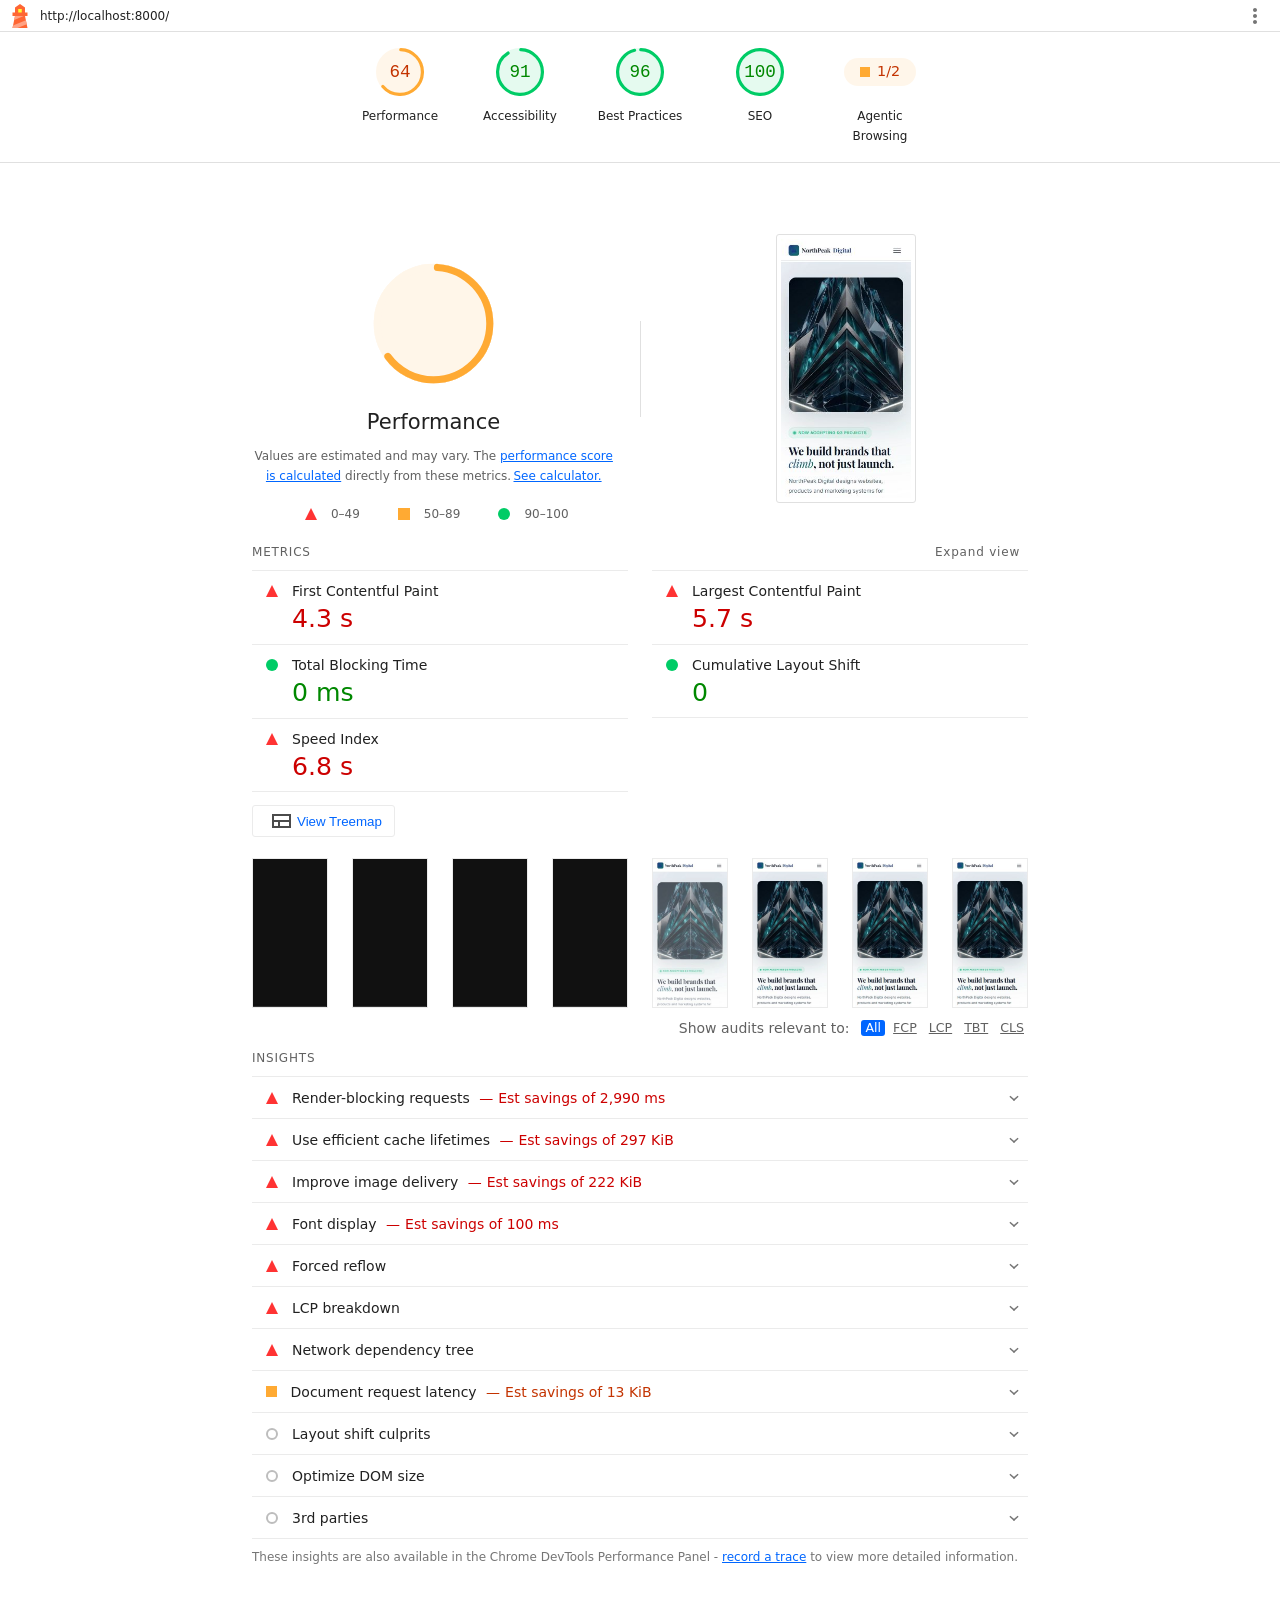
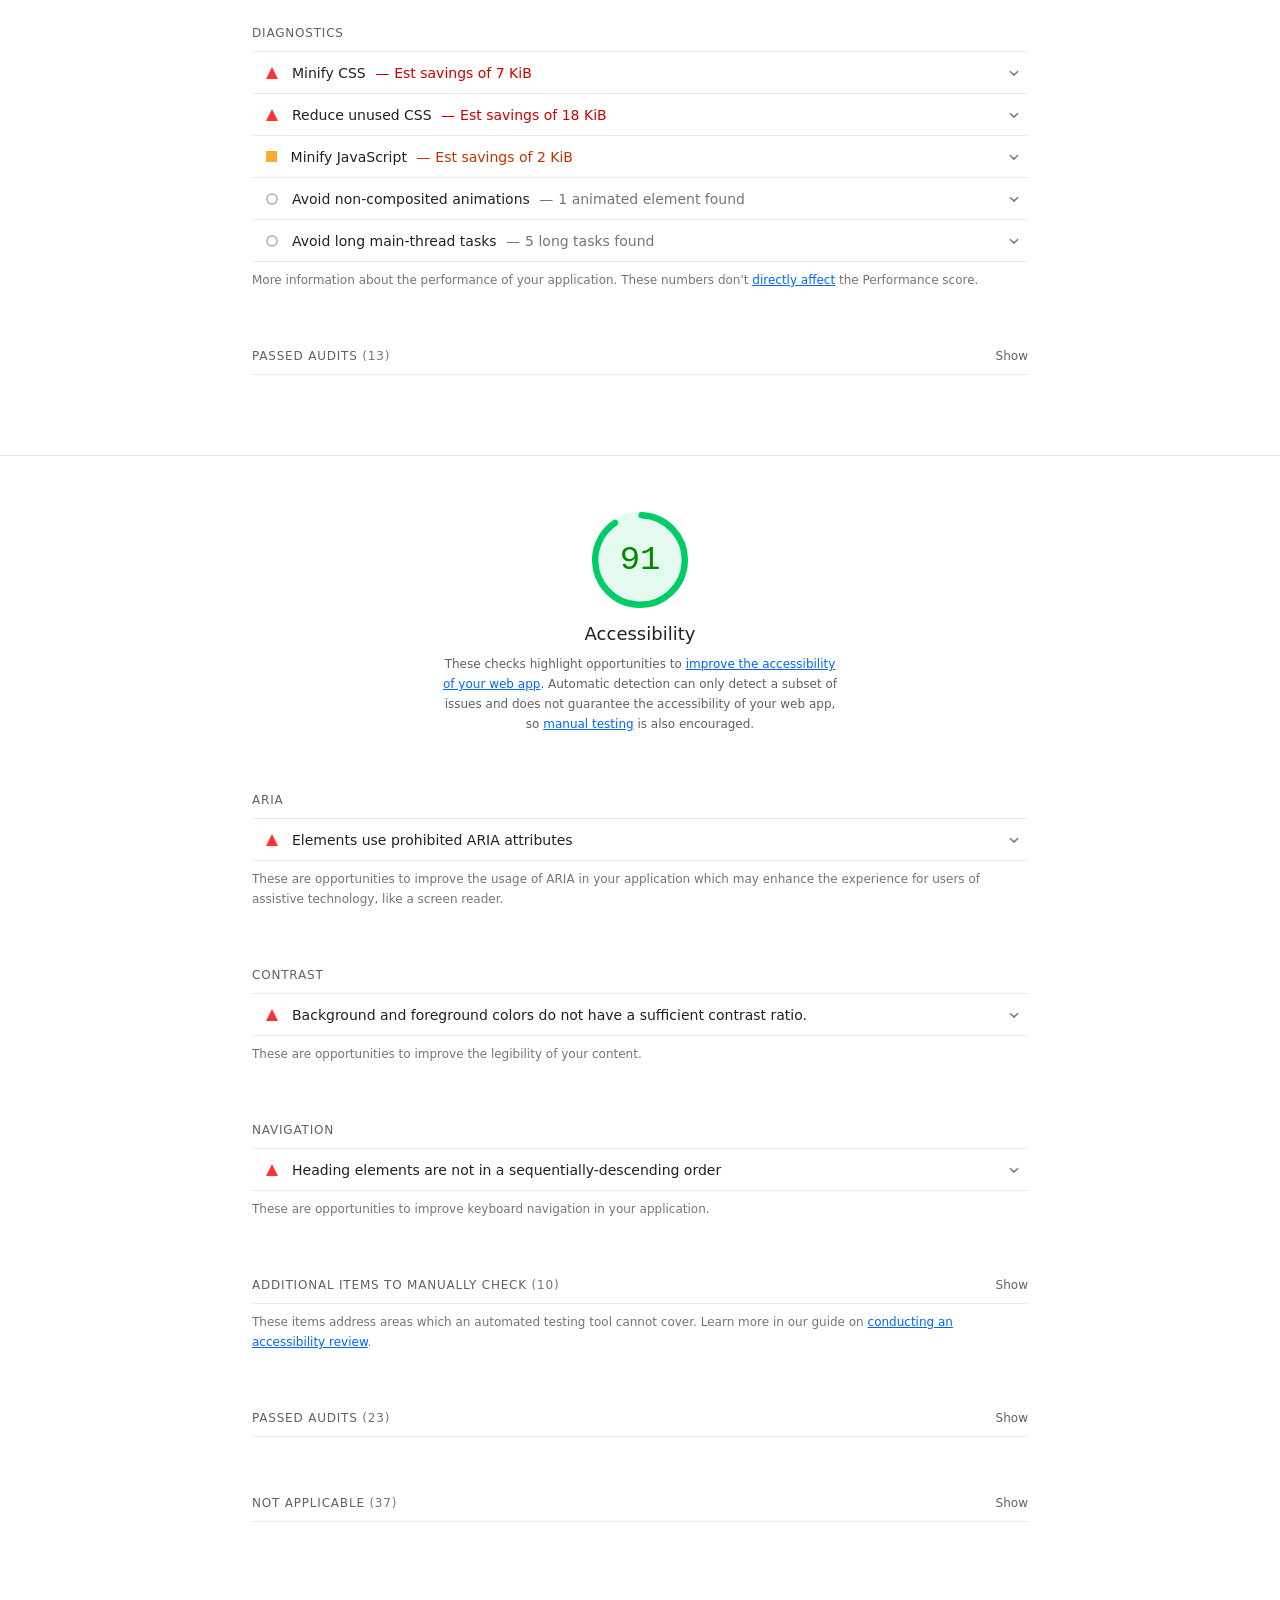
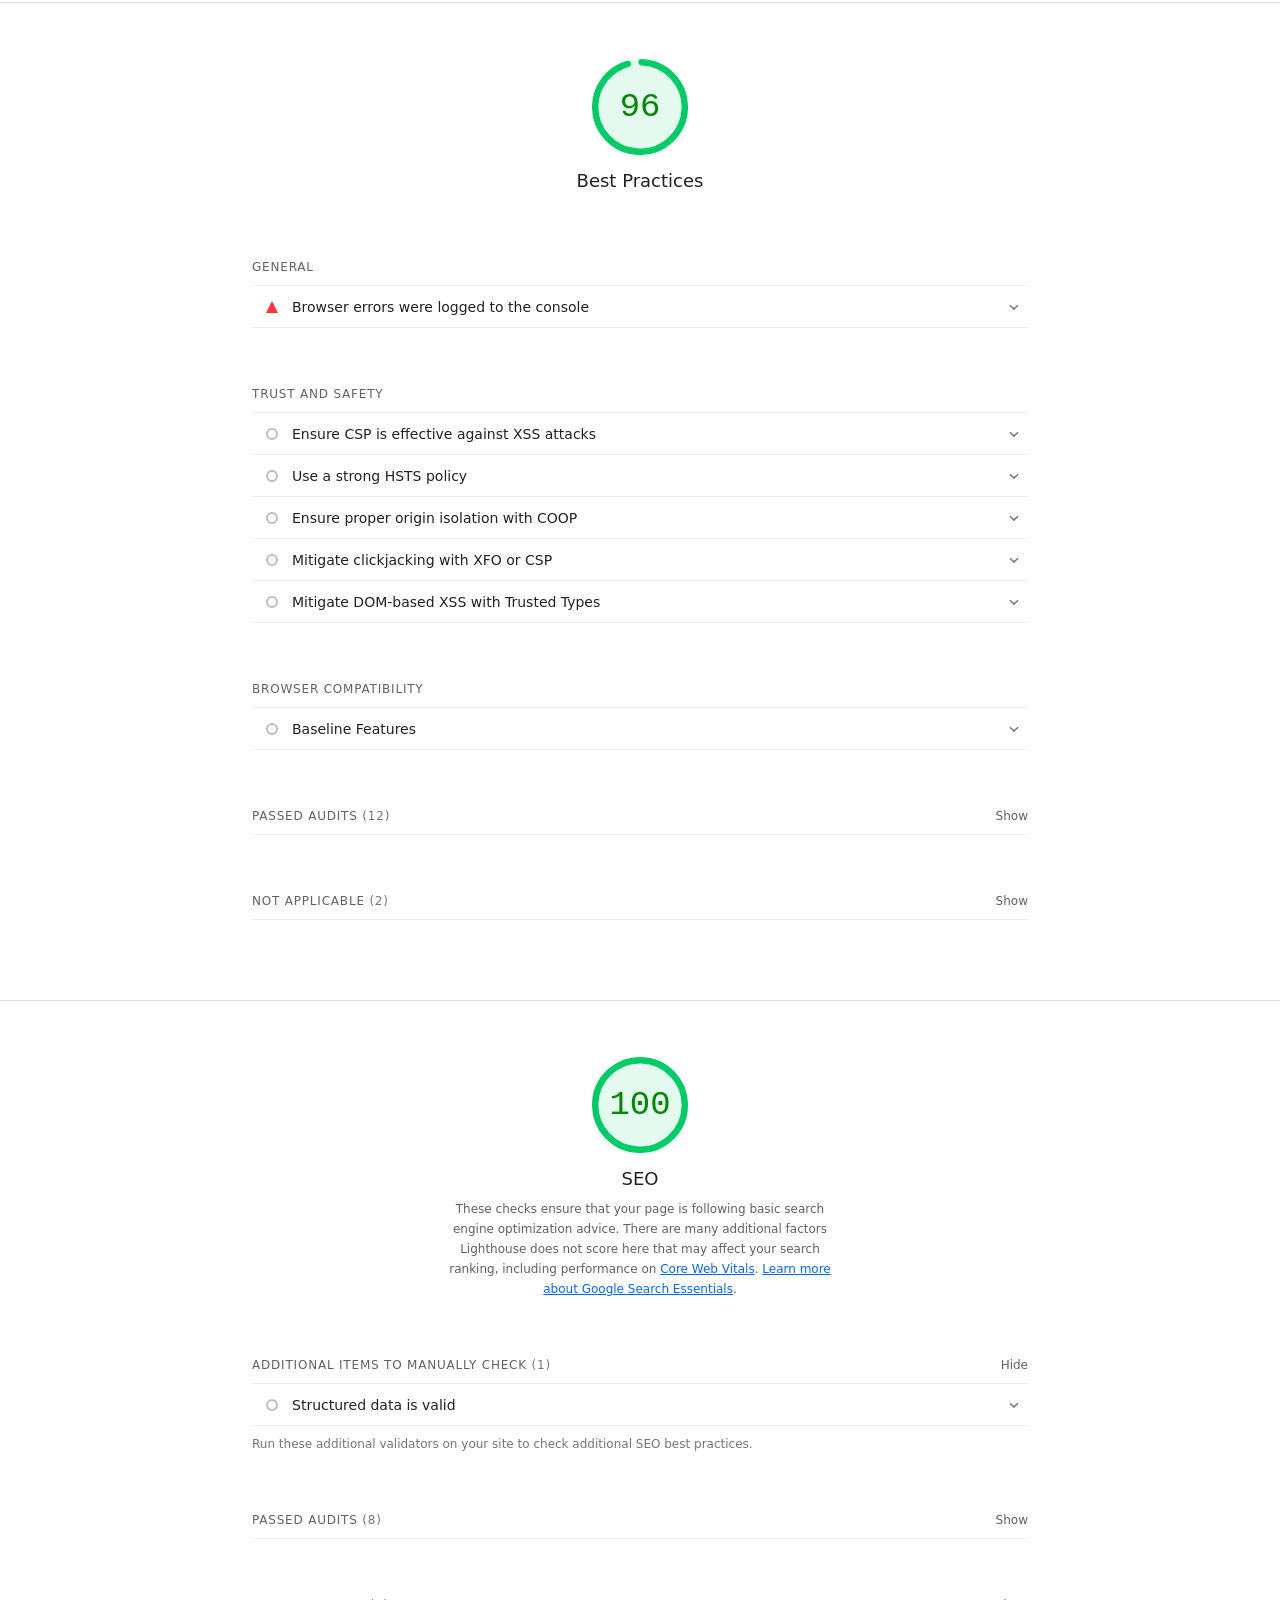
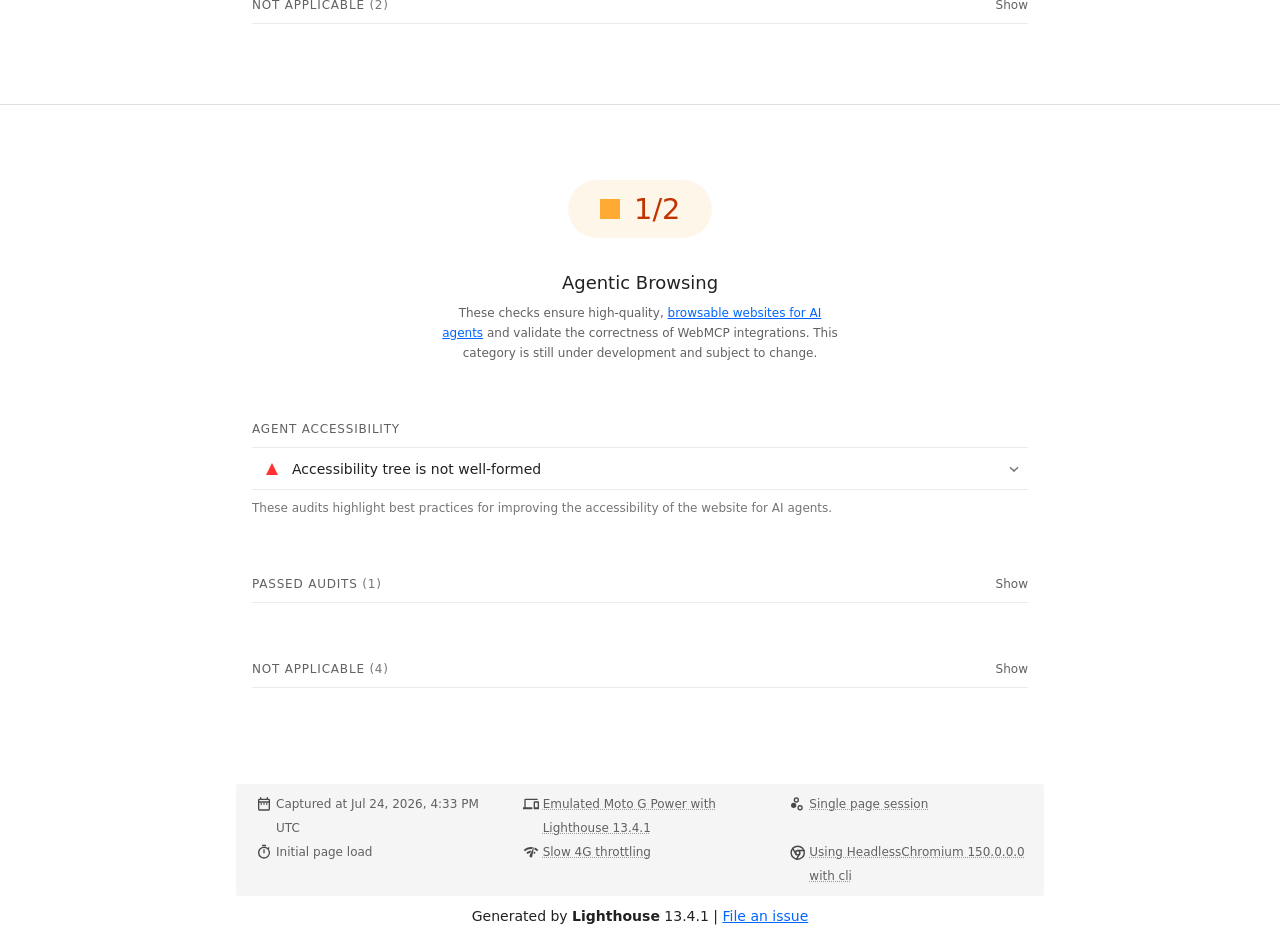
==== lighthouse-report.html @ 73c84e8c "optimize: defer font and font-awesome stylesheet loading" ====
<!--
@license
Copyright 2018 Google LLC
SPDX-License-Identifier: Apache-2.0
-->
<!doctype html>
<html lang="en">
<head>
  <meta charset="utf-8">
  <meta name="viewport" content="width=device-width, initial-scale=1, minimum-scale=1">
  <link rel="icon" href='data:image/svg+xml;utf8,<svg fill="none" xmlns="http://www.w3.org/2000/svg" viewBox="0 0 48 48"><path d="m14 7 10-7 10 7v10h5v7h-5l5 24H9l5-24H9v-7h5V7Z" fill="%23F63"/><path d="M31.561 24H14l-1.689 8.105L31.561 24ZM18.983 48H9l1.022-4.907L35.723 32.27l1.663 7.98L18.983 48Z" fill="%23FFA385"/><path fill="%23FF3" d="M20.5 10h7v7h-7z"/></svg>'>
  <title>Lighthouse Report</title>
  <style>body {margin: 0}</style>
</head>
<body>
  <noscript>Lighthouse report requires JavaScript. Please enable.</noscript>

  <div id="lh-log"></div>

  <script>window.__LIGHTHOUSE_JSON__ = {"lighthouseVersion":"13.4.1","requestedUrl":"http://localhost:8000/","mainDocumentUrl":"http://localhost:8000/","finalDisplayedUrl":"http://localhost:8000/","finalUrl":"http://localhost:8000/","fetchTime":"2026-07-24T16:33:24.389Z","gatherMode":"navigation","runWarnings":[],"userAgent":"Mozilla/5.0 (Windows NT 10.0; Win64; x64) AppleWebKit/537.36 (KHTML, like Gecko) HeadlessChrome/150.0.0.0 Safari/537.36","environment":{"networkUserAgent":"Mozilla/5.0 (Linux; Android 11; moto g power (2022)) AppleWebKit/537.36 (KHTML, like Gecko) Chrome/150.0.0.0 Mobile Safari/537.36","hostUserAgent":"Mozilla/5.0 (Windows NT 10.0; Win64; x64) AppleWebKit/537.36 (KHTML, like Gecko) HeadlessChrome/150.0.0.0 Safari/537.36","benchmarkIndex":3179.5,"credits":{"axe-core":"4.12.1"}},"audits":{"is-on-https":{"id":"is-on-https","title":"Uses HTTPS","description":"All sites should be protected with HTTPS, even ones that don't handle sensitive data. This includes avoiding [mixed content](https://developers.google.com/web/fundamentals/security/prevent-mixed-content/what-is-mixed-content), where some resources are loaded over HTTP despite the initial request being served over HTTPS. HTTPS prevents intruders from tampering with or passively listening in on the communications between your app and your users, and is a prerequisite for HTTP/2 and many new web platform APIs. [Learn more about HTTPS](https://developer.chrome.com/docs/lighthouse/pwa/is-on-https/).","score":1,"scoreDisplayMode":"binary","details":{"type":"table","headings":[{"key":"url","valueType":"url","label":"Insecure URL"},{"key":"resolution","valueType":"text","label":"Request Resolution"}],"items":[]}},"redirects-http":{"id":"redirects-http","title":"Redirects HTTP traffic to HTTPS","description":"Make sure that you redirect all HTTP traffic to HTTPS in order to enable secure web features for all your users. [Learn more](https://developer.chrome.com/docs/lighthouse/pwa/redirects-http/).","score":null,"scoreDisplayMode":"notApplicable"},"first-contentful-paint":{"id":"first-contentful-paint","title":"First Contentful Paint","description":"First Contentful Paint marks the time at which the first text or image is painted. [Learn more about the First Contentful Paint metric](https://developer.chrome.com/docs/lighthouse/performance/first-contentful-paint/).","score":0.18,"scoreDisplayMode":"numeric","numericValue":4264.480900000004,"numericUnit":"millisecond","displayValue":"4.3 s","scoringOptions":{"p10":1800,"median":3000}},"largest-contentful-paint":{"id":"largest-contentful-paint","title":"Largest Contentful Paint","description":"Largest Contentful Paint marks the time at which the largest text or image is painted. [Learn more about the Largest Contentful Paint metric](https://developer.chrome.com/docs/lighthouse/performance/lighthouse-largest-contentful-paint/)","score":0.16,"scoreDisplayMode":"numeric","numericValue":5703.4779,"numericUnit":"millisecond","displayValue":"5.7 s","scoringOptions":{"p10":2500,"median":4000}},"speed-index":{"id":"speed-index","title":"Speed Index","description":"Speed Index shows how quickly the contents of a page are visibly populated. [Learn more about the Speed Index metric](https://developer.chrome.com/docs/lighthouse/performance/speed-index/).","score":0.35,"scoreDisplayMode":"numeric","numericValue":6762.09050196241,"numericUnit":"millisecond","displayValue":"6.8 s","scoringOptions":{"p10":3387,"median":5800}},"screenshot-thumbnails":{"id":"screenshot-thumbnails","title":"Screenshot Thumbnails","description":"This is what the load of your site looked like.","score":1,"scoreDisplayMode":"informative","details":{"type":"filmstrip","scale":5794,"items":[{"timing":724,"timestamp":456870031836,"data":"[data-uri]"},{"timing":1449,"timestamp":456870756086,"data":"[data-uri]"},{"timing":2173,"timestamp":456871480336,"data":"[data-uri]"},{"timing":2897,"timestamp":456872204586,"data":"[data-uri]"},{"timing":3621,"timestamp":456872928836,"data":"[data-uri]"},{"timing":4346,"timestamp":456873653086,"data":"[data-uri]"},{"timing":5070,"timestamp":456874377336,"data":"[data-uri]"},{"timing":5794,"timestamp":456875101586,"data":"[data-uri]"}]}},"final-screenshot":{"id":"final-screenshot","title":"Final Screenshot","description":"The last screenshot captured of the pageload.","score":1,"scoreDisplayMode":"informative","details":{"type":"screenshot","timing":5794,"timestamp":456875101700,"data":"[data-uri]"}},"total-blocking-time":{"id":"total-blocking-time","title":"Total Blocking Time","description":"Sum of all time periods between FCP and Time to Interactive, when task length exceeded 50ms, expressed in milliseconds. [Learn more about the Total Blocking Time metric](https://developer.chrome.com/docs/lighthouse/performance/lighthouse-total-blocking-time/).","score":1,"scoreDisplayMode":"numeric","numericValue":0,"numericUnit":"millisecond","displayValue":"0 ms","scoringOptions":{"p10":200,"median":600}},"max-potential-fid":{"id":"max-potential-fid","title":"Max Potential First Input Delay","description":"The maximum potential First Input Delay that your users could experience is the duration of the longest task. [Learn more about the Maximum Potential First Input Delay metric](https://developer.chrome.com/docs/lighthouse/performance/lighthouse-max-potential-fid/).","score":1,"scoreDisplayMode":"numeric","numericValue":16,"numericUnit":"millisecond","displayValue":"20 ms"},"cumulative-layout-shift":{"id":"cumulative-layout-shift","title":"Cumulative Layout Shift","description":"Cumulative Layout Shift measures the movement of visible elements within the viewport. [Learn more about the Cumulative Layout Shift metric](https://web.dev/articles/cls).","score":1,"scoreDisplayMode":"numeric","numericValue":0.00003300370858480714,"numericUnit":"unitless","displayValue":"0","scoringOptions":{"p10":0.1,"median":0.25},"details":{"type":"debugdata","items":[{"cumulativeLayoutShiftMainFrame":0.00003300370858480714,"newEngineResult":{"cumulativeLayoutShift":0.00003300370858480714,"cumulativeLayoutShiftMainFrame":0.00003300370858480714},"newEngineResultDiffered":false}]}},"errors-in-console":{"id":"errors-in-console","title":"Browser errors were logged to the console","description":"Errors logged to the console indicate unresolved problems. They can come from network request failures and other browser concerns. [Learn more about this errors in console diagnostic audit](https://developer.chrome.com/docs/lighthouse/best-practices/errors-in-console/)","score":0,"scoreDisplayMode":"binary","details":{"type":"table","headings":[{"key":"sourceLocation","valueType":"source-location","label":"Source"},{"key":"description","valueType":"code","label":"Description"}],"items":[{"source":"network","description":"Failed to load resource: the server responded with a status of 404 (File not found)","sourceLocation":{"type":"source-location","url":"http://localhost:8000/favicon.ico","urlProvider":"network","line":0,"column":0}}]}},"server-response-time":{"id":"server-response-time","title":"Initial server response time was short","description":"Keep the server response time for the main document short because all other requests depend on it. [Learn more about the Time to First Byte metric](https://developer.chrome.com/docs/lighthouse/performance/time-to-first-byte/).","score":1,"scoreDisplayMode":"metricSavings","numericValue":1,"numericUnit":"millisecond","displayValue":"Root document took 0 ms","metricSavings":{"FCP":0,"LCP":0},"details":{"type":"opportunity","headings":[{"key":"url","valueType":"url","label":"URL"},{"key":"responseTime","valueType":"timespanMs","label":"Time Spent"}],"items":[{"url":"http://localhost:8000/","responseTime":1}],"overallSavingsMs":0},"guidanceLevel":1},"interactive":{"id":"interactive","title":"Time to Interactive","description":"Time to Interactive is the amount of time it takes for the page to become fully interactive. [Learn more about the Time to Interactive metric](https://developer.chrome.com/docs/lighthouse/performance/interactive/).","score":0.68,"scoreDisplayMode":"numeric","numericValue":5703.4779,"numericUnit":"millisecond","displayValue":"5.7 s"},"user-timings":{"id":"user-timings","title":"User Timing marks and measures","description":"Consider instrumenting your app with the User Timing API to measure your app's real-world performance during key user experiences. [Learn more about User Timing marks](https://developer.chrome.com/docs/lighthouse/performance/user-timings/).","score":null,"scoreDisplayMode":"notApplicable","details":{"type":"table","headings":[{"key":"name","valueType":"text","label":"Name"},{"key":"timingType","valueType":"text","label":"Type"},{"key":"startTime","valueType":"ms","granularity":0.01,"label":"Start Time"},{"key":"duration","valueType":"ms","granularity":0.01,"label":"Duration"}],"items":[]},"guidanceLevel":2},"redirects":{"id":"redirects","title":"Avoid multiple page redirects","description":"Redirects introduce additional delays before the page can be loaded. [Learn how to avoid page redirects](https://developer.chrome.com/docs/lighthouse/performance/redirects/).","score":1,"scoreDisplayMode":"metricSavings","numericValue":0,"numericUnit":"millisecond","displayValue":"","metricSavings":{"LCP":0,"FCP":0},"details":{"type":"opportunity","headings":[],"items":[],"overallSavingsMs":0},"guidanceLevel":2},"image-aspect-ratio":{"id":"image-aspect-ratio","title":"Displays images with correct aspect ratio","description":"Image display dimensions should match natural aspect ratio. [Learn more about image aspect ratio](https://developer.chrome.com/docs/lighthouse/best-practices/image-aspect-ratio/).","score":1,"scoreDisplayMode":"binary","details":{"type":"table","headings":[{"key":"node","valueType":"node","label":""},{"key":"url","valueType":"url","label":"URL"},{"key":"displayedAspectRatio","valueType":"text","label":"Aspect Ratio (Displayed)"},{"key":"actualAspectRatio","valueType":"text","label":"Aspect Ratio (Actual)"}],"items":[]}},"image-size-responsive":{"id":"image-size-responsive","title":"Serves images with appropriate resolution","description":"Image natural dimensions should be proportional to the display size and the pixel ratio to maximize image clarity. [Learn how to provide responsive images](https://web.dev/articles/serve-responsive-images).","score":1,"scoreDisplayMode":"binary","details":{"type":"table","headings":[{"key":"node","valueType":"node","label":""},{"key":"url","valueType":"url","label":"URL"},{"key":"displayedSize","valueType":"text","label":"Displayed size"},{"key":"actualSize","valueType":"text","label":"Actual size"},{"key":"expectedSize","valueType":"text","label":"Expected size"}],"items":[]}},"deprecations":{"id":"deprecations","title":"Avoids deprecated APIs","description":"Deprecated APIs will eventually be removed from the browser. [Learn more about deprecated APIs](https://developer.chrome.com/docs/lighthouse/best-practices/deprecations/).","score":1,"scoreDisplayMode":"binary","details":{"type":"table","headings":[{"key":"value","valueType":"text","label":"Deprecation / Warning"},{"key":"source","valueType":"source-location","label":"Source"}],"items":[]}},"third-party-cookies":{"id":"third-party-cookies","title":"Avoids third-party cookies","description":"Third-party cookies may be blocked in some contexts. [Learn more about preparing for third-party cookie restrictions](https://privacysandbox.google.com/cookies/prepare/overview).","score":1,"scoreDisplayMode":"binary","details":{"type":"table","headings":[{"key":"name","valueType":"text","label":"Name"},{"key":"url","valueType":"url","label":"URL"}],"items":[]}},"mainthread-work-breakdown":{"id":"mainthread-work-breakdown","title":"Minimizes main-thread work","description":"Consider reducing the time spent parsing, compiling and executing JS. You may find delivering smaller JS payloads helps with this. [Learn how to minimize main-thread work](https://developer.chrome.com/docs/lighthouse/performance/mainthread-work-breakdown/)","score":1,"scoreDisplayMode":"metricSavings","numericValue":1883.7799999999957,"numericUnit":"millisecond","displayValue":"1.9 s","metricSavings":{"TBT":0},"details":{"type":"table","headings":[{"key":"groupLabel","valueType":"text","label":"Category"},{"key":"duration","valueType":"ms","granularity":1,"label":"Time Spent"}],"items":[{"group":"other","groupLabel":"Other","duration":701.6319999999956},{"group":"styleLayout","groupLabel":"Style & Layout","duration":675.5119999999997},{"group":"paintCompositeRender","groupLabel":"Rendering","duration":311.30800000000056},{"group":"parseHTML","groupLabel":"Parse HTML & CSS","duration":99.588},{"group":"scriptEvaluation","groupLabel":"Script Evaluation","duration":91.07599999999998},{"group":"scriptParseCompile","groupLabel":"Script Parsing & Compilation","duration":4.663999999999999}],"sortedBy":["duration"]},"guidanceLevel":1},"bootup-time":{"id":"bootup-time","title":"JavaScript execution time","description":"Consider reducing the time spent parsing, compiling, and executing JS. You may find delivering smaller JS payloads helps with this. [Learn how to reduce Javascript execution time](https://developer.chrome.com/docs/lighthouse/performance/bootup-time/).","score":1,"scoreDisplayMode":"metricSavings","numericValue":87.16399999999999,"numericUnit":"millisecond","displayValue":"0.1 s","metricSavings":{"TBT":0},"details":{"type":"table","headings":[{"key":"url","valueType":"url","label":"URL"},{"key":"total","granularity":1,"valueType":"ms","label":"Total CPU Time"},{"key":"scripting","granularity":1,"valueType":"ms","label":"Script Evaluation"},{"key":"scriptParseCompile","granularity":1,"valueType":"ms","label":"Script Parse"}],"items":[{"url":"http://localhost:8000/","total":1048.460000000001,"scripting":22.535999999999998,"scriptParseCompile":0.488},{"url":"http://localhost:8000/script.js","total":545.608,"scripting":49.19599999999999,"scriptParseCompile":4.175999999999999},{"url":"Unattributable","total":235.11200000000062,"scripting":10.767999999999997,"scriptParseCompile":0}],"summary":{"wastedMs":87.16399999999999},"sortedBy":["total"]},"guidanceLevel":1},"diagnostics":{"id":"diagnostics","title":"Diagnostics","description":"Collection of useful page vitals.","score":1,"scoreDisplayMode":"informative","details":{"type":"debugdata","items":[{"numRequests":12,"numScripts":1,"numStylesheets":3,"numFonts":5,"numTasks":1101,"numTasksOver10ms":6,"numTasksOver25ms":3,"numTasksOver50ms":1,"numTasksOver100ms":1,"numTasksOver500ms":0,"rtt":0.0496,"throughput":61684103.98364781,"maxRtt":25.546000000000276,"maxServerLatency":71.726,"totalByteWeight":747075,"totalTaskTime":470.9449999999987,"mainDocumentTransferSize":19387}]}},"network-requests":{"id":"network-requests","title":"Network Requests","description":"Lists the network requests that were made during page load.","score":1,"scoreDisplayMode":"informative","details":{"type":"table","headings":[{"key":"url","valueType":"url","label":"URL"},{"key":"protocol","valueType":"text","label":"Protocol"},{"key":"networkRequestTime","valueType":"ms","granularity":1,"label":"Network Request Time"},{"key":"networkEndTime","valueType":"ms","granularity":1,"label":"Network End Time"},{"key":"transferSize","valueType":"bytes","displayUnit":"kb","granularity":1,"label":"Transfer Size"},{"key":"resourceSize","valueType":"bytes","displayUnit":"kb","granularity":1,"label":"Resource Size"},{"key":"statusCode","valueType":"text","label":"Status Code"},{"key":"mimeType","valueType":"text","label":"MIME Type"},{"key":"resourceType","valueType":"text","label":"Resource Type"}],"items":[{"url":"http://localhost:8000/","sessionTargetType":"page","protocol":"http/1.0","cache":"none","rendererStartTime":0,"networkRequestTime":6.3920000195503235,"networkEndTime":9.81000006198883,"finished":true,"transferSize":19387,"resourceSize":19199,"statusCode":200,"mimeType":"text/html","resourceType":"Document","priority":"VeryHigh","experimentalFromMainFrame":true,"entity":"localhost"},{"url":"https://fonts.googleapis.com/css2?family=Playfair+Display:ital,wght@0,400..900;1,400..900&family=Inter:wght@400;500;600;700&display=swap","sessionTargetType":"page","protocol":"h2","cache":"none","rendererStartTime":42.85299998521805,"networkRequestTime":45.08199995756149,"networkEndTime":193.0999999642372,"finished":true,"transferSize":1402,"resourceSize":13393,"statusCode":200,"mimeType":"text/css","resourceType":"Stylesheet","priority":"VeryHigh","experimentalFromMainFrame":true,"entity":"Google Fonts"},{"url":"https://cdnjs.cloudflare.com/ajax/libs/font-awesome/6.5.1/css/all.min.css","sessionTargetType":"page","protocol":"h3","cache":"none","rendererStartTime":44.533999979496,"networkRequestTime":48.60900002717972,"networkEndTime":2199.141000032425,"finished":true,"transferSize":19524,"resourceSize":102641,"statusCode":200,"mimeType":"text/css","resourceType":"Stylesheet","priority":"VeryHigh","experimentalFromMainFrame":true,"entity":"Cloudflare CDN"},{"url":"http://localhost:8000/style.css?v=1.1","sessionTargetType":"page","protocol":"http/1.0","cache":"none","rendererStartTime":44.6259999871254,"networkRequestTime":49.66899996995926,"networkEndTime":52.778999984264374,"finished":true,"transferSize":23384,"resourceSize":23197,"statusCode":200,"mimeType":"text/css","resourceType":"Stylesheet","priority":"VeryHigh","experimentalFromMainFrame":true,"entity":"localhost"},{"url":"http://localhost:8000/hero_artwork.jpg?v=1.2","sessionTargetType":"page","protocol":"http/1.0","cache":"none","rendererStartTime":45.155000030994415,"networkRequestTime":49.76600003242493,"networkEndTime":53.842000007629395,"finished":true,"transferSize":274155,"resourceSize":273965,"statusCode":200,"mimeType":"image/jpeg","resourceType":"Image","priority":"High","experimentalFromMainFrame":true,"entity":"localhost"},{"url":"http://localhost:8000/script.js","sessionTargetType":"page","protocol":"http/1.0","cache":"none","rendererStartTime":45.47099995613098,"networkRequestTime":54.244000017642975,"networkEndTime":57.50100004673004,"finished":true,"transferSize":6850,"resourceSize":6657,"statusCode":200,"mimeType":"text/javascript","resourceType":"Script","priority":"Low","experimentalFromMainFrame":true,"entity":"localhost"},{"url":"https://fonts.gstatic.com/s/inter/v20/UcC73FwrK3iLTeHuS_nVMrMxCp50SjIa1ZL7W0Q5nw.woff2","sessionTargetType":"page","protocol":"h2","cache":"none","rendererStartTime":2236.770000040531,"networkRequestTime":2339.986999988556,"networkEndTime":2388.4599999785423,"finished":true,"transferSize":48983,"resourceSize":48432,"statusCode":200,"mimeType":"font/woff2","resourceType":"Font","priority":"VeryHigh","experimentalFromMainFrame":true,"entity":"Google Fonts"},{"url":"https://fonts.gstatic.com/s/playfairdisplay/v40/nuFiD-vYSZviVYUb_rj3ij__anPXDTzYgEM86xQ.woff2","sessionTargetType":"page","protocol":"h2","cache":"none","rendererStartTime":2243.929000020027,"networkRequestTime":2340.2020000219345,"networkEndTime":2397.9289999604225,"finished":true,"transferSize":38596,"resourceSize":38460,"statusCode":200,"mimeType":"font/woff2","resourceType":"Font","priority":"VeryHigh","experimentalFromMainFrame":true,"entity":"Google Fonts"},{"url":"https://fonts.gstatic.com/s/playfairdisplay/v40/nuFkD-vYSZviVYUb_rj3ij__anPXDTnogkk7yRZrPA.woff2","sessionTargetType":"page","protocol":"h2","cache":"none","rendererStartTime":2245.533999979496,"networkRequestTime":2341.055999994278,"networkEndTime":2414.190999984741,"finished":true,"transferSize":39024,"resourceSize":38888,"statusCode":200,"mimeType":"font/woff2","resourceType":"Font","priority":"VeryHigh","experimentalFromMainFrame":true,"entity":"Google Fonts"},{"url":"https://cdnjs.cloudflare.com/ajax/libs/font-awesome/6.5.1/webfonts/fa-solid-900.woff2","sessionTargetType":"page","protocol":"h3","cache":"none","rendererStartTime":2245.6200000047684,"networkRequestTime":2341.20300000906,"networkEndTime":2445.9129999876022,"finished":true,"transferSize":157183,"resourceSize":156496,"statusCode":200,"mimeType":"application/octet-stream","resourceType":"Font","priority":"VeryHigh","experimentalFromMainFrame":true,"entity":"Cloudflare CDN"},{"url":"https://cdnjs.cloudflare.com/ajax/libs/font-awesome/6.5.1/webfonts/fa-brands-400.woff2","sessionTargetType":"page","protocol":"h3","cache":"none","rendererStartTime":2248.0900000333786,"networkRequestTime":2341.275000035763,"networkEndTime":2426.285000026226,"finished":true,"transferSize":118067,"resourceSize":117372,"statusCode":200,"mimeType":"application/octet-stream","resourceType":"Font","priority":"VeryHigh","experimentalFromMainFrame":true,"entity":"Cloudflare CDN"},{"url":"http://localhost:8000/favicon.ico","sessionTargetType":"page","protocol":"http/1.0","cache":"none","rendererStartTime":2485.7840000391006,"networkRequestTime":2486.054000020027,"networkEndTime":2488.1460000276566,"finished":true,"transferSize":520,"resourceSize":335,"statusCode":404,"mimeType":"text/html","resourceType":"Other","priority":"High","experimentalFromMainFrame":true,"entity":"localhost"}],"debugData":{"type":"debugdata","networkStartTimeTs":456869313755,"initiators":[{"type":"parser","url":"http://localhost:8000/","lineNumber":11,"columnNumber":167},{"type":"parser","url":"http://localhost:8000/","lineNumber":14,"columnNumber":104},{"type":"parser","url":"http://localhost:8000/","lineNumber":16,"columnNumber":46},{"type":"parser","url":"http://localhost:8000/","lineNumber":77,"columnNumber":204},{"type":"parser","url":"http://localhost:8000/","lineNumber":396,"columnNumber":30},{"type":"parser","url":"https://fonts.googleapis.com/css2?family=Playfair+Display:ital,wght@0,400..900;1,400..900&family=Inter:wght@400;500;600;700&display=swap"},{"type":"parser","url":"https://fonts.googleapis.com/css2?family=Playfair+Display:ital,wght@0,400..900;1,400..900&family=Inter:wght@400;500;600;700&display=swap"},{"type":"parser","url":"https://fonts.googleapis.com/css2?family=Playfair+Display:ital,wght@0,400..900;1,400..900&family=Inter:wght@400;500;600;700&display=swap"},{"type":"parser","url":"https://cdnjs.cloudflare.com/ajax/libs/font-awesome/6.5.1/css/all.min.css"},{"type":"parser","url":"https://cdnjs.cloudflare.com/ajax/libs/font-awesome/6.5.1/css/all.min.css"}]}}},"network-rtt":{"id":"network-rtt","title":"Network Round Trip Times","description":"Network round trip times (RTT) have a large impact on performance. If the RTT to an origin is high, it's an indication that servers closer to the user could improve performance. [Learn more about the Round Trip Time](https://hpbn.co/primer-on-latency-and-bandwidth/).","score":1,"scoreDisplayMode":"informative","numericValue":25.546000000000276,"numericUnit":"millisecond","displayValue":"30 ms","details":{"type":"table","headings":[{"key":"origin","valueType":"text","label":"URL"},{"key":"rtt","valueType":"ms","granularity":1,"label":"Time Spent"}],"items":[{"origin":"https://cdnjs.cloudflare.com","rtt":25.546000000000276},{"origin":"https://fonts.googleapis.com","rtt":16.903},{"origin":"http://localhost:8000","rtt":0.09075},{"origin":"https://fonts.gstatic.com","rtt":0.0496}],"sortedBy":["rtt"]}},"network-server-latency":{"id":"network-server-latency","title":"Server Backend Latencies","description":"Server latencies can impact web performance. If the server latency of an origin is high, it's an indication the server is overloaded or has poor backend performance. [Learn more about server response time](https://hpbn.co/primer-on-web-performance/#analyzing-the-resource-waterfall).","score":1,"scoreDisplayMode":"informative","numericValue":71.726,"numericUnit":"millisecond","displayValue":"70 ms","details":{"type":"table","headings":[{"key":"origin","valueType":"text","label":"URL"},{"key":"serverResponseTime","valueType":"ms","granularity":1,"label":"Time Spent"}],"items":[{"origin":"https://fonts.googleapis.com","serverResponseTime":71.726},{"origin":"https://fonts.gstatic.com","serverResponseTime":47.6144},{"origin":"https://cdnjs.cloudflare.com","serverResponseTime":27.211999999999534},{"origin":"http://localhost:8000","serverResponseTime":0.9982499999999997}],"sortedBy":["serverResponseTime"]}},"main-thread-tasks":{"id":"main-thread-tasks","title":"Tasks","description":"Lists the toplevel main thread tasks that executed during page load.","score":1,"scoreDisplayMode":"informative","details":{"type":"table","headings":[{"key":"startTime","valueType":"ms","granularity":1,"label":"Start Time"},{"key":"duration","valueType":"ms","granularity":1,"label":"End Time"}],"items":[{"duration":25.488,"startTime":27.146},{"duration":10.447,"startTime":54.153},{"duration":8.474,"startTime":70.952},{"duration":135.431,"startTime":2210.45},{"duration":22.242,"startTime":2345.982},{"duration":34.37,"startTime":2454.99},{"duration":22.124,"startTime":3263.987}]}},"metrics":{"id":"metrics","title":"Metrics","description":"Collects all available metrics.","score":1,"scoreDisplayMode":"informative","numericValue":5703,"numericUnit":"millisecond","details":{"type":"debugdata","items":[{"firstContentfulPaint":4264,"largestContentfulPaint":5703,"interactive":5703,"speedIndex":6762,"totalBlockingTime":0,"maxPotentialFID":16,"cumulativeLayoutShift":0.00003300370858480714,"cumulativeLayoutShiftMainFrame":0.00003300370858480714,"timeToFirstByte":451,"observedTimeOrigin":0,"observedTimeOriginTs":456869307586,"observedNavigationStart":0,"observedNavigationStartTs":456869307586,"observedFirstPaint":3396,"observedFirstPaintTs":456872703361,"observedFirstContentfulPaint":3396,"observedFirstContentfulPaintTs":456872703361,"observedFirstContentfulPaintAllFrames":3396,"observedFirstContentfulPaintAllFramesTs":456872703361,"observedLargestContentfulPaint":3396,"observedLargestContentfulPaintTs":456872703361,"observedLargestContentfulPaintAllFrames":3396,"observedLargestContentfulPaintAllFramesTs":456872703361,"observedTraceEnd":5804,"observedTraceEndTs":456875111133,"observedLoad":2456,"observedLoadTs":456871763189,"observedDomContentLoaded":2342,"observedDomContentLoadedTs":456871649135,"observedCumulativeLayoutShift":0.00003300370858480714,"observedCumulativeLayoutShiftMainFrame":0.00003300370858480714,"observedFirstVisualChange":169,"observedFirstVisualChangeTs":456869476586,"observedLastVisualChange":5794,"observedLastVisualChangeTs":456875101586,"observedSpeedIndex":3612,"observedSpeedIndexTs":456872919228},{"lcpInvalidated":false}]}},"resource-summary":{"id":"resource-summary","title":"Resources Summary","description":"Aggregates all network requests and groups them by type","score":1,"scoreDisplayMode":"informative","details":{"type":"table","headings":[{"key":"label","valueType":"text","label":"Resource Type"},{"key":"requestCount","valueType":"numeric","label":"Requests"},{"key":"transferSize","valueType":"bytes","label":"Transfer Size"}],"items":[{"resourceType":"total","label":"Total","requestCount":11,"transferSize":746555},{"resourceType":"font","label":"Font","requestCount":5,"transferSize":401853},{"resourceType":"image","label":"Image","requestCount":1,"transferSize":274155},{"resourceType":"stylesheet","label":"Stylesheet","requestCount":3,"transferSize":44310},{"resourceType":"document","label":"Document","requestCount":1,"transferSize":19387},{"resourceType":"script","label":"Script","requestCount":1,"transferSize":6850},{"resourceType":"media","label":"Media","requestCount":0,"transferSize":0},{"resourceType":"other","label":"Other","requestCount":0,"transferSize":0},{"resourceType":"third-party","label":"Third-party","requestCount":7,"transferSize":422779}]}},"layout-shifts":{"id":"layout-shifts","title":"Avoid large layout shifts","description":"These are the largest layout shifts observed on the page. Each table item represents a single layout shift, and shows the element that shifted the most. Below each item are possible root causes that led to the layout shift. Some of these layout shifts may not be included in the CLS metric value due to [windowing](https://web.dev/articles/cls#what_is_cls). [Learn how to improve CLS](https://web.dev/articles/optimize-cls)","score":1,"scoreDisplayMode":"informative","displayValue":"1 layout shift found","metricSavings":{"CLS":0},"details":{"type":"table","headings":[{"key":"node","valueType":"node","subItemsHeading":{"key":"extra"},"label":"Element"},{"key":"score","valueType":"numeric","subItemsHeading":{"key":"cause","valueType":"text"},"granularity":0.001,"label":"Layout shift score"}],"items":[{"node":{"type":"node","lhId":"page-2-SPAN","path":"1,HTML,1,BODY,3,HEADER,0,DIV,0,A,2,SPAN","selector":"header#navbar > div.container > a.navbar__brand > span","boundingRect":{"top":21,"bottom":51,"left":165,"right":222,"width":58,"height":29},"snippet":"\u003cspan>","nodeLabel":"Digital"},"score":0.00003300370858480714}]},"guidanceLevel":2},"long-tasks":{"id":"long-tasks","title":"Avoid long main-thread tasks","description":"Lists the longest tasks on the main thread, useful for identifying worst contributors to input delay. [Learn how to avoid long main-thread tasks](https://web.dev/articles/optimize-long-tasks)","score":1,"scoreDisplayMode":"informative","displayValue":"5 long tasks found","metricSavings":{"TBT":0},"details":{"type":"table","headings":[{"key":"url","valueType":"url","label":"URL"},{"key":"startTime","valueType":"ms","granularity":1,"label":"Start Time"},{"key":"duration","valueType":"ms","granularity":1,"label":"Duration"}],"items":[{"url":"http://localhost:8000/script.js","duration":271,"startTime":1304.2434},{"url":"Unattributable","duration":102,"startTime":751.1217},{"url":"http://localhost:8000/","duration":89,"startTime":895.1217},{"url":"http://localhost:8000/","duration":88,"startTime":1053.1217000000001},{"url":"http://localhost:8000/","duration":69.00000000000011,"startTime":984.1217}],"sortedBy":["duration"],"skipSumming":["startTime"],"debugData":{"type":"debugdata","urls":["http://localhost:8000/script.js","Unattributable","http://localhost:8000/"],"tasks":[{"urlIndex":0,"startTime":1304.2,"duration":271,"other":271,"scriptEvaluation":0},{"urlIndex":1,"startTime":751.1,"duration":102,"other":102,"scriptEvaluation":0},{"urlIndex":2,"startTime":895.1,"duration":89,"other":89,"paintCompositeRender":0,"scriptEvaluation":0},{"urlIndex":2,"startTime":1053.1,"duration":88,"other":88,"paintCompositeRender":0,"styleLayout":0},{"urlIndex":2,"startTime":984.1,"duration":69,"other":69,"scriptEvaluation":0,"styleLayout":0}]}},"guidanceLevel":1},"non-composited-animations":{"id":"non-composited-animations","title":"Avoid non-composited animations","description":"Animations which are not composited can be janky and increase CLS. [Learn how to avoid non-composited animations](https://developer.chrome.com/docs/lighthouse/performance/non-composited-animations/)","score":1,"scoreDisplayMode":"informative","displayValue":"1 animated element found","metricSavings":{"CLS":0},"details":{"type":"table","headings":[{"key":"node","valueType":"node","subItemsHeading":{"key":"failureReason","valueType":"text"},"label":"Element"},{"key":null,"valueType":"text","subItemsHeading":{"key":"animation","valueType":"text"},"label":"Name"}],"items":[{"node":{"type":"node","lhId":"page-3-SPAN","path":"1,HTML,1,BODY,4,MAIN,1,SECTION,1,DIV,0,DIV,0,DIV,0,SPAN","selector":"div.container > div.hero__copy > div.eyebrow > span.status-dot","boundingRect":{"top":611,"bottom":621,"left":38,"right":48,"width":9,"height":9},"snippet":"\u003cspan class=\"status-dot\">","nodeLabel":"div.container > div.hero__copy > div.eyebrow > span.status-dot"},"subItems":{"type":"subitems","items":[{"failureReason":"Unsupported CSS Property: box-shadow","animation":"statusPulse"}]}}]},"guidanceLevel":2},"unsized-images":{"id":"unsized-images","title":"Image elements have explicit `width` and `height`","description":"Set an explicit width and height on image elements to reduce layout shifts and improve CLS. [Learn how to set image dimensions](https://web.dev/articles/optimize-cls#images_without_dimensions)","score":1,"scoreDisplayMode":"metricSavings","metricSavings":{"CLS":0},"details":{"type":"table","headings":[{"key":"node","valueType":"node","label":""},{"key":"url","valueType":"url","label":"URL"}],"items":[]},"guidanceLevel":4},"valid-source-maps":{"id":"valid-source-maps","title":"Page has valid source maps","description":"Source maps translate minified code to the original source code. This helps developers debug in production. In addition, Lighthouse is able to provide further insights. Consider deploying source maps to take advantage of these benefits. [Learn more about source maps](https://developer.chrome.com/docs/devtools/javascript/source-maps/).","score":1,"scoreDisplayMode":"binary","details":{"type":"table","headings":[{"key":"scriptUrl","valueType":"url","subItemsHeading":{"key":"error"},"label":"URL"},{"key":"sourceMapUrl","valueType":"url","label":"Map URL"}],"items":[]}},"csp-xss":{"id":"csp-xss","title":"Ensure CSP is effective against XSS attacks","description":"A strong Content Security Policy (CSP) significantly reduces the risk of cross-site scripting (XSS) attacks. [Learn how to use a CSP to prevent XSS](https://developer.chrome.com/docs/lighthouse/best-practices/csp-xss/)","score":1,"scoreDisplayMode":"informative","details":{"type":"table","headings":[{"key":"description","valueType":"text","subItemsHeading":{"key":"description"},"label":"Description"},{"key":"directive","valueType":"code","subItemsHeading":{"key":"directive"},"label":"Directive"},{"key":"severity","valueType":"text","subItemsHeading":{"key":"severity"},"label":"Severity"}],"items":[{"severity":"High","description":"No CSP found in enforcement mode"}]}},"has-hsts":{"id":"has-hsts","title":"Use a strong HSTS policy","description":"Deployment of the HSTS header significantly reduces the risk of downgrading HTTP connections and eavesdropping attacks. A rollout in stages, starting with a low max-age is recommended. [Learn more about using a strong HSTS policy.](https://developer.chrome.com/docs/lighthouse/best-practices/has-hsts)","score":1,"scoreDisplayMode":"informative","details":{"type":"table","headings":[{"key":"description","valueType":"text","subItemsHeading":{"key":"description"},"label":"Description"},{"key":"directive","valueType":"code","subItemsHeading":{"key":"directive"},"label":"Directive"},{"key":"severity","valueType":"text","subItemsHeading":{"key":"severity"},"label":"Severity"}],"items":[{"severity":"High","description":"No HSTS header found"}]}},"origin-isolation":{"id":"origin-isolation","title":"Ensure proper origin isolation with COOP","description":"The Cross-Origin-Opener-Policy (COOP) can be used to isolate the top-level window from other documents such as pop-ups. [Learn more about deploying the COOP header.](https://web.dev/articles/why-coop-coep#coop)","score":1,"scoreDisplayMode":"informative","details":{"type":"table","headings":[{"key":"description","valueType":"text","subItemsHeading":{"key":"description"},"label":"Description"},{"key":"directive","valueType":"code","subItemsHeading":{"key":"directive"},"label":"Directive"},{"key":"severity","valueType":"text","subItemsHeading":{"key":"severity"},"label":"Severity"}],"items":[{"description":"No COOP header found","severity":"High"}]}},"clickjacking-mitigation":{"id":"clickjacking-mitigation","title":"Mitigate clickjacking with XFO or CSP","description":"The `X-Frame-Options` (XFO) header or the `frame-ancestors` directive in the `Content-Security-Policy` (CSP) header control where a page can be embedded. These can mitigate clickjacking attacks by blocking some or all sites from embedding the page. [Learn more about mitigating clickjacking](https://developer.chrome.com/docs/lighthouse/best-practices/clickjacking-mitigation).","score":1,"scoreDisplayMode":"informative","details":{"type":"table","headings":[{"key":"description","valueType":"text","subItemsHeading":{"key":"description"},"label":"Description"},{"key":"severity","valueType":"text","subItemsHeading":{"key":"severity"},"label":"Severity"}],"items":[{"severity":"High","description":"No frame control policy found"}]}},"trusted-types-xss":{"id":"trusted-types-xss","title":"Mitigate DOM-based XSS with Trusted Types","description":"The `require-trusted-types-for` directive in the `Content-Security-Policy` (CSP) header instructs user agents to control the data passed to DOM XSS sink functions. [Learn more about mitigating DOM-based XSS with Trusted Types](https://developer.chrome.com/docs/lighthouse/best-practices/trusted-types-xss).","score":1,"scoreDisplayMode":"informative","details":{"type":"table","headings":[{"key":"description","valueType":"text","subItemsHeading":{"key":"description"},"label":"Description"},{"key":"severity","valueType":"text","subItemsHeading":{"key":"severity"},"label":"Severity"}],"items":[{"severity":"High","description":"No `Content-Security-Policy` header with Trusted Types directive found"}]}},"script-treemap-data":{"id":"script-treemap-data","title":"Script Treemap Data","description":"Used for treemap app","score":1,"scoreDisplayMode":"informative","details":{"type":"treemap-data","nodes":[{"name":"http://localhost:8000/script.js","resourceBytes":6653,"encodedBytes":6657,"unusedBytes":2699}]}},"accesskeys":{"id":"accesskeys","title":"`[accesskey]` values are unique","description":"Access keys let users quickly focus a part of the page. For proper navigation, each access key must be unique. [Learn more about access keys](https://dequeuniversity.com/rules/axe/4.12/accesskeys).","score":null,"scoreDisplayMode":"notApplicable"},"aria-allowed-attr":{"id":"aria-allowed-attr","title":"`[aria-*]` attributes match their roles","description":"Each ARIA `role` supports a specific subset of `aria-*` attributes. Mismatching these invalidates the `aria-*` attributes. [Learn how to match ARIA attributes to their roles](https://dequeuniversity.com/rules/axe/4.12/aria-allowed-attr).","score":1,"scoreDisplayMode":"binary","details":{"type":"table","headings":[{"key":"node","valueType":"node","subItemsHeading":{"key":"relatedNode","valueType":"node"},"label":"Failing Elements"}],"items":[]}},"aria-allowed-role":{"id":"aria-allowed-role","title":"Uses ARIA roles only on compatible elements","description":"Many HTML elements can only be assigned certain ARIA roles. Using ARIA roles where they are not allowed can interfere with the accessibility of the web page. [Learn more about ARIA roles](https://dequeuniversity.com/rules/axe/4.12/aria-allowed-role).","score":null,"scoreDisplayMode":"notApplicable"},"aria-command-name":{"id":"aria-command-name","title":"`button`, `link`, and `menuitem` elements have accessible names","description":"When an element doesn't have an accessible name, screen readers announce it with a generic name, making it unusable for users who rely on screen readers. [Learn how to make command elements more accessible](https://dequeuniversity.com/rules/axe/4.12/aria-command-name).","score":null,"scoreDisplayMode":"notApplicable"},"aria-conditional-attr":{"id":"aria-conditional-attr","title":"ARIA attributes are used as specified for the element's role","description":"Some ARIA attributes are only allowed on an element under certain conditions. [Learn more about conditional ARIA attributes](https://dequeuniversity.com/rules/axe/4.12/aria-conditional-attr).","score":1,"scoreDisplayMode":"binary","details":{"type":"table","headings":[{"key":"node","valueType":"node","subItemsHeading":{"key":"relatedNode","valueType":"node"},"label":"Failing Elements"}],"items":[]}},"aria-deprecated-role":{"id":"aria-deprecated-role","title":"Deprecated ARIA roles were not used","description":"Deprecated ARIA roles may not be processed correctly by assistive technology. [Learn more about deprecated ARIA roles](https://dequeuniversity.com/rules/axe/4.12/aria-deprecated-role).","score":1,"scoreDisplayMode":"binary","details":{"type":"table","headings":[{"key":"node","valueType":"node","subItemsHeading":{"key":"relatedNode","valueType":"node"},"label":"Failing Elements"}],"items":[]}},"aria-dialog-name":{"id":"aria-dialog-name","title":"Elements with `role=\"dialog\"` or `role=\"alertdialog\"` have accessible names.","description":"ARIA dialog elements without accessible names may prevent screen readers users from discerning the purpose of these elements. [Learn how to make ARIA dialog elements more accessible](https://dequeuniversity.com/rules/axe/4.12/aria-dialog-name).","score":null,"scoreDisplayMode":"notApplicable"},"aria-hidden-body":{"id":"aria-hidden-body","title":"`[aria-hidden=\"true\"]` is not present on the document `\u003cbody>`","description":"Assistive technologies, like screen readers, work inconsistently when `aria-hidden=\"true\"` is set on the document `\u003cbody>`. [Learn how `aria-hidden` affects the document body](https://dequeuniversity.com/rules/axe/4.12/aria-hidden-body).","score":1,"scoreDisplayMode":"binary","details":{"type":"table","headings":[{"key":"node","valueType":"node","subItemsHeading":{"key":"relatedNode","valueType":"node"},"label":"Failing Elements"}],"items":[]}},"aria-hidden-focus":{"id":"aria-hidden-focus","title":"`[aria-hidden=\"true\"]` elements do not contain focusable descendents","description":"Focusable descendents within an `[aria-hidden=\"true\"]` element prevent those interactive elements from being available to users of assistive technologies like screen readers. [Learn how `aria-hidden` affects focusable elements](https://dequeuniversity.com/rules/axe/4.12/aria-hidden-focus).","score":1,"scoreDisplayMode":"binary","details":{"type":"table","headings":[{"key":"node","valueType":"node","subItemsHeading":{"key":"relatedNode","valueType":"node"},"label":"Failing Elements"}],"items":[]}},"aria-input-field-name":{"id":"aria-input-field-name","title":"ARIA input fields have accessible names","description":"When an input field doesn't have an accessible name, screen readers announce it with a generic name, making it unusable for users who rely on screen readers. [Learn more about input field labels](https://dequeuniversity.com/rules/axe/4.12/aria-input-field-name).","score":null,"scoreDisplayMode":"notApplicable"},"aria-meter-name":{"id":"aria-meter-name","title":"ARIA `meter` elements have accessible names","description":"When a meter element doesn't have an accessible name, screen readers announce it with a generic name, making it unusable for users who rely on screen readers. [Learn how to name `meter` elements](https://dequeuniversity.com/rules/axe/4.12/aria-meter-name).","score":null,"scoreDisplayMode":"notApplicable"},"aria-progressbar-name":{"id":"aria-progressbar-name","title":"ARIA `progressbar` elements have accessible names","description":"When a `progressbar` element doesn't have an accessible name, screen readers announce it with a generic name, making it unusable for users who rely on screen readers. [Learn how to label `progressbar` elements](https://dequeuniversity.com/rules/axe/4.12/aria-progressbar-name).","score":null,"scoreDisplayMode":"notApplicable"},"aria-prohibited-attr":{"id":"aria-prohibited-attr","title":"Elements use prohibited ARIA attributes","description":"Using ARIA attributes in roles where they are prohibited can mean that important information is not communicated to users of assistive technologies. [Learn more about prohibited ARIA roles](https://dequeuniversity.com/rules/axe/4.12/aria-prohibited-attr).","score":0,"scoreDisplayMode":"binary","details":{"type":"table","headings":[{"key":"node","valueType":"node","subItemsHeading":{"key":"relatedNode","valueType":"node"},"label":"Failing Elements"}],"items":[{"node":{"type":"node","lhId":"1-0-DIV","path":"1,HTML,1,BODY,4,MAIN,5,SECTION,0,DIV,2,DIV,0,FIGURE,0,DIV","selector":"div.container > div.testimonials__grid > figure.testimonial-card > div.testimonial-card__stars","boundingRect":{"top":3876,"bottom":3889,"left":93,"right":319,"width":226,"height":14},"snippet":"\u003cdiv class=\"testimonial-card__stars\" aria-label=\"Rated 5 out of 5 stars\">","nodeLabel":"Rated 5 out of 5 stars","explanation":"Fix all of the following:\n  aria-label attribute cannot be used on a div with no valid role attribute."}},{"node":{"type":"node","lhId":"1-1-DIV","path":"1,HTML,1,BODY,4,MAIN,5,SECTION,0,DIV,2,DIV,1,FIGURE,0,DIV","selector":"div.container > div.testimonials__grid > figure.testimonial-card > div.testimonial-card__stars","boundingRect":{"top":4237,"bottom":4251,"left":93,"right":319,"width":226,"height":14},"snippet":"\u003cdiv class=\"testimonial-card__stars\" aria-label=\"Rated 5 out of 5 stars\">","nodeLabel":"Rated 5 out of 5 stars","explanation":"Fix all of the following:\n  aria-label attribute cannot be used on a div with no valid role attribute."}},{"node":{"type":"node","lhId":"1-2-DIV","path":"1,HTML,1,BODY,4,MAIN,5,SECTION,0,DIV,2,DIV,2,FIGURE,0,DIV","selector":"div.container > div.testimonials__grid > figure.testimonial-card > div.testimonial-card__stars","boundingRect":{"top":4573,"bottom":4587,"left":93,"right":319,"width":226,"height":14},"snippet":"\u003cdiv class=\"testimonial-card__stars\" aria-label=\"Rated 5 out of 5 stars\">","nodeLabel":"Rated 5 out of 5 stars","explanation":"Fix all of the following:\n  aria-label attribute cannot be used on a div with no valid role attribute."}}],"debugData":{"type":"debugdata","impact":"serious","tags":["cat.aria","wcag2a","wcag412","EN-301-549","EN-9.4.1.2","RGAAv4","RGAA-7.1.1"]}}},"aria-required-attr":{"id":"aria-required-attr","title":"`[role]`s have all required `[aria-*]` attributes","description":"Some ARIA roles have required attributes that describe the state of the element to screen readers. [Learn more about roles and required attributes](https://dequeuniversity.com/rules/axe/4.12/aria-required-attr).","score":1,"scoreDisplayMode":"binary","details":{"type":"table","headings":[{"key":"node","valueType":"node","subItemsHeading":{"key":"relatedNode","valueType":"node"},"label":"Failing Elements"}],"items":[]}},"aria-required-children":{"id":"aria-required-children","title":"Elements with an ARIA `[role]` that require children to contain a specific `[role]` have all required children.","description":"Some ARIA parent roles must contain specific child roles to perform their intended accessibility functions. [Learn more about roles and required children elements](https://dequeuniversity.com/rules/axe/4.12/aria-required-children).","score":null,"scoreDisplayMode":"notApplicable"},"aria-required-parent":{"id":"aria-required-parent","title":"`[role]`s are contained by their required parent element","description":"Some ARIA child roles must be contained by specific parent roles to properly perform their intended accessibility functions. [Learn more about ARIA roles and required parent element](https://dequeuniversity.com/rules/axe/4.12/aria-required-parent).","score":null,"scoreDisplayMode":"notApplicable"},"aria-roles":{"id":"aria-roles","title":"`[role]` values are valid","description":"ARIA roles must have valid values in order to perform their intended accessibility functions. [Learn more about valid ARIA roles](https://dequeuniversity.com/rules/axe/4.12/aria-roles).","score":1,"scoreDisplayMode":"binary","details":{"type":"table","headings":[{"key":"node","valueType":"node","subItemsHeading":{"key":"relatedNode","valueType":"node"},"label":"Failing Elements"}],"items":[]}},"aria-text":{"id":"aria-text","title":"Elements with the `role=text` attribute do not have focusable descendents.","description":"Adding `role=text` around a text node split by markup enables VoiceOver to treat it as one phrase, but the element's focusable descendents will not be announced. [Learn more about the `role=text` attribute](https://dequeuniversity.com/rules/axe/4.12/aria-text).","score":null,"scoreDisplayMode":"notApplicable"},"aria-toggle-field-name":{"id":"aria-toggle-field-name","title":"ARIA toggle fields have accessible names","description":"When a toggle field doesn't have an accessible name, screen readers announce it with a generic name, making it unusable for users who rely on screen readers. [Learn more about toggle fields](https://dequeuniversity.com/rules/axe/4.12/aria-toggle-field-name).","score":null,"scoreDisplayMode":"notApplicable"},"aria-tooltip-name":{"id":"aria-tooltip-name","title":"ARIA `tooltip` elements have accessible names","description":"When a tooltip element doesn't have an accessible name, screen readers announce it with a generic name, making it unusable for users who rely on screen readers. [Learn how to name `tooltip` elements](https://dequeuniversity.com/rules/axe/4.12/aria-tooltip-name).","score":null,"scoreDisplayMode":"notApplicable"},"aria-treeitem-name":{"id":"aria-treeitem-name","title":"ARIA `treeitem` elements have accessible names","description":"When a `treeitem` element doesn't have an accessible name, screen readers announce it with a generic name, making it unusable for users who rely on screen readers. [Learn more about labeling `treeitem` elements](https://dequeuniversity.com/rules/axe/4.12/aria-treeitem-name).","score":null,"scoreDisplayMode":"notApplicable"},"aria-valid-attr-value":{"id":"aria-valid-attr-value","title":"`[aria-*]` attributes have valid values","description":"Assistive technologies, like screen readers, can't interpret ARIA attributes with invalid values. [Learn more about valid values for ARIA attributes](https://dequeuniversity.com/rules/axe/4.12/aria-valid-attr-value).","score":1,"scoreDisplayMode":"binary","details":{"type":"table","headings":[{"key":"node","valueType":"node","subItemsHeading":{"key":"relatedNode","valueType":"node"},"label":"Failing Elements"}],"items":[]}},"aria-valid-attr":{"id":"aria-valid-attr","title":"`[aria-*]` attributes are valid and not misspelled","description":"Assistive technologies, like screen readers, can't interpret ARIA attributes with invalid names. [Learn more about valid ARIA attributes](https://dequeuniversity.com/rules/axe/4.12/aria-valid-attr).","score":1,"scoreDisplayMode":"binary","details":{"type":"table","headings":[{"key":"node","valueType":"node","subItemsHeading":{"key":"relatedNode","valueType":"node"},"label":"Failing Elements"}],"items":[]}},"button-name":{"id":"button-name","title":"Buttons have an accessible name","description":"When a button doesn't have an accessible name, screen readers announce it as \"button\", making it unusable for users who rely on screen readers. [Learn how to make buttons more accessible](https://dequeuniversity.com/rules/axe/4.12/button-name).","score":1,"scoreDisplayMode":"binary","details":{"type":"table","headings":[{"key":"node","valueType":"node","subItemsHeading":{"key":"relatedNode","valueType":"node"},"label":"Failing Elements"}],"items":[]}},"bypass":{"id":"bypass","title":"The page contains a heading, skip link, or landmark region","description":"Adding ways to bypass repetitive content lets keyboard users navigate the page more efficiently. [Learn more about bypass blocks](https://dequeuniversity.com/rules/axe/4.12/bypass).","score":null,"scoreDisplayMode":"notApplicable"},"color-contrast":{"id":"color-contrast","title":"Background and foreground colors do not have a sufficient contrast ratio.","description":"Low-contrast text is difficult or impossible for many users to read. [Learn how to provide sufficient color contrast](https://dequeuniversity.com/rules/axe/4.12/color-contrast).","score":0,"scoreDisplayMode":"binary","details":{"type":"table","headings":[{"key":"node","valueType":"node","subItemsHeading":{"key":"relatedNode","valueType":"node"},"label":"Failing Elements"}],"items":[{"node":{"type":"node","lhId":"1-3-SPAN","path":"1,HTML,1,BODY,6,FOOTER,0,DIV,0,DIV,0,A,2,SPAN","selector":"div.container > div.footer__brand > a.navbar__brand > span","boundingRect":{"top":8433,"bottom":8462,"left":165,"right":222,"width":58,"height":29},"snippet":"\u003cspan>","nodeLabel":"Digital","explanation":"Fix any of the following:\n  Element has insufficient color contrast of 1.91 (foreground color: #1e3a8a, background color: #080a0f, font size: 13.8pt (18.4px), font weight: bold). Expected contrast ratio of 4.5:1"},"subItems":{"type":"subitems","items":[{"relatedNode":{"type":"node","lhId":"1-4-FOOTER","path":"1,HTML,1,BODY,6,FOOTER","selector":"body > footer.footer","boundingRect":{"top":8367,"bottom":8998,"left":0,"right":412,"width":412,"height":632},"snippet":"\u003cfooter class=\"footer\">","nodeLabel":"NorthPeak\nDigital\n\nDesign, development and growth — built to compound.\n\nQuick L…"}}]}}],"debugData":{"type":"debugdata","impact":"serious","tags":["cat.color","wcag2aa","wcag143","TTv5","TT13.c","EN-301-549","EN-9.1.4.3","ACT","RGAAv4","RGAA-3.2.1"]}}},"definition-list":{"id":"definition-list","title":"`\u003cdl>`'s contain only properly-ordered `\u003cdt>` and `\u003cdd>` groups, `\u003cscript>`, `\u003ctemplate>` or `\u003cdiv>` elements.","description":"When definition lists are not properly marked up, screen readers may produce confusing or inaccurate output. [Learn how to structure definition lists correctly](https://dequeuniversity.com/rules/axe/4.12/definition-list).","score":null,"scoreDisplayMode":"notApplicable"},"dlitem":{"id":"dlitem","title":"Definition list items are wrapped in `\u003cdl>` elements","description":"Definition list items (`\u003cdt>` and `\u003cdd>`) must be wrapped in a parent `\u003cdl>` element to ensure that screen readers can properly announce them. [Learn how to structure definition lists correctly](https://dequeuniversity.com/rules/axe/4.12/dlitem).","score":null,"scoreDisplayMode":"notApplicable"},"document-title":{"id":"document-title","title":"Document has a `\u003ctitle>` element","description":"The title gives screen reader users an overview of the page, and search engine users rely on it heavily to determine if a page is relevant to their search. [Learn more about document titles](https://dequeuniversity.com/rules/axe/4.12/document-title).","score":1,"scoreDisplayMode":"binary","details":{"type":"table","headings":[{"key":"node","valueType":"node","subItemsHeading":{"key":"relatedNode","valueType":"node"},"label":"Failing Elements"}],"items":[]}},"duplicate-id-aria":{"id":"duplicate-id-aria","title":"ARIA IDs are unique","description":"The value of an ARIA ID must be unique to prevent other instances from being overlooked by assistive technologies. [Learn how to fix duplicate ARIA IDs](https://dequeuniversity.com/rules/axe/4.12/duplicate-id-aria).","score":null,"scoreDisplayMode":"notApplicable"},"empty-heading":{"id":"empty-heading","title":"All heading elements contain content.","description":"A heading with no content or inaccessible text prevent screen reader users from accessing information on the page's structure. [Learn more about headings](https://dequeuniversity.com/rules/axe/4.12/empty-heading).","score":null,"scoreDisplayMode":"notApplicable"},"form-field-multiple-labels":{"id":"form-field-multiple-labels","title":"No form fields have multiple labels","description":"Form fields with multiple labels can be confusingly announced by assistive technologies like screen readers which use either the first, the last, or all of the labels. [Learn how to use form labels](https://dequeuniversity.com/rules/axe/4.12/form-field-multiple-labels).","score":null,"scoreDisplayMode":"notApplicable"},"frame-title":{"id":"frame-title","title":"`\u003cframe>` or `\u003ciframe>` elements have a title","description":"Screen reader users rely on frame titles to describe the contents of frames. [Learn more about frame titles](https://dequeuniversity.com/rules/axe/4.12/frame-title).","score":null,"scoreDisplayMode":"notApplicable"},"heading-order":{"id":"heading-order","title":"Heading elements are not in a sequentially-descending order","description":"Properly ordered headings that do not skip levels convey the semantic structure of the page, making it easier to navigate and understand when using assistive technologies. [Learn more about heading order](https://dequeuniversity.com/rules/axe/4.12/heading-order).","score":0,"scoreDisplayMode":"binary","details":{"type":"table","headings":[{"key":"node","valueType":"node","subItemsHeading":{"key":"relatedNode","valueType":"node"},"label":"Failing Elements"}],"items":[{"node":{"type":"node","lhId":"1-5-H4","path":"1,HTML,1,BODY,4,MAIN,5,SECTION,0,DIV,2,DIV,3,DIV,0,DIV,0,H4","selector":"div.testimonials__grid > div.testimonial-card > div.metric-widget__header > h4","boundingRect":{"top":4898,"bottom":4916,"left":53,"right":207,"width":154,"height":17},"snippet":"\u003ch4>","nodeLabel":"System Performance","explanation":"Fix any of the following:\n  Heading order invalid"}},{"node":{"type":"node","lhId":"1-6-H4","path":"1,HTML,1,BODY,6,FOOTER,0,DIV,1,NAV,0,H4","selector":"footer.footer > div.container > nav.footer__links > h4","boundingRect":{"top":8642,"bottom":8660,"left":24,"right":388,"width":364,"height":17},"snippet":"\u003ch4>","nodeLabel":"Quick Links","explanation":"Fix any of the following:\n  Heading order invalid"}}],"debugData":{"type":"debugdata","impact":"moderate","tags":["cat.semantics","best-practice"]}}},"html-has-lang":{"id":"html-has-lang","title":"`\u003chtml>` element has a `[lang]` attribute","description":"If a page doesn't specify a `lang` attribute, a screen reader assumes that the page is in the default language that the user chose when setting up the screen reader. If the page isn't actually in the default language, then the screen reader might not announce the page's text correctly. [Learn more about the `lang` attribute](https://dequeuniversity.com/rules/axe/4.12/html-has-lang).","score":1,"scoreDisplayMode":"binary","details":{"type":"table","headings":[{"key":"node","valueType":"node","subItemsHeading":{"key":"relatedNode","valueType":"node"},"label":"Failing Elements"}],"items":[]}},"html-lang-valid":{"id":"html-lang-valid","title":"`\u003chtml>` element has a valid value for its `[lang]` attribute","description":"Specifying a valid [BCP 47 language](https://www.w3.org/International/questions/qa-choosing-language-tags#question) helps screen readers announce text properly. [Learn how to use the `lang` attribute](https://dequeuniversity.com/rules/axe/4.12/html-lang-valid).","score":1,"scoreDisplayMode":"binary","details":{"type":"table","headings":[{"key":"node","valueType":"node","subItemsHeading":{"key":"relatedNode","valueType":"node"},"label":"Failing Elements"}],"items":[]}},"html-xml-lang-mismatch":{"id":"html-xml-lang-mismatch","title":"`\u003chtml>` element has an `[xml:lang]` attribute with the same base language as the `[lang]` attribute.","description":"If the webpage does not specify a consistent language, then the screen reader might not announce the page's text correctly. [Learn more about the `lang` attribute](https://dequeuniversity.com/rules/axe/4.12/html-xml-lang-mismatch).","score":null,"scoreDisplayMode":"notApplicable"},"identical-links-same-purpose":{"id":"identical-links-same-purpose","title":"Identical links have the same purpose.","description":"Links with the same destination should have the same description, to help users understand the link's purpose and decide whether to follow it. [Learn more about identical links](https://dequeuniversity.com/rules/axe/4.12/identical-links-same-purpose).","score":null,"scoreDisplayMode":"notApplicable"},"image-alt":{"id":"image-alt","title":"Image elements have `[alt]` attributes","description":"Informative elements should aim for short, descriptive alternate text. Decorative elements can be ignored with an empty alt attribute. [Learn more about the `alt` attribute](https://dequeuniversity.com/rules/axe/4.12/image-alt).","score":1,"scoreDisplayMode":"binary","details":{"type":"table","headings":[{"key":"node","valueType":"node","subItemsHeading":{"key":"relatedNode","valueType":"node"},"label":"Failing Elements"}],"items":[]}},"image-redundant-alt":{"id":"image-redundant-alt","title":"Image elements do not have `[alt]` attributes that are redundant text.","description":"Informative elements should aim for short, descriptive alternative text. Alternative text that is exactly the same as the text adjacent to the link or image is potentially confusing for screen reader users, because the text will be read twice. [Learn more about the `alt` attribute](https://dequeuniversity.com/rules/axe/4.12/image-redundant-alt).","score":null,"scoreDisplayMode":"notApplicable"},"input-button-name":{"id":"input-button-name","title":"Input buttons have discernible text.","description":"Adding discernable and accessible text to input buttons may help screen reader users understand the purpose of the input button. [Learn more about input buttons](https://dequeuniversity.com/rules/axe/4.12/input-button-name).","score":null,"scoreDisplayMode":"notApplicable"},"input-image-alt":{"id":"input-image-alt","title":"`\u003cinput type=\"image\">` elements have `[alt]` text","description":"When an image is being used as an `\u003cinput>` button, providing alternative text can help screen reader users understand the purpose of the button. [Learn about input image alt text](https://dequeuniversity.com/rules/axe/4.12/input-image-alt).","score":null,"scoreDisplayMode":"notApplicable"},"label-content-name-mismatch":{"id":"label-content-name-mismatch","title":"Elements with visible text labels have matching accessible names.","description":"Visible text labels that do not match the accessible name can result in a confusing experience for screen reader users. [Learn more about accessible names](https://dequeuniversity.com/rules/axe/4.12/label-content-name-mismatch).","score":1,"scoreDisplayMode":"binary","details":{"type":"table","headings":[{"key":"node","valueType":"node","subItemsHeading":{"key":"relatedNode","valueType":"node"},"label":"Failing Elements"}],"items":[]}},"label":{"id":"label","title":"Form elements have associated labels","description":"Labels ensure that form controls are announced properly by assistive technologies, like screen readers. [Learn more about form element labels](https://dequeuniversity.com/rules/axe/4.12/label).","score":1,"scoreDisplayMode":"binary","details":{"type":"table","headings":[{"key":"node","valueType":"node","subItemsHeading":{"key":"relatedNode","valueType":"node"},"label":"Failing Elements"}],"items":[]}},"landmark-one-main":{"id":"landmark-one-main","title":"Document has a main landmark.","description":"One main landmark helps screen reader users navigate a web page. [Learn more about landmarks](https://dequeuniversity.com/rules/axe/4.12/landmark-one-main).","score":1,"scoreDisplayMode":"binary","details":{"type":"table","headings":[{"key":"node","valueType":"node","subItemsHeading":{"key":"relatedNode","valueType":"node"},"label":"Failing Elements"}],"items":[]}},"link-name":{"id":"link-name","title":"Links have a discernible name","description":"Link text (and alternate text for images, when used as links) that is discernible, unique, and focusable improves the navigation experience for screen reader users. [Learn how to make links accessible](https://dequeuniversity.com/rules/axe/4.12/link-name).","score":1,"scoreDisplayMode":"binary","details":{"type":"table","headings":[{"key":"node","valueType":"node","subItemsHeading":{"key":"relatedNode","valueType":"node"},"label":"Failing Elements"}],"items":[]}},"link-in-text-block":{"id":"link-in-text-block","title":"Links are distinguishable without relying on color.","description":"Low-contrast text is difficult or impossible for many users to read. Link text that is discernible improves the experience for users with low vision. [Learn how to make links distinguishable](https://dequeuniversity.com/rules/axe/4.12/link-in-text-block).","score":null,"scoreDisplayMode":"notApplicable"},"list":{"id":"list","title":"Lists contain only `\u003cli>` elements and script supporting elements (`\u003cscript>` and `\u003ctemplate>`).","description":"Screen readers have a specific way of announcing lists. Ensuring proper list structure aids screen reader output. [Learn more about proper list structure](https://dequeuniversity.com/rules/axe/4.12/list).","score":1,"scoreDisplayMode":"binary","details":{"type":"table","headings":[{"key":"node","valueType":"node","subItemsHeading":{"key":"relatedNode","valueType":"node"},"label":"Failing Elements"}],"items":[]}},"listitem":{"id":"listitem","title":"List items (`\u003cli>`) are contained within `\u003cul>`, `\u003col>` or `\u003cmenu>` parent elements","description":"Screen readers require list items (`\u003cli>`) to be contained within a parent `\u003cul>`, `\u003col>` or `\u003cmenu>` to be announced properly. [Learn more about proper list structure](https://dequeuniversity.com/rules/axe/4.12/listitem).","score":1,"scoreDisplayMode":"binary","details":{"type":"table","headings":[{"key":"node","valueType":"node","subItemsHeading":{"key":"relatedNode","valueType":"node"},"label":"Failing Elements"}],"items":[]}},"meta-refresh":{"id":"meta-refresh","title":"The document does not use `\u003cmeta http-equiv=\"refresh\">`","description":"Users do not expect a page to refresh automatically, and doing so will move focus back to the top of the page. This may create a frustrating or confusing experience. [Learn more about the refresh meta tag](https://dequeuniversity.com/rules/axe/4.12/meta-refresh).","score":null,"scoreDisplayMode":"notApplicable"},"meta-viewport":{"id":"meta-viewport","title":"`[user-scalable=\"no\"]` is not used in the `\u003cmeta name=\"viewport\">` element and the `[maximum-scale]` attribute is not less than 5.","description":"Disabling zooming is problematic for users with low vision who rely on screen magnification to properly see the contents of a web page. [Learn more about the viewport meta tag](https://dequeuniversity.com/rules/axe/4.12/meta-viewport).","score":1,"scoreDisplayMode":"binary","details":{"type":"table","headings":[{"key":"node","valueType":"node","subItemsHeading":{"key":"relatedNode","valueType":"node"},"label":"Failing Elements"}],"items":[]}},"object-alt":{"id":"object-alt","title":"`\u003cobject>` elements have alternate text","description":"Screen readers cannot translate non-text content. Adding alternate text to `\u003cobject>` elements helps screen readers convey meaning to users. [Learn more about alt text for `object` elements](https://dequeuniversity.com/rules/axe/4.12/object-alt).","score":null,"scoreDisplayMode":"notApplicable"},"select-name":{"id":"select-name","title":"Select elements have associated label elements.","description":"Form elements without effective labels can create frustrating experiences for screen reader users. [Learn more about the `select` element](https://dequeuniversity.com/rules/axe/4.12/select-name).","score":null,"scoreDisplayMode":"notApplicable"},"skip-link":{"id":"skip-link","title":"Skip links are focusable.","description":"Including a skip link can help users skip to the main content to save time. [Learn more about skip links](https://dequeuniversity.com/rules/axe/4.12/skip-link).","score":1,"scoreDisplayMode":"binary","details":{"type":"table","headings":[{"key":"node","valueType":"node","subItemsHeading":{"key":"relatedNode","valueType":"node"},"label":"Failing Elements"}],"items":[]}},"tabindex":{"id":"tabindex","title":"No element has a `[tabindex]` value greater than 0","description":"A value greater than 0 implies an explicit navigation ordering. Although technically valid, this often creates frustrating experiences for users who rely on assistive technologies. [Learn more about the `tabindex` attribute](https://dequeuniversity.com/rules/axe/4.12/tabindex).","score":null,"scoreDisplayMode":"notApplicable"},"table-duplicate-name":{"id":"table-duplicate-name","title":"Tables have different content in the summary attribute and `\u003ccaption>`.","description":"The summary attribute should describe the table structure, while `\u003ccaption>` should have the onscreen title. Accurate table mark-up helps users of screen readers. [Learn more about summary and caption](https://dequeuniversity.com/rules/axe/4.12/table-duplicate-name).","score":null,"scoreDisplayMode":"notApplicable"},"table-fake-caption":{"id":"table-fake-caption","title":"Tables use `\u003ccaption>` instead of cells with the `[colspan]` attribute to indicate a caption.","description":"Screen readers have features to make navigating tables easier. Ensuring that tables use the actual caption element instead of cells with the `[colspan]` attribute may improve the experience for screen reader users. [Learn more about captions](https://dequeuniversity.com/rules/axe/4.12/table-fake-caption).","score":null,"scoreDisplayMode":"notApplicable"},"target-size":{"id":"target-size","title":"Touch targets have sufficient size and spacing.","description":"Touch targets with sufficient size and spacing help users who may have difficulty targeting small controls to activate the targets. [Learn more about touch targets](https://dequeuniversity.com/rules/axe/4.12/target-size).","score":1,"scoreDisplayMode":"binary","details":{"type":"table","headings":[{"key":"node","valueType":"node","subItemsHeading":{"key":"relatedNode","valueType":"node"},"label":"Failing Elements"}],"items":[]}},"td-has-header":{"id":"td-has-header","title":"`\u003ctd>` elements in a large `\u003ctable>` have one or more table headers.","description":"Screen readers have features to make navigating tables easier. Ensuring that `\u003ctd>` elements in a large table (3 or more cells in width and height) have an associated table header may improve the experience for screen reader users. [Learn more about table headers](https://dequeuniversity.com/rules/axe/4.12/td-has-header).","score":null,"scoreDisplayMode":"notApplicable"},"td-headers-attr":{"id":"td-headers-attr","title":"Cells in a `\u003ctable>` element that use the `[headers]` attribute refer to table cells within the same table.","description":"Screen readers have features to make navigating tables easier. Ensuring `\u003ctd>` cells using the `[headers]` attribute only refer to other cells in the same table may improve the experience for screen reader users. [Learn more about the `headers` attribute](https://dequeuniversity.com/rules/axe/4.12/td-headers-attr).","score":null,"scoreDisplayMode":"notApplicable"},"th-has-data-cells":{"id":"th-has-data-cells","title":"`\u003cth>` elements and elements with `[role=\"columnheader\"/\"rowheader\"]` have data cells they describe.","description":"Screen readers have features to make navigating tables easier. Ensuring table headers always refer to some set of cells may improve the experience for screen reader users. [Learn more about table headers](https://dequeuniversity.com/rules/axe/4.12/th-has-data-cells).","score":null,"scoreDisplayMode":"notApplicable"},"valid-lang":{"id":"valid-lang","title":"`[lang]` attributes have a valid value","description":"Specifying a valid [BCP 47 language](https://www.w3.org/International/questions/qa-choosing-language-tags#question) on elements helps ensure that text is pronounced correctly by a screen reader. [Learn how to use the `lang` attribute](https://dequeuniversity.com/rules/axe/4.12/valid-lang).","score":null,"scoreDisplayMode":"notApplicable"},"video-caption":{"id":"video-caption","title":"`\u003cvideo>` elements contain a `\u003ctrack>` element with `[kind=\"captions\"]`","description":"When a video provides a caption it is easier for deaf and hearing impaired users to access its information. [Learn more about video captions](https://dequeuniversity.com/rules/axe/4.12/video-caption).","score":null,"scoreDisplayMode":"notApplicable"},"custom-controls-labels":{"id":"custom-controls-labels","title":"Custom controls have associated labels","description":"Custom interactive controls have associated labels, provided by aria-label or aria-labelledby. [Learn more about custom controls and labels](https://developer.chrome.com/docs/lighthouse/accessibility/custom-controls-labels/).","score":null,"scoreDisplayMode":"manual"},"custom-controls-roles":{"id":"custom-controls-roles","title":"Custom controls have ARIA roles","description":"Custom interactive controls have appropriate ARIA roles. [Learn how to add roles to custom controls](https://developer.chrome.com/docs/lighthouse/accessibility/custom-control-roles/).","score":null,"scoreDisplayMode":"manual"},"focus-traps":{"id":"focus-traps","title":"User focus is not accidentally trapped in a region","description":"A user can tab into and out of any control or region without accidentally trapping their focus. [Learn how to avoid focus traps](https://developer.chrome.com/docs/lighthouse/accessibility/focus-traps/).","score":null,"scoreDisplayMode":"manual"},"focusable-controls":{"id":"focusable-controls","title":"Interactive controls are keyboard focusable","description":"Custom interactive controls are keyboard focusable and display a focus indicator. [Learn how to make custom controls focusable](https://developer.chrome.com/docs/lighthouse/accessibility/focusable-controls/).","score":null,"scoreDisplayMode":"manual"},"interactive-element-affordance":{"id":"interactive-element-affordance","title":"Interactive elements indicate their purpose and state","description":"Interactive elements, such as links and buttons, should indicate their state and be distinguishable from non-interactive elements. [Learn how to decorate interactive elements with affordance hints](https://developer.chrome.com/docs/lighthouse/accessibility/interactive-element-affordance/).","score":null,"scoreDisplayMode":"manual"},"logical-tab-order":{"id":"logical-tab-order","title":"The page has a logical tab order","description":"Tabbing through the page follows the visual layout. Users cannot focus elements that are offscreen. [Learn more about logical tab ordering](https://developer.chrome.com/docs/lighthouse/accessibility/logical-tab-order/).","score":null,"scoreDisplayMode":"manual"},"managed-focus":{"id":"managed-focus","title":"The user's focus is directed to new content added to the page","description":"If new content, such as a dialog, is added to the page, the user's focus is directed to it. [Learn how to direct focus to new content](https://developer.chrome.com/docs/lighthouse/accessibility/managed-focus/).","score":null,"scoreDisplayMode":"manual"},"offscreen-content-hidden":{"id":"offscreen-content-hidden","title":"Offscreen content is hidden from assistive technology","description":"Offscreen content is hidden with display: none or aria-hidden=true. [Learn how to properly hide offscreen content](https://developer.chrome.com/docs/lighthouse/accessibility/offscreen-content-hidden/).","score":null,"scoreDisplayMode":"manual"},"use-landmarks":{"id":"use-landmarks","title":"HTML5 landmark elements are used to improve navigation","description":"Landmark elements (`\u003cmain>`, `\u003cnav>`, etc.) are used to improve the keyboard navigation of the page for assistive technology. [Learn more about landmark elements](https://developer.chrome.com/docs/lighthouse/accessibility/use-landmarks/).","score":null,"scoreDisplayMode":"manual"},"visual-order-follows-dom":{"id":"visual-order-follows-dom","title":"Visual order on the page follows DOM order","description":"DOM order matches the visual order, improving navigation for assistive technology. [Learn more about DOM and visual ordering](https://developer.chrome.com/docs/lighthouse/accessibility/visual-order-follows-dom/).","score":null,"scoreDisplayMode":"manual"},"autocomplete-valid":{"id":"autocomplete-valid","title":"`autocomplete` attributes are used correctly","description":"The `autocomplete` attribute values must be valid and correctly applied for screen readers to function correctly. [Learn more about valid autocomplete values](https://dequeuniversity.com/rules/axe/4.12/autocomplete-valid).","score":1,"scoreDisplayMode":"binary","details":{"type":"table","headings":[{"key":"node","valueType":"node","subItemsHeading":{"key":"relatedNode","valueType":"node"},"label":"Failing Elements"}],"items":[]}},"presentation-role-conflict":{"id":"presentation-role-conflict","title":"Elements with `role=\"none\"` or `role=\"presentation\"` do not have conflicts","description":"There are certain cases where the semantic role of an element with `role=\"none\"` or `role=\"presentation\"` does not resolve to none or presentation. To ensure the element remains removed from the accessibility tree, you should not add any global ARIA attributes to the element or make it focusable. [Learn more about presentation role conflict](https://dequeuniversity.com/rules/axe/4.12/presentation-role-conflict).","score":null,"scoreDisplayMode":"notApplicable"},"svg-img-alt":{"id":"svg-img-alt","title":"SVG elements with an `img` role have an accessible text alternative","description":"Ensures SVG elements with an `img`, `graphics-document` or `graphics-symbol` role have an accessible text alternative. [Learn more about SVG alt text](https://dequeuniversity.com/rules/axe/4.12/svg-img-alt).","score":null,"scoreDisplayMode":"notApplicable"},"total-byte-weight":{"id":"total-byte-weight","title":"Avoids enormous network payloads","description":"Large network payloads cost users real money and are highly correlated with long load times. [Learn how to reduce payload sizes](https://developer.chrome.com/docs/lighthouse/performance/total-byte-weight/).","score":1,"scoreDisplayMode":"metricSavings","numericValue":747075,"numericUnit":"byte","displayValue":"Total size was 730 KiB","details":{"type":"table","headings":[{"key":"url","valueType":"url","label":"URL"},{"key":"totalBytes","valueType":"bytes","label":"Transfer Size"}],"items":[{"url":"http://localhost:8000/hero_artwork.jpg?v=1.2","totalBytes":274155},{"url":"https://cdnjs.cloudflare.com/ajax/libs/font-awesome/6.5.1/webfonts/fa-solid-900.woff2","totalBytes":157183},{"url":"https://cdnjs.cloudflare.com/ajax/libs/font-awesome/6.5.1/webfonts/fa-brands-400.woff2","totalBytes":118067},{"url":"https://fonts.gstatic.com/s/inter/v20/UcC73FwrK3iLTeHuS_nVMrMxCp50SjIa1ZL7W0Q5nw.woff2","totalBytes":48983},{"url":"https://fonts.gstatic.com/s/playfairdisplay/v40/nuFkD-vYSZviVYUb_rj3ij__anPXDTnogkk7yRZrPA.woff2","totalBytes":39024},{"url":"https://fonts.gstatic.com/s/playfairdisplay/v40/nuFiD-vYSZviVYUb_rj3ij__anPXDTzYgEM86xQ.woff2","totalBytes":38596},{"url":"http://localhost:8000/style.css?v=1.1","totalBytes":23384},{"url":"https://cdnjs.cloudflare.com/ajax/libs/font-awesome/6.5.1/css/all.min.css","totalBytes":19524},{"url":"http://localhost:8000/","totalBytes":19387},{"url":"http://localhost:8000/script.js","totalBytes":6850}],"sortedBy":["totalBytes"]},"guidanceLevel":1},"unminified-css":{"id":"unminified-css","title":"Minify CSS","description":"Minifying CSS files can reduce network payload sizes. [Learn how to minify CSS](https://developer.chrome.com/docs/lighthouse/performance/unminified-css/).","score":0,"scoreDisplayMode":"metricSavings","numericValue":150,"numericUnit":"millisecond","displayValue":"Est savings of 7 KiB","metricSavings":{"FCP":0,"LCP":150},"details":{"type":"opportunity","headings":[{"key":"url","valueType":"url","label":"URL"},{"key":"totalBytes","valueType":"bytes","label":"Transfer Size"},{"key":"wastedBytes","valueType":"bytes","label":"Est Savings"}],"items":[{"url":"http://localhost:8000/style.css?v=1.1","totalBytes":23384,"wastedBytes":6903,"wastedPercent":29.52212542051238}],"overallSavingsMs":150,"overallSavingsBytes":6903,"sortedBy":["wastedBytes"],"debugData":{"type":"debugdata","metricSavings":{"FCP":0,"LCP":150}}},"guidanceLevel":3},"unminified-javascript":{"id":"unminified-javascript","title":"Minify JavaScript","description":"Minifying JavaScript files can reduce payload sizes and script parse time. [Learn how to minify JavaScript](https://developer.chrome.com/docs/lighthouse/performance/unminified-javascript/).","score":0.5,"scoreDisplayMode":"metricSavings","numericValue":0,"numericUnit":"millisecond","displayValue":"Est savings of 2 KiB","warnings":[],"metricSavings":{"FCP":0,"LCP":0},"details":{"type":"opportunity","headings":[{"key":"url","valueType":"url","label":"URL"},{"key":"totalBytes","valueType":"bytes","label":"Transfer Size"},{"key":"wastedBytes","valueType":"bytes","label":"Est Savings"}],"items":[{"url":"http://localhost:8000/script.js","totalBytes":6657,"wastedBytes":2226,"wastedPercent":33.44355929655794}],"overallSavingsMs":0,"overallSavingsBytes":2226,"sortedBy":["wastedBytes"],"debugData":{"type":"debugdata","metricSavings":{"FCP":0,"LCP":0}}},"guidanceLevel":3},"unused-css-rules":{"id":"unused-css-rules","title":"Reduce unused CSS","description":"Reduce unused rules from stylesheets and defer CSS not used for above-the-fold content to decrease bytes consumed by network activity. [Learn how to reduce unused CSS](https://developer.chrome.com/docs/lighthouse/performance/unused-css-rules/).","score":0,"scoreDisplayMode":"metricSavings","numericValue":150,"numericUnit":"millisecond","displayValue":"Est savings of 18 KiB","metricSavings":{"FCP":0,"LCP":150},"details":{"type":"opportunity","headings":[{"key":"url","valueType":"url","label":"URL"},{"key":"totalBytes","valueType":"bytes","label":"Transfer Size"},{"key":"wastedBytes","valueType":"bytes","label":"Est Savings"}],"items":[{"url":"https://cdnjs.cloudflare.com/ajax/libs/font-awesome/6.5.1/css/all.min.css","wastedBytes":18607,"wastedPercent":98.64479106789685,"totalBytes":18863}],"overallSavingsMs":150,"overallSavingsBytes":18607,"sortedBy":["wastedBytes"],"debugData":{"type":"debugdata","metricSavings":{"FCP":0,"LCP":150}}},"guidanceLevel":1},"unused-javascript":{"id":"unused-javascript","title":"Reduce unused JavaScript","description":"Reduce unused JavaScript and defer loading scripts until they are required to decrease bytes consumed by network activity. [Learn how to reduce unused JavaScript](https://developer.chrome.com/docs/lighthouse/performance/unused-javascript/).","score":1,"scoreDisplayMode":"metricSavings","numericValue":0,"numericUnit":"millisecond","displayValue":"","metricSavings":{"FCP":0,"LCP":0},"details":{"type":"opportunity","headings":[],"items":[],"overallSavingsMs":0,"overallSavingsBytes":0,"sortedBy":["wastedBytes"],"debugData":{"type":"debugdata","metricSavings":{"FCP":0,"LCP":0}}},"guidanceLevel":1},"doctype":{"id":"doctype","title":"Page has the HTML doctype","description":"Specifying a doctype prevents the browser from switching to quirks-mode. [Learn more about the doctype declaration](https://developer.chrome.com/docs/lighthouse/best-practices/doctype/).","score":1,"scoreDisplayMode":"binary"},"charset":{"id":"charset","title":"Properly defines charset","description":"A character encoding declaration is required. It can be done with a `\u003cmeta>` tag in the first 1024 bytes of the HTML or in the Content-Type HTTP response header. [Learn more about declaring the character encoding](https://developer.chrome.com/docs/lighthouse/best-practices/charset/).","score":1,"scoreDisplayMode":"binary"},"geolocation-on-start":{"id":"geolocation-on-start","title":"Avoids requesting the geolocation permission on page load","description":"Users are mistrustful of or confused by sites that request their location without context. Consider tying the request to a user action instead. [Learn more about the geolocation permission](https://developer.chrome.com/docs/lighthouse/best-practices/geolocation-on-start/). Also consider using the [`\u003cgeolocation>` element](https://developer.chrome.com/blog/geolocation-html-element).","score":1,"scoreDisplayMode":"binary","details":{"type":"table","headings":[{"key":"source","valueType":"source-location","label":"Source"}],"items":[]}},"inspector-issues":{"id":"inspector-issues","title":"No issues in the `Issues` panel in Chrome Devtools","description":"Issues logged to the `Issues` panel in Chrome Devtools indicate unresolved problems. They can come from network request failures, insufficient security controls, and other browser concerns. Open up the Issues panel in Chrome DevTools for more details on each issue.","score":1,"scoreDisplayMode":"binary","details":{"type":"table","headings":[{"key":"issueType","valueType":"text","subItemsHeading":{"key":"url","valueType":"url"},"label":"Issue type"}],"items":[]}},"js-libraries":{"id":"js-libraries","title":"Detected JavaScript libraries","description":"All front-end JavaScript libraries detected on the page. [Learn more about this JavaScript library detection diagnostic audit](https://developer.chrome.com/docs/lighthouse/best-practices/js-libraries/).","score":null,"scoreDisplayMode":"notApplicable"},"notification-on-start":{"id":"notification-on-start","title":"Avoids requesting the notification permission on page load","description":"Users are mistrustful of or confused by sites that request to send notifications without context. Consider tying the request to user gestures instead. [Learn more about responsibly getting permission for notifications](https://developer.chrome.com/docs/lighthouse/best-practices/notification-on-start/).","score":1,"scoreDisplayMode":"binary","details":{"type":"table","headings":[{"key":"source","valueType":"source-location","label":"Source"}],"items":[]}},"paste-preventing-inputs":{"id":"paste-preventing-inputs","title":"Allows users to paste into input fields","description":"Preventing input pasting is a bad practice for the UX, and weakens security by blocking password managers.[Learn more about user-friendly input fields](https://developer.chrome.com/docs/lighthouse/best-practices/paste-preventing-inputs/).","score":1,"scoreDisplayMode":"binary","details":{"type":"table","headings":[{"key":"node","valueType":"node","label":"Failing Elements"}],"items":[]}},"baseline":{"id":"baseline","title":"Baseline Features","description":"Lists web features used on the page and their Baseline status as of 2026-07-15. [Learn more about Baseline](https://webstatus.dev/).","score":1,"scoreDisplayMode":"informative","details":{"type":"table","headings":[{"key":"featureId","valueType":"link","label":"Web-features"},{"key":"displayStatus","valueType":"baseline-status","label":"Baseline Status"},{"key":"source","valueType":"source-location","label":"Source"}],"items":[{"featureId":{"type":"link","text":"background-clip-text","url":"https://webstatus.dev/features/background-clip-text"},"displayStatus":{"type":"baseline-status","status":"limited","displayString":"Limited Availability"},"source":{"type":"source-location","url":"http://localhost:8000/script.js","urlProvider":"network","line":36,"column":15}},{"featureId":{"type":"link","text":"fetch-priority","url":"https://webstatus.dev/features/fetch-priority"},"displayStatus":{"type":"baseline-status","status":"low","displayString":"Newly Available (2024-10-29)"},"source":{"type":"source-location","url":"http://localhost:8000/","urlProvider":"network","line":-2,"column":-2}},{"featureId":{"type":"link","text":"backdrop-filter","url":"https://webstatus.dev/features/backdrop-filter"},"displayStatus":{"type":"baseline-status","status":"low","displayString":"Newly Available (2024-09-16)"},"source":{"type":"source-location","url":"http://localhost:8000/script.js","urlProvider":"network","line":36,"column":15}},{"featureId":{"type":"link","text":"outline","url":"https://webstatus.dev/features/outline"},"displayStatus":{"type":"baseline-status","status":"high","displayString":"Widely Available (2023-03-27)"},"source":{"type":"source-location","url":"http://localhost:8000/","urlProvider":"network","line":-2,"column":-2}},{"featureId":{"type":"link","text":"focus-visible","url":"https://webstatus.dev/features/focus-visible"},"displayStatus":{"type":"baseline-status","status":"high","displayString":"Widely Available (2022-03-14)"},"source":{"type":"source-location","url":"http://localhost:8000/","urlProvider":"network","line":-2,"column":-2}},{"featureId":{"type":"link","text":"not","url":"https://webstatus.dev/features/not"},"displayStatus":{"type":"baseline-status","status":"high","displayString":"Widely Available (2021-01-21)"},"source":{"type":"source-location","url":"http://localhost:8000/","urlProvider":"network","line":-2,"column":-2}},{"featureId":{"type":"link","text":"intersection-observer","url":"https://webstatus.dev/features/intersection-observer"},"displayStatus":{"type":"baseline-status","status":"high","displayString":"Widely Available (2019-03-25)"},"source":{"type":"source-location","url":"http://localhost:8000/script.js","urlProvider":"network","line":49,"column":27}},{"featureId":{"type":"link","text":"grid","url":"https://webstatus.dev/features/grid"},"displayStatus":{"type":"baseline-status","status":"high","displayString":"Widely Available (2017-10-17)"},"source":{"type":"source-location","url":"http://localhost:8000/script.js","urlProvider":"network","line":36,"column":15}},{"featureId":{"type":"link","text":"flexbox","url":"https://webstatus.dev/features/flexbox"},"displayStatus":{"type":"baseline-status","status":"high","displayString":"Widely Available (2015-09-30)"},"source":{"type":"source-location","url":"http://localhost:8000/script.js","urlProvider":"network","line":36,"column":15}},{"featureId":{"type":"link","text":"ch","url":"https://webstatus.dev/features/ch"},"displayStatus":{"type":"baseline-status","status":"high","displayString":"Widely Available (2015-07-29)"},"source":{"type":"source-location","url":"http://localhost:8000/script.js","urlProvider":"network","line":36,"column":15}}]}},"meta-description":{"id":"meta-description","title":"Document has a meta description","description":"Meta descriptions may be included in search results to concisely summarize page content. [Learn more about the meta description](https://developer.chrome.com/docs/lighthouse/seo/meta-description/).","score":1,"scoreDisplayMode":"binary"},"http-status-code":{"id":"http-status-code","title":"Page has successful HTTP status code","description":"Pages with unsuccessful HTTP status codes may not be indexed properly. [Learn more about HTTP status codes](https://developer.chrome.com/docs/lighthouse/seo/http-status-code/).","score":1,"scoreDisplayMode":"binary"},"link-text":{"id":"link-text","title":"Links have descriptive text","description":"Descriptive link text helps search engines understand your content. [Learn how to make links more accessible](https://developer.chrome.com/docs/lighthouse/seo/link-text/).","score":1,"scoreDisplayMode":"binary","details":{"type":"table","headings":[{"key":"href","valueType":"url","label":"Link destination"},{"key":"text","valueType":"text","label":"Link Text"}],"items":[]}},"crawlable-anchors":{"id":"crawlable-anchors","title":"Links are crawlable","description":"Search engines may use `href` attributes on links to crawl websites. Ensure that the `href` attribute of anchor elements links to an appropriate destination, so more pages of the site can be discovered. [Learn how to make links crawlable](https://support.google.com/webmasters/answer/9112205)","score":1,"scoreDisplayMode":"binary","details":{"type":"table","headings":[{"key":"node","valueType":"node","label":"Uncrawlable Link"}],"items":[]}},"is-crawlable":{"id":"is-crawlable","title":"Page isn’t blocked from indexing","description":"Search engines are unable to include your pages in search results if they don't have permission to crawl them. [Learn more about crawler directives](https://developer.chrome.com/docs/lighthouse/seo/is-crawlable/).","score":1,"scoreDisplayMode":"binary","warnings":[],"details":{"type":"table","headings":[{"key":"source","valueType":"code","label":"Blocking Directive Source"}],"items":[]}},"robots-txt":{"id":"robots-txt","title":"robots.txt is valid","description":"If your robots.txt file is malformed, crawlers may not be able to understand how you want your website to be crawled or indexed. [Learn more about robots.txt](https://developer.chrome.com/docs/lighthouse/seo/invalid-robots-txt/).","score":null,"scoreDisplayMode":"notApplicable"},"hreflang":{"id":"hreflang","title":"Document has a valid `hreflang`","description":"hreflang links tell search engines what version of a page they should list in search results for a given language or region. [Learn more about `hreflang`](https://developer.chrome.com/docs/lighthouse/seo/hreflang/).","score":1,"scoreDisplayMode":"binary","details":{"type":"table","headings":[{"key":"source","valueType":"code","subItemsHeading":{"key":"reason","valueType":"text"},"label":""}],"items":[]}},"canonical":{"id":"canonical","title":"Document has a valid `rel=canonical`","description":"Canonical links suggest which URL to show in search results. [Learn more about canonical links](https://developer.chrome.com/docs/lighthouse/seo/canonical/).","score":null,"scoreDisplayMode":"notApplicable"},"structured-data":{"id":"structured-data","title":"Structured data is valid","description":"Run the [Structured Data Testing Tool](https://developers.google.com/search/docs/appearance/structured-data/) to validate structured data. [Learn more about Structured Data](https://developer.chrome.com/docs/lighthouse/seo/structured-data/).","score":null,"scoreDisplayMode":"manual"},"agent-accessibility-tree":{"id":"agent-accessibility-tree","title":"Accessibility tree is not well-formed","description":"A well-formed [accessibility tree](https://developer.chrome.com/docs/lighthouse/agentic-browsing/accessibility-for-agents) helps AI agents to navigate and interact with the page.","score":0,"scoreDisplayMode":"binary","details":{"type":"list","items":[{"type":"list-section","title":"Failed Audits","value":{"type":"table","headings":[{"key":"description","valueType":"text","label":"Description"},{"key":"node","valueType":"node","label":"Failing Element"}],"items":[{"description":"Elements must only use permitted ARIA attributes","node":{"type":"node","lhId":"1-0-DIV","path":"1,HTML,1,BODY,4,MAIN,5,SECTION,0,DIV,2,DIV,0,FIGURE,0,DIV","selector":"div.container > div.testimonials__grid > figure.testimonial-card > div.testimonial-card__stars","boundingRect":{"top":3876,"bottom":3889,"left":93,"right":319,"width":226,"height":14},"snippet":"\u003cdiv class=\"testimonial-card__stars\" aria-label=\"Rated 5 out of 5 stars\">","nodeLabel":"Rated 5 out of 5 stars"}}]}}]}},"webmcp-registered-tools":{"id":"webmcp-registered-tools","title":"WebMCP tools registered","description":"Lists the [WebMCP tools](https://developer.chrome.com/docs/ai/webmcp) registered at the time of analysis.","score":null,"scoreDisplayMode":"notApplicable"},"webmcp-form-coverage":{"id":"webmcp-form-coverage","title":"WebMCP form coverage","description":"Consider adding [WebMCP](https://developer.chrome.com/docs/ai/webmcp) annotations to the forms listed below. This helps AI agents identify and interact with these forms more reliably.","score":null,"scoreDisplayMode":"notApplicable"},"webmcp-schema-validity":{"id":"webmcp-schema-validity","title":"WebMCP schemas are valid","description":"Valid [WebMCP schemas](https://developer.chrome.com/docs/ai/webmcp) are required for AI agents to understand and interact with tools correctly. Please fix any errors or warnings reported by the browser.","score":null,"scoreDisplayMode":"notApplicable"},"llms-txt":{"id":"llms-txt","title":"llms.txt follows recommendations","description":"If your llms.txt file does not follow recommendations, large language models may not be able to understand how you want your website to be crawled or used for training. The [llms.txt](https://llmstxt.org/) file should be a Markdown file containing at least one H1 header. [Learn more about the llms.txt audit](https://developer.chrome.com/docs/lighthouse/agentic-browsing/llms-txt).","score":null,"scoreDisplayMode":"notApplicable"},"bf-cache":{"id":"bf-cache","title":"Page didn't prevent back/forward cache restoration","description":"Many navigations are performed by going back to a previous page, or forwards again. The back/forward cache (bfcache) can speed up these return navigations. [Learn more about the bfcache](https://developer.chrome.com/docs/lighthouse/performance/bf-cache/)","score":1,"scoreDisplayMode":"binary","guidanceLevel":4},"cache-insight":{"id":"cache-insight","title":"Use efficient cache lifetimes","description":"A long cache lifetime can speed up repeat visits to your page. [Learn more about caching](https://developer.chrome.com/docs/performance/insights/cache).","score":0,"scoreDisplayMode":"metricSavings","displayValue":"Est savings of 297 KiB","metricSavings":{"FCP":0,"LCP":1450},"details":{"type":"table","headings":[{"key":"url","valueType":"url","label":"Request"},{"key":"cacheLifetimeMs","valueType":"ms","label":"Cache TTL","displayUnit":"duration"},{"key":"totalBytes","valueType":"bytes","label":"Transfer Size","displayUnit":"kb","granularity":1}],"items":[{"url":"http://localhost:8000/hero_artwork.jpg?v=1.2","cacheLifetimeMs":0,"totalBytes":274155,"wastedBytes":274155},{"url":"http://localhost:8000/style.css?v=1.1","cacheLifetimeMs":0,"totalBytes":23384,"wastedBytes":23384},{"url":"http://localhost:8000/script.js","cacheLifetimeMs":0,"totalBytes":6850,"wastedBytes":6850}],"sortedBy":["wastedBytes"],"skipSumming":["cacheLifetimeMs"],"debugData":{"type":"debugdata","wastedBytes":304389}},"guidanceLevel":3},"cls-culprits-insight":{"id":"cls-culprits-insight","title":"Layout shift culprits","description":"Layout shifts occur when elements move absent any user interaction. [Investigate the causes of layout shifts](https://developer.chrome.com/docs/performance/insights/cls-culprit), such as elements being added, removed, or their fonts changing as the page loads.","score":1,"scoreDisplayMode":"informative","metricSavings":{"CLS":0},"details":{"type":"list","items":[{"type":"table","headings":[{"key":"node","valueType":"node","subItemsHeading":{"key":"extra"},"label":"Element"},{"key":"score","valueType":"numeric","subItemsHeading":{"key":"cause","valueType":"text"},"granularity":0.001,"label":"Layout shift score"}],"items":[{"node":{"type":"text","value":"Total"},"score":0.00003300370858480714},{"node":{"type":"node","lhId":"page-2-SPAN","path":"1,HTML,1,BODY,3,HEADER,0,DIV,0,A,2,SPAN","selector":"header#navbar > div.container > a.navbar__brand > span","boundingRect":{"top":21,"bottom":51,"left":165,"right":222,"width":58,"height":29},"snippet":"\u003cspan>","nodeLabel":"Digital"},"score":0.00003300370858480714}]}]},"guidanceLevel":3},"document-latency-insight":{"id":"document-latency-insight","title":"Document request latency","description":"Your first network request is the most important. [Reduce its latency](https://developer.chrome.com/docs/performance/insights/document-latency) by avoiding redirects, ensuring a fast server response, and enabling text compression.","score":0.5,"scoreDisplayMode":"metricSavings","displayValue":"Est savings of 13 KiB","metricSavings":{"FCP":0,"LCP":0},"details":{"type":"checklist","items":{"noRedirects":{"label":"Avoids redirects","value":true},"serverResponseIsFast":{"label":"Server responds quickly (observed 1 ms)","value":true},"usesCompression":{"label":"No compression applied","value":false}},"debugData":{"type":"debugdata","redirectDuration":0,"serverResponseTime":1,"uncompressedResponseBytes":12863,"wastedBytes":12863}},"guidanceLevel":3},"dom-size-insight":{"id":"dom-size-insight","title":"Optimize DOM size","description":"A large DOM can increase the duration of style calculations and layout reflows, impacting page responsiveness. A large DOM will also increase memory usage. [Learn how to avoid an excessive DOM size](https://developer.chrome.com/docs/performance/insights/dom-size).","score":1,"scoreDisplayMode":"informative","numericValue":308,"numericUnit":"element","metricSavings":{"INP":0},"details":{"type":"table","headings":[{"key":"statistic","valueType":"text","label":"Statistic"},{"key":"node","valueType":"node","label":"Element"},{"key":"value","valueType":"numeric","label":"Value"}],"items":[{"statistic":"Total elements","value":{"type":"numeric","granularity":1,"value":308}},{"statistic":"DOM depth","node":{"type":"node","lhId":"page-8-stop","path":"1,HTML,1,BODY,4,MAIN,5,SECTION,0,DIV,2,DIV,3,DIV,1,DIV,1,DIV,0,svg,0,defs,0,linearGradient,0,stop","selector":"svg.mini-chart > defs > lineargradient#chartGrad > stop","boundingRect":{"top":0,"bottom":0,"left":0,"right":0,"width":0,"height":0},"snippet":"\u003cstop offset=\"0%\" stop-color=\"#0F766E\" stop-opacity=\"0.3\">","nodeLabel":"svg.mini-chart > defs > lineargradient#chartGrad > stop"},"value":{"type":"numeric","granularity":1,"value":12}},{"statistic":"Most children","node":{"type":"node","lhId":"page-7-FORM","path":"1,HTML,1,BODY,4,MAIN,9,SECTION,0,DIV,1,FORM","selector":"main#main > section#contact > div.container > form#contactForm","boundingRect":{"top":7650,"bottom":8327,"left":24,"right":388,"width":364,"height":677},"snippet":"\u003cform class=\"contact-form reveal\" id=\"contactForm\" action=\"https://api.web3forms.com/submit\" method=\"POST\" novalidate=\"\">","nodeLabel":"Name\nEmail\nPhone\nMessage\nSend Message"},"value":{"type":"numeric","granularity":1,"value":7}}],"debugData":{"type":"debugdata","totalElements":308,"maxChildren":7,"maxDepth":12}},"guidanceLevel":3},"duplicated-javascript-insight":{"id":"duplicated-javascript-insight","title":"Duplicated JavaScript","description":"Remove large, [duplicate JavaScript modules](https://developer.chrome.com/docs/performance/insights/duplicated-javascript) from bundles to reduce unnecessary bytes consumed by network activity.","score":1,"scoreDisplayMode":"metricSavings","metricSavings":{"FCP":0,"LCP":0},"details":{"type":"table","headings":[{"key":"source","valueType":"code","subItemsHeading":{"key":"url","valueType":"url"},"label":"Source"},{"key":"wastedBytes","valueType":"bytes","subItemsHeading":{"key":"sourceTransferBytes"},"granularity":10,"label":"Duplicated bytes"}],"items":[],"debugData":{"type":"debugdata","wastedBytes":0}},"guidanceLevel":2},"font-display-insight":{"id":"font-display-insight","title":"Font display","description":"Consider setting [font-display](https://developer.chrome.com/docs/performance/insights/font-display) to swap or optional to ensure text is consistently visible. swap can be further optimized to mitigate layout shifts with [font metric overrides](https://developer.chrome.com/blog/font-fallbacks).","score":0,"scoreDisplayMode":"metricSavings","displayValue":"Est savings of 100 ms","metricSavings":{"FCP":100,"INP":0},"details":{"type":"table","headings":[{"key":"url","valueType":"url","label":"URL"},{"key":"wastedMs","valueType":"ms","label":"Est Savings"}],"items":[{"url":"https://cdnjs.cloudflare.com/ajax/libs/font-awesome/6.5.1/webfonts/fa-solid-900.woff2","wastedMs":100},{"url":"https://cdnjs.cloudflare.com/ajax/libs/font-awesome/6.5.1/webfonts/fa-brands-400.woff2","wastedMs":80}],"skipSumming":["wastedMs"]},"guidanceLevel":3},"forced-reflow-insight":{"id":"forced-reflow-insight","title":"Forced reflow","description":"A forced reflow occurs when JavaScript queries geometric properties (such as offsetWidth) after styles have been invalidated by a change to the DOM state. This can result in poor performance. Learn more about [forced reflows](https://developer.chrome.com/docs/performance/insights/forced-reflow) and possible mitigations.","score":0,"scoreDisplayMode":"numeric","details":{"type":"list","items":[{"type":"table","headings":[{"key":"source","valueType":"source-location","label":"Top function call"},{"key":"reflowTime","valueType":"ms","granularity":1,"label":"Total reflow time"}],"items":[{"source":{"type":"source-location","url":"http://localhost:8000/script.js","urlProvider":"network","line":7,"column":47},"reflowTime":117.193}]},{"type":"table","headings":[{"key":"source","valueType":"source-location","label":"Source"},{"key":"reflowTime","valueType":"ms","granularity":1,"label":"Total reflow time"}],"items":[{"source":{"type":"source-location","url":"http://localhost:8000/script.js","urlProvider":"network","line":36,"column":15},"reflowTime":117.193}]}]},"guidanceLevel":3},"image-delivery-insight":{"id":"image-delivery-insight","title":"Improve image delivery","description":"Reducing the download time of images can improve the perceived load time of the page and LCP. [Learn more about optimizing image size](https://developer.chrome.com/docs/performance/insights/image-delivery)","score":0,"scoreDisplayMode":"metricSavings","displayValue":"Est savings of 222 KiB","metricSavings":{"FCP":0,"LCP":1100},"details":{"type":"table","headings":[{"key":"node","valueType":"node","label":""},{"key":"url","valueType":"url","label":"URL","subItemsHeading":{"key":"reason","valueType":"text"}},{"key":"totalBytes","valueType":"bytes","label":"Resource Size"},{"key":"wastedBytes","valueType":"bytes","label":"Est Savings","subItemsHeading":{"key":"wastedBytes","valueType":"bytes"}}],"items":[{"node":{"type":"node","lhId":"page-0-IMG","path":"1,HTML,1,BODY,4,MAIN,1,SECTION,1,DIV,1,DIV,0,IMG","selector":"section#home > div.container > div.hero__art > img.hero__image","boundingRect":{"top":121,"bottom":551,"left":24,"right":388,"width":364,"height":430},"snippet":"\u003cimg src=\"hero_artwork.jpg?v=1.2\" alt=\"Abstract glowing glass mountain peaks with warm golden light reflections\" class=\"hero__image\" width=\"600\" height=\"430\" fetchpriority=\"high\" decoding=\"async\">","nodeLabel":"Abstract glowing glass mountain peaks with warm golden light reflections"},"url":"http://localhost:8000/hero_artwork.jpg?v=1.2","totalBytes":273965,"wastedBytes":227831,"subItems":{"type":"subitems","items":[{"reason":"Using a modern image format (WebP, AVIF) or increasing the image compression could improve this image's download size.","wastedBytes":227831}]}}],"debugData":{"type":"debugdata","wastedBytes":227831}},"guidanceLevel":3},"inp-breakdown-insight":{"id":"inp-breakdown-insight","title":"INP breakdown","description":"Start investigating [how to improve INP](https://developer.chrome.com/docs/performance/insights/inp-breakdown) by looking at the longest subpart.","score":null,"scoreDisplayMode":"notApplicable","guidanceLevel":3},"lcp-breakdown-insight":{"id":"lcp-breakdown-insight","title":"LCP breakdown","description":"Each [subpart has specific improvement strategies](https://developer.chrome.com/docs/performance/insights/lcp-breakdown). Ideally, most of the LCP time should be spent on loading the resources, not within delays.","score":0,"scoreDisplayMode":"numeric","metricSavings":{"LCP":0},"details":{"type":"list","items":[{"type":"table","headings":[{"key":"label","valueType":"text","label":"Subpart"},{"key":"duration","valueType":"ms","label":"Duration"}],"items":[{"subpart":"timeToFirstByte","label":"Time to first byte","duration":13.889},{"subpart":"elementRenderDelay","label":"Element render delay","duration":3381.886}]},{"type":"node","lhId":"page-1-A","path":"1,HTML,1,BODY,3,HEADER,0,DIV,0,A","selector":"body > header#navbar > div.container > a.navbar__brand","boundingRect":{"top":19,"bottom":53,"left":24,"right":222,"width":198,"height":34},"snippet":"\u003ca href=\"#home\" class=\"navbar__brand\" aria-label=\"NorthPeak Digital home\">","nodeLabel":"NorthPeak\nDigital"}]},"guidanceLevel":3},"lcp-discovery-insight":{"id":"lcp-discovery-insight","title":"LCP request discovery","description":"[Optimize LCP](https://developer.chrome.com/docs/performance/insights/lcp-discovery) by making the LCP image discoverable from the HTML immediately, and avoiding lazy-loading","score":null,"scoreDisplayMode":"notApplicable","guidanceLevel":3},"legacy-javascript-insight":{"id":"legacy-javascript-insight","title":"Legacy JavaScript","description":"Polyfills and transforms enable older browsers to use new JavaScript features. However, many aren't necessary for modern browsers. Consider modifying your JavaScript build process to not transpile [Baseline](https://web.dev/articles/baseline-and-polyfills) features, unless you know you must support older browsers. [Learn why most sites can deploy ES6+ code without transpiling](https://developer.chrome.com/docs/performance/insights/legacy-javascript)","score":1,"scoreDisplayMode":"metricSavings","metricSavings":{"FCP":0,"LCP":0},"details":{"type":"table","headings":[{"key":"url","valueType":"url","subItemsHeading":{"key":"location","valueType":"source-location"},"label":"URL"},{"key":null,"valueType":"code","subItemsHeading":{"key":"signal"},"label":""},{"key":"wastedBytes","valueType":"bytes","label":"Wasted bytes"}],"items":[],"debugData":{"type":"debugdata","wastedBytes":0}},"guidanceLevel":2},"modern-http-insight":{"id":"modern-http-insight","title":"Modern HTTP","description":"HTTP/2 and HTTP/3 offer many benefits over HTTP/1.1, such as multiplexing. [Learn more about using modern HTTP](https://developer.chrome.com/docs/performance/insights/modern-http).","score":1,"scoreDisplayMode":"metricSavings","metricSavings":{"FCP":0,"LCP":0},"details":{"type":"table","headings":[{"key":"url","valueType":"url","label":"URL"},{"key":"protocol","valueType":"text","label":"Protocol"}],"items":[]},"guidanceLevel":3},"network-dependency-tree-insight":{"id":"network-dependency-tree-insight","title":"Network dependency tree","description":"[Avoid chaining critical requests](https://developer.chrome.com/docs/performance/insights/network-dependency-tree) by reducing the length of chains, reducing the download size of resources, or deferring the download of unnecessary resources to improve page load.","score":0,"scoreDisplayMode":"numeric","metricSavings":{"LCP":0},"details":{"type":"list","items":[{"type":"list-section","value":{"type":"network-tree","chains":{"091B131BAC0FCB99192E5D17A0F25929":{"url":"http://localhost:8000/","navStartToEndTime":64,"transferSize":19387,"isLongest":true,"children":{"5992.3":{"url":"https://cdnjs.cloudflare.com/ajax/libs/font-awesome/6.5.1/css/all.min.css","navStartToEndTime":2204,"transferSize":19524,"isLongest":true,"children":{"5992.52":{"url":"https://cdnjs.cloudflare.com/ajax/libs/font-awesome/6.5.1/webfonts/fa-solid-900.woff2","navStartToEndTime":2449,"transferSize":157183,"isLongest":true,"children":{}},"5992.48":{"url":"https://cdnjs.cloudflare.com/ajax/libs/font-awesome/6.5.1/webfonts/fa-brands-400.woff2","navStartToEndTime":2429,"transferSize":118067,"children":{}}}},"5992.2":{"url":"https://fonts.googleapis.com/css2?family=Playfair+Display:ital,wght@0,400..900;1,400..900&family=Inter:wght@400;500;600;700&display=swap","navStartToEndTime":198,"transferSize":1402,"children":{"5992.43":{"url":"https://fonts.gstatic.com/s/playfairdisplay/v40/nuFkD-vYSZviVYUb_rj3ij__anPXDTnogkk7yRZrPA.woff2","navStartToEndTime":2417,"transferSize":39024,"children":{}},"5992.47":{"url":"https://fonts.gstatic.com/s/playfairdisplay/v40/nuFiD-vYSZviVYUb_rj3ij__anPXDTzYgEM86xQ.woff2","navStartToEndTime":2404,"transferSize":38596,"children":{}},"5992.18":{"url":"https://fonts.gstatic.com/s/inter/v20/UcC73FwrK3iLTeHuS_nVMrMxCp50SjIa1ZL7W0Q5nw.woff2","navStartToEndTime":2402,"transferSize":48983,"children":{}}}},"5992.4":{"url":"http://localhost:8000/style.css?v=1.1","navStartToEndTime":64,"transferSize":23384,"children":{}}}}},"longestChain":{"duration":2449}}},{"type":"list-section","title":"Preconnected origins","description":"[preconnect](https://developer.chrome.com/docs/lighthouse/performance/uses-rel-preconnect/) hints help the browser establish a connection earlier in the page load, saving time when the first request for that origin is made. The following are the origins that the page preconnected to.","value":{"type":"table","headings":[{"key":"origin","valueType":"text","subItemsHeading":{"key":"warning"},"label":"Origin"},{"key":"source","valueType":"node","label":"Source"}],"items":[{"origin":"https://fonts.googleapis.com/","source":{"type":"node","lhId":"page-4-LINK","path":"1,HTML,0,HEAD,5,LINK","selector":"head > link","boundingRect":{"top":0,"bottom":0,"left":0,"right":0,"width":0,"height":0},"snippet":"\u003clink rel=\"preconnect\" href=\"https://fonts.googleapis.com\">","nodeLabel":"head > link"},"subItems":{"type":"subitems","items":[]}},{"origin":"https://fonts.gstatic.com/","source":{"type":"node","lhId":"page-5-LINK","path":"1,HTML,0,HEAD,6,LINK","selector":"head > link","boundingRect":{"top":0,"bottom":0,"left":0,"right":0,"width":0,"height":0},"snippet":"\u003clink rel=\"preconnect\" href=\"https://fonts.gstatic.com\" crossorigin=\"\">","nodeLabel":"head > link"},"subItems":{"type":"subitems","items":[]}}]}},{"type":"list-section","title":"Preconnect candidates","description":"Add [preconnect](https://developer.chrome.com/docs/lighthouse/performance/uses-rel-preconnect/) hints to your most important origins, but try to use no more than 4.","value":{"type":"table","headings":[{"key":"origin","valueType":"text","label":"Origin"},{"key":"wastedMs","valueType":"ms","label":"Est LCP savings"}],"items":[{"origin":"https://cdnjs.cloudflare.com","wastedMs":350.99280000000056}]}}]},"guidanceLevel":1},"render-blocking-insight":{"id":"render-blocking-insight","title":"Render-blocking requests","description":"Requests are blocking the page's initial render, which may delay LCP. [Deferring or inlining](https://developer.chrome.com/docs/performance/insights/render-blocking) can move these network requests out of the critical path.","score":0,"scoreDisplayMode":"metricSavings","displayValue":"Est savings of 2,990 ms","metricSavings":{"FCP":3000,"LCP":3000},"details":{"type":"table","headings":[{"key":"url","valueType":"url","label":"URL"},{"key":"totalBytes","valueType":"bytes","label":"Transfer Size"},{"key":"wastedMs","valueType":"timespanMs","label":"Duration"}],"items":[{"url":"https://cdnjs.cloudflare.com/ajax/libs/font-awesome/6.5.1/css/all.min.css","totalBytes":19524,"wastedMs":1029},{"url":"https://fonts.googleapis.com/css2?family=Playfair+Display:ital,wght@0,400..900;1,400..900&family=Inter:wght@400;500;600;700&display=swap","totalBytes":1402,"wastedMs":872},{"url":"http://localhost:8000/style.css?v=1.1","totalBytes":23384,"wastedMs":451}]},"guidanceLevel":3},"third-parties-insight":{"id":"third-parties-insight","title":"3rd parties","description":"3rd party code can significantly impact load performance. [Reduce and defer loading of 3rd party code](https://developer.chrome.com/docs/performance/insights/third-parties) to prioritize your page's content.","score":1,"scoreDisplayMode":"informative","details":{"type":"table","headings":[{"key":"entity","valueType":"text","label":"3rd party","subItemsHeading":{"key":"url","valueType":"url"}},{"key":"transferSize","granularity":1,"valueType":"bytes","label":"Transfer size","subItemsHeading":{"key":"transferSize"}},{"key":"mainThreadTime","granularity":1,"valueType":"ms","label":"Main thread time","subItemsHeading":{"key":"mainThreadTime"}}],"items":[{"entity":"Google Fonts","mainThreadTime":0,"transferSize":128005,"subItems":{"type":"subitems","items":[{"url":"https://fonts.gstatic.com/s/inter/v20/UcC73FwrK3iLTeHuS_nVMrMxCp50SjIa1ZL7W0Q5nw.woff2","mainThreadTime":0,"transferSize":48983},{"url":"https://fonts.gstatic.com/s/playfairdisplay/v40/nuFkD-vYSZviVYUb_rj3ij__anPXDTnogkk7yRZrPA.woff2","mainThreadTime":0,"transferSize":39024},{"url":"https://fonts.gstatic.com/s/playfairdisplay/v40/nuFiD-vYSZviVYUb_rj3ij__anPXDTzYgEM86xQ.woff2","mainThreadTime":0,"transferSize":38596},{"url":"https://fonts.googleapis.com/css2?family=Playfair+Display:ital,wght@0,400..900;1,400..900&family=Inter:wght@400;500;600;700&display=swap","mainThreadTime":0,"transferSize":1402}]}},{"entity":"Cloudflare CDN","mainThreadTime":0,"transferSize":294774,"subItems":{"type":"subitems","items":[{"url":"https://cdnjs.cloudflare.com/ajax/libs/font-awesome/6.5.1/webfonts/fa-solid-900.woff2","mainThreadTime":0,"transferSize":157183},{"url":"https://cdnjs.cloudflare.com/ajax/libs/font-awesome/6.5.1/webfonts/fa-brands-400.woff2","mainThreadTime":0,"transferSize":118067},{"url":"https://cdnjs.cloudflare.com/ajax/libs/font-awesome/6.5.1/css/all.min.css","mainThreadTime":0,"transferSize":19524}]}}],"isEntityGrouped":true},"guidanceLevel":3},"viewport-insight":{"id":"viewport-insight","title":"Optimize viewport for mobile","description":"Tap interactions may be [delayed by up to 300 ms](https://developer.chrome.com/docs/performance/insights/viewport) if the viewport is not optimized for mobile.","score":1,"scoreDisplayMode":"numeric","metricSavings":{"INP":0},"details":{"type":"table","headings":[{"key":"node","valueType":"node","label":""}],"items":[{"node":{"type":"node","lhId":"page-6-META","path":"1,HTML,0,HEAD,1,META","selector":"head > meta","boundingRect":{"top":0,"bottom":0,"left":0,"right":0,"width":0,"height":0},"snippet":"\u003cmeta name=\"viewport\" content=\"width=device-width, initial-scale=1.0\">","nodeLabel":"head > meta"}}]},"guidanceLevel":3}},"configSettings":{"output":["html"],"maxWaitForFcp":30000,"maxWaitForLoad":45000,"pauseAfterFcpMs":1000,"pauseAfterLoadMs":1000,"networkQuietThresholdMs":1000,"cpuQuietThresholdMs":1000,"formFactor":"mobile","throttling":{"rttMs":150,"throughputKbps":1638.4,"requestLatencyMs":562.5,"downloadThroughputKbps":1474.5600000000002,"uploadThroughputKbps":675,"cpuSlowdownMultiplier":4},"throttlingMethod":"simulate","screenEmulation":{"mobile":true,"width":412,"height":823,"deviceScaleFactor":1.75,"disabled":false},"emulatedUserAgent":"Mozilla/5.0 (Linux; Android 11; moto g power (2022)) AppleWebKit/537.36 (KHTML, like Gecko) Chrome/136.0.0.0 Mobile Safari/537.36","auditMode":false,"gatherMode":false,"clearStorageTypes":["file_systems","shader_cache","service_workers","cache_storage"],"disableStorageReset":false,"debugNavigation":false,"channel":"cli","usePassiveGathering":false,"disableFullPageScreenshot":false,"skipAboutBlank":false,"blankPage":"about:blank","ignoreStatusCode":false,"locale":"en-US","blockedUrlPatterns":null,"additionalTraceCategories":null,"extraHeaders":null,"precomputedLanternData":null,"onlyAudits":null,"onlyCategories":null,"skipAudits":null},"categories":{"performance":{"title":"Performance","supportedModes":["navigation","timespan","snapshot"],"auditRefs":[{"id":"first-contentful-paint","weight":10,"group":"metrics","acronym":"FCP"},{"id":"largest-contentful-paint","weight":25,"group":"metrics","acronym":"LCP"},{"id":"total-blocking-time","weight":30,"group":"metrics","acronym":"TBT"},{"id":"cumulative-layout-shift","weight":25,"group":"metrics","acronym":"CLS"},{"id":"speed-index","weight":10,"group":"metrics","acronym":"SI"},{"id":"cache-insight","weight":0,"group":"insights"},{"id":"cls-culprits-insight","weight":0,"group":"insights"},{"id":"document-latency-insight","weight":0,"group":"insights"},{"id":"dom-size-insight","weight":0,"group":"insights"},{"id":"duplicated-javascript-insight","weight":0,"group":"insights"},{"id":"font-display-insight","weight":0,"group":"insights"},{"id":"forced-reflow-insight","weight":0,"group":"insights"},{"id":"image-delivery-insight","weight":0,"group":"insights"},{"id":"inp-breakdown-insight","weight":0,"group":"insights"},{"id":"lcp-breakdown-insight","weight":0,"group":"insights"},{"id":"lcp-discovery-insight","weight":0,"group":"insights"},{"id":"legacy-javascript-insight","weight":0,"group":"insights"},{"id":"modern-http-insight","weight":0,"group":"insights"},{"id":"network-dependency-tree-insight","weight":0,"group":"insights"},{"id":"render-blocking-insight","weight":0,"group":"insights"},{"id":"third-parties-insight","weight":0,"group":"insights"},{"id":"viewport-insight","weight":0,"group":"insights"},{"id":"interactive","weight":0,"group":"hidden","acronym":"TTI"},{"id":"max-potential-fid","weight":0,"group":"hidden"},{"id":"unminified-css","weight":0,"group":"diagnostics"},{"id":"unminified-javascript","weight":0,"group":"diagnostics"},{"id":"unused-css-rules","weight":0,"group":"diagnostics"},{"id":"unused-javascript","weight":0,"group":"diagnostics"},{"id":"total-byte-weight","weight":0,"group":"diagnostics"},{"id":"user-timings","weight":0,"group":"diagnostics"},{"id":"bootup-time","weight":0,"group":"diagnostics"},{"id":"mainthread-work-breakdown","weight":0,"group":"diagnostics"},{"id":"long-tasks","weight":0,"group":"diagnostics"},{"id":"non-composited-animations","weight":0,"group":"diagnostics"},{"id":"unsized-images","weight":0,"group":"diagnostics"},{"id":"bf-cache","weight":0,"group":"diagnostics"},{"id":"network-requests","weight":0,"group":"hidden"},{"id":"network-rtt","weight":0,"group":"hidden"},{"id":"network-server-latency","weight":0,"group":"hidden"},{"id":"main-thread-tasks","weight":0,"group":"hidden"},{"id":"diagnostics","weight":0,"group":"hidden"},{"id":"metrics","weight":0,"group":"hidden"},{"id":"screenshot-thumbnails","weight":0,"group":"hidden"},{"id":"final-screenshot","weight":0,"group":"hidden"},{"id":"script-treemap-data","weight":0,"group":"hidden"},{"id":"resource-summary","weight":0,"group":"hidden"},{"id":"redirects","weight":0,"group":"hidden"},{"id":"server-response-time","weight":0,"group":"hidden"},{"id":"layout-shifts","weight":0,"group":"hidden"}],"id":"performance","score":0.64},"accessibility":{"title":"Accessibility","description":"These checks highlight opportunities to [improve the accessibility of your web app](https://developer.chrome.com/docs/lighthouse/accessibility/). Automatic detection can only detect a subset of issues and does not guarantee the accessibility of your web app, so [manual testing](https://web.dev/articles/how-to-review) is also encouraged.","manualDescription":"These items address areas which an automated testing tool cannot cover. Learn more in our guide on [conducting an accessibility review](https://web.dev/articles/how-to-review).","supportedModes":["navigation","snapshot"],"auditRefs":[{"id":"accesskeys","weight":0,"group":"a11y-navigation"},{"id":"aria-allowed-attr","weight":10,"group":"a11y-aria"},{"id":"aria-command-name","weight":0,"group":"a11y-aria"},{"id":"aria-conditional-attr","weight":7,"group":"a11y-aria"},{"id":"aria-deprecated-role","weight":1,"group":"a11y-aria"},{"id":"aria-dialog-name","weight":0,"group":"a11y-aria"},{"id":"aria-hidden-body","weight":10,"group":"a11y-aria"},{"id":"aria-hidden-focus","weight":7,"group":"a11y-aria"},{"id":"aria-input-field-name","weight":0,"group":"a11y-aria"},{"id":"aria-meter-name","weight":0,"group":"a11y-aria"},{"id":"aria-progressbar-name","weight":0,"group":"a11y-aria"},{"id":"aria-prohibited-attr","weight":7,"group":"a11y-aria"},{"id":"aria-required-attr","weight":10,"group":"a11y-aria"},{"id":"aria-required-children","weight":0,"group":"a11y-aria"},{"id":"aria-required-parent","weight":0,"group":"a11y-aria"},{"id":"aria-roles","weight":10,"group":"a11y-aria"},{"id":"aria-text","weight":0,"group":"a11y-aria"},{"id":"aria-toggle-field-name","weight":0,"group":"a11y-aria"},{"id":"aria-tooltip-name","weight":0,"group":"a11y-aria"},{"id":"aria-treeitem-name","weight":0,"group":"a11y-aria"},{"id":"aria-valid-attr-value","weight":10,"group":"a11y-aria"},{"id":"aria-valid-attr","weight":10,"group":"a11y-aria"},{"id":"button-name","weight":10,"group":"a11y-names-labels"},{"id":"bypass","weight":0,"group":"a11y-navigation"},{"id":"color-contrast","weight":7,"group":"a11y-color-contrast"},{"id":"definition-list","weight":0,"group":"a11y-tables-lists"},{"id":"dlitem","weight":0,"group":"a11y-tables-lists"},{"id":"document-title","weight":7,"group":"a11y-names-labels"},{"id":"duplicate-id-aria","weight":0,"group":"a11y-aria"},{"id":"form-field-multiple-labels","weight":0,"group":"a11y-names-labels"},{"id":"frame-title","weight":0,"group":"a11y-names-labels"},{"id":"heading-order","weight":3,"group":"a11y-navigation"},{"id":"html-has-lang","weight":7,"group":"a11y-language"},{"id":"html-lang-valid","weight":7,"group":"a11y-language"},{"id":"html-xml-lang-mismatch","weight":0,"group":"a11y-language"},{"id":"image-alt","weight":10,"group":"a11y-names-labels"},{"id":"input-button-name","weight":0,"group":"a11y-names-labels"},{"id":"input-image-alt","weight":0,"group":"a11y-names-labels"},{"id":"label","weight":10,"group":"a11y-names-labels"},{"id":"link-in-text-block","weight":0,"group":"a11y-color-contrast"},{"id":"link-name","weight":7,"group":"a11y-names-labels"},{"id":"list","weight":7,"group":"a11y-tables-lists"},{"id":"listitem","weight":7,"group":"a11y-tables-lists"},{"id":"meta-refresh","weight":0,"group":"a11y-best-practices"},{"id":"meta-viewport","weight":10,"group":"a11y-best-practices"},{"id":"object-alt","weight":0,"group":"a11y-names-labels"},{"id":"select-name","weight":0,"group":"a11y-names-labels"},{"id":"skip-link","weight":3,"group":"a11y-names-labels"},{"id":"tabindex","weight":0,"group":"a11y-navigation"},{"id":"target-size","weight":7,"group":"a11y-best-practices"},{"id":"td-headers-attr","weight":0,"group":"a11y-tables-lists"},{"id":"th-has-data-cells","weight":0,"group":"a11y-tables-lists"},{"id":"valid-lang","weight":0,"group":"a11y-language"},{"id":"video-caption","weight":0,"group":"a11y-audio-video"},{"id":"landmark-one-main","weight":3,"group":"a11y-best-practices"},{"id":"autocomplete-valid","weight":1,"group":"a11y-best-practices"},{"id":"presentation-role-conflict","weight":0,"group":"a11y-best-practices"},{"id":"svg-img-alt","weight":0,"group":"a11y-best-practices"},{"id":"focusable-controls","weight":0},{"id":"interactive-element-affordance","weight":0},{"id":"logical-tab-order","weight":0},{"id":"visual-order-follows-dom","weight":0},{"id":"focus-traps","weight":0},{"id":"managed-focus","weight":0},{"id":"use-landmarks","weight":0},{"id":"offscreen-content-hidden","weight":0},{"id":"custom-controls-labels","weight":0},{"id":"custom-controls-roles","weight":0},{"id":"table-duplicate-name","weight":0,"group":"a11y-best-practices"},{"id":"empty-heading","weight":0,"group":"a11y-best-practices"},{"id":"aria-allowed-role","weight":0,"group":"a11y-best-practices"},{"id":"image-redundant-alt","weight":0,"group":"a11y-names-labels"},{"id":"identical-links-same-purpose","weight":0,"group":"a11y-best-practices"},{"id":"label-content-name-mismatch","weight":0,"group":"hidden"},{"id":"table-fake-caption","weight":0,"group":"hidden"},{"id":"td-has-header","weight":0,"group":"hidden"}],"id":"accessibility","score":0.91},"best-practices":{"title":"Best Practices","supportedModes":["navigation","timespan","snapshot"],"auditRefs":[{"id":"is-on-https","weight":5,"group":"best-practices-trust-safety"},{"id":"redirects-http","weight":0,"group":"best-practices-trust-safety"},{"id":"geolocation-on-start","weight":1,"group":"best-practices-trust-safety"},{"id":"notification-on-start","weight":1,"group":"best-practices-trust-safety"},{"id":"csp-xss","weight":0,"group":"best-practices-trust-safety"},{"id":"has-hsts","weight":0,"group":"best-practices-trust-safety"},{"id":"origin-isolation","weight":0,"group":"best-practices-trust-safety"},{"id":"clickjacking-mitigation","weight":0,"group":"best-practices-trust-safety"},{"id":"trusted-types-xss","weight":0,"group":"best-practices-trust-safety"},{"id":"paste-preventing-inputs","weight":3,"group":"best-practices-ux"},{"id":"image-aspect-ratio","weight":1,"group":"best-practices-ux"},{"id":"image-size-responsive","weight":1,"group":"best-practices-ux"},{"id":"doctype","weight":1,"group":"best-practices-browser-compat"},{"id":"charset","weight":1,"group":"best-practices-browser-compat"},{"id":"baseline","weight":0,"group":"best-practices-browser-compat"},{"id":"js-libraries","weight":0,"group":"best-practices-general"},{"id":"deprecations","weight":5,"group":"best-practices-general"},{"id":"third-party-cookies","weight":5,"group":"best-practices-general"},{"id":"errors-in-console","weight":1,"group":"best-practices-general"},{"id":"valid-source-maps","weight":0,"group":"best-practices-general"},{"id":"inspector-issues","weight":1,"group":"best-practices-general"}],"id":"best-practices","score":0.96},"seo":{"title":"SEO","description":"These checks ensure that your page is following basic search engine optimization advice. There are many additional factors Lighthouse does not score here that may affect your search ranking, including performance on [Core Web Vitals](https://web.dev/explore/vitals). [Learn more about Google Search Essentials](https://support.google.com/webmasters/answer/35769).","manualDescription":"Run these additional validators on your site to check additional SEO best practices.","supportedModes":["navigation","snapshot"],"auditRefs":[{"id":"is-crawlable","weight":4.043478260869565,"group":"seo-crawl"},{"id":"document-title","weight":1,"group":"seo-content"},{"id":"meta-description","weight":1,"group":"seo-content"},{"id":"http-status-code","weight":1,"group":"seo-crawl"},{"id":"link-text","weight":1,"group":"seo-content"},{"id":"crawlable-anchors","weight":1,"group":"seo-crawl"},{"id":"robots-txt","weight":0,"group":"seo-crawl"},{"id":"image-alt","weight":1,"group":"seo-content"},{"id":"hreflang","weight":1,"group":"seo-content"},{"id":"canonical","weight":0,"group":"seo-content"},{"id":"structured-data","weight":0}],"id":"seo","score":1},"agentic-browsing":{"title":"Agentic Browsing","description":"These checks ensure high-quality, [browsable websites for AI agents](https://goo.gle/lighthouse-agentic-web) and validate the correctness of WebMCP integrations. This category is still under development and subject to change.","supportedModes":["navigation","snapshot"],"categoryScoreDisplayMode":"fraction","auditRefs":[{"id":"agent-accessibility-tree","weight":1,"group":"agent-accessibility"},{"id":"webmcp-form-coverage","weight":0,"group":"webmcp"},{"id":"webmcp-registered-tools","weight":0,"group":"webmcp"},{"id":"webmcp-schema-validity","weight":0,"group":"webmcp"},{"id":"cumulative-layout-shift","weight":1,"acronym":"CLS"},{"id":"llms-txt","weight":0,"group":"agent-accessibility"}],"id":"agentic-browsing","score":0.5}},"categoryGroups":{"metrics":{"title":"Metrics"},"insights":{"title":"Insights","description":"These insights are also available in the Chrome DevTools Performance Panel - [record a trace](https://developer.chrome.com/docs/devtools/performance/reference) to view more detailed information."},"diagnostics":{"title":"Diagnostics","description":"More information about the performance of your application. These numbers don't [directly affect](https://developer.chrome.com/docs/lighthouse/performance/performance-scoring/) the Performance score."},"a11y-best-practices":{"title":"Best practices","description":"These items highlight common accessibility best practices."},"a11y-color-contrast":{"title":"Contrast","description":"These are opportunities to improve the legibility of your content."},"a11y-names-labels":{"title":"Names and labels","description":"These are opportunities to improve the semantics of the controls in your application. This may enhance the experience for users of assistive technology, like a screen reader."},"a11y-navigation":{"title":"Navigation","description":"These are opportunities to improve keyboard navigation in your application."},"a11y-aria":{"title":"ARIA","description":"These are opportunities to improve the usage of ARIA in your application which may enhance the experience for users of assistive technology, like a screen reader."},"a11y-language":{"title":"Internationalization and localization","description":"These are opportunities to improve the interpretation of your content by users in different locales."},"a11y-audio-video":{"title":"Audio and video","description":"These are opportunities to provide alternative content for audio and video. This may improve the experience for users with hearing or vision impairments."},"a11y-tables-lists":{"title":"Tables and lists","description":"These are opportunities to improve the experience of reading tabular or list data using assistive technology, like a screen reader."},"seo-mobile":{"title":"Mobile Friendly","description":"Make sure your pages are mobile friendly so users don’t have to pinch or zoom in order to read the content pages. [Learn how to make pages mobile-friendly](https://developers.google.com/search/mobile-sites/)."},"seo-content":{"title":"Content Best Practices","description":"Format your HTML in a way that enables crawlers to better understand your app’s content."},"seo-crawl":{"title":"Crawling and Indexing","description":"To appear in search results, crawlers need access to your app."},"best-practices-trust-safety":{"title":"Trust and Safety"},"best-practices-ux":{"title":"User Experience"},"best-practices-browser-compat":{"title":"Browser Compatibility"},"best-practices-general":{"title":"General"},"webmcp":{"title":"WebMCP","description":"Audits validating WebMCP integration."},"agent-accessibility":{"title":"Agent Accessibility","description":"These audits highlight best practices for improving the accessibility of the website for AI agents."},"hidden":{"title":""}},"stackPacks":[],"entities":[{"name":"localhost","origins":["http://localhost:8000"],"isFirstParty":true,"isUnrecognized":true},{"name":"Google Fonts","homepage":"https://fonts.google.com/","origins":["https://fonts.googleapis.com","https://fonts.gstatic.com"],"category":"cdn"},{"name":"Cloudflare CDN","homepage":"https://cdnjs.com/","origins":["https://cdnjs.cloudflare.com"],"category":"cdn"}],"fullPageScreenshot":{"screenshot":{"data":"[data-uri]","width":412,"height":8998},"nodes":{"page-0-IMG":{"id":"","top":121,"bottom":551,"left":24,"right":388,"width":364,"height":430},"page-1-A":{"id":"","top":19,"bottom":53,"left":24,"right":222,"width":198,"height":34},"page-2-SPAN":{"id":"","top":21,"bottom":51,"left":165,"right":222,"width":58,"height":29},"page-3-SPAN":{"id":"","top":612,"bottom":620,"left":39,"right":47,"width":8,"height":8},"page-4-LINK":{"id":"","top":0,"bottom":0,"left":0,"right":0,"width":0,"height":0},"page-5-LINK":{"id":"","top":0,"bottom":0,"left":0,"right":0,"width":0,"height":0},"page-6-META":{"id":"","top":0,"bottom":0,"left":0,"right":0,"width":0,"height":0},"page-7-FORM":{"id":"contactForm","top":7626,"bottom":8303,"left":24,"right":388,"width":364,"height":677},"page-8-stop":{"id":"","top":0,"bottom":0,"left":0,"right":0,"width":0,"height":0},"page-9-DIV":{"id":"","top":121,"bottom":551,"left":24,"right":388,"width":364,"height":430},"page-10-DIV":{"id":"","top":599,"bottom":1181,"left":24,"right":388,"width":364,"height":582},"1-0-DIV":{"id":"","top":3852,"bottom":3865,"left":93,"right":319,"width":226,"height":14},"1-1-DIV":{"id":"","top":4213,"bottom":4227,"left":93,"right":319,"width":226,"height":14},"1-2-DIV":{"id":"","top":4549,"bottom":4563,"left":93,"right":319,"width":226,"height":14},"1-3-SPAN":{"id":"","top":8433,"bottom":8462,"left":165,"right":222,"width":58,"height":29},"1-4-FOOTER":{"id":"","top":8367,"bottom":8998,"left":0,"right":412,"width":412,"height":632},"1-5-H4":{"id":"","top":4874,"bottom":4892,"left":53,"right":207,"width":154,"height":17},"1-6-H4":{"id":"","top":8642,"bottom":8660,"left":24,"right":388,"width":364,"height":17},"1-7-A":{"id":"","top":19,"bottom":53,"left":24,"right":222,"width":198,"height":34},"1-8-HEADER":{"id":"navbar","top":0,"bottom":73,"left":0,"right":412,"width":412,"height":73},"1-9-DIV":{"id":"","top":-227,"bottom":623,"left":-138,"right":712,"width":850,"height":850},"1-10-A":{"id":"","top":0,"bottom":46,"left":-999,"right":-812,"width":187,"height":46},"1-11-A":{"id":"","top":76,"bottom":125,"left":24,"right":388,"width":364,"height":49},"1-12-A":{"id":"","top":125,"bottom":175,"left":24,"right":388,"width":364,"height":49},"1-13-A":{"id":"","top":175,"bottom":224,"left":24,"right":388,"width":364,"height":49},"1-14-A":{"id":"","top":224,"bottom":273,"left":24,"right":388,"width":364,"height":49},"1-15-A":{"id":"","top":273,"bottom":323,"left":24,"right":388,"width":364,"height":49},"1-16-A":{"id":"","top":0,"bottom":0,"left":0,"right":0,"width":0,"height":0},"1-17-A":{"id":"","top":971,"bottom":1025,"left":24,"right":388,"width":364,"height":54},"1-18-A":{"id":"","top":1041,"bottom":1095,"left":24,"right":388,"width":364,"height":54},"1-19-A":{"id":"","top":5869,"bottom":5923,"left":55,"right":357,"width":302,"height":54},"1-20-A":{"id":"","top":6439,"bottom":6493,"left":55,"right":357,"width":302,"height":54},"1-21-A":{"id":"","top":7008,"bottom":7063,"left":55,"right":357,"width":302,"height":54},"1-22-A":{"id":"","top":8431,"bottom":8465,"left":24,"right":222,"width":198,"height":34},"1-23-A":{"id":"","top":8556,"bottom":8594,"left":24,"right":62,"width":38,"height":38},"1-24-A":{"id":"","top":8556,"bottom":8594,"left":74,"right":112,"width":38,"height":38},"1-25-A":{"id":"","top":8556,"bottom":8594,"left":124,"right":162,"width":38,"height":38},"1-26-A":{"id":"","top":8556,"bottom":8594,"left":174,"right":212,"width":38,"height":38},"1-27-A":{"id":"","top":8682,"bottom":8700,"left":24,"right":65,"width":41,"height":18},"1-28-A":{"id":"","top":8719,"bottom":8737,"left":24,"right":84,"width":60,"height":18},"1-29-A":{"id":"","top":8757,"bottom":8775,"left":24,"right":111,"width":87,"height":18},"1-30-A":{"id":"","top":8794,"bottom":8812,"left":24,"right":72,"width":48,"height":18},"1-31-A":{"id":"","top":8832,"bottom":8850,"left":24,"right":79,"width":55,"height":18},"1-32-A":{"id":"","top":8953,"bottom":8969,"left":89,"right":323,"width":233,"height":16},"1-33-FORM":{"id":"contactForm","top":7626,"bottom":8303,"left":24,"right":388,"width":364,"height":677},"1-34-LABEL":{"id":"","top":7651,"bottom":7673,"left":49,"right":363,"width":314,"height":23},"1-35-LABEL":{"id":"","top":7773,"bottom":7796,"left":49,"right":363,"width":314,"height":23},"1-36-LABEL":{"id":"","top":7896,"bottom":7918,"left":49,"right":363,"width":314,"height":23},"1-37-LABEL":{"id":"","top":8018,"bottom":8041,"left":49,"right":363,"width":314,"height":23},"1-38-INPUT":{"id":"","top":0,"bottom":0,"left":0,"right":0,"width":0,"height":0},"1-39-INPUT":{"id":"name","top":7681,"bottom":7729,"left":49,"right":363,"width":314,"height":48},"1-40-INPUT":{"id":"email","top":7804,"bottom":7852,"left":49,"right":363,"width":314,"height":48},"1-41-INPUT":{"id":"phone","top":7926,"bottom":7974,"left":49,"right":363,"width":314,"height":48},"1-42-TEXTAREA":{"id":"message","top":8049,"bottom":8177,"left":49,"right":363,"width":314,"height":128},"1-43-IMG":{"id":"","top":121,"bottom":551,"left":24,"right":388,"width":364,"height":430},"1-44-LINK":{"id":"","top":0,"bottom":0,"left":0,"right":0,"width":0,"height":0},"1-45-LINK":{"id":"","top":0,"bottom":0,"left":0,"right":0,"width":0,"height":0},"1-46-LINK":{"id":"","top":0,"bottom":0,"left":0,"right":0,"width":0,"height":0},"1-47-LINK":{"id":"","top":0,"bottom":0,"left":0,"right":0,"width":0,"height":0},"1-48-LINK":{"id":"","top":0,"bottom":0,"left":0,"right":0,"width":0,"height":0},"1-49-META":{"id":"","top":0,"bottom":0,"left":0,"right":0,"width":0,"height":0},"1-50-META":{"id":"","top":0,"bottom":0,"left":0,"right":0,"width":0,"height":0},"1-51-META":{"id":"","top":0,"bottom":0,"left":0,"right":0,"width":0,"height":0}}},"timing":{"entries":[{"startTime":2799.85,"name":"lh:config","duration":606.66,"entryType":"measure"},{"startTime":2801.37,"name":"lh:config:resolveArtifactsToDefns","duration":146.16,"entryType":"measure"},{"startTime":3406.67,"name":"lh:runner:gather","duration":10467.54,"entryType":"measure"},{"startTime":3506.49,"name":"lh:driver:connect","duration":7.35,"entryType":"measure"},{"startTime":3514.15,"name":"lh:driver:navigate","duration":13.36,"entryType":"measure"},{"startTime":3528.02,"name":"lh:gather:getBenchmarkIndex","duration":1022.39,"entryType":"measure"},{"startTime":4550.65,"name":"lh:gather:getVersion","duration":1.26,"entryType":"measure"},{"startTime":4552.03,"name":"lh:gather:getDevicePixelRatio","duration":2.2,"entryType":"measure"},{"startTime":4554.44,"name":"lh:prepare:navigationMode","duration":108.32,"entryType":"measure"},{"startTime":4555.36,"name":"lh:gather:getVersion","duration":0.54,"entryType":"measure"},{"startTime":4601.83,"name":"lh:storage:clearDataForOrigin","duration":17.2,"entryType":"measure"},{"startTime":4619.29,"name":"lh:storage:clearBrowserCaches","duration":38.58,"entryType":"measure"},{"startTime":4660.72,"name":"lh:gather:prepareThrottlingAndNetwork","duration":2.01,"entryType":"measure"},{"startTime":4734.71,"name":"lh:driver:navigate","duration":5804.65,"entryType":"measure"},{"startTime":10874.99,"name":"lh:computed:NetworkRecords","duration":0.67,"entryType":"measure"},{"startTime":10875.97,"name":"lh:gather:getArtifact:WebMCP","duration":4.68,"entryType":"measure"},{"startTime":10880.68,"name":"lh:gather:getArtifact:WebMcpSchemaIssues","duration":0.14,"entryType":"measure"},{"startTime":10880.83,"name":"lh:gather:getArtifact:LlmsTxt","duration":6.62,"entryType":"measure"},{"startTime":10887.48,"name":"lh:gather:getArtifact:DevtoolsLog","duration":0.11,"entryType":"measure"},{"startTime":10887.61,"name":"lh:gather:getArtifact:Trace","duration":0.03,"entryType":"measure"},{"startTime":10887.65,"name":"lh:gather:getArtifact:Accessibility","duration":212.89,"entryType":"measure"},{"startTime":11100.58,"name":"lh:gather:getArtifact:AnchorElements","duration":17.95,"entryType":"measure"},{"startTime":11118.55,"name":"lh:gather:getArtifact:ConsoleMessages","duration":0.08,"entryType":"measure"},{"startTime":11118.65,"name":"lh:gather:getArtifact:CSSUsage","duration":52.32,"entryType":"measure"},{"startTime":11170.99,"name":"lh:gather:getArtifact:Doctype","duration":1.35,"entryType":"measure"},{"startTime":11172.36,"name":"lh:gather:getArtifact:Inputs","duration":5.68,"entryType":"measure"},{"startTime":11178.06,"name":"lh:gather:getArtifact:ImageElements","duration":36.87,"entryType":"measure"},{"startTime":11215.06,"name":"lh:gather:getArtifact:InspectorIssues","duration":0.18,"entryType":"measure"},{"startTime":11215.26,"name":"lh:gather:getArtifact:JsUsage","duration":0.06,"entryType":"measure"},{"startTime":11215.33,"name":"lh:gather:getArtifact:LinkElements","duration":4.9,"entryType":"measure"},{"startTime":11220.06,"name":"lh:computed:MainResource","duration":0.15,"entryType":"measure"},{"startTime":11220.26,"name":"lh:gather:getArtifact:MainDocumentContent","duration":2.64,"entryType":"measure"},{"startTime":11222.93,"name":"lh:gather:getArtifact:MetaElements","duration":3.14,"entryType":"measure"},{"startTime":11226.11,"name":"lh:gather:getArtifact:NetworkUserAgent","duration":0.15,"entryType":"measure"},{"startTime":11226.26,"name":"lh:gather:getArtifact:RobotsTxt","duration":4.03,"entryType":"measure"},{"startTime":11230.34,"name":"lh:gather:getArtifact:Scripts","duration":0.2,"entryType":"measure"},{"startTime":11230.57,"name":"lh:gather:getArtifact:SourceMaps","duration":0.05,"entryType":"measure"},{"startTime":11230.64,"name":"lh:gather:getArtifact:Stacks","duration":13.91,"entryType":"measure"},{"startTime":11230.7,"name":"lh:gather:collectStacks","duration":13.82,"entryType":"measure"},{"startTime":11244.56,"name":"lh:gather:getArtifact:Stylesheets","duration":10.35,"entryType":"measure"},{"startTime":11254.96,"name":"lh:gather:getArtifact:TraceElements","duration":750.08,"entryType":"measure"},{"startTime":11255.19,"name":"lh:computed:TraceEngineResult","duration":651.33,"entryType":"measure"},{"startTime":11255.27,"name":"lh:computed:ProcessedTrace","duration":27.66,"entryType":"measure"},{"startTime":11286.17,"name":"lh:computed:TraceEngineResult:total","duration":612.17,"entryType":"measure"},{"startTime":11286.26,"name":"lh:computed:TraceEngineResult:parse","duration":559.57,"entryType":"measure"},{"startTime":11286.91,"name":"lh:computed:TraceEngineResult:parse:handleEvent","duration":92.6,"entryType":"measure"},{"startTime":11379.56,"name":"lh:computed:TraceEngineResult:parse:Meta:finalize","duration":3.45,"entryType":"measure"},{"startTime":11383.12,"name":"lh:computed:TraceEngineResult:parse:AnimationFrames:finalize","duration":14.76,"entryType":"measure"},{"startTime":11397.94,"name":"lh:computed:TraceEngineResult:parse:Animations:finalize","duration":15.87,"entryType":"measure"},{"startTime":11413.84,"name":"lh:computed:TraceEngineResult:parse:Samples:finalize","duration":0.27,"entryType":"measure"},{"startTime":11414.13,"name":"lh:computed:TraceEngineResult:parse:AuctionWorklets:finalize","duration":14.38,"entryType":"measure"},{"startTime":11428.62,"name":"lh:computed:TraceEngineResult:parse:NetworkRequests:finalize","duration":16.93,"entryType":"measure"},{"startTime":11445.59,"name":"lh:computed:TraceEngineResult:parse:Renderer:finalize","duration":20.25,"entryType":"measure"},{"startTime":11465.88,"name":"lh:computed:TraceEngineResult:parse:Flows:finalize","duration":17.17,"entryType":"measure"},{"startTime":11483.09,"name":"lh:computed:TraceEngineResult:parse:AsyncJSCalls:finalize","duration":12.89,"entryType":"measure"},{"startTime":11496.02,"name":"lh:computed:TraceEngineResult:parse:DOMStats:finalize","duration":15.76,"entryType":"measure"},{"startTime":11511.86,"name":"lh:computed:TraceEngineResult:parse:UserTimings:finalize","duration":15.61,"entryType":"measure"},{"startTime":11527.52,"name":"lh:computed:TraceEngineResult:parse:ExtensionTraceData:finalize","duration":15.33,"entryType":"measure"},{"startTime":11542.91,"name":"lh:computed:TraceEngineResult:parse:LayerTree:finalize","duration":25.34,"entryType":"measure"},{"startTime":11568.32,"name":"lh:computed:TraceEngineResult:parse:Frames:finalize","duration":25.58,"entryType":"measure"},{"startTime":11593.95,"name":"lh:computed:TraceEngineResult:parse:GPU:finalize","duration":3.79,"entryType":"measure"},{"startTime":11597.81,"name":"lh:computed:TraceEngineResult:parse:ImagePainting:finalize","duration":16.24,"entryType":"measure"},{"startTime":11614.09,"name":"lh:computed:TraceEngineResult:parse:Initiators:finalize","duration":15.87,"entryType":"measure"},{"startTime":11630,"name":"lh:computed:TraceEngineResult:parse:Invalidations:finalize","duration":15.42,"entryType":"measure"},{"startTime":11645.46,"name":"lh:computed:TraceEngineResult:parse:PageLoadMetrics:finalize","duration":22.54,"entryType":"measure"},{"startTime":11668.03,"name":"lh:computed:TraceEngineResult:parse:LargestImagePaint:finalize","duration":14.09,"entryType":"measure"},{"startTime":11682.14,"name":"lh:computed:TraceEngineResult:parse:LargestTextPaint:finalize","duration":15.98,"entryType":"measure"},{"startTime":11698.22,"name":"lh:computed:TraceEngineResult:parse:Screenshots:finalize","duration":22.54,"entryType":"measure"},{"startTime":11720.79,"name":"lh:computed:TraceEngineResult:parse:LayoutShifts:finalize","duration":15.88,"entryType":"measure"},{"startTime":11736.72,"name":"lh:computed:TraceEngineResult:parse:Memory:finalize","duration":14.44,"entryType":"measure"},{"startTime":11751.2,"name":"lh:computed:TraceEngineResult:parse:PageFrames:finalize","duration":15.75,"entryType":"measure"},{"startTime":11767.23,"name":"lh:computed:TraceEngineResult:parse:Scripts:finalize","duration":16.46,"entryType":"measure"},{"startTime":11783.78,"name":"lh:computed:TraceEngineResult:parse:SelectorStats:finalize","duration":14.57,"entryType":"measure"},{"startTime":11798.46,"name":"lh:computed:TraceEngineResult:parse:UserInteractions:finalize","duration":15.45,"entryType":"measure"},{"startTime":11813.95,"name":"lh:computed:TraceEngineResult:parse:Workers:finalize","duration":14.76,"entryType":"measure"},{"startTime":11828.74,"name":"lh:computed:TraceEngineResult:parse:Warnings:finalize","duration":15.81,"entryType":"measure"},{"startTime":11844.6,"name":"lh:computed:TraceEngineResult:parse:handler.data()","duration":1.17,"entryType":"measure"},{"startTime":11845.85,"name":"lh:computed:TraceEngineResult:insights","duration":52.48,"entryType":"measure"},{"startTime":11846.68,"name":"lh:computed:TraceEngineResult:insights:CLSCulprits","duration":0.52,"entryType":"measure"},{"startTime":11847.22,"name":"lh:computed:TraceEngineResult:insights:Cache","duration":0.2,"entryType":"measure"},{"startTime":11847.42,"name":"lh:computed:TraceEngineResult:insights:CharacterSet","duration":0.1,"entryType":"measure"},{"startTime":11847.52,"name":"lh:computed:TraceEngineResult:insights:DOMSize","duration":0.39,"entryType":"measure"},{"startTime":11847.92,"name":"lh:computed:TraceEngineResult:insights:DocumentLatency","duration":0.24,"entryType":"measure"},{"startTime":11848.18,"name":"lh:computed:TraceEngineResult:insights:DuplicatedJavaScript","duration":1.08,"entryType":"measure"},{"startTime":11849.3,"name":"lh:computed:TraceEngineResult:insights:FontDisplay","duration":0.71,"entryType":"measure"},{"startTime":11850.04,"name":"lh:computed:TraceEngineResult:insights:ForcedReflow","duration":1.15,"entryType":"measure"},{"startTime":11851.35,"name":"lh:computed:TraceEngineResult:insights:INPBreakdown","duration":0.34,"entryType":"measure"},{"startTime":11851.7,"name":"lh:computed:TraceEngineResult:insights:ImageDelivery","duration":0.46,"entryType":"measure"},{"startTime":11852.17,"name":"lh:computed:TraceEngineResult:insights:LCPBreakdown","duration":0.25,"entryType":"measure"},{"startTime":11852.44,"name":"lh:computed:TraceEngineResult:insights:LCPDiscovery","duration":0.24,"entryType":"measure"},{"startTime":11852.71,"name":"lh:computed:TraceEngineResult:insights:LegacyJavaScript","duration":0.65,"entryType":"measure"},{"startTime":11853.38,"name":"lh:computed:TraceEngineResult:insights:ModernHTTP","duration":0.29,"entryType":"measure"},{"startTime":11853.69,"name":"lh:computed:TraceEngineResult:insights:NetworkDependencyTree","duration":0.09,"entryType":"measure"},{"startTime":11853.78,"name":"lh:computed:TraceEngineResult:insights:RenderBlocking","duration":0.12,"entryType":"measure"},{"startTime":11853.9,"name":"lh:computed:TraceEngineResult:insights:SlowCSSSelector","duration":0.17,"entryType":"measure"},{"startTime":11854.08,"name":"lh:computed:TraceEngineResult:insights:ThirdParties","duration":2.47,"entryType":"measure"},{"startTime":11856.58,"name":"lh:computed:TraceEngineResult:insights:Viewport","duration":0.26,"entryType":"measure"},{"startTime":11856.94,"name":"lh:computed:TraceEngineResult:insights:createLanternContext","duration":19.99,"entryType":"measure"},{"startTime":11876.99,"name":"lh:computed:TraceEngineResult:insights:CLSCulprits","duration":0.53,"entryType":"measure"},{"startTime":11877.53,"name":"lh:computed:TraceEngineResult:insights:Cache","duration":1.64,"entryType":"measure"},{"startTime":11879.2,"name":"lh:computed:TraceEngineResult:insights:CharacterSet","duration":0.48,"entryType":"measure"},{"startTime":11879.71,"name":"lh:computed:TraceEngineResult:insights:DOMSize","duration":0.33,"entryType":"measure"},{"startTime":11880.06,"name":"lh:computed:TraceEngineResult:insights:DocumentLatency","duration":0.6,"entryType":"measure"},{"startTime":11880.67,"name":"lh:computed:TraceEngineResult:insights:DuplicatedJavaScript","duration":0.27,"entryType":"measure"},{"startTime":11880.95,"name":"lh:computed:TraceEngineResult:insights:FontDisplay","duration":0.19,"entryType":"measure"},{"startTime":11881.15,"name":"lh:computed:TraceEngineResult:insights:ForcedReflow","duration":0.68,"entryType":"measure"},{"startTime":11881.84,"name":"lh:computed:TraceEngineResult:insights:INPBreakdown","duration":0.05,"entryType":"measure"},{"startTime":11881.89,"name":"lh:computed:TraceEngineResult:insights:ImageDelivery","duration":2.09,"entryType":"measure"},{"startTime":11884,"name":"lh:computed:TraceEngineResult:insights:LCPBreakdown","duration":0.29,"entryType":"measure"},{"startTime":11884.29,"name":"lh:computed:TraceEngineResult:insights:LCPDiscovery","duration":0.04,"entryType":"measure"},{"startTime":11884.34,"name":"lh:computed:TraceEngineResult:insights:LegacyJavaScript","duration":4.86,"entryType":"measure"},{"startTime":11889.23,"name":"lh:computed:TraceEngineResult:insights:ModernHTTP","duration":1.25,"entryType":"measure"},{"startTime":11890.49,"name":"lh:computed:TraceEngineResult:insights:NetworkDependencyTree","duration":1.74,"entryType":"measure"},{"startTime":11892.25,"name":"lh:computed:TraceEngineResult:insights:RenderBlocking","duration":0.71,"entryType":"measure"},{"startTime":11892.97,"name":"lh:computed:TraceEngineResult:insights:SlowCSSSelector","duration":0.06,"entryType":"measure"},{"startTime":11893.04,"name":"lh:computed:TraceEngineResult:insights:ThirdParties","duration":4.55,"entryType":"measure"},{"startTime":11897.61,"name":"lh:computed:TraceEngineResult:insights:Viewport","duration":0.14,"entryType":"measure"},{"startTime":11908.61,"name":"lh:computed:CumulativeLayoutShift","duration":73.44,"entryType":"measure"},{"startTime":12005.06,"name":"lh:gather:getArtifact:ViewportDimensions","duration":1.01,"entryType":"measure"},{"startTime":12006.09,"name":"lh:gather:getArtifact:FullPageScreenshot","duration":1422.44,"entryType":"measure"},{"startTime":13425.15,"name":"lh:gather:getVersion","duration":0.67,"entryType":"measure"},{"startTime":13428.56,"name":"lh:gather:getArtifact:BFCacheFailures","duration":403.72,"entryType":"measure"},{"startTime":13874.53,"name":"lh:runner:audit","duration":550.93,"entryType":"measure"},{"startTime":13874.62,"name":"lh:runner:auditing","duration":550.17,"entryType":"measure"},{"startTime":13875.34,"name":"lh:audit:is-on-https","duration":1.48,"entryType":"measure"},{"startTime":13877.23,"name":"lh:audit:redirects-http","duration":1.7,"entryType":"measure"},{"startTime":13879.43,"name":"lh:audit:first-contentful-paint","duration":24.01,"entryType":"measure"},{"startTime":13880.25,"name":"lh:computed:FirstContentfulPaint","duration":13.01,"entryType":"measure"},{"startTime":13880.53,"name":"lh:computed:ProcessedNavigation","duration":2.97,"entryType":"measure"},{"startTime":13883.68,"name":"lh:computed:LanternFirstContentfulPaint","duration":9.57,"entryType":"measure"},{"startTime":13883.83,"name":"lh:computed:PageDependencyGraph","duration":7.14,"entryType":"measure"},{"startTime":13891.02,"name":"lh:computed:LoadSimulator","duration":0.56,"entryType":"measure"},{"startTime":13891.09,"name":"lh:computed:NetworkAnalysis","duration":0.42,"entryType":"measure"},{"startTime":13903.66,"name":"lh:audit:largest-contentful-paint","duration":2.17,"entryType":"measure"},{"startTime":13904.06,"name":"lh:computed:LargestContentfulPaint","duration":1.1,"entryType":"measure"},{"startTime":13904.13,"name":"lh:computed:LanternLargestContentfulPaint","duration":1.02,"entryType":"measure"},{"startTime":13906.01,"name":"lh:audit:speed-index","duration":250.99,"entryType":"measure"},{"startTime":13906.43,"name":"lh:computed:SpeedIndex","duration":250,"entryType":"measure"},{"startTime":13906.49,"name":"lh:computed:LanternSpeedIndex","duration":249.92,"entryType":"measure"},{"startTime":13906.52,"name":"lh:computed:Speedline","duration":248.7,"entryType":"measure"},{"startTime":14157.03,"name":"lh:audit:screenshot-thumbnails","duration":0.42,"entryType":"measure"},{"startTime":14157.46,"name":"lh:audit:final-screenshot","duration":1.67,"entryType":"measure"},{"startTime":14157.57,"name":"lh:computed:Screenshots","duration":1.53,"entryType":"measure"},{"startTime":14159.35,"name":"lh:audit:total-blocking-time","duration":2.97,"entryType":"measure"},{"startTime":14159.65,"name":"lh:computed:TotalBlockingTime","duration":1.56,"entryType":"measure"},{"startTime":14159.71,"name":"lh:computed:LanternTotalBlockingTime","duration":1.48,"entryType":"measure"},{"startTime":14159.77,"name":"lh:computed:LanternInteractive","duration":0.71,"entryType":"measure"},{"startTime":14162.55,"name":"lh:audit:max-potential-fid","duration":2.63,"entryType":"measure"},{"startTime":14162.89,"name":"lh:computed:MaxPotentialFID","duration":1.11,"entryType":"measure"},{"startTime":14162.95,"name":"lh:computed:LanternMaxPotentialFID","duration":0.98,"entryType":"measure"},{"startTime":14165.31,"name":"lh:audit:cumulative-layout-shift","duration":0.62,"entryType":"measure"},{"startTime":14166.09,"name":"lh:audit:errors-in-console","duration":1.33,"entryType":"measure"},{"startTime":14166.42,"name":"lh:computed:JSBundles","duration":0.07,"entryType":"measure"},{"startTime":14167.58,"name":"lh:audit:server-response-time","duration":1.1,"entryType":"measure"},{"startTime":14167.91,"name":"lh:computed:NavigationInsights","duration":0.12,"entryType":"measure"},{"startTime":14168.82,"name":"lh:audit:interactive","duration":0.95,"entryType":"measure"},{"startTime":14169.1,"name":"lh:computed:Interactive","duration":0.08,"entryType":"measure"},{"startTime":14169.89,"name":"lh:audit:user-timings","duration":2.52,"entryType":"measure"},{"startTime":14170.15,"name":"lh:computed:UserTimings","duration":1.81,"entryType":"measure"},{"startTime":14172.52,"name":"lh:audit:redirects","duration":2.1,"entryType":"measure"},{"startTime":14174.77,"name":"lh:audit:image-aspect-ratio","duration":0.87,"entryType":"measure"},{"startTime":14175.8,"name":"lh:audit:image-size-responsive","duration":1.39,"entryType":"measure"},{"startTime":14176.16,"name":"lh:computed:ImageRecords","duration":0.21,"entryType":"measure"},{"startTime":14177.36,"name":"lh:audit:deprecations","duration":1.03,"entryType":"measure"},{"startTime":14178.54,"name":"lh:audit:third-party-cookies","duration":1.42,"entryType":"measure"},{"startTime":14180.33,"name":"lh:audit:mainthread-work-breakdown","duration":11.82,"entryType":"measure"},{"startTime":14181.51,"name":"lh:computed:MainThreadTasks","duration":9.35,"entryType":"measure"},{"startTime":14192.31,"name":"lh:audit:bootup-time","duration":4.96,"entryType":"measure"},{"startTime":14193.93,"name":"lh:computed:TBTImpactTasks","duration":2.16,"entryType":"measure"},{"startTime":14197.3,"name":"lh:audit:diagnostics","duration":1.42,"entryType":"measure"},{"startTime":14198.75,"name":"lh:audit:network-requests","duration":1.84,"entryType":"measure"},{"startTime":14199.02,"name":"lh:computed:EntityClassification","duration":1.13,"entryType":"measure"},{"startTime":14200.86,"name":"lh:audit:network-rtt","duration":0.8,"entryType":"measure"},{"startTime":14201.77,"name":"lh:audit:network-server-latency","duration":0.68,"entryType":"measure"},{"startTime":14202.47,"name":"lh:audit:main-thread-tasks","duration":0.26,"entryType":"measure"},{"startTime":14202.75,"name":"lh:audit:metrics","duration":2.68,"entryType":"measure"},{"startTime":14202.9,"name":"lh:computed:TimingSummary","duration":2.33,"entryType":"measure"},{"startTime":14203.12,"name":"lh:computed:FirstContentfulPaintAllFrames","duration":0.06,"entryType":"measure"},{"startTime":14203.2,"name":"lh:computed:LargestContentfulPaintAllFrames","duration":0.05,"entryType":"measure"},{"startTime":14203.29,"name":"lh:computed:LCPBreakdown","duration":1.57,"entryType":"measure"},{"startTime":14203.38,"name":"lh:computed:TimeToFirstByte","duration":0.15,"entryType":"measure"},{"startTime":14203.54,"name":"lh:computed:LCPImageRecord","duration":1.3,"entryType":"measure"},{"startTime":14205.45,"name":"lh:audit:resource-summary","duration":1.28,"entryType":"measure"},{"startTime":14205.72,"name":"lh:computed:ResourceSummary","duration":0.51,"entryType":"measure"},{"startTime":14206.91,"name":"lh:audit:layout-shifts","duration":1.88,"entryType":"measure"},{"startTime":14208.98,"name":"lh:audit:long-tasks","duration":4.86,"entryType":"measure"},{"startTime":14214,"name":"lh:audit:non-composited-animations","duration":1.62,"entryType":"measure"},{"startTime":14215.82,"name":"lh:audit:unsized-images","duration":0.91,"entryType":"measure"},{"startTime":14216.93,"name":"lh:audit:valid-source-maps","duration":1.01,"entryType":"measure"},{"startTime":14218.09,"name":"lh:audit:csp-xss","duration":0.77,"entryType":"measure"},{"startTime":14219.01,"name":"lh:audit:has-hsts","duration":0.82,"entryType":"measure"},{"startTime":14219.98,"name":"lh:audit:origin-isolation","duration":0.74,"entryType":"measure"},{"startTime":14220.92,"name":"lh:audit:clickjacking-mitigation","duration":1.45,"entryType":"measure"},{"startTime":14222.53,"name":"lh:audit:trusted-types-xss","duration":0.95,"entryType":"measure"},{"startTime":14223.53,"name":"lh:audit:script-treemap-data","duration":1.58,"entryType":"measure"},{"startTime":14224.08,"name":"lh:computed:ModuleDuplication","duration":0.26,"entryType":"measure"},{"startTime":14224.39,"name":"lh:computed:UnusedJavascriptSummary","duration":0.58,"entryType":"measure"},{"startTime":14225.55,"name":"lh:audit:accesskeys","duration":0.85,"entryType":"measure"},{"startTime":14226.55,"name":"lh:audit:aria-allowed-attr","duration":2.06,"entryType":"measure"},{"startTime":14228.74,"name":"lh:audit:aria-allowed-role","duration":2.44,"entryType":"measure"},{"startTime":14231.37,"name":"lh:audit:aria-command-name","duration":0.63,"entryType":"measure"},{"startTime":14232.14,"name":"lh:audit:aria-conditional-attr","duration":1.94,"entryType":"measure"},{"startTime":14234.22,"name":"lh:audit:aria-deprecated-role","duration":1.93,"entryType":"measure"},{"startTime":14236.3,"name":"lh:audit:aria-dialog-name","duration":1.07,"entryType":"measure"},{"startTime":14237.52,"name":"lh:audit:aria-hidden-body","duration":2.11,"entryType":"measure"},{"startTime":14239.76,"name":"lh:audit:aria-hidden-focus","duration":2.08,"entryType":"measure"},{"startTime":14242.03,"name":"lh:audit:aria-input-field-name","duration":0.68,"entryType":"measure"},{"startTime":14242.85,"name":"lh:audit:aria-meter-name","duration":0.65,"entryType":"measure"},{"startTime":14243.64,"name":"lh:audit:aria-progressbar-name","duration":0.63,"entryType":"measure"},{"startTime":14244.4,"name":"lh:audit:aria-prohibited-attr","duration":2.09,"entryType":"measure"},{"startTime":14246.63,"name":"lh:audit:aria-required-attr","duration":1.84,"entryType":"measure"},{"startTime":14248.6,"name":"lh:audit:aria-required-children","duration":0.69,"entryType":"measure"},{"startTime":14249.42,"name":"lh:audit:aria-required-parent","duration":1.4,"entryType":"measure"},{"startTime":14251.08,"name":"lh:audit:aria-roles","duration":2.71,"entryType":"measure"},{"startTime":14253.95,"name":"lh:audit:aria-text","duration":1.04,"entryType":"measure"},{"startTime":14255.13,"name":"lh:audit:aria-toggle-field-name","duration":0.82,"entryType":"measure"},{"startTime":14256.09,"name":"lh:audit:aria-tooltip-name","duration":0.87,"entryType":"measure"},{"startTime":14257.09,"name":"lh:audit:aria-treeitem-name","duration":7.93,"entryType":"measure"},{"startTime":14265.19,"name":"lh:audit:aria-valid-attr-value","duration":2.03,"entryType":"measure"},{"startTime":14267.37,"name":"lh:audit:aria-valid-attr","duration":2.44,"entryType":"measure"},{"startTime":14269.95,"name":"lh:audit:button-name","duration":2.07,"entryType":"measure"},{"startTime":14272.16,"name":"lh:audit:bypass","duration":1.76,"entryType":"measure"},{"startTime":14274.05,"name":"lh:audit:color-contrast","duration":1.88,"entryType":"measure"},{"startTime":14276.08,"name":"lh:audit:definition-list","duration":0.9,"entryType":"measure"},{"startTime":14277.1,"name":"lh:audit:dlitem","duration":0.86,"entryType":"measure"},{"startTime":14278.09,"name":"lh:audit:document-title","duration":1.64,"entryType":"measure"},{"startTime":14279.87,"name":"lh:audit:duplicate-id-aria","duration":1.83,"entryType":"measure"},{"startTime":14281.83,"name":"lh:audit:empty-heading","duration":1.76,"entryType":"measure"},{"startTime":14283.71,"name":"lh:audit:form-field-multiple-labels","duration":1.67,"entryType":"measure"},{"startTime":14285.51,"name":"lh:audit:frame-title","duration":0.91,"entryType":"measure"},{"startTime":14286.54,"name":"lh:audit:heading-order","duration":1.8,"entryType":"measure"},{"startTime":14288.47,"name":"lh:audit:html-has-lang","duration":1.88,"entryType":"measure"},{"startTime":14290.5,"name":"lh:audit:html-lang-valid","duration":1.84,"entryType":"measure"},{"startTime":14292.5,"name":"lh:audit:html-xml-lang-mismatch","duration":0.98,"entryType":"measure"},{"startTime":14293.61,"name":"lh:audit:identical-links-same-purpose","duration":1.71,"entryType":"measure"},{"startTime":14295.45,"name":"lh:audit:image-alt","duration":1.63,"entryType":"measure"},{"startTime":14297.28,"name":"lh:audit:image-redundant-alt","duration":1.76,"entryType":"measure"},{"startTime":14299.17,"name":"lh:audit:input-button-name","duration":1.24,"entryType":"measure"},{"startTime":14300.55,"name":"lh:audit:input-image-alt","duration":1.03,"entryType":"measure"},{"startTime":14301.71,"name":"lh:audit:label-content-name-mismatch","duration":1.78,"entryType":"measure"},{"startTime":14303.61,"name":"lh:audit:label","duration":1.66,"entryType":"measure"},{"startTime":14305.39,"name":"lh:audit:landmark-one-main","duration":2.65,"entryType":"measure"},{"startTime":14308.29,"name":"lh:audit:link-name","duration":3.02,"entryType":"measure"},{"startTime":14311.53,"name":"lh:audit:link-in-text-block","duration":1.87,"entryType":"measure"},{"startTime":14313.63,"name":"lh:audit:list","duration":3.08,"entryType":"measure"},{"startTime":14316.94,"name":"lh:audit:listitem","duration":3.03,"entryType":"measure"},{"startTime":14320.2,"name":"lh:audit:meta-refresh","duration":1.91,"entryType":"measure"},{"startTime":14322.33,"name":"lh:audit:meta-viewport","duration":3.31,"entryType":"measure"},{"startTime":14325.93,"name":"lh:audit:object-alt","duration":1.86,"entryType":"measure"},{"startTime":14327.93,"name":"lh:audit:select-name","duration":1.87,"entryType":"measure"},{"startTime":14329.93,"name":"lh:audit:skip-link","duration":2.97,"entryType":"measure"},{"startTime":14333.04,"name":"lh:audit:tabindex","duration":1.33,"entryType":"measure"},{"startTime":14334.51,"name":"lh:audit:table-duplicate-name","duration":1.43,"entryType":"measure"},{"startTime":14336.08,"name":"lh:audit:table-fake-caption","duration":1.55,"entryType":"measure"},{"startTime":14337.76,"name":"lh:audit:target-size","duration":1.74,"entryType":"measure"},{"startTime":14339.63,"name":"lh:audit:td-has-header","duration":1.59,"entryType":"measure"},{"startTime":14341.4,"name":"lh:audit:td-headers-attr","duration":1.56,"entryType":"measure"},{"startTime":14343.1,"name":"lh:audit:th-has-data-cells","duration":1.45,"entryType":"measure"},{"startTime":14344.7,"name":"lh:audit:valid-lang","duration":1.51,"entryType":"measure"},{"startTime":14346.33,"name":"lh:audit:video-caption","duration":1.53,"entryType":"measure"},{"startTime":14347.9,"name":"lh:audit:custom-controls-labels","duration":0.11,"entryType":"measure"},{"startTime":14348.02,"name":"lh:audit:custom-controls-roles","duration":0.02,"entryType":"measure"},{"startTime":14348.04,"name":"lh:audit:focus-traps","duration":0.01,"entryType":"measure"},{"startTime":14348.06,"name":"lh:audit:focusable-controls","duration":0.01,"entryType":"measure"},{"startTime":14348.07,"name":"lh:audit:interactive-element-affordance","duration":0.01,"entryType":"measure"},{"startTime":14348.08,"name":"lh:audit:logical-tab-order","duration":0.01,"entryType":"measure"},{"startTime":14348.1,"name":"lh:audit:managed-focus","duration":0.01,"entryType":"measure"},{"startTime":14348.11,"name":"lh:audit:offscreen-content-hidden","duration":0.01,"entryType":"measure"},{"startTime":14348.12,"name":"lh:audit:use-landmarks","duration":0.01,"entryType":"measure"},{"startTime":14348.14,"name":"lh:audit:visual-order-follows-dom","duration":0.01,"entryType":"measure"},{"startTime":14348.29,"name":"lh:audit:autocomplete-valid","duration":1.62,"entryType":"measure"},{"startTime":14350.05,"name":"lh:audit:presentation-role-conflict","duration":1.24,"entryType":"measure"},{"startTime":14351.41,"name":"lh:audit:svg-img-alt","duration":1.26,"entryType":"measure"},{"startTime":14352.8,"name":"lh:audit:total-byte-weight","duration":0.98,"entryType":"measure"},{"startTime":14353.88,"name":"lh:audit:unminified-css","duration":20.71,"entryType":"measure"},{"startTime":14374.7,"name":"lh:audit:unminified-javascript","duration":3.09,"entryType":"measure"},{"startTime":14377.9,"name":"lh:audit:unused-css-rules","duration":2.07,"entryType":"measure"},{"startTime":14378.2,"name":"lh:computed:UnusedCSS","duration":0.36,"entryType":"measure"},{"startTime":14380.07,"name":"lh:audit:unused-javascript","duration":2.35,"entryType":"measure"},{"startTime":14382.57,"name":"lh:audit:doctype","duration":0.59,"entryType":"measure"},{"startTime":14383.3,"name":"lh:audit:charset","duration":1.19,"entryType":"measure"},{"startTime":14384.64,"name":"lh:audit:geolocation-on-start","duration":0.8,"entryType":"measure"},{"startTime":14385.59,"name":"lh:audit:inspector-issues","duration":0.57,"entryType":"measure"},{"startTime":14386.27,"name":"lh:audit:js-libraries","duration":0.44,"entryType":"measure"},{"startTime":14386.85,"name":"lh:audit:notification-on-start","duration":1.12,"entryType":"measure"},{"startTime":14388.12,"name":"lh:audit:paste-preventing-inputs","duration":0.62,"entryType":"measure"},{"startTime":14389.01,"name":"lh:audit:baseline","duration":2.92,"entryType":"measure"},{"startTime":14392.07,"name":"lh:audit:meta-description","duration":0.52,"entryType":"measure"},{"startTime":14392.73,"name":"lh:audit:http-status-code","duration":1.08,"entryType":"measure"},{"startTime":14393.96,"name":"lh:audit:link-text","duration":0.87,"entryType":"measure"},{"startTime":14394.97,"name":"lh:audit:crawlable-anchors","duration":0.79,"entryType":"measure"},{"startTime":14395.91,"name":"lh:audit:is-crawlable","duration":0.78,"entryType":"measure"},{"startTime":14396.84,"name":"lh:audit:robots-txt","duration":0.56,"entryType":"measure"},{"startTime":14397.54,"name":"lh:audit:hreflang","duration":0.77,"entryType":"measure"},{"startTime":14398.48,"name":"lh:audit:canonical","duration":0.77,"entryType":"measure"},{"startTime":14399.36,"name":"lh:audit:structured-data","duration":0.32,"entryType":"measure"},{"startTime":14399.83,"name":"lh:audit:agent-accessibility-tree","duration":0.71,"entryType":"measure"},{"startTime":14400.64,"name":"lh:audit:webmcp-registered-tools","duration":0.43,"entryType":"measure"},{"startTime":14401.16,"name":"lh:audit:webmcp-form-coverage","duration":0.38,"entryType":"measure"},{"startTime":14401.68,"name":"lh:audit:webmcp-schema-validity","duration":0.52,"entryType":"measure"},{"startTime":14402.34,"name":"lh:audit:llms-txt","duration":0.54,"entryType":"measure"},{"startTime":14403.02,"name":"lh:audit:bf-cache","duration":0.53,"entryType":"measure"},{"startTime":14403.68,"name":"lh:audit:cache-insight","duration":1.25,"entryType":"measure"},{"startTime":14405.1,"name":"lh:audit:cls-culprits-insight","duration":1.01,"entryType":"measure"},{"startTime":14406.25,"name":"lh:audit:document-latency-insight","duration":0.76,"entryType":"measure"},{"startTime":14407.14,"name":"lh:audit:dom-size-insight","duration":0.74,"entryType":"measure"},{"startTime":14408.02,"name":"lh:audit:duplicated-javascript-insight","duration":0.6,"entryType":"measure"},{"startTime":14408.75,"name":"lh:audit:font-display-insight","duration":1.06,"entryType":"measure"},{"startTime":14409.95,"name":"lh:audit:forced-reflow-insight","duration":0.81,"entryType":"measure"},{"startTime":14410.9,"name":"lh:audit:image-delivery-insight","duration":1.03,"entryType":"measure"},{"startTime":14412.06,"name":"lh:audit:inp-breakdown-insight","duration":0.56,"entryType":"measure"},{"startTime":14412.76,"name":"lh:audit:lcp-breakdown-insight","duration":0.81,"entryType":"measure"},{"startTime":14413.7,"name":"lh:audit:lcp-discovery-insight","duration":0.55,"entryType":"measure"},{"startTime":14414.58,"name":"lh:audit:legacy-javascript-insight","duration":0.88,"entryType":"measure"},{"startTime":14415.6,"name":"lh:audit:modern-http-insight","duration":0.67,"entryType":"measure"},{"startTime":14416.42,"name":"lh:audit:network-dependency-tree-insight","duration":1.04,"entryType":"measure"},{"startTime":14417.6,"name":"lh:audit:render-blocking-insight","duration":0.9,"entryType":"measure"},{"startTime":14418.64,"name":"lh:audit:third-parties-insight","duration":5.32,"entryType":"measure"},{"startTime":14424.1,"name":"lh:audit:viewport-insight","duration":0.68,"entryType":"measure"},{"startTime":14424.8,"name":"lh:runner:generate","duration":0.64,"entryType":"measure"}],"total":11018.470000000001},"i18n":{"rendererFormattedStrings":{"calculatorLink":"See calculator.","collapseView":"Collapse view","crcInitialNavigation":"Initial Navigation","crcLongestDurationLabel":"Maximum critical path latency:","dropdownCopyJSON":"Copy JSON","dropdownDarkTheme":"Toggle Dark Theme","dropdownPrintExpanded":"Print Expanded","dropdownPrintSummary":"Print Summary","dropdownSaveGist":"Save as Gist","dropdownSaveHTML":"Save as HTML","dropdownSaveJSON":"Save as JSON","dropdownViewUnthrottledTrace":"View Unthrottled Trace","dropdownViewer":"Open in Viewer","errorLabel":"Error!","errorMissingAuditInfo":"Report error: no audit information","expandView":"Expand view","firstPartyChipLabel":"1st party","footerIssue":"File an issue","hide":"Hide","labDataTitle":"Lab Data","lsPerformanceCategoryDescription":"[Lighthouse](https://developers.google.com/web/tools/lighthouse/) analysis of the current page on an emulated mobile network. Values are estimated and may vary.","manualAuditsGroupTitle":"Additional items to manually check","notApplicableAuditsGroupTitle":"Not applicable","openInANewTabTooltip":"Open in a new tab","opportunityResourceColumnLabel":"Opportunity","opportunitySavingsColumnLabel":"Estimated Savings","passedAuditsGroupTitle":"Passed audits","runtimeAnalysisWindow":"Initial page load","runtimeAnalysisWindowSnapshot":"Point-in-time snapshot","runtimeAnalysisWindowTimespan":"User interactions timespan","runtimeCustom":"Custom throttling","runtimeDesktopEmulation":"Emulated Desktop","runtimeMobileEmulation":"Emulated Moto G Power","runtimeNoEmulation":"No emulation","runtimeSettingsAxeVersion":"Axe version","runtimeSettingsBenchmark":"Unthrottled CPU/Memory Power","runtimeSettingsCPUThrottling":"CPU throttling","runtimeSettingsDevice":"Device","runtimeSettingsNetworkThrottling":"Network throttling","runtimeSettingsScreenEmulation":"Screen emulation","runtimeSettingsUANetwork":"User agent (network)","runtimeSingleLoad":"Single page session","runtimeSingleLoadTooltip":"This data is taken from a single page session, as opposed to field data summarizing many sessions.","runtimeSlow4g":"Slow 4G throttling","runtimeUnknown":"Unknown","show":"Show","showRelevantAudits":"Show audits relevant to:","snippetCollapseButtonLabel":"Collapse snippet","snippetExpandButtonLabel":"Expand snippet","thirdPartyResourcesLabel":"Show 3rd-party resources","throttlingProvided":"Provided by environment","toplevelWarningsMessage":"There were issues affecting this run of Lighthouse:","unattributable":"Unattributable","unscoredLabel":"Unscored","unscoredTitle":"This audit does not contribute to the overall category score.","varianceDisclaimer":"Values are estimated and may vary. The [performance score is calculated](https://developer.chrome.com/docs/lighthouse/performance/performance-scoring/) directly from these metrics.","viewTraceLabel":"View Trace","viewTreemapLabel":"View Treemap","warningAuditsGroupTitle":"Passed audits but with warnings","warningHeader":"Warnings: "},"icuMessagePaths":{"core/audits/is-on-https.js | title":["audits[is-on-https].title"],"core/audits/is-on-https.js | description":["audits[is-on-https].description"],"core/audits/is-on-https.js | columnInsecureURL":["audits[is-on-https].details.headings[0].label"],"core/audits/is-on-https.js | columnResolution":["audits[is-on-https].details.headings[1].label"],"core/audits/redirects-http.js | title":["audits[redirects-http].title"],"core/audits/redirects-http.js | description":["audits[redirects-http].description"],"core/lib/i18n/i18n.js | firstContentfulPaintMetric":["audits[first-contentful-paint].title"],"core/audits/metrics/first-contentful-paint.js | description":["audits[first-contentful-paint].description"],"core/lib/i18n/i18n.js | seconds":[{"values":{"timeInMs":4264.480900000004},"path":"audits[first-contentful-paint].displayValue"},{"values":{"timeInMs":5703.4779},"path":"audits[largest-contentful-paint].displayValue"},{"values":{"timeInMs":6762.09050196241},"path":"audits[speed-index].displayValue"},{"values":{"timeInMs":5703.4779},"path":"audits.interactive.displayValue"},{"values":{"timeInMs":1883.7799999999957},"path":"audits[mainthread-work-breakdown].displayValue"},{"values":{"timeInMs":87.16399999999999},"path":"audits[bootup-time].displayValue"}],"core/lib/i18n/i18n.js | largestContentfulPaintMetric":["audits[largest-contentful-paint].title"],"core/audits/metrics/largest-contentful-paint.js | description":["audits[largest-contentful-paint].description"],"core/lib/i18n/i18n.js | speedIndexMetric":["audits[speed-index].title"],"core/audits/metrics/speed-index.js | description":["audits[speed-index].description"],"core/lib/i18n/i18n.js | totalBlockingTimeMetric":["audits[total-blocking-time].title"],"core/audits/metrics/total-blocking-time.js | description":["audits[total-blocking-time].description"],"core/lib/i18n/i18n.js | ms":[{"values":{"timeInMs":0},"path":"audits[total-blocking-time].displayValue"},{"values":{"timeInMs":16},"path":"audits[max-potential-fid].displayValue"},{"values":{"timeInMs":25.546000000000276},"path":"audits[network-rtt].displayValue"},{"values":{"timeInMs":71.726},"path":"audits[network-server-latency].displayValue"}],"core/lib/i18n/i18n.js | maxPotentialFIDMetric":["audits[max-potential-fid].title"],"core/audits/metrics/max-potential-fid.js | description":["audits[max-potential-fid].description"],"core/lib/i18n/i18n.js | cumulativeLayoutShiftMetric":["audits[cumulative-layout-shift].title"],"core/audits/metrics/cumulative-layout-shift.js | description":["audits[cumulative-layout-shift].description"],"core/audits/errors-in-console.js | failureTitle":["audits[errors-in-console].title"],"core/audits/errors-in-console.js | description":["audits[errors-in-console].description"],"core/lib/i18n/i18n.js | columnSource":["audits[errors-in-console].details.headings[0].label","audits.deprecations.details.headings[1].label","audits[geolocation-on-start].details.headings[0].label","audits[notification-on-start].details.headings[0].label","audits.baseline.details.headings[2].label","audits[forced-reflow-insight].details.items[1].headings[0].label"],"core/lib/i18n/i18n.js | columnDescription":["audits[errors-in-console].details.headings[1].label","audits[csp-xss].details.headings[0].label","audits[has-hsts].details.headings[0].label","audits[origin-isolation].details.headings[0].label","audits[clickjacking-mitigation].details.headings[0].label","audits[trusted-types-xss].details.headings[0].label","audits[agent-accessibility-tree].details.items[0].value.headings[0].label"],"core/audits/server-response-time.js | title":["audits[server-response-time].title"],"core/audits/server-response-time.js | description":["audits[server-response-time].description"],"core/audits/server-response-time.js | displayValue":[{"values":{"timeInMs":1},"path":"audits[server-response-time].displayValue"}],"core/lib/i18n/i18n.js | columnURL":["audits[server-response-time].details.headings[0].label","audits[image-aspect-ratio].details.headings[1].label","audits[image-size-responsive].details.headings[1].label","audits[third-party-cookies].details.headings[1].label","audits[bootup-time].details.headings[0].label","audits[network-rtt].details.headings[0].label","audits[network-server-latency].details.headings[0].label","audits[long-tasks].details.headings[0].label","audits[unsized-images].details.headings[1].label","audits[valid-source-maps].details.headings[0].label","audits[total-byte-weight].details.headings[0].label","audits[unminified-css].details.headings[0].label","audits[unminified-javascript].details.headings[0].label","audits[unused-css-rules].details.headings[0].label","audits[font-display-insight].details.headings[0].label","audits[image-delivery-insight].details.headings[1].label","audits[legacy-javascript-insight].details.headings[0].label","audits[modern-http-insight].details.headings[0].label","audits[render-blocking-insight].details.headings[0].label"],"core/lib/i18n/i18n.js | columnTimeSpent":["audits[server-response-time].details.headings[1].label","audits[mainthread-work-breakdown].details.headings[1].label","audits[network-rtt].details.headings[1].label","audits[network-server-latency].details.headings[1].label"],"core/lib/i18n/i18n.js | interactiveMetric":["audits.interactive.title"],"core/audits/metrics/interactive.js | description":["audits.interactive.description"],"core/audits/user-timings.js | title":["audits[user-timings].title"],"core/audits/user-timings.js | description":["audits[user-timings].description"],"core/lib/i18n/i18n.js | columnName":["audits[user-timings].details.headings[0].label","audits[third-party-cookies].details.headings[0].label","audits[non-composited-animations].details.headings[1].label"],"core/audits/user-timings.js | columnType":["audits[user-timings].details.headings[1].label"],"core/lib/i18n/i18n.js | columnStartTime":["audits[user-timings].details.headings[2].label","audits[long-tasks].details.headings[1].label"],"core/lib/i18n/i18n.js | columnDuration":["audits[user-timings].details.headings[3].label","audits[long-tasks].details.headings[2].label","audits[lcp-breakdown-insight].details.items[0].headings[1].label","audits[render-blocking-insight].details.headings[2].label"],"core/audits/redirects.js | title":["audits.redirects.title"],"core/audits/redirects.js | description":["audits.redirects.description"],"core/audits/image-aspect-ratio.js | title":["audits[image-aspect-ratio].title"],"core/audits/image-aspect-ratio.js | description":["audits[image-aspect-ratio].description"],"core/audits/image-aspect-ratio.js | columnDisplayed":["audits[image-aspect-ratio].details.headings[2].label"],"core/audits/image-aspect-ratio.js | columnActual":["audits[image-aspect-ratio].details.headings[3].label"],"core/audits/image-size-responsive.js | title":["audits[image-size-responsive].title"],"core/audits/image-size-responsive.js | description":["audits[image-size-responsive].description"],"core/audits/image-size-responsive.js | columnDisplayed":["audits[image-size-responsive].details.headings[2].label"],"core/audits/image-size-responsive.js | columnActual":["audits[image-size-responsive].details.headings[3].label"],"core/audits/image-size-responsive.js | columnExpected":["audits[image-size-responsive].details.headings[4].label"],"core/audits/deprecations.js | title":["audits.deprecations.title"],"core/audits/deprecations.js | description":["audits.deprecations.description"],"core/audits/deprecations.js | columnDeprecate":["audits.deprecations.details.headings[0].label"],"core/audits/third-party-cookies.js | title":["audits[third-party-cookies].title"],"core/audits/third-party-cookies.js | description":["audits[third-party-cookies].description"],"core/audits/mainthread-work-breakdown.js | title":["audits[mainthread-work-breakdown].title"],"core/audits/mainthread-work-breakdown.js | description":["audits[mainthread-work-breakdown].description"],"core/audits/mainthread-work-breakdown.js | columnCategory":["audits[mainthread-work-breakdown].details.headings[0].label"],"core/audits/bootup-time.js | title":["audits[bootup-time].title"],"core/audits/bootup-time.js | description":["audits[bootup-time].description"],"core/audits/bootup-time.js | columnTotal":["audits[bootup-time].details.headings[1].label"],"core/audits/bootup-time.js | columnScriptEval":["audits[bootup-time].details.headings[2].label"],"core/audits/bootup-time.js | columnScriptParse":["audits[bootup-time].details.headings[3].label"],"core/audits/network-rtt.js | title":["audits[network-rtt].title"],"core/audits/network-rtt.js | description":["audits[network-rtt].description"],"core/audits/network-server-latency.js | title":["audits[network-server-latency].title"],"core/audits/network-server-latency.js | description":["audits[network-server-latency].description"],"core/lib/i18n/i18n.js | columnResourceType":["audits[resource-summary].details.headings[0].label"],"core/lib/i18n/i18n.js | columnRequests":["audits[resource-summary].details.headings[1].label"],"core/lib/i18n/i18n.js | columnTransferSize":["audits[resource-summary].details.headings[2].label","audits[total-byte-weight].details.headings[1].label","audits[unminified-css].details.headings[1].label","audits[unminified-javascript].details.headings[1].label","audits[unused-css-rules].details.headings[1].label","audits[cache-insight].details.headings[2].label","audits[render-blocking-insight].details.headings[1].label"],"core/lib/i18n/i18n.js | total":["audits[resource-summary].details.items[0].label","audits[cls-culprits-insight].details.items[0].items[0].node.value"],"core/lib/i18n/i18n.js | fontResourceType":["audits[resource-summary].details.items[1].label"],"core/lib/i18n/i18n.js | imageResourceType":["audits[resource-summary].details.items[2].label"],"core/lib/i18n/i18n.js | stylesheetResourceType":["audits[resource-summary].details.items[3].label"],"core/lib/i18n/i18n.js | documentResourceType":["audits[resource-summary].details.items[4].label"],"core/lib/i18n/i18n.js | scriptResourceType":["audits[resource-summary].details.items[5].label"],"core/lib/i18n/i18n.js | mediaResourceType":["audits[resource-summary].details.items[6].label"],"core/lib/i18n/i18n.js | otherResourceType":["audits[resource-summary].details.items[7].label"],"core/lib/i18n/i18n.js | thirdPartyResourceType":["audits[resource-summary].details.items[8].label"],"core/audits/layout-shifts.js | title":["audits[layout-shifts].title"],"core/audits/layout-shifts.js | description":["audits[layout-shifts].description"],"core/audits/layout-shifts.js | displayValueShiftsFound":[{"values":{"shiftCount":1},"path":"audits[layout-shifts].displayValue"}],"core/lib/i18n/i18n.js | columnElement":["audits[layout-shifts].details.headings[0].label","audits[non-composited-animations].details.headings[0].label","audits[cls-culprits-insight].details.items[0].headings[0].label","audits[dom-size-insight].details.headings[1].label"],"core/audits/layout-shifts.js | columnScore":["audits[layout-shifts].details.headings[1].label"],"core/audits/long-tasks.js | title":["audits[long-tasks].title"],"core/audits/long-tasks.js | description":["audits[long-tasks].description"],"core/audits/long-tasks.js | displayValue":[{"values":{"itemCount":5},"path":"audits[long-tasks].displayValue"}],"core/audits/non-composited-animations.js | title":["audits[non-composited-animations].title"],"core/audits/non-composited-animations.js | description":["audits[non-composited-animations].description"],"core/audits/non-composited-animations.js | displayValue":[{"values":{"itemCount":1},"path":"audits[non-composited-animations].displayValue"}],"core/audits/non-composited-animations.js | unsupportedCSSProperty":[{"values":{"propertyCount":1,"properties":"box-shadow"},"path":"audits[non-composited-animations].details.items[0].subItems.items[0].failureReason"}],"core/audits/unsized-images.js | title":["audits[unsized-images].title"],"core/audits/unsized-images.js | description":["audits[unsized-images].description"],"core/audits/valid-source-maps.js | title":["audits[valid-source-maps].title"],"core/audits/valid-source-maps.js | description":["audits[valid-source-maps].description"],"core/audits/valid-source-maps.js | columnMapURL":["audits[valid-source-maps].details.headings[1].label"],"core/audits/csp-xss.js | title":["audits[csp-xss].title"],"core/audits/csp-xss.js | description":["audits[csp-xss].description"],"core/audits/csp-xss.js | columnDirective":["audits[csp-xss].details.headings[1].label"],"core/audits/csp-xss.js | columnSeverity":["audits[csp-xss].details.headings[2].label"],"core/lib/i18n/i18n.js | itemSeverityHigh":["audits[csp-xss].details.items[0].severity","audits[has-hsts].details.items[0].severity","audits[origin-isolation].details.items[0].severity","audits[clickjacking-mitigation].details.items[0].severity","audits[trusted-types-xss].details.items[0].severity"],"core/audits/csp-xss.js | noCsp":["audits[csp-xss].details.items[0].description"],"core/audits/has-hsts.js | title":["audits[has-hsts].title"],"core/audits/has-hsts.js | description":["audits[has-hsts].description"],"core/audits/has-hsts.js | columnDirective":["audits[has-hsts].details.headings[1].label"],"core/audits/has-hsts.js | columnSeverity":["audits[has-hsts].details.headings[2].label"],"core/audits/has-hsts.js | noHsts":["audits[has-hsts].details.items[0].description"],"core/audits/origin-isolation.js | title":["audits[origin-isolation].title"],"core/audits/origin-isolation.js | description":["audits[origin-isolation].description"],"core/audits/origin-isolation.js | columnDirective":["audits[origin-isolation].details.headings[1].label"],"core/audits/origin-isolation.js | columnSeverity":["audits[origin-isolation].details.headings[2].label"],"core/audits/origin-isolation.js | noCoop":["audits[origin-isolation].details.items[0].description"],"core/audits/clickjacking-mitigation.js | title":["audits[clickjacking-mitigation].title"],"core/audits/clickjacking-mitigation.js | description":["audits[clickjacking-mitigation].description"],"core/audits/clickjacking-mitigation.js | columnSeverity":["audits[clickjacking-mitigation].details.headings[1].label"],"core/audits/clickjacking-mitigation.js | noClickjackingMitigation":["audits[clickjacking-mitigation].details.items[0].description"],"core/audits/trusted-types-xss.js | title":["audits[trusted-types-xss].title"],"core/audits/trusted-types-xss.js | description":["audits[trusted-types-xss].description"],"core/audits/trusted-types-xss.js | columnSeverity":["audits[trusted-types-xss].details.headings[1].label"],"core/audits/trusted-types-xss.js | noTrustedTypesToMitigateXss":["audits[trusted-types-xss].details.items[0].description"],"core/audits/accessibility/accesskeys.js | title":["audits.accesskeys.title"],"core/audits/accessibility/accesskeys.js | description":["audits.accesskeys.description"],"core/audits/accessibility/aria-allowed-attr.js | title":["audits[aria-allowed-attr].title"],"core/audits/accessibility/aria-allowed-attr.js | description":["audits[aria-allowed-attr].description"],"core/lib/i18n/i18n.js | columnFailingElem":["audits[aria-allowed-attr].details.headings[0].label","audits[aria-conditional-attr].details.headings[0].label","audits[aria-deprecated-role].details.headings[0].label","audits[aria-hidden-body].details.headings[0].label","audits[aria-hidden-focus].details.headings[0].label","audits[aria-prohibited-attr].details.headings[0].label","audits[aria-required-attr].details.headings[0].label","audits[aria-roles].details.headings[0].label","audits[aria-valid-attr-value].details.headings[0].label","audits[aria-valid-attr].details.headings[0].label","audits[button-name].details.headings[0].label","audits[color-contrast].details.headings[0].label","audits[document-title].details.headings[0].label","audits[heading-order].details.headings[0].label","audits[html-has-lang].details.headings[0].label","audits[html-lang-valid].details.headings[0].label","audits[image-alt].details.headings[0].label","audits[label-content-name-mismatch].details.headings[0].label","audits.label.details.headings[0].label","audits[landmark-one-main].details.headings[0].label","audits[link-name].details.headings[0].label","audits.list.details.headings[0].label","audits.listitem.details.headings[0].label","audits[meta-viewport].details.headings[0].label","audits[skip-link].details.headings[0].label","audits[target-size].details.headings[0].label","audits[autocomplete-valid].details.headings[0].label","audits[paste-preventing-inputs].details.headings[0].label"],"core/audits/accessibility/aria-allowed-role.js | title":["audits[aria-allowed-role].title"],"core/audits/accessibility/aria-allowed-role.js | description":["audits[aria-allowed-role].description"],"core/audits/accessibility/aria-command-name.js | title":["audits[aria-command-name].title"],"core/audits/accessibility/aria-command-name.js | description":["audits[aria-command-name].description"],"core/audits/accessibility/aria-conditional-attr.js | title":["audits[aria-conditional-attr].title"],"core/audits/accessibility/aria-conditional-attr.js | description":["audits[aria-conditional-attr].description"],"core/audits/accessibility/aria-deprecated-role.js | title":["audits[aria-deprecated-role].title"],"core/audits/accessibility/aria-deprecated-role.js | description":["audits[aria-deprecated-role].description"],"core/audits/accessibility/aria-dialog-name.js | title":["audits[aria-dialog-name].title"],"core/audits/accessibility/aria-dialog-name.js | description":["audits[aria-dialog-name].description"],"core/audits/accessibility/aria-hidden-body.js | title":["audits[aria-hidden-body].title"],"core/audits/accessibility/aria-hidden-body.js | description":["audits[aria-hidden-body].description"],"core/audits/accessibility/aria-hidden-focus.js | title":["audits[aria-hidden-focus].title"],"core/audits/accessibility/aria-hidden-focus.js | description":["audits[aria-hidden-focus].description"],"core/audits/accessibility/aria-input-field-name.js | title":["audits[aria-input-field-name].title"],"core/audits/accessibility/aria-input-field-name.js | description":["audits[aria-input-field-name].description"],"core/audits/accessibility/aria-meter-name.js | title":["audits[aria-meter-name].title"],"core/audits/accessibility/aria-meter-name.js | description":["audits[aria-meter-name].description"],"core/audits/accessibility/aria-progressbar-name.js | title":["audits[aria-progressbar-name].title"],"core/audits/accessibility/aria-progressbar-name.js | description":["audits[aria-progressbar-name].description"],"core/audits/accessibility/aria-prohibited-attr.js | failureTitle":["audits[aria-prohibited-attr].title"],"core/audits/accessibility/aria-prohibited-attr.js | description":["audits[aria-prohibited-attr].description"],"core/audits/accessibility/aria-required-attr.js | title":["audits[aria-required-attr].title"],"core/audits/accessibility/aria-required-attr.js | description":["audits[aria-required-attr].description"],"core/audits/accessibility/aria-required-children.js | title":["audits[aria-required-children].title"],"core/audits/accessibility/aria-required-children.js | description":["audits[aria-required-children].description"],"core/audits/accessibility/aria-required-parent.js | title":["audits[aria-required-parent].title"],"core/audits/accessibility/aria-required-parent.js | description":["audits[aria-required-parent].description"],"core/audits/accessibility/aria-roles.js | title":["audits[aria-roles].title"],"core/audits/accessibility/aria-roles.js | description":["audits[aria-roles].description"],"core/audits/accessibility/aria-text.js | title":["audits[aria-text].title"],"core/audits/accessibility/aria-text.js | description":["audits[aria-text].description"],"core/audits/accessibility/aria-toggle-field-name.js | title":["audits[aria-toggle-field-name].title"],"core/audits/accessibility/aria-toggle-field-name.js | description":["audits[aria-toggle-field-name].description"],"core/audits/accessibility/aria-tooltip-name.js | title":["audits[aria-tooltip-name].title"],"core/audits/accessibility/aria-tooltip-name.js | description":["audits[aria-tooltip-name].description"],"core/audits/accessibility/aria-treeitem-name.js | title":["audits[aria-treeitem-name].title"],"core/audits/accessibility/aria-treeitem-name.js | description":["audits[aria-treeitem-name].description"],"core/audits/accessibility/aria-valid-attr-value.js | title":["audits[aria-valid-attr-value].title"],"core/audits/accessibility/aria-valid-attr-value.js | description":["audits[aria-valid-attr-value].description"],"core/audits/accessibility/aria-valid-attr.js | title":["audits[aria-valid-attr].title"],"core/audits/accessibility/aria-valid-attr.js | description":["audits[aria-valid-attr].description"],"core/audits/accessibility/button-name.js | title":["audits[button-name].title"],"core/audits/accessibility/button-name.js | description":["audits[button-name].description"],"core/audits/accessibility/bypass.js | title":["audits.bypass.title"],"core/audits/accessibility/bypass.js | description":["audits.bypass.description"],"core/audits/accessibility/color-contrast.js | failureTitle":["audits[color-contrast].title"],"core/audits/accessibility/color-contrast.js | description":["audits[color-contrast].description"],"core/audits/accessibility/definition-list.js | title":["audits[definition-list].title"],"core/audits/accessibility/definition-list.js | description":["audits[definition-list].description"],"core/audits/accessibility/dlitem.js | title":["audits.dlitem.title"],"core/audits/accessibility/dlitem.js | description":["audits.dlitem.description"],"core/audits/accessibility/document-title.js | title":["audits[document-title].title"],"core/audits/accessibility/document-title.js | description":["audits[document-title].description"],"core/audits/accessibility/duplicate-id-aria.js | title":["audits[duplicate-id-aria].title"],"core/audits/accessibility/duplicate-id-aria.js | description":["audits[duplicate-id-aria].description"],"core/audits/accessibility/empty-heading.js | title":["audits[empty-heading].title"],"core/audits/accessibility/empty-heading.js | description":["audits[empty-heading].description"],"core/audits/accessibility/form-field-multiple-labels.js | title":["audits[form-field-multiple-labels].title"],"core/audits/accessibility/form-field-multiple-labels.js | description":["audits[form-field-multiple-labels].description"],"core/audits/accessibility/frame-title.js | title":["audits[frame-title].title"],"core/audits/accessibility/frame-title.js | description":["audits[frame-title].description"],"core/audits/accessibility/heading-order.js | failureTitle":["audits[heading-order].title"],"core/audits/accessibility/heading-order.js | description":["audits[heading-order].description"],"core/audits/accessibility/html-has-lang.js | title":["audits[html-has-lang].title"],"core/audits/accessibility/html-has-lang.js | description":["audits[html-has-lang].description"],"core/audits/accessibility/html-lang-valid.js | title":["audits[html-lang-valid].title"],"core/audits/accessibility/html-lang-valid.js | description":["audits[html-lang-valid].description"],"core/audits/accessibility/html-xml-lang-mismatch.js | title":["audits[html-xml-lang-mismatch].title"],"core/audits/accessibility/html-xml-lang-mismatch.js | description":["audits[html-xml-lang-mismatch].description"],"core/audits/accessibility/identical-links-same-purpose.js | title":["audits[identical-links-same-purpose].title"],"core/audits/accessibility/identical-links-same-purpose.js | description":["audits[identical-links-same-purpose].description"],"core/audits/accessibility/image-alt.js | title":["audits[image-alt].title"],"core/audits/accessibility/image-alt.js | description":["audits[image-alt].description"],"core/audits/accessibility/image-redundant-alt.js | title":["audits[image-redundant-alt].title"],"core/audits/accessibility/image-redundant-alt.js | description":["audits[image-redundant-alt].description"],"core/audits/accessibility/input-button-name.js | title":["audits[input-button-name].title"],"core/audits/accessibility/input-button-name.js | description":["audits[input-button-name].description"],"core/audits/accessibility/input-image-alt.js | title":["audits[input-image-alt].title"],"core/audits/accessibility/input-image-alt.js | description":["audits[input-image-alt].description"],"core/audits/accessibility/label-content-name-mismatch.js | title":["audits[label-content-name-mismatch].title"],"core/audits/accessibility/label-content-name-mismatch.js | description":["audits[label-content-name-mismatch].description"],"core/audits/accessibility/label.js | title":["audits.label.title"],"core/audits/accessibility/label.js | description":["audits.label.description"],"core/audits/accessibility/landmark-one-main.js | title":["audits[landmark-one-main].title"],"core/audits/accessibility/landmark-one-main.js | description":["audits[landmark-one-main].description"],"core/audits/accessibility/link-name.js | title":["audits[link-name].title"],"core/audits/accessibility/link-name.js | description":["audits[link-name].description"],"core/audits/accessibility/link-in-text-block.js | title":["audits[link-in-text-block].title"],"core/audits/accessibility/link-in-text-block.js | description":["audits[link-in-text-block].description"],"core/audits/accessibility/list.js | title":["audits.list.title"],"core/audits/accessibility/list.js | description":["audits.list.description"],"core/audits/accessibility/listitem.js | title":["audits.listitem.title"],"core/audits/accessibility/listitem.js | description":["audits.listitem.description"],"core/audits/accessibility/meta-refresh.js | title":["audits[meta-refresh].title"],"core/audits/accessibility/meta-refresh.js | description":["audits[meta-refresh].description"],"core/audits/accessibility/meta-viewport.js | title":["audits[meta-viewport].title"],"core/audits/accessibility/meta-viewport.js | description":["audits[meta-viewport].description"],"core/audits/accessibility/object-alt.js | title":["audits[object-alt].title"],"core/audits/accessibility/object-alt.js | description":["audits[object-alt].description"],"core/audits/accessibility/select-name.js | title":["audits[select-name].title"],"core/audits/accessibility/select-name.js | description":["audits[select-name].description"],"core/audits/accessibility/skip-link.js | title":["audits[skip-link].title"],"core/audits/accessibility/skip-link.js | description":["audits[skip-link].description"],"core/audits/accessibility/tabindex.js | title":["audits.tabindex.title"],"core/audits/accessibility/tabindex.js | description":["audits.tabindex.description"],"core/audits/accessibility/table-duplicate-name.js | title":["audits[table-duplicate-name].title"],"core/audits/accessibility/table-duplicate-name.js | description":["audits[table-duplicate-name].description"],"core/audits/accessibility/table-fake-caption.js | title":["audits[table-fake-caption].title"],"core/audits/accessibility/table-fake-caption.js | description":["audits[table-fake-caption].description"],"core/audits/accessibility/target-size.js | title":["audits[target-size].title"],"core/audits/accessibility/target-size.js | description":["audits[target-size].description"],"core/audits/accessibility/td-has-header.js | title":["audits[td-has-header].title"],"core/audits/accessibility/td-has-header.js | description":["audits[td-has-header].description"],"core/audits/accessibility/td-headers-attr.js | title":["audits[td-headers-attr].title"],"core/audits/accessibility/td-headers-attr.js | description":["audits[td-headers-attr].description"],"core/audits/accessibility/th-has-data-cells.js | title":["audits[th-has-data-cells].title"],"core/audits/accessibility/th-has-data-cells.js | description":["audits[th-has-data-cells].description"],"core/audits/accessibility/valid-lang.js | title":["audits[valid-lang].title"],"core/audits/accessibility/valid-lang.js | description":["audits[valid-lang].description"],"core/audits/accessibility/video-caption.js | title":["audits[video-caption].title"],"core/audits/accessibility/video-caption.js | description":["audits[video-caption].description"],"core/audits/accessibility/autocomplete-valid.js | title":["audits[autocomplete-valid].title"],"core/audits/accessibility/autocomplete-valid.js | description":["audits[autocomplete-valid].description"],"core/audits/accessibility/presentation-role-conflict.js | title":["audits[presentation-role-conflict].title"],"core/audits/accessibility/presentation-role-conflict.js | description":["audits[presentation-role-conflict].description"],"core/audits/accessibility/svg-img-alt.js | title":["audits[svg-img-alt].title"],"core/audits/accessibility/svg-img-alt.js | description":["audits[svg-img-alt].description"],"core/audits/byte-efficiency/total-byte-weight.js | title":["audits[total-byte-weight].title"],"core/audits/byte-efficiency/total-byte-weight.js | description":["audits[total-byte-weight].description"],"core/audits/byte-efficiency/total-byte-weight.js | displayValue":[{"values":{"totalBytes":747075},"path":"audits[total-byte-weight].displayValue"}],"core/audits/byte-efficiency/unminified-css.js | title":["audits[unminified-css].title"],"core/audits/byte-efficiency/unminified-css.js | description":["audits[unminified-css].description"],"core/lib/i18n/i18n.js | displayValueByteSavings":[{"values":{"wastedBytes":6903},"path":"audits[unminified-css].displayValue"},{"values":{"wastedBytes":2226},"path":"audits[unminified-javascript].displayValue"},{"values":{"wastedBytes":18607},"path":"audits[unused-css-rules].displayValue"},{"values":{"wastedBytes":304389},"path":"audits[cache-insight].displayValue"},{"values":{"wastedBytes":12863},"path":"audits[document-latency-insight].displayValue"},{"values":{"wastedBytes":227831},"path":"audits[image-delivery-insight].displayValue"}],"core/lib/i18n/i18n.js | columnWastedBytes":["audits[unminified-css].details.headings[2].label","audits[unminified-javascript].details.headings[2].label","audits[unused-css-rules].details.headings[2].label","audits[font-display-insight].details.headings[1].label","audits[image-delivery-insight].details.headings[3].label"],"core/audits/byte-efficiency/unminified-javascript.js | title":["audits[unminified-javascript].title"],"core/audits/byte-efficiency/unminified-javascript.js | description":["audits[unminified-javascript].description"],"core/audits/byte-efficiency/unused-css-rules.js | title":["audits[unused-css-rules].title"],"core/audits/byte-efficiency/unused-css-rules.js | description":["audits[unused-css-rules].description"],"core/audits/byte-efficiency/unused-javascript.js | title":["audits[unused-javascript].title"],"core/audits/byte-efficiency/unused-javascript.js | description":["audits[unused-javascript].description"],"core/audits/dobetterweb/doctype.js | title":["audits.doctype.title"],"core/audits/dobetterweb/doctype.js | description":["audits.doctype.description"],"core/audits/dobetterweb/charset.js | title":["audits.charset.title"],"core/audits/dobetterweb/charset.js | description":["audits.charset.description"],"core/audits/dobetterweb/geolocation-on-start.js | title":["audits[geolocation-on-start].title"],"core/audits/dobetterweb/geolocation-on-start.js | description":["audits[geolocation-on-start].description"],"core/audits/dobetterweb/inspector-issues.js | title":["audits[inspector-issues].title"],"core/audits/dobetterweb/inspector-issues.js | description":["audits[inspector-issues].description"],"core/audits/dobetterweb/inspector-issues.js | columnIssueType":["audits[inspector-issues].details.headings[0].label"],"core/audits/dobetterweb/js-libraries.js | title":["audits[js-libraries].title"],"core/audits/dobetterweb/js-libraries.js | description":["audits[js-libraries].description"],"core/audits/dobetterweb/notification-on-start.js | title":["audits[notification-on-start].title"],"core/audits/dobetterweb/notification-on-start.js | description":["audits[notification-on-start].description"],"core/audits/dobetterweb/paste-preventing-inputs.js | title":["audits[paste-preventing-inputs].title"],"core/audits/dobetterweb/paste-preventing-inputs.js | description":["audits[paste-preventing-inputs].description"],"core/audits/baseline.js | title":["audits.baseline.title"],"core/audits/baseline.js | description":[{"values":{"date":"2026-07-15"},"path":"audits.baseline.description"}],"core/audits/baseline.js | columnFeature":["audits.baseline.details.headings[0].label"],"core/audits/baseline.js | columnStatus":["audits.baseline.details.headings[1].label"],"core/audits/seo/meta-description.js | title":["audits[meta-description].title"],"core/audits/seo/meta-description.js | description":["audits[meta-description].description"],"core/audits/seo/http-status-code.js | title":["audits[http-status-code].title"],"core/audits/seo/http-status-code.js | description":["audits[http-status-code].description"],"core/audits/seo/link-text.js | title":["audits[link-text].title"],"core/audits/seo/link-text.js | description":["audits[link-text].description"],"core/audits/seo/crawlable-anchors.js | title":["audits[crawlable-anchors].title"],"core/audits/seo/crawlable-anchors.js | description":["audits[crawlable-anchors].description"],"core/audits/seo/crawlable-anchors.js | columnFailingLink":["audits[crawlable-anchors].details.headings[0].label"],"core/audits/seo/is-crawlable.js | title":["audits[is-crawlable].title"],"core/audits/seo/is-crawlable.js | description":["audits[is-crawlable].description"],"core/audits/seo/robots-txt.js | title":["audits[robots-txt].title"],"core/audits/seo/robots-txt.js | description":["audits[robots-txt].description"],"core/audits/seo/hreflang.js | title":["audits.hreflang.title"],"core/audits/seo/hreflang.js | description":["audits.hreflang.description"],"core/audits/seo/canonical.js | title":["audits.canonical.title"],"core/audits/seo/canonical.js | description":["audits.canonical.description"],"core/audits/seo/manual/structured-data.js | title":["audits[structured-data].title"],"core/audits/seo/manual/structured-data.js | description":["audits[structured-data].description"],"core/audits/agentic/agent-accessibility-tree.js | failureTitle":["audits[agent-accessibility-tree].title"],"core/audits/agentic/agent-accessibility-tree.js | description":["audits[agent-accessibility-tree].description"],"core/audits/agentic/agent-accessibility-tree.js | failedSectionTitle":["audits[agent-accessibility-tree].details.items[0].title"],"core/audits/agentic/agent-accessibility-tree.js | columnElement":["audits[agent-accessibility-tree].details.items[0].value.headings[1].label"],"core/audits/webmcp-registered-tools.js | title":["audits[webmcp-registered-tools].title"],"core/audits/webmcp-registered-tools.js | description":["audits[webmcp-registered-tools].description"],"core/audits/webmcp-form-coverage.js | title":["audits[webmcp-form-coverage].title"],"core/audits/webmcp-form-coverage.js | description":["audits[webmcp-form-coverage].description"],"core/audits/webmcp-schema-validity.js | title":["audits[webmcp-schema-validity].title"],"core/audits/webmcp-schema-validity.js | description":["audits[webmcp-schema-validity].description"],"core/audits/agentic/llms-txt.js | title":["audits[llms-txt].title"],"core/audits/agentic/llms-txt.js | description":["audits[llms-txt].description"],"core/audits/bf-cache.js | title":["audits[bf-cache].title"],"core/audits/bf-cache.js | description":["audits[bf-cache].description"],"node_modules/@paulirish/trace_engine/models/trace/insights/Cache.js | title":["audits[cache-insight].title"],"node_modules/@paulirish/trace_engine/models/trace/insights/Cache.js | description":["audits[cache-insight].description"],"node_modules/@paulirish/trace_engine/models/trace/insights/Cache.js | requestColumn":["audits[cache-insight].details.headings[0].label"],"core/lib/i18n/i18n.js | columnCacheTTL":["audits[cache-insight].details.headings[1].label"],"node_modules/@paulirish/trace_engine/models/trace/insights/CLSCulprits.js | title":["audits[cls-culprits-insight].title"],"node_modules/@paulirish/trace_engine/models/trace/insights/CLSCulprits.js | description":["audits[cls-culprits-insight].description"],"core/audits/insights/cls-culprits-insight.js | columnScore":["audits[cls-culprits-insight].details.items[0].headings[1].label"],"node_modules/@paulirish/trace_engine/models/trace/insights/DocumentLatency.js | title":["audits[document-latency-insight].title"],"node_modules/@paulirish/trace_engine/models/trace/insights/DocumentLatency.js | description":["audits[document-latency-insight].description"],"node_modules/@paulirish/trace_engine/models/trace/insights/DocumentLatency.js | passingRedirects":["audits[document-latency-insight].details.items.noRedirects.label"],"node_modules/@paulirish/trace_engine/models/trace/insights/DocumentLatency.js | passingServerResponseTime":[{"values":{"PH1":"1 ms"},"path":"audits[document-latency-insight].details.items.serverResponseIsFast.label"}],"node_modules/@paulirish/trace_engine/models/trace/insights/DocumentLatency.js | failedTextCompression":["audits[document-latency-insight].details.items.usesCompression.label"],"node_modules/@paulirish/trace_engine/models/trace/insights/DOMSize.js | title":["audits[dom-size-insight].title"],"node_modules/@paulirish/trace_engine/models/trace/insights/DOMSize.js | description":["audits[dom-size-insight].description"],"node_modules/@paulirish/trace_engine/models/trace/insights/DOMSize.js | statistic":["audits[dom-size-insight].details.headings[0].label"],"node_modules/@paulirish/trace_engine/models/trace/insights/DOMSize.js | value":["audits[dom-size-insight].details.headings[2].label"],"node_modules/@paulirish/trace_engine/models/trace/insights/DOMSize.js | totalElements":["audits[dom-size-insight].details.items[0].statistic"],"node_modules/@paulirish/trace_engine/models/trace/insights/DOMSize.js | maxDOMDepth":["audits[dom-size-insight].details.items[1].statistic"],"node_modules/@paulirish/trace_engine/models/trace/insights/DOMSize.js | maxChildren":["audits[dom-size-insight].details.items[2].statistic"],"node_modules/@paulirish/trace_engine/models/trace/insights/DuplicatedJavaScript.js | title":["audits[duplicated-javascript-insight].title"],"node_modules/@paulirish/trace_engine/models/trace/insights/DuplicatedJavaScript.js | description":["audits[duplicated-javascript-insight].description"],"node_modules/@paulirish/trace_engine/models/trace/insights/DuplicatedJavaScript.js | columnSource":["audits[duplicated-javascript-insight].details.headings[0].label"],"node_modules/@paulirish/trace_engine/models/trace/insights/DuplicatedJavaScript.js | columnDuplicatedBytes":["audits[duplicated-javascript-insight].details.headings[1].label"],"node_modules/@paulirish/trace_engine/models/trace/insights/FontDisplay.js | title":["audits[font-display-insight].title"],"node_modules/@paulirish/trace_engine/models/trace/insights/FontDisplay.js | description":["audits[font-display-insight].description"],"core/lib/i18n/i18n.js | displayValueMsSavings":[{"values":{"wastedMs":100},"path":"audits[font-display-insight].displayValue"},{"values":{"wastedMs":2989},"path":"audits[render-blocking-insight].displayValue"}],"node_modules/@paulirish/trace_engine/models/trace/insights/ForcedReflow.js | title":["audits[forced-reflow-insight].title"],"node_modules/@paulirish/trace_engine/models/trace/insights/ForcedReflow.js | description":["audits[forced-reflow-insight].description"],"node_modules/@paulirish/trace_engine/models/trace/insights/ForcedReflow.js | topTimeConsumingFunctionCall":["audits[forced-reflow-insight].details.items[0].headings[0].label"],"node_modules/@paulirish/trace_engine/models/trace/insights/ForcedReflow.js | totalReflowTime":["audits[forced-reflow-insight].details.items[0].headings[1].label","audits[forced-reflow-insight].details.items[1].headings[1].label"],"node_modules/@paulirish/trace_engine/models/trace/insights/ImageDelivery.js | title":["audits[image-delivery-insight].title"],"node_modules/@paulirish/trace_engine/models/trace/insights/ImageDelivery.js | description":["audits[image-delivery-insight].description"],"core/lib/i18n/i18n.js | columnResourceSize":["audits[image-delivery-insight].details.headings[2].label"],"node_modules/@paulirish/trace_engine/models/trace/insights/ImageDelivery.js | useModernFormat":["audits[image-delivery-insight].details.items[0].subItems.items[0].reason"],"node_modules/@paulirish/trace_engine/models/trace/insights/INPBreakdown.js | title":["audits[inp-breakdown-insight].title"],"node_modules/@paulirish/trace_engine/models/trace/insights/INPBreakdown.js | description":["audits[inp-breakdown-insight].description"],"node_modules/@paulirish/trace_engine/models/trace/insights/LCPBreakdown.js | title":["audits[lcp-breakdown-insight].title"],"node_modules/@paulirish/trace_engine/models/trace/insights/LCPBreakdown.js | description":["audits[lcp-breakdown-insight].description"],"node_modules/@paulirish/trace_engine/models/trace/insights/LCPBreakdown.js | subpart":["audits[lcp-breakdown-insight].details.items[0].headings[0].label"],"node_modules/@paulirish/trace_engine/models/trace/insights/LCPBreakdown.js | timeToFirstByte":["audits[lcp-breakdown-insight].details.items[0].items[0].label"],"node_modules/@paulirish/trace_engine/models/trace/insights/LCPBreakdown.js | elementRenderDelay":["audits[lcp-breakdown-insight].details.items[0].items[1].label"],"node_modules/@paulirish/trace_engine/models/trace/insights/LCPDiscovery.js | title":["audits[lcp-discovery-insight].title"],"node_modules/@paulirish/trace_engine/models/trace/insights/LCPDiscovery.js | description":["audits[lcp-discovery-insight].description"],"node_modules/@paulirish/trace_engine/models/trace/insights/LegacyJavaScript.js | title":["audits[legacy-javascript-insight].title"],"node_modules/@paulirish/trace_engine/models/trace/insights/LegacyJavaScript.js | description":["audits[legacy-javascript-insight].description"],"node_modules/@paulirish/trace_engine/models/trace/insights/LegacyJavaScript.js | columnWastedBytes":["audits[legacy-javascript-insight].details.headings[2].label"],"node_modules/@paulirish/trace_engine/models/trace/insights/ModernHTTP.js | title":["audits[modern-http-insight].title"],"node_modules/@paulirish/trace_engine/models/trace/insights/ModernHTTP.js | description":["audits[modern-http-insight].description"],"node_modules/@paulirish/trace_engine/models/trace/insights/ModernHTTP.js | protocol":["audits[modern-http-insight].details.headings[1].label"],"node_modules/@paulirish/trace_engine/models/trace/insights/NetworkDependencyTree.js | title":["audits[network-dependency-tree-insight].title"],"node_modules/@paulirish/trace_engine/models/trace/insights/NetworkDependencyTree.js | description":["audits[network-dependency-tree-insight].description"],"node_modules/@paulirish/trace_engine/models/trace/insights/NetworkDependencyTree.js | preconnectOriginsTableTitle":["audits[network-dependency-tree-insight].details.items[1].title"],"node_modules/@paulirish/trace_engine/models/trace/insights/NetworkDependencyTree.js | preconnectOriginsTableDescription":["audits[network-dependency-tree-insight].details.items[1].description"],"node_modules/@paulirish/trace_engine/models/trace/insights/NetworkDependencyTree.js | columnOrigin":["audits[network-dependency-tree-insight].details.items[1].value.headings[0].label","audits[network-dependency-tree-insight].details.items[2].value.headings[0].label"],"node_modules/@paulirish/trace_engine/models/trace/insights/NetworkDependencyTree.js | columnSource":["audits[network-dependency-tree-insight].details.items[1].value.headings[1].label"],"node_modules/@paulirish/trace_engine/models/trace/insights/NetworkDependencyTree.js | estSavingTableTitle":["audits[network-dependency-tree-insight].details.items[2].title"],"node_modules/@paulirish/trace_engine/models/trace/insights/NetworkDependencyTree.js | estSavingTableDescription":["audits[network-dependency-tree-insight].details.items[2].description"],"node_modules/@paulirish/trace_engine/models/trace/insights/NetworkDependencyTree.js | columnWastedMs":["audits[network-dependency-tree-insight].details.items[2].value.headings[1].label"],"node_modules/@paulirish/trace_engine/models/trace/insights/RenderBlocking.js | title":["audits[render-blocking-insight].title"],"node_modules/@paulirish/trace_engine/models/trace/insights/RenderBlocking.js | description":["audits[render-blocking-insight].description"],"node_modules/@paulirish/trace_engine/models/trace/insights/ThirdParties.js | title":["audits[third-parties-insight].title"],"node_modules/@paulirish/trace_engine/models/trace/insights/ThirdParties.js | description":["audits[third-parties-insight].description"],"node_modules/@paulirish/trace_engine/models/trace/insights/ThirdParties.js | columnThirdParty":["audits[third-parties-insight].details.headings[0].label"],"node_modules/@paulirish/trace_engine/models/trace/insights/ThirdParties.js | columnTransferSize":["audits[third-parties-insight].details.headings[1].label"],"node_modules/@paulirish/trace_engine/models/trace/insights/ThirdParties.js | columnMainThreadTime":["audits[third-parties-insight].details.headings[2].label"],"node_modules/@paulirish/trace_engine/models/trace/insights/Viewport.js | title":["audits[viewport-insight].title"],"node_modules/@paulirish/trace_engine/models/trace/insights/Viewport.js | description":["audits[viewport-insight].description"],"core/config/default-config.js | performanceCategoryTitle":["categories.performance.title"],"core/config/default-config.js | a11yCategoryTitle":["categories.accessibility.title"],"core/config/default-config.js | a11yCategoryDescription":["categories.accessibility.description"],"core/config/default-config.js | a11yCategoryManualDescription":["categories.accessibility.manualDescription"],"core/config/default-config.js | bestPracticesCategoryTitle":["categories[best-practices].title"],"core/config/default-config.js | seoCategoryTitle":["categories.seo.title"],"core/config/default-config.js | seoCategoryDescription":["categories.seo.description"],"core/config/default-config.js | seoCategoryManualDescription":["categories.seo.manualDescription"],"core/config/default-config.js | agenticBrowsingCategoryTitle":["categories[agentic-browsing].title"],"core/config/default-config.js | agenticBrowsingCategoryDescription":["categories[agentic-browsing].description"],"core/config/default-config.js | metricGroupTitle":["categoryGroups.metrics.title"],"core/config/default-config.js | insightsGroupTitle":["categoryGroups.insights.title"],"core/config/default-config.js | insightsGroupDescription":["categoryGroups.insights.description"],"core/config/default-config.js | diagnosticsGroupTitle":["categoryGroups.diagnostics.title"],"core/config/default-config.js | diagnosticsGroupDescription":["categoryGroups.diagnostics.description"],"core/config/default-config.js | a11yBestPracticesGroupTitle":["categoryGroups[a11y-best-practices].title"],"core/config/default-config.js | a11yBestPracticesGroupDescription":["categoryGroups[a11y-best-practices].description"],"core/config/default-config.js | a11yColorContrastGroupTitle":["categoryGroups[a11y-color-contrast].title"],"core/config/default-config.js | a11yColorContrastGroupDescription":["categoryGroups[a11y-color-contrast].description"],"core/config/default-config.js | a11yNamesLabelsGroupTitle":["categoryGroups[a11y-names-labels].title"],"core/config/default-config.js | a11yNamesLabelsGroupDescription":["categoryGroups[a11y-names-labels].description"],"core/config/default-config.js | a11yNavigationGroupTitle":["categoryGroups[a11y-navigation].title"],"core/config/default-config.js | a11yNavigationGroupDescription":["categoryGroups[a11y-navigation].description"],"core/config/default-config.js | a11yAriaGroupTitle":["categoryGroups[a11y-aria].title"],"core/config/default-config.js | a11yAriaGroupDescription":["categoryGroups[a11y-aria].description"],"core/config/default-config.js | a11yLanguageGroupTitle":["categoryGroups[a11y-language].title"],"core/config/default-config.js | a11yLanguageGroupDescription":["categoryGroups[a11y-language].description"],"core/config/default-config.js | a11yAudioVideoGroupTitle":["categoryGroups[a11y-audio-video].title"],"core/config/default-config.js | a11yAudioVideoGroupDescription":["categoryGroups[a11y-audio-video].description"],"core/config/default-config.js | a11yTablesListsVideoGroupTitle":["categoryGroups[a11y-tables-lists].title"],"core/config/default-config.js | a11yTablesListsVideoGroupDescription":["categoryGroups[a11y-tables-lists].description"],"core/config/default-config.js | seoMobileGroupTitle":["categoryGroups[seo-mobile].title"],"core/config/default-config.js | seoMobileGroupDescription":["categoryGroups[seo-mobile].description"],"core/config/default-config.js | seoContentGroupTitle":["categoryGroups[seo-content].title"],"core/config/default-config.js | seoContentGroupDescription":["categoryGroups[seo-content].description"],"core/config/default-config.js | seoCrawlingGroupTitle":["categoryGroups[seo-crawl].title"],"core/config/default-config.js | seoCrawlingGroupDescription":["categoryGroups[seo-crawl].description"],"core/config/default-config.js | bestPracticesTrustSafetyGroupTitle":["categoryGroups[best-practices-trust-safety].title"],"core/config/default-config.js | bestPracticesUXGroupTitle":["categoryGroups[best-practices-ux].title"],"core/config/default-config.js | bestPracticesBrowserCompatGroupTitle":["categoryGroups[best-practices-browser-compat].title"],"core/config/default-config.js | bestPracticesGeneralGroupTitle":["categoryGroups[best-practices-general].title"],"core/config/default-config.js | webmcpGroupTitle":["categoryGroups.webmcp.title"],"core/config/default-config.js | webmcpGroupDescription":["categoryGroups.webmcp.description"],"core/config/default-config.js | agentAccessibilityGroupTitle":["categoryGroups[agent-accessibility].title"],"core/config/default-config.js | agentAccessibilityGroupDescription":["categoryGroups[agent-accessibility].description"]}}};</script>
  <script>"use strict";(()=>{var Re=.8999999999999999,Ne=.5,Ie=.49999999999999994;function He(o){let e=Math.sign(o);o=Math.abs(o);let t=.254829592,n=-.284496736,r=1.421413741,i=-1.453152027,a=1.061405429,s=1/(1+.3275911*o),c=s*(t+s*(n+s*(r+s*(i+s*a))));return e*(1-c*Math.exp(-o*o))}function fe({median:o,p10:e},t){if(o<=0)throw new Error("median must be greater than zero");if(e<=0)throw new Error("p10 must be greater than zero");if(e>=o)throw new Error("p10 must be less than the median");if(t<=0)return 1;let n=.9061938024368232,r=Math.max(Number.MIN_VALUE,t/o),i=Math.log(r),a=Math.max(Number.MIN_VALUE,e/o),l=-Math.log(a),s=i*n/l,c=(1-He(s))/2,d;return t<=e?d=Math.max(.9,Math.min(1,c)):t<=o?d=Math.max(Ne,Math.min(Re,c)):d=Math.max(0,Math.min(Ie,c)),d}var O="\u2026",Oe="\xA0",ve=.9,$e={PASS:{label:"pass",minScore:ve},AVERAGE:{label:"average",minScore:.5},FAIL:{label:"fail"},ERROR:{label:"error"}},Ve=["com","co","gov","edu","ac","org","go","gob","or","net","in","ne","nic","gouv","web","spb","blog","jus","kiev","mil","wi","qc","ca","bel","on"],E=class o{static get RATINGS(){return $e}static get PASS_THRESHOLD(){return ve}static get MS_DISPLAY_VALUE(){return`%10d${Oe}ms`}static getFinalDisplayedUrl(e){if(e.finalDisplayedUrl)return e.finalDisplayedUrl;if(e.finalUrl)return e.finalUrl;throw new Error("Could not determine final displayed URL")}static getMainDocumentUrl(e){return e.mainDocumentUrl||e.finalUrl}static getFullPageScreenshot(e){return e.fullPageScreenshot?e.fullPageScreenshot:e.audits["full-page-screenshot"]?.details}static getEntityFromUrl(e,t){return t&&t.find(r=>r.origins.find(i=>e.startsWith(i)))||o.getPseudoRootDomain(e)}static splitMarkdownCodeSpans(e){let t=[],n=e.split(/`(.*?)`/g);for(let r=0;r<n.length;r++){let i=n[r];if(!i)continue;let a=r%2!==0;t.push({isCode:a,text:i})}return t}static splitMarkdownLink(e){let t=[],n=e.split(/\[([^\]]+?)\]\((https?:\/\/.*?)\)/g);for(;n.length;){let[r,i,a]=n.splice(0,3);r&&t.push({isLink:!1,text:r}),i&&a&&t.push({isLink:!0,text:i,linkHref:a})}return t}static truncate(e,t,n="\u2026"){if(e.length<=t)return e;let i=new Intl.Segmenter(void 0,{granularity:"grapheme"}).segment(e)[Symbol.iterator](),a=0;for(let l=0;l<=t-n.length;l++){let s=i.next();if(s.done)return e;a=s.value.index}for(let l=0;l<n.length;l++)if(i.next().done)return e;return e.slice(0,a)+n}static getURLDisplayName(e,t){t=t||{numPathParts:void 0,preserveQuery:void 0,preserveHost:void 0};let n=t.numPathParts!==void 0?t.numPathParts:2,r=t.preserveQuery!==void 0?t.preserveQuery:!0,i=t.preserveHost||!1,a;if(e.protocol==="about:"||e.protocol==="data:")a=e.href;else{a=e.pathname;let s=a.split("/").filter(c=>c.length);n&&s.length>n&&(a=O+s.slice(-1*n).join("/")),i&&(a=`${e.host}/${a.replace(/^\//,"")}`),r&&(a=`${a}${e.search}`)}let l=64;if(e.protocol!=="data:"&&(a=a.slice(0,200),a=a.replace(/([a-f0-9]{7})[a-f0-9]{13}[a-f0-9]*/g,`$1${O}`),a=a.replace(/([a-zA-Z0-9-_]{9})(?=.*[a-z])(?=.*[A-Z])(?=.*[0-9])[a-zA-Z0-9-_]{10,}/g,`$1${O}`),a=a.replace(/(\d{3})\d{6,}/g,`$1${O}`),a=a.replace(/\u2026+/g,O),a.length>l&&a.includes("?")&&(a=a.replace(/\?([^=]*)(=)?.*/,`?$1$2${O}`),a.length>l&&(a=a.replace(/\?.*/,`?${O}`)))),a.length>l){let s=a.lastIndexOf(".");s>=0?a=a.slice(0,l-1-(a.length-s))+`${O}${a.slice(s)}`:a=a.slice(0,l-1)+O}return a}static getChromeExtensionOrigin(e){let t=new URL(e);return t.protocol+"//"+t.host}static parseURL(e){let t=new URL(e);return{file:o.getURLDisplayName(t),hostname:t.hostname,origin:t.protocol==="chrome-extension:"?o.getChromeExtensionOrigin(e):t.origin}}static createOrReturnURL(e){return e instanceof URL?e:new URL(e)}static getPseudoTld(e){let t=e.split(".").slice(-2);return Ve.includes(t[0])?`.${t.join(".")}`:`.${t[t.length-1]}`}static getPseudoRootDomain(e){let t=o.createOrReturnURL(e).hostname,r=o.getPseudoTld(t).split(".");return t.split(".").slice(-r.length).join(".")}static filterRelevantLines(e,t,n){if(t.length===0)return e.slice(0,n*2+1);let r=3,i=new Set;return t=t.sort((a,l)=>(a.lineNumber||0)-(l.lineNumber||0)),t.forEach(({lineNumber:a})=>{let l=a-n,s=a+n;for(;l<1;)l++,s++;i.has(l-r-1)&&(l-=r);for(let c=l;c<=s;c++){let d=c;i.add(d)}}),e.filter(a=>i.has(a.lineNumber))}static computeLogNormalScore(e,t){let n=fe(e,t);return n>.9&&(n+=.05*(n-.9)),Math.floor(n*100)/100}};function Ge(o){let e=o.createFragment(),t=o.createElement("style");t.append(`
    .lh-3p-filter {
      color: var(--color-gray-600);
      float: right;
      padding: 6px var(--stackpack-padding-horizontal);
    }
    .lh-3p-filter-label, .lh-3p-filter-input {
      vertical-align: middle;
      user-select: none;
    }
    .lh-3p-filter-input:disabled + .lh-3p-ui-string {
      text-decoration: line-through;
    }
  `),e.append(t);let n=o.createElement("div","lh-3p-filter"),r=o.createElement("label","lh-3p-filter-label"),i=o.createElement("input","lh-3p-filter-input");i.setAttribute("type","checkbox"),i.setAttribute("checked","");let a=o.createElement("span","lh-3p-ui-string");a.append("Show 3rd party resources");let l=o.createElement("span","lh-3p-filter-count");return r.append(" ",i," ",a," (",l,") "),n.append(" ",r," "),e.append(n),e}function Be(o){let e=o.createFragment(),t=o.createElement("div","lh-audit"),n=o.createElement("details","lh-expandable-details"),r=o.createElement("summary"),i=o.createElement("div","lh-audit__header lh-expandable-details__summary"),a=o.createElement("span","lh-audit__score-icon"),l=o.createElement("span","lh-audit__title-and-text"),s=o.createElement("span","lh-audit__title"),c=o.createElement("span","lh-audit__display-text");l.append(" ",s," ",c," ");let d=o.createElement("div","lh-chevron-container");i.append(" ",a," ",l," ",d," "),r.append(" ",i," ");let h=o.createElement("div","lh-audit__description"),p=o.createElement("div","lh-audit__stackpacks");return n.append(" ",r," ",h," ",p," "),t.append(" ",n," "),e.append(t),e}function qe(o){let e=o.createFragment(),t=o.createElement("div","lh-category-header"),n=o.createElement("div","lh-score__gauge");n.setAttribute("role","heading"),n.setAttribute("aria-level","2");let r=o.createElement("div","lh-category-header__description");return t.append(" ",n," ",r," "),e.append(t),e}function je(o){let e=o.createFragment(),t=o.createElementNS("http://www.w3.org/2000/svg","svg","lh-chevron");t.setAttribute("viewBox","0 0 100 100");let n=o.createElementNS("http://www.w3.org/2000/svg","g","lh-chevron__lines"),r=o.createElementNS("http://www.w3.org/2000/svg","path","lh-chevron__line lh-chevron__line-left");r.setAttribute("d","M10 50h40");let i=o.createElementNS("http://www.w3.org/2000/svg","path","lh-chevron__line lh-chevron__line-right");return i.setAttribute("d","M90 50H50"),n.append(" ",r," ",i," "),t.append(" ",n," "),e.append(t),e}function We(o){let e=o.createFragment(),t=o.createElement("div","lh-audit-group"),n=o.createElement("details","lh-clump"),r=o.createElement("summary"),i=o.createElement("div","lh-audit-group__summary"),a=o.createElement("div","lh-audit-group__header"),l=o.createElement("span","lh-audit-group__title"),s=o.createElement("span","lh-audit-group__itemcount");a.append(" ",l," ",s," "," "," ");let c=o.createElement("div","lh-clump-toggle"),d=o.createElement("span","lh-clump-toggletext--show"),h=o.createElement("span","lh-clump-toggletext--hide");return c.append(" ",d," ",h," "),i.append(" ",a," ",c," "),r.append(" ",i," "),n.append(" ",r," "),t.append(" "," ",n," "),e.append(t),e}function Ke(o){let e=o.createFragment(),t=o.createElement("div","lh-crc-container"),n=o.createElement("style");n.append(`
      .lh-crc .lh-tree-marker {
        width: 12px;
        height: 26px;
        display: block;
        float: left;
        background-position: top left;
      }
      .lh-crc .lh-horiz-down {
        background: url('data:image/svg+xml;utf8,<svg width="16" height="26" viewBox="0 0 16 26" xmlns="http://www.w3.org/2000/svg"><g fill="%23D8D8D8" fill-rule="evenodd"><path d="M16 12v2H-2v-2z"/><path d="M9 12v14H7V12z"/>\u003c/g>\u003c/svg>');
      }
      .lh-crc .lh-right {
        background: url('data:image/svg+xml;utf8,<svg width="16" height="26" viewBox="0 0 16 26" xmlns="http://www.w3.org/2000/svg"><path d="M16 12v2H0v-2z" fill="%23D8D8D8" fill-rule="evenodd"/>\u003c/svg>');
      }
      .lh-crc .lh-up-right {
        background: url('data:image/svg+xml;utf8,<svg width="16" height="26" viewBox="0 0 16 26" xmlns="http://www.w3.org/2000/svg"><path d="M7 0h2v14H7zm2 12h7v2H9z" fill="%23D8D8D8" fill-rule="evenodd"/>\u003c/svg>');
      }
      .lh-crc .lh-vert-right {
        background: url('data:image/svg+xml;utf8,<svg width="16" height="26" viewBox="0 0 16 26" xmlns="http://www.w3.org/2000/svg"><path d="M7 0h2v27H7zm2 12h7v2H9z" fill="%23D8D8D8" fill-rule="evenodd"/>\u003c/svg>');
      }
      .lh-crc .lh-vert {
        background: url('data:image/svg+xml;utf8,<svg width="16" height="26" viewBox="0 0 16 26" xmlns="http://www.w3.org/2000/svg"><path d="M7 0h2v26H7z" fill="%23D8D8D8" fill-rule="evenodd"/>\u003c/svg>');
      }
      .lh-crc .lh-crc-tree {
        font-size: 14px;
        width: 100%;
        overflow-x: auto;
      }
      .lh-crc .lh-crc-node {
        height: 26px;
        line-height: 26px;
        white-space: nowrap;
      }
      .lh-crc .lh-crc-node__longest {
        color: var(--color-average-secondary);
      }
      .lh-crc .lh-crc-node__tree-value {
        margin-left: 10px;
      }
      .lh-crc .lh-crc-node__tree-value div {
        display: inline;
      }
      .lh-crc .lh-crc-node__chain-duration {
        font-weight: 700;
      }
      .lh-crc .lh-crc-initial-nav {
        color: #595959;
        font-style: italic;
      }
      .lh-crc__summary-value {
        margin-bottom: 10px;
      }
    `);let r=o.createElement("div"),i=o.createElement("div","lh-crc__summary-value"),a=o.createElement("span","lh-crc__longest_duration_label"),l=o.createElement("b","lh-crc__longest_duration");i.append(" ",a," ",l," "),r.append(" ",i," ");let s=o.createElement("div","lh-crc"),c=o.createElement("div","lh-crc-initial-nav");return s.append(" ",c," "," "),t.append(" ",n," ",r," ",s," "),e.append(t),e}function Ze(o){let e=o.createFragment(),t=o.createElement("div","lh-crc-node"),n=o.createElement("span","lh-crc-node__tree-marker"),r=o.createElement("span","lh-crc-node__tree-value");return t.append(" ",n," ",r," "),e.append(t),e}function Je(o){let e=o.createFragment(),t=o.createElement("div","lh-element-screenshot"),n=o.createElement("div","lh-element-screenshot__content"),r=o.createElement("div","lh-element-screenshot__image"),i=o.createElement("div","lh-element-screenshot__mask"),a=o.createElementNS("http://www.w3.org/2000/svg","svg");a.setAttribute("height","0"),a.setAttribute("width","0");let l=o.createElementNS("http://www.w3.org/2000/svg","defs"),s=o.createElementNS("http://www.w3.org/2000/svg","clipPath");s.setAttribute("clipPathUnits","objectBoundingBox"),l.append(" ",s," "," "),a.append(" ",l," "),i.append(" ",a," ");let c=o.createElement("div","lh-element-screenshot__element-marker");return r.append(" ",i," ",c," "),n.append(" ",r," "),t.append(" ",n," "),e.append(t),e}function Ye(o){let e=o.createFragment(),t=o.createElement("div","lh-exp-gauge-component"),n=o.createElement("div","lh-exp-gauge__wrapper");n.setAttribute("target","_blank");let r=o.createElement("div","lh-exp-gauge__svg-wrapper"),i=o.createElementNS("http://www.w3.org/2000/svg","svg","lh-exp-gauge"),a=o.createElementNS("http://www.w3.org/2000/svg","g","lh-exp-gauge__inner"),l=o.createElementNS("http://www.w3.org/2000/svg","circle","lh-exp-gauge__bg"),s=o.createElementNS("http://www.w3.org/2000/svg","circle","lh-exp-gauge__base lh-exp-gauge--faded"),c=o.createElementNS("http://www.w3.org/2000/svg","circle","lh-exp-gauge__arc"),d=o.createElementNS("http://www.w3.org/2000/svg","text","lh-exp-gauge__percentage");a.append(" ",l," ",s," ",c," ",d," ");let h=o.createElementNS("http://www.w3.org/2000/svg","g","lh-exp-gauge__outer"),p=o.createElementNS("http://www.w3.org/2000/svg","circle","lh-cover");h.append(" ",p," ");let g=o.createElementNS("http://www.w3.org/2000/svg","text","lh-exp-gauge__label");return g.setAttribute("text-anchor","middle"),g.setAttribute("x","0"),g.setAttribute("y","60"),i.append(" ",a," ",h," ",g," "),r.append(" ",i," "),n.append(" ",r," "),t.append(" ",n," "),e.append(t),e}function Qe(o){let e=o.createFragment(),t=o.createElement("style");t.append(`
    .lh-footer {
      padding: var(--footer-padding-vertical) calc(var(--default-padding) * 2);
      max-width: var(--report-content-max-width);
      margin: 0 auto;
    }
    .lh-footer .lh-generated {
      text-align: center;
    }
  `),e.append(t);let n=o.createElement("footer","lh-footer"),r=o.createElement("ul","lh-meta__items");r.append(" ");let i=o.createElement("div","lh-generated"),a=o.createElement("b");a.append("Lighthouse");let l=o.createElement("span","lh-footer__version"),s=o.createElement("a","lh-footer__version_issue");return s.setAttribute("href","https://github.com/GoogleChrome/Lighthouse/issues"),s.setAttribute("target","_blank"),s.setAttribute("rel","noopener"),s.append("File an issue"),i.append(" "," Generated by ",a," ",l," | ",s," "),n.append(" ",r," ",i," "),e.append(n),e}function Xe(o){let e=o.createFragment(),t=o.createElement("a","lh-fraction__wrapper"),n=o.createElement("div","lh-fraction__content-wrapper"),r=o.createElement("div","lh-fraction__content"),i=o.createElement("div","lh-fraction__background");r.append(" ",i," "),n.append(" ",r," ");let a=o.createElement("div","lh-fraction__label");return t.append(" ",n," ",a," "),e.append(t),e}function et(o){let e=o.createFragment(),t=o.createElement("a","lh-gauge__wrapper"),n=o.createElement("div","lh-gauge__svg-wrapper"),r=o.createElementNS("http://www.w3.org/2000/svg","svg","lh-gauge");r.setAttribute("viewBox","0 0 120 120");let i=o.createElementNS("http://www.w3.org/2000/svg","circle","lh-gauge-base");i.setAttribute("r","56"),i.setAttribute("cx","60"),i.setAttribute("cy","60"),i.setAttribute("stroke-width","8");let a=o.createElementNS("http://www.w3.org/2000/svg","circle","lh-gauge-arc");a.setAttribute("r","56"),a.setAttribute("cx","60"),a.setAttribute("cy","60"),a.setAttribute("stroke-width","8"),r.append(" ",i," ",a," "),n.append(" ",r," ");let l=o.createElement("div","lh-gauge__percentage"),s=o.createElement("div","lh-gauge__label");return t.append(" "," ",n," ",l," "," ",s," "),e.append(t),e}function tt(o){let e=o.createFragment(),t=o.createElement("style");t.append(`
    /* CSS Fireworks. Originally by Eddie Lin
       https://codepen.io/paulirish/pen/yEVMbP
    */
    .lh-pyro {
      display: none;
      z-index: 1;
      pointer-events: none;
    }
    .lh-score100 .lh-pyro {
      display: block;
    }
    .lh-score100 .lh-lighthouse stop:first-child {
      stop-color: hsla(200, 12%, 95%, 0);
    }
    .lh-score100 .lh-lighthouse stop:last-child {
      stop-color: hsla(65, 81%, 76%, 1);
    }

    .lh-pyro > .lh-pyro-before, .lh-pyro > .lh-pyro-after {
      position: absolute;
      width: 5px;
      height: 5px;
      border-radius: 2.5px;
      box-shadow: 0 0 #fff, 0 0 #fff, 0 0 #fff, 0 0 #fff, 0 0 #fff, 0 0 #fff, 0 0 #fff, 0 0 #fff, 0 0 #fff, 0 0 #fff, 0 0 #fff, 0 0 #fff, 0 0 #fff, 0 0 #fff, 0 0 #fff, 0 0 #fff, 0 0 #fff, 0 0 #fff, 0 0 #fff, 0 0 #fff, 0 0 #fff, 0 0 #fff, 0 0 #fff, 0 0 #fff, 0 0 #fff, 0 0 #fff, 0 0 #fff, 0 0 #fff, 0 0 #fff, 0 0 #fff, 0 0 #fff, 0 0 #fff, 0 0 #fff, 0 0 #fff, 0 0 #fff, 0 0 #fff, 0 0 #fff, 0 0 #fff, 0 0 #fff, 0 0 #fff, 0 0 #fff, 0 0 #fff, 0 0 #fff, 0 0 #fff, 0 0 #fff, 0 0 #fff, 0 0 #fff, 0 0 #fff, 0 0 #fff, 0 0 #fff, 0 0 #fff;
      animation: 1s bang ease-out infinite backwards,  1s gravity ease-in infinite backwards,  5s position linear infinite backwards;
      animation-delay: 1s, 1s, 1s;
    }

    .lh-pyro > .lh-pyro-after {
      animation-delay: 2.25s, 2.25s, 2.25s;
      animation-duration: 1.25s, 1.25s, 6.25s;
    }

    @keyframes bang {
      to {
        opacity: 1;
        box-shadow: -70px -115.67px #47ebbc, -28px -99.67px #eb47a4, 58px -31.67px #7eeb47, 13px -141.67px #eb47c5, -19px 6.33px #7347eb, -2px -74.67px #ebd247, 24px -151.67px #eb47e0, 57px -138.67px #b4eb47, -51px -104.67px #479eeb, 62px 8.33px #ebcf47, -93px 0.33px #d547eb, -16px -118.67px #47bfeb, 53px -84.67px #47eb83, 66px -57.67px #eb47bf, -93px -65.67px #91eb47, 30px -13.67px #86eb47, -2px -59.67px #83eb47, -44px 1.33px #eb47eb, 61px -58.67px #47eb73, 5px -22.67px #47e8eb, -66px -28.67px #ebe247, 42px -123.67px #eb5547, -75px 26.33px #7beb47, 15px -52.67px #a147eb, 36px -51.67px #eb8347, -38px -12.67px #eb5547, -46px -59.67px #47eb81, 78px -114.67px #eb47ba, 15px -156.67px #eb47bf, -36px 1.33px #eb4783, -72px -86.67px #eba147, 31px -46.67px #ebe247, -68px 29.33px #47e2eb, -55px 19.33px #ebe047, -56px 27.33px #4776eb, -13px -91.67px #eb5547, -47px -138.67px #47ebc7, -18px -96.67px #eb47ac, 11px -88.67px #4783eb, -67px -28.67px #47baeb, 53px 10.33px #ba47eb, 11px 19.33px #5247eb, -5px -11.67px #eb4791, -68px -4.67px #47eba7, 95px -37.67px #eb478b, -67px -162.67px #eb5d47, -54px -120.67px #eb6847, 49px -12.67px #ebe047, 88px 8.33px #47ebda, 97px 33.33px #eb8147, 6px -71.67px #ebbc47;
      }
    }
    @keyframes gravity {
      from {
        opacity: 1;
      }
      to {
        transform: translateY(80px);
        opacity: 0;
      }
    }
    @keyframes position {
      0%, 19.9% {
        margin-top: 4%;
        margin-left: 47%;
      }
      20%, 39.9% {
        margin-top: 7%;
        margin-left: 30%;
      }
      40%, 59.9% {
        margin-top: 6%;
        margin-left: 70%;
      }
      60%, 79.9% {
        margin-top: 3%;
        margin-left: 20%;
      }
      80%, 99.9% {
        margin-top: 3%;
        margin-left: 80%;
      }
    }
  `),e.append(t);let n=o.createElement("div","lh-header-container"),r=o.createElement("div","lh-scores-wrapper-placeholder");return n.append(" ",r," "),e.append(n),e}function nt(o){let e=o.createFragment(),t=o.createElement("div","lh-metric"),n=o.createElement("div","lh-metric__innerwrap"),r=o.createElement("div","lh-metric__icon"),i=o.createElement("span","lh-metric__title"),a=o.createElement("div","lh-metric__value"),l=o.createElement("div","lh-metric__description");return n.append(" ",r," ",i," ",a," ",l," "),t.append(" ",n," "),e.append(t),e}function rt(o){let e=o.createFragment(),t=o.createElement("div","lh-scorescale"),n=o.createElement("span","lh-scorescale-range lh-scorescale-range--fail");n.append("0\u201349");let r=o.createElement("span","lh-scorescale-range lh-scorescale-range--average");r.append("50\u201389");let i=o.createElement("span","lh-scorescale-range lh-scorescale-range--pass");return i.append("90\u2013100"),t.append(" ",n," ",r," ",i," "),e.append(t),e}function ot(o){let e=o.createFragment(),t=o.createElement("style");t.append(`
    .lh-scores-container {
      display: flex;
      flex-direction: column;
      padding: var(--default-padding) 0;
      position: relative;
      width: 100%;
    }

    .lh-sticky-header {
      --gauge-circle-size: var(--gauge-circle-size-sm);
      --plugin-badge-size: 16px;
      --plugin-icon-size: 75%;
      --gauge-wrapper-width: 60px;
      --gauge-percentage-font-size: 13px;
      position: fixed;
      left: 0;
      right: 0;
      top: var(--topbar-height);
      font-weight: 500;
      display: none;
      justify-content: center;
      background-color: var(--sticky-header-background-color);
      border-bottom: 1px solid var(--color-gray-200);
      padding-top: var(--score-container-padding);
      padding-bottom: 4px;
      z-index: 2;
      pointer-events: none;
    }

    .lh-devtools .lh-sticky-header {
      /* The report within DevTools is placed in a container with overflow, which changes the placement of this header unless we change \`position\` to \`sticky.\` */
      position: sticky;
    }

    .lh-sticky-header--visible {
      display: grid;
      grid-auto-flow: column;
      pointer-events: auto;
    }

    /* Disable the gauge arc animation for the sticky header, so toggling display: none
       does not play the animation. */
    .lh-sticky-header .lh-gauge-arc {
      animation: none;
    }

    .lh-sticky-header .lh-gauge__label,
    .lh-sticky-header .lh-fraction__label {
      display: none;
    }

    .lh-highlighter {
      width: var(--gauge-wrapper-width);
      height: 1px;
      background-color: var(--highlighter-background-color);
      /* Position at bottom of first gauge in sticky header. */
      position: absolute;
      grid-column: 1;
      bottom: -1px;
      left: 0px;
      right: 0px;
    }
  `),e.append(t);let n=o.createElement("div","lh-scores-wrapper"),r=o.createElement("div","lh-scores-container"),i=o.createElement("div","lh-pyro"),a=o.createElement("div","lh-pyro-before"),l=o.createElement("div","lh-pyro-after");return i.append(" ",a," ",l," "),r.append(" ",i," "),n.append(" ",r," "),e.append(n),e}function it(o){let e=o.createFragment(),t=o.createElement("div","lh-snippet"),n=o.createElement("style");return n.append(`
          :root {
            --snippet-highlight-light: #fbf1f2;
            --snippet-highlight-dark: #ffd6d8;
          }

         .lh-snippet__header {
          position: relative;
          overflow: hidden;
          padding: 10px;
          border-bottom: none;
          color: var(--snippet-color);
          background-color: var(--snippet-background-color);
          border: 1px solid var(--report-border-color-secondary);
        }
        .lh-snippet__title {
          font-weight: bold;
          float: left;
        }
        .lh-snippet__node {
          float: left;
          margin-left: 4px;
        }
        .lh-snippet__toggle-expand {
          padding: 1px 7px;
          margin-top: -1px;
          margin-right: -7px;
          float: right;
          background: transparent;
          border: none;
          cursor: pointer;
          font-size: 14px;
          color: #0c50c7;
        }

        .lh-snippet__snippet {
          overflow: auto;
          border: 1px solid var(--report-border-color-secondary);
        }
        /* Container needed so that all children grow to the width of the scroll container */
        .lh-snippet__snippet-inner {
          display: inline-block;
          min-width: 100%;
        }

        .lh-snippet:not(.lh-snippet--expanded) .lh-snippet__show-if-expanded {
          display: none;
        }
        .lh-snippet.lh-snippet--expanded .lh-snippet__show-if-collapsed {
          display: none;
        }

        .lh-snippet__line {
          background: white;
          white-space: pre;
          display: flex;
        }
        .lh-snippet__line:not(.lh-snippet__line--message):first-child {
          padding-top: 4px;
        }
        .lh-snippet__line:not(.lh-snippet__line--message):last-child {
          padding-bottom: 4px;
        }
        .lh-snippet__line--content-highlighted {
          background: var(--snippet-highlight-dark);
        }
        .lh-snippet__line--message {
          background: var(--snippet-highlight-light);
        }
        .lh-snippet__line--message .lh-snippet__line-number {
          padding-top: 10px;
          padding-bottom: 10px;
        }
        .lh-snippet__line--message code {
          padding: 10px;
          padding-left: 5px;
          color: var(--color-fail);
          font-family: var(--report-font-family);
        }
        .lh-snippet__line--message code {
          white-space: normal;
        }
        .lh-snippet__line-icon {
          padding-top: 10px;
          display: none;
        }
        .lh-snippet__line--message .lh-snippet__line-icon {
          display: block;
        }
        .lh-snippet__line-icon:before {
          content: "";
          display: inline-block;
          vertical-align: middle;
          margin-right: 4px;
          width: var(--score-icon-size);
          height: var(--score-icon-size);
          background-image: var(--fail-icon-url);
        }
        .lh-snippet__line-number {
          flex-shrink: 0;
          width: 40px;
          text-align: right;
          font-family: monospace;
          padding-right: 5px;
          margin-right: 5px;
          color: var(--color-gray-600);
          user-select: none;
        }
    `),t.append(" ",n," "),e.append(t),e}function at(o){let e=o.createFragment(),t=o.createElement("div","lh-snippet__snippet"),n=o.createElement("div","lh-snippet__snippet-inner");return t.append(" ",n," "),e.append(t),e}function lt(o){let e=o.createFragment(),t=o.createElement("div","lh-snippet__header"),n=o.createElement("div","lh-snippet__title"),r=o.createElement("div","lh-snippet__node"),i=o.createElement("button","lh-snippet__toggle-expand"),a=o.createElement("span","lh-snippet__btn-label-collapse lh-snippet__show-if-expanded"),l=o.createElement("span","lh-snippet__btn-label-expand lh-snippet__show-if-collapsed");return i.append(" ",a," ",l," "),t.append(" ",n," ",r," ",i," "),e.append(t),e}function st(o){let e=o.createFragment(),t=o.createElement("div","lh-snippet__line"),n=o.createElement("div","lh-snippet__line-number"),r=o.createElement("div","lh-snippet__line-icon"),i=o.createElement("code");return t.append(" ",n," ",r," ",i," "),e.append(t),e}function ct(o){let e=o.createFragment(),t=o.createElement("style");return t.append(`/**
 * @license
 * Copyright 2017 Google LLC
 * SPDX-License-Identifier: Apache-2.0
 */

/*
  Naming convention:

  If a variable is used for a specific component: --{component}-{property name}-{modifier}

  Both {component} and {property name} should be kebab-case. If the target is the entire page,
  use 'report' for the component. The property name should not be abbreviated. Use the
  property name the variable is intended for - if it's used for multiple, a common descriptor
  is fine (ex: 'size' for a variable applied to 'width' and 'height'). If a variable is shared
  across multiple components, either create more variables or just drop the "{component}-"
  part of the name. Append any modifiers at the end (ex: 'big', 'dark').

  For colors: --color-{hue}-{intensity}

  {intensity} is the Material Design tag - 700, A700, etc.
*/
.lh-vars {
  /* Palette using Material Design Colors
   * https://www.materialui.co/colors */
  --color-amber-50: #FFF8E1;
  --color-blue-200: #90CAF9;
  --color-blue-900: #0D47A1;
  --color-blue-A700: #2962FF;
  --color-blue-primary: #06f;
  --color-cyan-500: #00BCD4;
  --color-gray-100: #F5F5F5;
  --color-gray-300: #CFCFCF;
  --color-gray-200: #E0E0E0;
  --color-gray-400: #BDBDBD;
  --color-gray-50: #FAFAFA;
  --color-gray-500: #9E9E9E;
  --color-gray-600: #757575;
  --color-gray-700: #616161;
  --color-gray-800: #424242;
  --color-gray-900: #212121;
  --color-gray: #000000;
  --color-green-700: #080;
  --color-green: #0c6;
  --color-lime-400: #D3E156;
  --color-orange-50: #FFF3E0;
  --color-orange-700: #C33300;
  --color-orange: #fa3;
  --color-red-700: #c00;
  --color-red: #f33;
  --color-teal-600: #00897B;
  --color-white: #FFFFFF;

  /* Context-specific colors */
  --color-average-secondary: var(--color-orange-700);
  --color-average: var(--color-orange);
  --color-fail-secondary: var(--color-red-700);
  --color-fail: var(--color-red);
  --color-hover: var(--color-gray-50);
  --color-informative: var(--color-blue-900);
  --color-pass-secondary: var(--color-green-700);
  --color-pass: var(--color-green);
  --color-not-applicable: var(--color-gray-600);

  /* Component variables */
  --audit-description-padding-left: calc(var(--score-icon-size) + var(--score-icon-margin-left) + var(--score-icon-margin-right));
  --audit-explanation-line-height: 16px;
  --audit-group-margin-bottom: calc(var(--default-padding) * 6);
  --audit-group-padding-vertical: 8px;
  --audit-margin-horizontal: 5px;
  --audit-padding-vertical: 8px;
  --category-padding: calc(var(--default-padding) * 6) var(--edge-gap-padding) calc(var(--default-padding) * 4);
  --chevron-line-stroke: var(--color-gray-600);
  --chevron-size: 12px;
  --default-padding: 8px;
  --edge-gap-padding: calc(var(--default-padding) * 4);
  --env-item-background-color: var(--color-gray-100);
  --env-item-font-size: 28px;
  --env-item-line-height: 36px;
  --env-item-padding: 10px 0px;
  --env-name-min-width: 220px;
  --footer-padding-vertical: 16px;
  --gauge-circle-size-big: 96px;
  --gauge-circle-size: 48px;
  --gauge-circle-size-sm: 32px;
  --gauge-label-font-size-big: 18px;
  --gauge-label-font-size: var(--report-font-size-secondary);
  --gauge-label-line-height-big: 24px;
  --gauge-label-line-height: var(--report-line-height-secondary);
  --gauge-percentage-font-size-big: 38px;
  --gauge-percentage-font-size: var(--report-font-size-secondary);
  --gauge-wrapper-width: 120px;
  --header-line-height: 24px;
  --highlighter-background-color: var(--report-text-color);
  --icon-square-size: calc(var(--score-icon-size) * 0.88);
  --image-preview-size: 48px;
  --link-color: var(--color-blue-primary);
  --locale-selector-background-color: var(--color-white);
  --metric-toggle-lines-fill: #7F7F7F;
  --metric-value-font-size: calc(var(--report-font-size) * 1.8);
  --metrics-toggle-background-color: var(--color-gray-200);
  --plugin-badge-background-color: var(--color-white);
  --plugin-badge-size-big: calc(var(--gauge-circle-size-big) / 2.7);
  --plugin-badge-size: calc(var(--gauge-circle-size) / 2.7);
  --plugin-icon-size: 65%;
  --report-background-color: #fff;
  --report-border-color-secondary: #ebebeb;
  --report-font-family-monospace: monospace, 'Roboto Mono', 'Menlo', 'dejavu sans mono', 'Consolas', 'Lucida Console';
  --report-font-family: system-ui, Roboto, Helvetica, Arial, sans-serif;
  --report-font-size: 14px;
  --report-font-size-secondary: 12px;
  --report-icon-size: var(--score-icon-background-size);
  --report-line-height: 24px;
  --report-line-height-secondary: 20px;
  --report-monospace-font-size: calc(var(--report-font-size) * 0.85);
  --report-text-color-secondary: var(--color-gray-800);
  --report-text-color: var(--color-gray-900);
  --report-content-max-width: calc(60 * var(--report-font-size)); /* defaults to 840px */
  --report-content-min-width: 360px;
  --report-content-max-width-minus-edge-gap: calc(var(--report-content-max-width) - var(--edge-gap-padding) * 2);
  --score-container-padding: 8px;
  --score-icon-background-size: 24px;
  --score-icon-margin-left: 6px;
  --score-icon-margin-right: 14px;
  --score-icon-margin: 0 var(--score-icon-margin-right) 0 var(--score-icon-margin-left);
  --score-icon-size: 12px;
  --score-icon-size-big: 16px;
  --screenshot-overlay-background: rgba(0, 0, 0, 0.3);
  --section-padding-vertical: calc(var(--default-padding) * 6);
  --snippet-background-color: var(--color-gray-50);
  --snippet-color: #0938C2;
  --stackpack-padding-horizontal: 10px;
  --sticky-header-background-color: var(--report-background-color);
  --sticky-header-buffer: var(--topbar-height);
  --sticky-header-height: calc(var(--gauge-circle-size-sm) + var(--score-container-padding) * 2 + 1em);
  --table-group-header-background-color: #EEF1F4;
  --table-group-header-text-color: var(--color-gray-700);
  --table-higlight-background-color: #F5F7FA;
  --tools-icon-color: var(--color-gray-600);
  --topbar-background-color: var(--color-white);
  --topbar-height: 32px;
  --topbar-logo-size: 24px;
  --topbar-padding: 0 8px;
  --toplevel-warning-background-color: hsla(30, 100%, 75%, 10%);
  --toplevel-warning-message-text-color: var(--color-average-secondary);
  --toplevel-warning-padding: 18px;
  --toplevel-warning-text-color: var(--report-text-color);

  /* SVGs */
  --plugin-icon-url-dark: url('data:image/svg+xml;utf8,<svg xmlns="http://www.w3.org/2000/svg" width="24px" height="24px" viewBox="0 0 24 24" fill="%23FFFFFF"><path d="M0 0h24v24H0z" fill="none"/><path d="M20.5 11H19V7c0-1.1-.9-2-2-2h-4V3.5C13 2.12 11.88 1 10.5 1S8 2.12 8 3.5V5H4c-1.1 0-1.99.9-1.99 2v3.8H3.5c1.49 0 2.7 1.21 2.7 2.7s-1.21 2.7-2.7 2.7H2V20c0 1.1.9 2 2 2h3.8v-1.5c0-1.49 1.21-2.7 2.7-2.7 1.49 0 2.7 1.21 2.7 2.7V22H17c1.1 0 2-.9 2-2v-4h1.5c1.38 0 2.5-1.12 2.5-2.5S21.88 11 20.5 11z"/>\u003c/svg>');
  --plugin-icon-url: url('data:image/svg+xml;utf8,<svg xmlns="http://www.w3.org/2000/svg" width="24px" height="24px" viewBox="0 0 24 24" fill="%23757575"><path d="M0 0h24v24H0z" fill="none"/><path d="M20.5 11H19V7c0-1.1-.9-2-2-2h-4V3.5C13 2.12 11.88 1 10.5 1S8 2.12 8 3.5V5H4c-1.1 0-1.99.9-1.99 2v3.8H3.5c1.49 0 2.7 1.21 2.7 2.7s-1.21 2.7-2.7 2.7H2V20c0 1.1.9 2 2 2h3.8v-1.5c0-1.49 1.21-2.7 2.7-2.7 1.49 0 2.7 1.21 2.7 2.7V22H17c1.1 0 2-.9 2-2v-4h1.5c1.38 0 2.5-1.12 2.5-2.5S21.88 11 20.5 11z"/>\u003c/svg>');

  --pass-icon-url: url('data:image/svg+xml;utf8,<svg xmlns="http://www.w3.org/2000/svg" viewBox="0 0 48 48"><title>check\u003c/title><path fill="%23178239" d="M24 4C12.95 4 4 12.95 4 24c0 11.04 8.95 20 20 20 11.04 0 20-8.96 20-20 0-11.05-8.96-20-20-20zm-4 30L10 24l2.83-2.83L20 28.34l15.17-15.17L38 16 20 34z"/>\u003c/svg>');
  --average-icon-url: url('data:image/svg+xml;utf8,<svg xmlns="http://www.w3.org/2000/svg" viewBox="0 0 48 48"><title>info\u003c/title><path fill="%23E67700" d="M24 4C12.95 4 4 12.95 4 24s8.95 20 20 20 20-8.95 20-20S35.05 4 24 4zm2 30h-4V22h4v12zm0-16h-4v-4h4v4z"/>\u003c/svg>');
  --fail-icon-url: url('data:image/svg+xml;utf8,<svg xmlns="http://www.w3.org/2000/svg" viewBox="0 0 48 48"><title>warn\u003c/title><path fill="%23C7221F" d="M2 42h44L24 4 2 42zm24-6h-4v-4h4v4zm0-8h-4v-8h4v8z"/>\u003c/svg>');
  --error-icon-url: url('data:image/svg+xml;utf8,<svg xmlns="http://www.w3.org/2000/svg" viewBox="0 0 3 15"><title>error\u003c/title><path d="M0 15H 3V 12H 0V" fill="%23FF4E42"/><path d="M0 9H 3V 0H 0V" fill="%23FF4E42"/>\u003c/svg>');

  --swap-locale-icon-url: url('data:image/svg+xml;utf8,<svg xmlns="http://www.w3.org/2000/svg" height="24px" viewBox="0 0 24 24" width="24px" fill="%23000000"><path d="M0 0h24v24H0V0z" fill="none"/><path d="M12.87 15.07l-2.54-2.51.03-.03c1.74-1.94 2.98-4.17 3.71-6.53H17V4h-7V2H8v2H1v1.99h11.17C11.5 7.92 10.44 9.75 9 11.35 8.07 10.32 7.3 9.19 6.69 8h-2c.73 1.63 1.73 3.17 2.98 4.56l-5.09 5.02L4 19l5-5 3.11 3.11.76-2.04zM18.5 10h-2L12 22h2l1.12-3h4.75L21 22h2l-4.5-12zm-2.62 7l1.62-4.33L19.12 17h-3.24z"/>\u003c/svg>');
  
  --baseline-high-icon-url: url("data:image/svg+xml;utf8,<svg width='18' height='10' viewBox='0 0 540 300' fill='none' xmlns='http://www.w3.org/2000/svg'> <path d='M420 30L390 60L480 150L390 240L330 180L300 210L390 300L540 150L420 30Z' fill='%23C4EED0'/> <path d='M150 0L30 120L60 150L150 60L210 120L240 90L150 0Z' fill='%23C4EED0'/> <path d='M390 0L420 30L150 300L0 150L30 120L150 240L390 0Z' fill='%231EA446'/> \u003c/svg>");
  --baseline-low-icon-url: url("data:image/svg+xml;utf8,<svg width='18' height='10' viewBox='0 0 540 300' fill='none' xmlns='http://www.w3.org/2000/svg'> <path d='M150 0L180 30L150 60L120 30L150 0Z' fill='%23A8C7FA'/> <path d='M210 60L240 90L210 120L180 90L210 60Z' fill='%23A8C7FA'/> <path d='M450 60L480 90L450 120L420 90L450 60Z' fill='%23A8C7FA'/> <path d='M510 120L540 150L510 180L480 150L510 120Z' fill='%23A8C7FA'/> <path d='M450 180L480 210L450 240L420 210L450 180Z' fill='%23A8C7FA'/> <path d='M390 240L420 270L390 300L360 270L390 240Z' fill='%23A8C7FA'/> <path d='M330 180L360 210L330 240L300 210L330 180Z' fill='%23A8C7FA'/> <path d='M90 60L120 90L90 120L60 90L90 60Z' fill='%23A8C7FA'/> <path d='M390 0L420 30L150 300L0 150L30 120L150 240L390 0Z' fill='%231B6EF3'/> \u003c/svg>");
  --baseline-limited-icon-url: url("data:image/svg+xml;utf8,<svg width='18' height='10' viewBox='0 0 540 300' fill='none' xmlns='http://www.w3.org/2000/svg'> <path d='M150 0L240 90L210 120L120 30L150 0Z' fill='%23F09409'/> <path d='M420 30L540 150L420 270L390 240L480 150L390 60L420 30Z' fill='%23C6C6C6'/> <path d='M330 180L300 210L390 300L420 270L330 180Z' fill='%23F09409'/> <path d='M120 30L150 60L60 150L150 240L120 270L0 150L120 30Z' fill='%23C6C6C6'/> <path d='M390 0L420 30L150 300L120 270L390 0Z' fill='%23F09409'/> \u003c/svg>");
}

@media not print {
  .lh-dark {
    /* Pallete */
    --color-gray-200: var(--color-gray-800);
    --color-gray-300: #616161;
    --color-gray-400: var(--color-gray-600);
    --color-gray-700: var(--color-gray-400);
    --color-gray-50: #757575;
    --color-gray-600: var(--color-gray-500);
    --color-green-700: var(--color-green);
    --color-orange-700: var(--color-orange);
    --color-red-700: var(--color-red);
    --color-teal-600: var(--color-cyan-500);

    /* Context-specific colors */
    --color-hover: rgba(0, 0, 0, 0.2);
    --color-informative: var(--color-blue-200);

    /* Component variables */
    --env-item-background-color: #393535;
    --link-color: var(--color-blue-200);
    --locale-selector-background-color: var(--color-gray-200);
    --plugin-badge-background-color: var(--color-gray-800);
    --report-background-color: var(--color-gray-900);
    --report-border-color-secondary: var(--color-gray-200);
    --report-text-color-secondary: var(--color-gray-400);
    --report-text-color: var(--color-gray-100);
    --snippet-color: var(--color-cyan-500);
    --topbar-background-color: var(--color-gray);
    --toplevel-warning-background-color: hsl(33deg 14% 18%);
    --toplevel-warning-message-text-color: var(--color-orange-700);
    --toplevel-warning-text-color: var(--color-gray-100);
    --table-group-header-background-color: rgba(186, 196, 206, 0.15);
    --table-group-header-text-color: var(--color-gray-100);
    --table-higlight-background-color: rgba(186, 196, 206, 0.09);

    /* SVGs */
    --plugin-icon-url: var(--plugin-icon-url-dark);
  }
}

/**
* This media query is a temporary fallback for browsers that do not support \`@container query\`.
* TODO: remove this media query when \`@container query\` is fully supported by browsers
* See https://github.com/GoogleChrome/lighthouse/pull/16332
*/
@media only screen and (max-width: 480px) {
  .lh-vars {
    --audit-group-margin-bottom: 20px;
    --edge-gap-padding: var(--default-padding);
    --env-name-min-width: 120px;
    --gauge-circle-size-big: 96px;
    --gauge-circle-size: 72px;
    --gauge-label-font-size-big: 22px;
    --gauge-label-font-size: 14px;
    --gauge-label-line-height-big: 26px;
    --gauge-label-line-height: 20px;
    --gauge-percentage-font-size-big: 34px;
    --gauge-percentage-font-size: 26px;
    --gauge-wrapper-width: 112px;
    --header-padding: 16px 0 16px 0;
    --image-preview-size: 24px;
    --plugin-icon-size: 75%;
    --report-font-size: 14px;
    --report-line-height: 20px;
    --score-icon-margin-left: 2px;
    --score-icon-size: 10px;
    --topbar-height: 28px;
    --topbar-logo-size: 20px;
  }
}

@container lh-container (max-width: 480px) {
  .lh-vars {
    --audit-group-margin-bottom: 20px;
    --edge-gap-padding: var(--default-padding);
    --env-name-min-width: 120px;
    --gauge-circle-size-big: 96px;
    --gauge-circle-size: 72px;
    --gauge-label-font-size-big: 22px;
    --gauge-label-font-size: 14px;
    --gauge-label-line-height-big: 26px;
    --gauge-label-line-height: 20px;
    --gauge-percentage-font-size-big: 34px;
    --gauge-percentage-font-size: 26px;
    --gauge-wrapper-width: 112px;
    --header-padding: 16px 0 16px 0;
    --image-preview-size: 24px;
    --plugin-icon-size: 75%;
    --report-font-size: 14px;
    --report-line-height: 20px;
    --score-icon-margin-left: 2px;
    --score-icon-size: 10px;
    --topbar-height: 28px;
    --topbar-logo-size: 20px;
  }
}

.lh-vars.lh-devtools {
  --audit-explanation-line-height: 14px;
  --audit-group-margin-bottom: 20px;
  --audit-group-padding-vertical: 12px;
  --audit-padding-vertical: 4px;
  --category-padding: 12px;
  --default-padding: 12px;
  --env-name-min-width: 120px;
  --footer-padding-vertical: 8px;
  --gauge-circle-size-big: 72px;
  --gauge-circle-size: 64px;
  --gauge-label-font-size-big: 22px;
  --gauge-label-font-size: 14px;
  --gauge-label-line-height-big: 26px;
  --gauge-label-line-height: 20px;
  --gauge-percentage-font-size-big: 34px;
  --gauge-percentage-font-size: 26px;
  --gauge-wrapper-width: 97px;
  --header-line-height: 20px;
  --header-padding: 16px 0 16px 0;
  --screenshot-overlay-background: transparent;
  --plugin-icon-size: 75%;
  --report-font-size: 12px;
  --report-line-height: 20px;
  --score-icon-margin-left: 2px;
  --score-icon-size: 10px;
  --section-padding-vertical: 8px;
}

.lh-devtools :focus-visible {
  outline: -webkit-focus-ring-color auto 1px;
}

.lh-container:has(.lh-sticky-header) {
  --sticky-header-buffer: calc(var(--topbar-height) + var(--sticky-header-height));
}

.lh-container:not(.lh-topbar + .lh-container) {
  --topbar-height: 0;
  --sticky-header-height: 0;
  --sticky-header-buffer: 0;
}

.lh-max-viewport {
  display: flex;
  flex-direction: column;
  min-height: 100vh;
  width: 100%;
}

.lh-devtools.lh-root {
  height: 100%;
}
.lh-devtools.lh-root img {
  /* Override devtools default 'min-width: 0' so svg without size in a flexbox isn't collapsed. */
  min-width: auto;
}
.lh-devtools .lh-container {
  overflow-y: scroll;
  height: calc(100% - var(--topbar-height));
  /** The .lh-container is the scroll parent in DevTools so we exclude the topbar from the sticky header buffer. */
  --sticky-header-buffer: 0;
}
.lh-devtools .lh-container:has(.lh-sticky-header) {
  /** The .lh-container is the scroll parent in DevTools so we exclude the topbar from the sticky header buffer. */
  --sticky-header-buffer: var(--sticky-header-height);
}
@media print {
  .lh-devtools .lh-container {
    overflow: unset;
  }
}
.lh-devtools .lh-sticky-header {
  /* This is normally the height of the topbar, but we want it to stick to the top of our scroll container .lh-container\` */
  top: 0;
}
.lh-devtools .lh-element-screenshot__overlay {
  position: absolute;
}

@keyframes fadeIn {
  0% { opacity: 0;}
  100% { opacity: 0.6;}
}

.lh-root *, .lh-root *::before, .lh-root *::after {
  box-sizing: border-box;
}

.lh-root {
  font-family: var(--report-font-family);
  font-size: var(--report-font-size);
  margin: 0;
  line-height: var(--report-line-height);
  background: var(--report-background-color);
  color: var(--report-text-color);
}

.lh-root [hidden] {
  display: none !important;
}

.lh-root pre {
  margin: 0;
}

.lh-root pre,
.lh-root code {
  font-family: var(--report-font-family-monospace);
}

.lh-root details > summary {
  cursor: pointer;
}

.lh-hidden {
  display: none !important;
}

.lh-container {
  /*
  Text wrapping in the report is so much FUN!
  We have a \`word-break: break-word;\` globally here to prevent a few common scenarios, namely
  long non-breakable text (usually URLs) found in:
    1. The footer
    2. .lh-node (outerHTML)
    3. .lh-code

  With that sorted, the next challenge is appropriate column sizing and text wrapping inside our
  .lh-details tables. Even more fun.
    * We don't want table headers ("Est Savings (ms)") to wrap or their column values, but
      we'd be happy for the URL column to wrap if the URLs are particularly long.
    * We want the narrow columns to remain narrow, providing the most column width for URL
    * We don't want the table to extend past 100% width.
    * Long URLs in the URL column can wrap. Util.getURLDisplayName maxes them out at 64 characters,
      but they do not get any overflow:ellipsis treatment.
  */
  word-break: break-word;

  container-name: lh-container;
  container-type: inline-size;
}

.lh-audit-group a,
.lh-category-header__description a,
.lh-audit__description a,
.lh-warnings a,
.lh-footer a,
.lh-table-column--link a {
  color: var(--link-color);
}

.lh-audit__description, .lh-audit__stackpack, .lh-list-section__description {
  --inner-audit-padding-right: var(--stackpack-padding-horizontal);
  padding-left: var(--audit-description-padding-left);
  padding-right: var(--inner-audit-padding-right);
  padding-top: 8px;
  padding-bottom: 8px;
}

.lh-details {
  margin-top: var(--default-padding);
  margin-bottom: var(--default-padding);
  margin-left: var(--audit-description-padding-left);
}

.lh-audit__stackpack {
  display: flex;
  align-items: center;
}

.lh-audit__stackpack__img {
  max-width: 30px;
  margin-right: var(--default-padding)
}

/* Report header */

.lh-report-icon {
  display: flex;
  align-items: center;
  padding: 10px 12px;
  cursor: pointer;
}
.lh-report-icon[disabled] {
  opacity: 0.3;
  pointer-events: none;
}

.lh-report-icon::before {
  content: "";
  margin: 4px;
  background-repeat: no-repeat;
  width: var(--report-icon-size);
  height: var(--report-icon-size);
  opacity: 0.7;
  display: inline-block;
  vertical-align: middle;
}
.lh-report-icon:hover::before {
  opacity: 1;
}
.lh-dark .lh-report-icon::before {
  filter: invert(1);
}
.lh-report-icon--print::before {
  background-image: url('data:image/svg+xml;utf8,<svg xmlns="http://www.w3.org/2000/svg" width="24" height="24" viewBox="0 0 24 24"><path d="M19 8H5c-1.66 0-3 1.34-3 3v6h4v4h12v-4h4v-6c0-1.66-1.34-3-3-3zm-3 11H8v-5h8v5zm3-7c-.55 0-1-.45-1-1s.45-1 1-1 1 .45 1 1-.45 1-1 1zm-1-9H6v4h12V3z"/><path fill="none" d="M0 0h24v24H0z"/>\u003c/svg>');
}
.lh-report-icon--copy::before {
  background-image: url('data:image/svg+xml;utf8,<svg height="24" viewBox="0 0 24 24" width="24" xmlns="http://www.w3.org/2000/svg"><path d="M0 0h24v24H0z" fill="none"/><path d="M16 1H4c-1.1 0-2 .9-2 2v14h2V3h12V1zm3 4H8c-1.1 0-2 .9-2 2v14c0 1.1.9 2 2 2h11c1.1 0 2-.9 2-2V7c0-1.1-.9-2-2-2zm0 16H8V7h11v14z"/>\u003c/svg>');
}
.lh-report-icon--open::before {
  background-image: url('data:image/svg+xml;utf8,<svg height="24" viewBox="0 0 24 24" width="24" xmlns="http://www.w3.org/2000/svg"><path d="M0 0h24v24H0z" fill="none"/><path d="M19 4H5c-1.11 0-2 .9-2 2v12c0 1.1.89 2 2 2h4v-2H5V8h14v10h-4v2h4c1.1 0 2-.9 2-2V6c0-1.1-.89-2-2-2zm-7 6l-4 4h3v6h2v-6h3l-4-4z"/>\u003c/svg>');
}
.lh-report-icon--download::before {
  background-image: url('data:image/svg+xml;utf8,<svg height="24" viewBox="0 0 24 24" width="24" xmlns="http://www.w3.org/2000/svg"><path d="M19 9h-4V3H9v6H5l7 7 7-7zM5 18v2h14v-2H5z"/><path d="M0 0h24v24H0z" fill="none"/>\u003c/svg>');
}
.lh-report-icon--dark::before {
  background-image:url('data:image/svg+xml;utf8,<svg xmlns="http://www.w3.org/2000/svg" height="24" viewBox="0 0 100 125"><path d="M50 23.587c-16.27 0-22.799 12.574-22.799 21.417 0 12.917 10.117 22.451 12.436 32.471h20.726c2.32-10.02 12.436-19.554 12.436-32.471 0-8.843-6.528-21.417-22.799-21.417zM39.637 87.161c0 3.001 1.18 4.181 4.181 4.181h.426l.41 1.231C45.278 94.449 46.042 95 48.019 95h3.963c1.978 0 2.74-.551 3.365-2.427l.409-1.231h.427c3.002 0 4.18-1.18 4.18-4.181V80.91H39.637v6.251zM50 18.265c1.26 0 2.072-.814 2.072-2.073v-9.12C52.072 5.813 51.26 5 50 5c-1.259 0-2.072.813-2.072 2.073v9.12c0 1.259.813 2.072 2.072 2.072zM68.313 23.727c.994.774 2.135.634 2.91-.357l5.614-7.187c.776-.992.636-2.135-.356-2.909-.992-.776-2.135-.636-2.91.357l-5.613 7.186c-.778.993-.636 2.135.355 2.91zM91.157 36.373c-.306-1.222-1.291-1.815-2.513-1.51l-8.85 2.207c-1.222.305-1.814 1.29-1.51 2.512.305 1.223 1.291 1.814 2.513 1.51l8.849-2.206c1.223-.305 1.816-1.291 1.511-2.513zM86.757 60.48l-8.331-3.709c-1.15-.512-2.225-.099-2.736 1.052-.512 1.151-.1 2.224 1.051 2.737l8.33 3.707c1.15.514 2.225.101 2.736-1.05.513-1.149.1-2.223-1.05-2.737zM28.779 23.37c.775.992 1.917 1.131 2.909.357.992-.776 1.132-1.917.357-2.91l-5.615-7.186c-.775-.992-1.917-1.132-2.909-.357s-1.131 1.917-.356 2.909l5.614 7.187zM21.715 39.583c.305-1.223-.288-2.208-1.51-2.513l-8.849-2.207c-1.222-.303-2.208.289-2.513 1.511-.303 1.222.288 2.207 1.511 2.512l8.848 2.206c1.222.304 2.208-.287 2.513-1.509zM21.575 56.771l-8.331 3.711c-1.151.511-1.563 1.586-1.05 2.735.511 1.151 1.586 1.563 2.736 1.052l8.331-3.711c1.151-.511 1.563-1.586 1.05-2.735-.512-1.15-1.585-1.562-2.736-1.052z"/>\u003c/svg>');
}
.lh-report-icon--treemap::before {
  background-image: url('data:image/svg+xml;utf8,<svg xmlns="http://www.w3.org/2000/svg" height="24px" viewBox="0 0 24 24" width="24px" fill="black"><path d="M3 5v14h19V5H3zm2 2h15v4H5V7zm0 10v-4h4v4H5zm6 0v-4h9v4h-9z"/>\u003c/svg>');
}

.lh-report-icon--date::before {
  background-image: url('data:image/svg+xml;utf8,<svg xmlns="http://www.w3.org/2000/svg" viewBox="0 0 24 24"><path d="M7 11h2v2H7v-2zm14-5v14a2 2 0 01-2 2H5a2 2 0 01-2-2V6c0-1.1.9-2 2-2h1V2h2v2h8V2h2v2h1a2 2 0 012 2zM5 8h14V6H5v2zm14 12V10H5v10h14zm-4-7h2v-2h-2v2zm-4 0h2v-2h-2v2z"/>\u003c/svg>');
}
.lh-report-icon--devices::before {
  background-image: url('data:image/svg+xml;utf8,<svg xmlns="http://www.w3.org/2000/svg" viewBox="0 0 24 24"><path d="M4 6h18V4H4a2 2 0 00-2 2v11H0v3h14v-3H4V6zm19 2h-6a1 1 0 00-1 1v10c0 .6.5 1 1 1h6c.6 0 1-.5 1-1V9c0-.6-.5-1-1-1zm-1 9h-4v-7h4v7z"/>\u003c/svg>');
}
.lh-report-icon--world::before {
  background-image: url('data:image/svg+xml;utf8,<svg xmlns="http://www.w3.org/2000/svg" viewBox="0 0 24 24"><path d="M12 2a10 10 0 1 0 0 20 10 10 0 0 0 0-20zm7 6h-3c-.3-1.3-.8-2.5-1.4-3.6A8 8 0 0 1 18.9 8zm-7-4a14 14 0 0 1 2 4h-4a14 14 0 0 1 2-4zM4.3 14a8.2 8.2 0 0 1 0-4h3.3a16.5 16.5 0 0 0 0 4H4.3zm.8 2h3a14 14 0 0 0 1.3 3.6A8 8 0 0 1 5.1 16zm3-8H5a8 8 0 0 1 4.3-3.6L8 8zM12 20a14 14 0 0 1-2-4h4a14 14 0 0 1-2 4zm2.3-6H9.7a14.7 14.7 0 0 1 0-4h4.6a14.6 14.6 0 0 1 0 4zm.3 5.6c.6-1.2 1-2.4 1.4-3.6h3a8 8 0 0 1-4.4 3.6zm1.8-5.6a16.5 16.5 0 0 0 0-4h3.3a8.2 8.2 0 0 1 0 4h-3.3z"/>\u003c/svg>');
}
.lh-report-icon--stopwatch::before {
  background-image: url('data:image/svg+xml;utf8,<svg xmlns="http://www.w3.org/2000/svg" viewBox="0 0 24 24"><path d="M15 1H9v2h6V1zm-4 13h2V8h-2v6zm8.1-6.6L20.5 6l-1.4-1.4L17.7 6A9 9 0 0 0 3 13a9 9 0 1 0 16-5.6zm-7 12.6a7 7 0 1 1 0-14 7 7 0 0 1 0 14z"/>\u003c/svg>');
}
.lh-report-icon--networkspeed::before {
  background-image: url('data:image/svg+xml;utf8,<svg xmlns="http://www.w3.org/2000/svg" viewBox="0 0 24 24"><path d="M15.9 5c-.2 0-.3 0-.4.2v.2L10.1 17a2 2 0 0 0-.2 1 2 2 0 0 0 4 .4l2.4-12.9c0-.3-.2-.5-.5-.5zM1 9l2 2c2.9-2.9 6.8-4 10.5-3.6l1.2-2.7C10 3.8 4.7 5.3 1 9zm20 2 2-2a15.4 15.4 0 0 0-5.6-3.6L17 8.2c1.5.7 2.9 1.6 4.1 2.8zm-4 4 2-2a9.9 9.9 0 0 0-2.7-1.9l-.5 3 1.2.9zM5 13l2 2a7.1 7.1 0 0 1 4-2l1.3-2.9C9.7 10.1 7 11 5 13z"/>\u003c/svg>');
}
.lh-report-icon--samples-one::before {
  background-image: url('data:image/svg+xml;utf8,<svg xmlns="http://www.w3.org/2000/svg" viewBox="0 0 24 24"><circle cx="7" cy="14" r="3"/><path d="M7 18a4 4 0 1 1 0-8 4 4 0 0 1 0 8zm0-6c-1.1 0-2 .9-2 2s.9 2 2 2 2-.9 2-2-.9-2-2-2zm4-2a4 4 0 1 1 0-8 4 4 0 0 1 0 8zm0-6c-1.1 0-2 .9-2 2s.9 2 2 2 2-.9 2-2-.9-2-2-2zm5.6 17.6a4 4 0 1 1 0-8 4 4 0 0 1 0 8zm0-6c-1.1 0-2 .9-2 2s.9 2 2 2 2-.9 2-2-.9-2-2-2z"/>\u003c/svg>');
}
.lh-report-icon--samples-many::before {
  background-image: url('data:image/svg+xml;utf8,<svg xmlns="http://www.w3.org/2000/svg" viewBox="0 0 24 24"><path d="M7 18a4 4 0 1 1 0-8 4 4 0 0 1 0 8zm0-6c-1.1 0-2 .9-2 2s.9 2 2 2 2-.9 2-2-.9-2-2-2zm4-2a4 4 0 1 1 0-8 4 4 0 0 1 0 8zm0-6c-1.1 0-2 .9-2 2s.9 2 2 2 2-.9 2-2-.9-2-2-2zm5.6 17.6a4 4 0 1 1 0-8 4 4 0 0 1 0 8zm0-6c-1.1 0-2 .9-2 2s.9 2 2 2 2-.9 2-2-.9-2-2-2z"/><circle cx="7" cy="14" r="3"/><circle cx="11" cy="6" r="3"/>\u003c/svg>');
}
.lh-report-icon--chrome::before {
  background-image: url('data:image/svg+xml;utf8,<svg xmlns="http://www.w3.org/2000/svg" viewBox="-50 -50 562 562"><path d="M256 25.6v25.6a204 204 0 0 1 144.8 60 204 204 0 0 1 60 144.8 204 204 0 0 1-60 144.8 204 204 0 0 1-144.8 60 204 204 0 0 1-144.8-60 204 204 0 0 1-60-144.8 204 204 0 0 1 60-144.8 204 204 0 0 1 144.8-60V0a256 256 0 1 0 0 512 256 256 0 0 0 0-512v25.6z"/><path d="M256 179.2v25.6a51.3 51.3 0 0 1 0 102.4 51.3 51.3 0 0 1 0-102.4v-51.2a102.3 102.3 0 1 0-.1 204.7 102.3 102.3 0 0 0 .1-204.7v25.6z"/><path d="M256 204.8h217.6a25.6 25.6 0 0 0 0-51.2H256a25.6 25.6 0 0 0 0 51.2m44.3 76.8L191.5 470.1a25.6 25.6 0 1 0 44.4 25.6l108.8-188.5a25.6 25.6 0 1 0-44.4-25.6m-88.6 0L102.9 93.2a25.7 25.7 0 0 0-35-9.4 25.7 25.7 0 0 0-9.4 35l108.8 188.5a25.7 25.7 0 0 0 35 9.4 25.9 25.9 0 0 0 9.4-35.1"/>\u003c/svg>');
}
.lh-report-icon--external::before {
  background-image: url('data:image/svg+xml;utf8,<svg xmlns="http://www.w3.org/2000/svg"><path d="M3.15 11.9a1.01 1.01 0 0 1-.743-.307 1.01 1.01 0 0 1-.306-.743v-7.7c0-.292.102-.54.306-.744a1.01 1.01 0 0 1 .744-.306H7v1.05H3.15v7.7h7.7V7h1.05v3.85c0 .291-.103.54-.307.743a1.01 1.01 0 0 1-.743.307h-7.7Zm2.494-2.8-.743-.744 5.206-5.206H8.401V2.1h3.5v3.5h-1.05V3.893L5.644 9.1Z"/>\u003c/svg>');
}
.lh-report-icon--experiment::before {
  background-image: url('data:image/svg+xml;utf8,<svg xmlns="http://www.w3.org/2000/svg" viewBox="0 0 20 20" fill="none"><path d="M4.50002 17C3.86136 17 3.40302 16.7187 3.12502 16.156C2.84702 15.5933 2.90936 15.069 3.31202 14.583L7.50002 9.5V4.5H6.75002C6.54202 4.5 6.36502 4.427 6.21902 4.281C6.07302 4.135 6.00002 3.958 6.00002 3.75C6.00002 3.542 6.07302 3.365 6.21902 3.219C6.36502 3.073 6.54202 3 6.75002 3H13.25C13.458 3 13.635 3.073 13.781 3.219C13.927 3.365 14 3.542 14 3.75C14 3.958 13.927 4.135 13.781 4.281C13.635 4.427 13.458 4.5 13.25 4.5H12.5V9.5L16.688 14.583C17.0767 15.069 17.132 15.5933 16.854 16.156C16.5767 16.7187 16.1254 17 15.5 17H4.50002ZM4.50002 15.5H15.5L11 10V4.5H9.00002V10L4.50002 15.5Z" fill="black"/>\u003c/svg>');
}

/** These are still icons, but w/o the auto-color invert / opacity / etc. that come with .lh-report-icon */

.lh-report-plain-icon {
  display: flex;
  align-items: center;
}
.lh-report-plain-icon::before {
  content: "";
  background-repeat: no-repeat;
  width: var(--report-icon-size);
  height: var(--report-icon-size);
  display: inline-block;
  margin-right: 5px;
}

.lh-report-plain-icon--checklist-pass::before {
  --icon-url: url('data:image/svg+xml;utf8,<svg xmlns="http://www.w3.org/2000/svg" viewBox="0 0 20 20"><path d="M8.938 13L13.896 8.062L12.833 7L8.938 10.875L7.167 9.125L6.104 10.188L8.938 13ZM10 18C8.90267 18 7.868 17.7917 6.896 17.375C5.924 16.9583 5.07333 16.3853 4.344 15.656C3.61467 14.9267 3.04167 14.076 2.625 13.104C2.20833 12.132 2 11.0973 2 10C2 8.88867 2.20833 7.85033 2.625 6.885C3.04167 5.92033 3.61467 5.07333 4.344 4.344C5.07333 3.61467 5.924 3.04167 6.896 2.625C7.868 2.20833 8.90267 2 10 2C11.1113 2 12.1497 2.20833 13.115 2.625C14.0797 3.04167 14.9267 3.61467 15.656 4.344C16.3853 5.07333 16.9583 5.92033 17.375 6.885C17.7917 7.85033 18 8.88867 18 10C18 11.0973 17.7917 12.132 17.375 13.104C16.9583 14.076 16.3853 14.9267 15.656 15.656C14.9267 16.3853 14.0797 16.9583 13.115 17.375C12.1497 17.7917 11.1113 18 10 18ZM10 16.5C11.8053 16.5 13.34 15.868 14.604 14.604C15.868 13.34 16.5 11.8053 16.5 10C16.5 8.19467 15.868 6.66 14.604 5.396C13.34 4.132 11.8053 3.5 10 3.5C8.19467 3.5 6.66 4.132 5.396 5.396C4.132 6.66 3.5 8.19467 3.5 10C3.5 11.8053 4.132 13.34 5.396 14.604C6.66 15.868 8.19467 16.5 10 16.5Z" fill="black"/>\u003c/svg>');
  background-color: var(--color-pass);
  mask: var(--icon-url) center / contain no-repeat;
}
.lh-report-plain-icon--checklist-fail::before {
  --icon-url: url('data:image/svg+xml;utf8,<svg xmlns="http://www.w3.org/2000/svg" viewBox="0 0 20 20"><path fill-rule="evenodd" clip-rule="evenodd" d="M17.5 10C17.5 14.1421 14.1421 17.5 10 17.5C5.85786 17.5 2.5 14.1421 2.5 10C2.5 5.85786 5.85786 2.5 10 2.5C14.1421 2.5 17.5 5.85786 17.5 10ZM16 10C16 13.3137 13.3137 16 10 16C8.6135 16 7.33683 15.5297 6.32083 14.7399L14.7399 6.32083C15.5297 7.33683 16 8.6135 16 10ZM5.26016 13.6793L13.6793 5.26016C12.6633 4.47033 11.3866 4 10 4C6.68629 4 4 6.68629 4 10C4 11.3866 4.47033 12.6633 5.26016 13.6793Z" fill="black"/>\u003c/svg>');
  background-color: var(--color-fail);
  mask: var(--icon-url) center / contain no-repeat;
}

.lh-buttons {
  display: flex;
  flex-wrap: wrap;
  margin: var(--default-padding) 0;
}
.lh-button {
  height: 32px;
  border: 1px solid var(--report-border-color-secondary);
  border-radius: 3px;
  color: var(--link-color);
  background-color: var(--report-background-color);
  margin: 5px;
}

.lh-button:first-of-type {
  margin-left: 0;
}

/* Node */
.lh-node {
  display: flow-root;
}

.lh-node__snippet {
  font-family: var(--report-font-family-monospace);
  color: var(--snippet-color);
  font-size: var(--report-monospace-font-size);
  line-height: 20px;
}

.lh-checklist {
  list-style: none;
  padding: 0;
}

.lh-checklist-item {
  margin: 10px 0 10px 0;
}

/* Baseline Status */
.lh-baseline-status {
  display: flex;
  align-items: center;
}
.lh-baseline-status::before {
  content: "";
  display: inline-block;
  width: 18px;
  height: 10px;
  margin-right: 6px;
  background-repeat: no-repeat;
  background-size: contain;
}
.lh-baseline-status--high::before {
  background-image: var(--baseline-high-icon-url);
}
.lh-baseline-status--low::before {
  background-image: var(--baseline-low-icon-url);
}
.lh-baseline-status--limited::before {
  background-image: var(--baseline-limited-icon-url);
}

/* Score */

.lh-audit__score-icon {
  width: var(--score-icon-size);
  height: var(--score-icon-size);
  margin: var(--score-icon-margin);
}

.lh-audit--pass .lh-audit__display-text {
  color: var(--color-pass-secondary);
}
.lh-audit--pass .lh-audit__score-icon,
.lh-scorescale-range--pass::before {
  border-radius: 100%;
  background: var(--color-pass);
}

.lh-audit--average .lh-audit__display-text {
  color: var(--color-average-secondary);
}
.lh-audit--average .lh-audit__score-icon,
.lh-scorescale-range--average::before {
  background: var(--color-average);
  width: var(--icon-square-size);
  height: var(--icon-square-size);
}

.lh-audit--fail .lh-audit__display-text {
  color: var(--color-fail-secondary);
}
.lh-audit--fail .lh-audit__score-icon,
.lh-audit--error .lh-audit__score-icon,
.lh-scorescale-range--fail::before {
  border-left: calc(var(--score-icon-size) / 2) solid transparent;
  border-right: calc(var(--score-icon-size) / 2) solid transparent;
  border-bottom: var(--score-icon-size) solid var(--color-fail);
}

.lh-audit--error .lh-audit__score-icon,
.lh-metric--error .lh-metric__icon {
  background-image: var(--error-icon-url);
  background-repeat: no-repeat;
  background-position: center;
  border: none;
}

.lh-gauge__wrapper--fail .lh-gauge--error {
  background-image: var(--error-icon-url);
  background-repeat: no-repeat;
  background-position: center;
  transform: scale(0.5);
  top: var(--score-container-padding);
}

.lh-audit--manual .lh-audit__display-text,
.lh-audit--notapplicable .lh-audit__display-text {
  color: var(--color-gray-600);
}
.lh-audit--manual .lh-audit__score-icon,
.lh-audit--notapplicable .lh-audit__score-icon {
  border: calc(0.2 * var(--score-icon-size)) solid var(--color-gray-400);
  border-radius: 100%;
  background: none;
}

.lh-audit--informative .lh-audit__display-text {
  color: var(--color-gray-600);
}

.lh-audit--informative .lh-audit__score-icon {
  border: calc(0.2 * var(--score-icon-size)) solid var(--color-gray-400);
  border-radius: 100%;
}

.lh-audit__description,
.lh-audit__stackpack {
  color: var(--report-text-color-secondary);
}
.lh-audit__adorn {
  border: 1px solid var(--color-gray-500);
  border-radius: 3px;
  margin: 0 3px;
  padding: 0 2px;
  line-height: 1.1;
  display: inline-block;
  font-size: 90%;
  color: var(--report-text-color-secondary);
}

.lh-category-header__description  {
  text-align: center;
  color: var(--color-gray-700);
  margin: 0px auto;
  max-width: 400px;
}


.lh-audit__display-text,
.lh-chevron-container {
  margin: 0 var(--audit-margin-horizontal);
}
.lh-chevron-container {
  margin-right: 0;
}

.lh-audit__title-and-text {
  flex: 1;
}

.lh-audit__title-and-text code {
  color: var(--snippet-color);
  font-size: var(--report-monospace-font-size);
}

/* Prepend display text with em dash separator. */
.lh-audit__display-text:not(:empty):before {
  content: '\u2014';
  margin-right: var(--audit-margin-horizontal);
}

/* Expandable Details (Audit Groups, Audits) */
.lh-audit__header {
  display: flex;
  align-items: center;
  padding: var(--default-padding);
}


.lh-metricfilter {
  display: grid;
  justify-content: end;
  align-items: center;
  grid-auto-flow: column;
  gap: 4px;
  color: var(--color-gray-700);
}

.lh-metricfilter__radio {
  /*
   * Instead of hiding, position offscreen so it's still accessible to screen readers
   * https://bugs.chromium.org/p/chromium/issues/detail?id=1439785
   */
  position: fixed;
  left: -9999px;
}
.lh-metricfilter input[type='radio']:focus-visible + label {
  outline: -webkit-focus-ring-color auto 1px;
}

.lh-metricfilter__label {
  display: inline-flex;
  padding: 0 4px;
  height: 16px;
  text-decoration: underline;
  align-items: center;
  cursor: pointer;
  font-size: 90%;
}

.lh-metricfilter__label--active {
  background: var(--color-blue-primary);
  color: var(--color-white);
  border-radius: 3px;
  text-decoration: none;
}
/* Give the 'All' choice a more muted display */
.lh-metricfilter__label--active[for="metric-All"] {
  background-color: var(--color-blue-200) !important;
  color: black !important;
}

.lh-metricfilter__text {
  margin-right: 8px;
}

/* If audits are filtered, hide the itemcount for Passed Audits\u2026 */
.lh-category--filtered .lh-audit-group .lh-audit-group__itemcount {
  display: none;
}


.lh-audit__header:hover {
  background-color: var(--color-hover);
}

/* We want to hide the browser's default arrow marker on summary elements. Admittedly, it's complicated. */
.lh-root details > summary {
  /* Blink 89+ and Firefox will hide the arrow when display is changed from (new) default of \`list-item\` to block.  https://chromestatus.com/feature/6730096436051968*/
  display: block;
}
/* Safari and Blink <=88 require using the -webkit-details-marker selector */
.lh-root details > summary::-webkit-details-marker {
  display: none;
}

/* Perf Metric */

.lh-metrics-container {
  display: grid;
  grid-auto-rows: 1fr;
  grid-template-columns: 1fr 1fr;
  grid-column-gap: var(--report-line-height);
  margin-bottom: var(--default-padding);
}

.lh-metric {
  border-top: 1px solid var(--report-border-color-secondary);
}

.lh-category:not(.lh--hoisted-meta) .lh-metric:nth-last-child(-n+2) {
  border-bottom: 1px solid var(--report-border-color-secondary);
}

.lh-metric__innerwrap {
  display: grid;
  /**
   * Icon -- Metric Name
   *      -- Metric Value
   */
  grid-template-columns: calc(var(--score-icon-size) + var(--score-icon-margin-left) + var(--score-icon-margin-right)) 1fr;
  align-items: center;
  padding: var(--default-padding);
}

.lh-metric__details {
  order: -1;
}

.lh-metric__title {
  flex: 1;
}

.lh-calclink {
  padding-left: calc(1ex / 3);
}

.lh-metric__description {
  display: none;
  grid-column-start: 2;
  grid-column-end: 4;
  color: var(--report-text-color-secondary);
}

.lh-metric__value {
  font-size: var(--metric-value-font-size);
  margin: calc(var(--default-padding) / 2) 0;
  white-space: nowrap; /* No wrapping between metric value and the icon */
  grid-column-start: 2;
}

/**
* This media query is a temporary fallback for browsers that do not support \`@container query\`.
* TODO: remove this media query when \`@container query\` is fully supported by browsers
* See https://github.com/GoogleChrome/lighthouse/pull/16332
*/
@media screen and (max-width: 535px) {
  .lh-metrics-container {
    display: block;
  }

  .lh-metric {
    border-bottom: none !important;
  }
  .lh-category:not(.lh--hoisted-meta) .lh-metric:nth-last-child(1) {
    border-bottom: 1px solid var(--report-border-color-secondary) !important;
  }

  /* Change the grid to 3 columns for narrow viewport. */
  .lh-metric__innerwrap {
  /**
   * Icon -- Metric Name -- Metric Value
   */
    grid-template-columns: calc(var(--score-icon-size) + var(--score-icon-margin-left) + var(--score-icon-margin-right)) 2fr 1fr;
  }
  .lh-metric__value {
    justify-self: end;
    grid-column-start: unset;
  }
}

@container lh-container (max-width: 535px) {
  .lh-metrics-container {
    display: block;
  }

  .lh-metric {
    border-bottom: none !important;
  }
  .lh-category:not(.lh--hoisted-meta) .lh-metric:nth-last-child(1) {
    border-bottom: 1px solid var(--report-border-color-secondary) !important;
  }

  /* Change the grid to 3 columns for narrow viewport. */
  .lh-metric__innerwrap {
  /**
   * Icon -- Metric Name -- Metric Value
   */
    grid-template-columns: calc(var(--score-icon-size) + var(--score-icon-margin-left) + var(--score-icon-margin-right)) 2fr 1fr;
  }
  .lh-metric__value {
    justify-self: end;
    grid-column-start: unset;
  }
}

/* No-JS toggle switch */
/* Keep this selector sync'd w/ \`magicSelector\` in report-ui-features-test.js */
 .lh-metrics-toggle__input:checked ~ .lh-metrics-container .lh-metric__description {
  display: block;
}

/* TODO get rid of the SVGS and clean up these some more */
.lh-metrics-toggle__input {
  opacity: 0;
  position: absolute;
  right: 0;
  top: 0px;
}

.lh-metrics-toggle__input + div > label > .lh-metrics-toggle__labeltext--hide,
.lh-metrics-toggle__input:checked + div > label > .lh-metrics-toggle__labeltext--show {
  display: none;
}
.lh-metrics-toggle__input:checked + div > label > .lh-metrics-toggle__labeltext--hide {
  display: inline;
}
.lh-metrics-toggle__input:focus + div > label {
  outline: -webkit-focus-ring-color auto 3px;
}

.lh-metrics-toggle__label {
  cursor: pointer;
  font-size: var(--report-font-size-secondary);
  line-height: var(--report-line-height-secondary);
  color: var(--color-gray-700);
}

/* Pushes the metric description toggle button to the right. */
.lh-audit-group--metrics .lh-audit-group__header {
  display: flex;
  justify-content: space-between;
}

.lh-metric__icon,
.lh-scorescale-range::before {
  content: '';
  width: var(--score-icon-size);
  height: var(--score-icon-size);
  display: inline-block;
  margin: var(--score-icon-margin);
}

.lh-metric--pass .lh-metric__value {
  color: var(--color-pass-secondary);
}
.lh-metric--pass .lh-metric__icon {
  border-radius: 100%;
  background: var(--color-pass);
}

.lh-metric--average .lh-metric__value {
  color: var(--color-average-secondary);
}
.lh-metric--average .lh-metric__icon {
  background: var(--color-average);
  width: var(--icon-square-size);
  height: var(--icon-square-size);
}

.lh-metric--fail .lh-metric__value {
  color: var(--color-fail-secondary);
}
.lh-metric--fail .lh-metric__icon {
  border-left: calc(var(--score-icon-size) / 2) solid transparent;
  border-right: calc(var(--score-icon-size) / 2) solid transparent;
  border-bottom: var(--score-icon-size) solid var(--color-fail);
}

.lh-metric--error .lh-metric__value,
.lh-metric--error .lh-metric__description {
  color: var(--color-fail-secondary);
}

/* Filmstrip */

.lh-filmstrip-container {
  /* smaller gap between metrics and filmstrip */
  margin: -8px auto 0 auto;
}

.lh-filmstrip {
  display: flex;
  justify-content: space-between;
  justify-items: center;
  margin-bottom: var(--default-padding);
  width: 100%;
}

.lh-filmstrip__frame {
  overflow: hidden;
  line-height: 0;
}

.lh-filmstrip__thumbnail {
  border: 1px solid var(--report-border-color-secondary);
  max-height: 150px;
  max-width: 120px;
}

.lh-dark .lh-perf-toggle-text {
  color: rgba(30, 164, 70, 1);
}

.lh-perf-toggle-text a {
  color: var(--link-color);
}

/* Audit */

.lh-audit {
  border-bottom: 1px solid var(--report-border-color-secondary);
}

/* Apply border-top to just the first audit. */
.lh-audit {
  border-top: 1px solid var(--report-border-color-secondary);
}
.lh-audit ~ .lh-audit {
  border-top: none;
}


.lh-audit--error .lh-audit__display-text {
  color: var(--color-fail-secondary);
}

/* Audit Group */

.lh-audit-group {
  margin-bottom: var(--audit-group-margin-bottom);
  position: relative;
}
.lh-audit-group--metrics {
  margin-bottom: calc(var(--audit-group-margin-bottom) / 2);
}

.lh-audit-group--metrics .lh-audit-group__summary {
  margin-top: 0;
  margin-bottom: 0;
}

.lh-audit-group__summary {
  display: flex;
  justify-content: space-between;
  align-items: center;
}

.lh-audit-group__header .lh-chevron {
  margin-top: calc((var(--report-line-height) - 5px) / 2);
}

.lh-audit-group__header {
  letter-spacing: 0.8px;
  padding: var(--default-padding);
  padding-left: 0;
}

.lh-audit-group__header, .lh-audit-group__summary {
  font-size: var(--report-font-size-secondary);
  line-height: var(--report-line-height-secondary);
  color: var(--color-gray-700);
}

.lh-audit-group__title {
  text-transform: uppercase;
  font-weight: 500;
}

.lh-audit-group__itemcount {
  color: var(--color-gray-600);
}

.lh-audit-group__footer {
  color: var(--color-gray-600);
  display: block;
  margin-top: var(--default-padding);
}

.lh-details,
.lh-category-header__description,
.lh-audit-group__footer {
  font-size: var(--report-font-size-secondary);
  line-height: var(--report-line-height-secondary);
}

.lh-audit-explanation {
  margin: var(--audit-padding-vertical) 0 calc(var(--audit-padding-vertical) / 2) var(--audit-margin-horizontal);
  line-height: var(--audit-explanation-line-height);
  display: inline-block;
}

.lh-audit--fail .lh-audit-explanation {
  color: var(--color-fail-secondary);
}

/* Report */
.lh-list {
  margin-right: calc(var(--default-padding) * 2);
}
.lh-list > :not(:last-child) {
  margin-bottom: calc(var(--default-padding) * 2);
  border-bottom: 1px solid #A8C7FA;
}
.lh-list-section {
  padding: calc(var(--default-padding) * 2) 0;
}
.lh-list-section__title {
  text-decoration: underline;
}

.lh-header-container {
  display: block;
  margin: 0 auto;
  position: relative;
  word-wrap: break-word;
}

.lh-header-container .lh-scores-wrapper {
  border-bottom: 1px solid var(--color-gray-200);
}


.lh-report {
  min-width: var(--report-content-min-width);
}

.lh-exception {
  font-size: large;
}

.lh-code {
  white-space: normal;
  margin-top: 0;
  font-size: var(--report-monospace-font-size);
}

.lh-warnings {
  --item-margin: calc(var(--report-line-height) / 6);
  color: var(--color-average-secondary);
  margin: var(--audit-padding-vertical) 0;
  padding: var(--default-padding)
    var(--default-padding)
    var(--default-padding)
    calc(var(--audit-description-padding-left));
  background-color: var(--toplevel-warning-background-color);
}
.lh-warnings span {
  font-weight: bold;
}

.lh-warnings--toplevel {
  --item-margin: calc(var(--header-line-height) / 4);
  color: var(--toplevel-warning-text-color);
  margin-left: auto;
  margin-right: auto;
  max-width: var(--report-content-max-width-minus-edge-gap);
  padding: var(--toplevel-warning-padding);
  border-radius: 8px;
}

.lh-warnings__msg {
  color: var(--toplevel-warning-message-text-color);
  margin: 0;
}

.lh-warnings ul {
  margin: 0;
}
.lh-warnings li {
  margin: var(--item-margin) 0;
}
.lh-warnings li:last-of-type {
  margin-bottom: 0;
}

.lh-scores-header {
  display: flex;
  flex-wrap: wrap;
  justify-content: center;
}
.lh-scores-header__solo {
  padding: 0;
  border: 0;
}

/* Gauge */

.lh-gauge__wrapper--pass {
  color: var(--color-pass-secondary);
  fill: var(--color-pass);
  stroke: var(--color-pass);
}

.lh-gauge__wrapper--average {
  color: var(--color-average-secondary);
  fill: var(--color-average);
  stroke: var(--color-average);
}

.lh-gauge__wrapper--fail {
  color: var(--color-fail-secondary);
  fill: var(--color-fail);
  stroke: var(--color-fail);
}

.lh-gauge__wrapper--not-applicable {
  color: var(--color-not-applicable);
  fill: var(--color-not-applicable);
  stroke: var(--color-not-applicable);
}

.lh-fraction__wrapper .lh-fraction__content::before {
  content: '';
  height: var(--score-icon-size);
  width: var(--score-icon-size);
  margin: var(--score-icon-margin);
  display: inline-block;
}
.lh-fraction__wrapper--pass .lh-fraction__content {
  color: var(--color-pass-secondary);
}
.lh-fraction__wrapper--pass .lh-fraction__background {
  background-color: var(--color-pass);
}
.lh-fraction__wrapper--pass .lh-fraction__content::before {
  background-color: var(--color-pass);
  border-radius: 50%;
}
.lh-fraction__wrapper--average .lh-fraction__content {
  color: var(--color-average-secondary);
}
.lh-fraction__wrapper--average .lh-fraction__background,
.lh-fraction__wrapper--average .lh-fraction__content::before {
  background-color: var(--color-average);
}
.lh-fraction__wrapper--fail .lh-fraction__content {
  color: var(--color-fail);
}
.lh-fraction__wrapper--fail .lh-fraction__background {
  background-color: var(--color-fail);
}
.lh-fraction__wrapper--fail .lh-fraction__content::before {
  border-left: calc(var(--score-icon-size) / 2) solid transparent;
  border-right: calc(var(--score-icon-size) / 2) solid transparent;
  border-bottom: var(--score-icon-size) solid var(--color-fail);
}
.lh-fraction__wrapper--null .lh-fraction__content {
  color: var(--color-gray-700);
}
.lh-fraction__wrapper--null .lh-fraction__background {
  background-color: var(--color-gray-700);
}
.lh-fraction__wrapper--null .lh-fraction__content::before {
  border-radius: 50%;
  border: calc(0.2 * var(--score-icon-size)) solid var(--color-gray-700);
}

.lh-fraction__background {
  position: absolute;
  height: 100%;
  width: 100%;
  border-radius: calc(var(--gauge-circle-size) / 2);
  opacity: 0.1;
  z-index: -1;
}

.lh-fraction__content-wrapper {
  height: var(--gauge-circle-size);
  display: flex;
  align-items: center;
}

.lh-fraction__content {
  display: flex;
  position: relative;
  align-items: center;
  justify-content: center;
  font-size: calc(0.3 * var(--gauge-circle-size));
  line-height: calc(0.4 * var(--gauge-circle-size));
  width: max-content;
  min-width: calc(1.5 * var(--gauge-circle-size));
  padding: calc(0.1 * var(--gauge-circle-size)) calc(0.2 * var(--gauge-circle-size));
  --score-icon-size: calc(0.21 * var(--gauge-circle-size));
  --score-icon-margin: 0 calc(0.15 * var(--gauge-circle-size)) 0 0;
}

.lh-gauge {
  stroke-linecap: round;
  width: var(--gauge-circle-size);
  height: var(--gauge-circle-size);
}

.lh-category .lh-gauge {
  --gauge-circle-size: var(--gauge-circle-size-big);
}

.lh-gauge-base {
  opacity: 0.1;
}

.lh-gauge-arc {
  fill: none;
  transform-origin: 50% 50%;
  animation: load-gauge var(--transition-length) ease both;
  animation-delay: 250ms;
}

.lh-gauge__svg-wrapper {
  position: relative;
  height: var(--gauge-circle-size);
}
.lh-category .lh-gauge__svg-wrapper,
.lh-category .lh-fraction__wrapper {
  --gauge-circle-size: var(--gauge-circle-size-big);
}

/* The plugin badge overlay */
.lh-gauge__wrapper--plugin .lh-gauge__svg-wrapper::before {
  width: var(--plugin-badge-size);
  height: var(--plugin-badge-size);
  background-color: var(--plugin-badge-background-color);
  background-image: var(--plugin-icon-url);
  background-repeat: no-repeat;
  background-size: var(--plugin-icon-size);
  background-position: 58% 50%;
  content: "";
  position: absolute;
  right: -6px;
  bottom: 0px;
  display: block;
  z-index: 100;
  box-shadow: 0 0 4px rgba(0,0,0,.2);
  border-radius: 25%;
}
.lh-category .lh-gauge__wrapper--plugin .lh-gauge__svg-wrapper::before {
  width: var(--plugin-badge-size-big);
  height: var(--plugin-badge-size-big);
}

@keyframes load-gauge {
  from { stroke-dasharray: 0 352; }
}

.lh-gauge__percentage {
  width: 100%;
  height: var(--gauge-circle-size);
  line-height: var(--gauge-circle-size);
  position: absolute;
  font-family: var(--report-font-family-monospace);
  font-size: calc(var(--gauge-circle-size) * 0.34 + 1.3px);
  text-align: center;
  top: var(--score-container-padding);
}

.lh-category .lh-gauge__percentage {
  --gauge-circle-size: var(--gauge-circle-size-big);
  --gauge-percentage-font-size: var(--gauge-percentage-font-size-big);
}

.lh-gauge__wrapper,
.lh-fraction__wrapper {
  position: relative;
  display: flex;
  align-items: center;
  flex-direction: column;
  text-decoration: none;
  padding: var(--score-container-padding);

  --transition-length: 1s;

  /* Contain the layout style paint & layers during animation*/
  contain: content;
  will-change: opacity; /* Only using for layer promotion */
}

.lh-gauge__label,
.lh-fraction__label {
  font-size: var(--gauge-label-font-size);
  font-weight: 500;
  line-height: var(--gauge-label-line-height);
  margin-top: 10px;
  text-align: center;
  color: var(--report-text-color);
  word-break: keep-all;
}

/* TODO(#8185) use more BEM (.lh-gauge__label--big) instead of relying on descendant selector */
.lh-category .lh-gauge__label,
.lh-category .lh-fraction__label {
  --gauge-label-font-size: var(--gauge-label-font-size-big);
  --gauge-label-line-height: var(--gauge-label-line-height-big);
  margin-top: 14px;
}

.lh-scores-header .lh-gauge__wrapper,
.lh-scores-header .lh-fraction__wrapper,
.lh-sticky-header .lh-gauge__wrapper,
.lh-sticky-header .lh-fraction__wrapper {
  width: var(--gauge-wrapper-width);
}

.lh-scorescale {
  display: inline-flex;

  gap: calc(var(--default-padding) * 4);
  margin: 16px auto 0 auto;
  font-size: var(--report-font-size-secondary);
  color: var(--color-gray-700);

}

.lh-scorescale-range {
  display: flex;
  align-items: center;
  font-family: var(--report-font-family-monospace);
  white-space: nowrap;
}

.lh-category-header__finalscreenshot .lh-scorescale {
  border: 0;
  display: flex;
  justify-content: center;
}

.lh-category-header__finalscreenshot .lh-scorescale-range {
  font-family: unset;
  font-size: 12px;
}

.lh-scorescale-wrap {
  display: contents;
}

/* Hide category score gauages if it's a single category report */
.lh-header--solo-category .lh-scores-wrapper {
  display: none;
}


.lh-categories {
  width: 100%;
}

.lh-category {
  padding: var(--category-padding);
  max-width: var(--report-content-max-width);
  margin: 0 auto;

  scroll-margin-top: calc(var(--sticky-header-buffer) - 1em);
}

.lh-category-wrapper {
  border-bottom: 1px solid var(--color-gray-200);
}
.lh-category-wrapper:last-of-type {
  border-bottom: 0;
}

.lh-category-header {
  margin-bottom: var(--section-padding-vertical);
}

.lh-category-header .lh-score__gauge {
  max-width: 400px;
  width: auto;
  margin: 0px auto;
}

.lh-category-header__finalscreenshot {
  display: grid;
  grid-template: none / 1fr 1px 1fr;
  justify-items: center;
  align-items: center;
  gap: var(--report-line-height);
  min-height: 288px;
  margin-bottom: var(--default-padding);
}

.lh-final-ss-image {
  /* constrain the size of the image to not be too large */
  max-height: calc(var(--gauge-circle-size-big) * 2.8);
  max-width: calc(var(--gauge-circle-size-big) * 3.5);
  border: 1px solid var(--color-gray-200);
  padding: 4px;
  border-radius: 3px;
  display: block;
}

.lh-category-headercol--separator {
  background: var(--color-gray-200);
  width: 1px;
  height: var(--gauge-circle-size-big);
}

/**
* This media query is a temporary fallback for browsers that do not support \`@container query\`.
* TODO: remove this media query when \`@container query\` is fully supported by browsers
* See https://github.com/GoogleChrome/lighthouse/pull/16332
*/
@media screen and (max-width: 780px) {
  .lh-category-header__finalscreenshot {
    grid-template: 1fr 1fr / none
  }
  .lh-category-headercol--separator {
    display: none;
  }
}

@container lh-container (max-width: 780px) {
  .lh-category-header__finalscreenshot {
    grid-template: 1fr 1fr / none
  }
  .lh-category-headercol--separator {
    display: none;
  }
}

/**
* This media query is a temporary fallback for browsers that do not support \`@container query\`.
* TODO: remove this media query when \`@container query\` is fully supported by browsers
* See https://github.com/GoogleChrome/lighthouse/pull/16332
*/
@media screen and (max-width: 964px) {
  .lh-report {
    margin-left: 0;
    width: 100%;
  }
}

/* 964 fits the min-width of the filmstrip */
@container lh-container (max-width: 964px) {
  .lh-report {
    margin-left: 0;
    width: 100%;
  }
}

@media print {
  body {
    -webkit-print-color-adjust: exact; /* print background colors */
  }
  .lh-container {
    display: block;
  }
  .lh-report {
    margin-left: 0;
    padding-top: 0;
  }
  .lh-categories {
    margin-top: 0;
  }
  .lh-buttons, .lh-highlighter {
    /* hide stickyheader marker when printing. crbug.com/41486992 */
    display: none;
  }
}

.lh-table {
  position: relative;
  border-collapse: separate;
  border-spacing: 0;
  /* Can't assign padding to table, so shorten the width instead. */
  width: calc(100% - var(--audit-description-padding-left) - var(--stackpack-padding-horizontal));
  border: 1px solid var(--report-border-color-secondary);
}

.lh-table thead th {
  position: sticky;
  top: var(--sticky-header-buffer);
  z-index: 1;
  background-color: var(--report-background-color);
  border-bottom: 1px solid var(--report-border-color-secondary);
  font-weight: normal;
  color: var(--color-gray-600);
  /* See text-wrapping comment on .lh-container. */
  word-break: normal;
}

.lh-row--group {
  background-color: var(--table-group-header-background-color);
}

.lh-row--group td {
  font-weight: bold;
  font-size: 1.05em;
  color: var(--table-group-header-text-color);
}

.lh-row--group td:first-child {
  display: block;
  min-width: max-content;
  font-weight: normal;
}

.lh-row--group .lh-text {
  color: inherit;
  text-decoration: none;
  display: inline-block;
}

.lh-row--group a.lh-link:hover {
  text-decoration: underline;
}

.lh-row--group .lh-audit__adorn {
  text-transform: capitalize;
  font-weight: normal;
  padding: 2px 3px 1px 3px;
}

.lh-row--group .lh-audit__adorn1p {
  color: var(--link-color);
  border-color: var(--link-color);
}

.lh-row--group .lh-report-icon--external::before {
  content: "";
  background-repeat: no-repeat;
  width: 14px;
  height: 16px;
  opacity: 0.7;
  display: inline-block;
  vertical-align: middle;
}

.lh-row--group .lh-report-icon--external {
  visibility: hidden;
}

.lh-row--group:hover .lh-report-icon--external {
  visibility: visible;
}

.lh-dark .lh-report-icon--external::before {
  filter: invert(1);
}

/** Manages indentation of two-level and three-level nested adjacent rows */

.lh-row--group ~ [data-entity]:not(.lh-row--group) td:first-child {
  padding-left: 20px;
}

.lh-row--group ~ [data-entity]:not(.lh-row--group) ~ .lh-sub-item-row td:first-child {
  margin-left: 20px;
  padding-left: 10px;
  border-left: 1px solid #A8C7FA;
  display: block;
}

.lh-row--even {
  background-color: var(--table-group-header-background-color);
}
.lh-row--hidden {
  display: none;
}

.lh-table th,
.lh-table td {
  padding: var(--default-padding);
}

.lh-table tr {
  vertical-align: middle;
}

.lh-table tr:hover {
  background-color: var(--table-higlight-background-color);
}

/* Looks unnecessary, but mostly for keeping the <th>s left-aligned */
.lh-table-column--text,
.lh-table-column--source-location,
.lh-table-column--url,
/* .lh-table-column--thumbnail, */
/* .lh-table-column--empty,*/
.lh-table-column--code,
.lh-table-column--node {
  text-align: left;
}

.lh-table-column--code {
  min-width: 100px;
}

.lh-table-column--bytes,
.lh-table-column--timespanMs,
.lh-table-column--ms,
.lh-table-column--numeric {
  text-align: right;
  word-break: normal;
}



.lh-table .lh-table-column--thumbnail {
  width: var(--image-preview-size);
}

.lh-table-column--url {
  min-width: 250px;
}

.lh-table-column--text {
  min-width: 80px;
}

/* Keep columns narrow if they follow the URL column */
/* 12% was determined to be a decent narrow width, but wide enough for column headings */
.lh-table-column--url + th.lh-table-column--bytes,
.lh-table-column--url + .lh-table-column--bytes + th.lh-table-column--bytes,
.lh-table-column--url + .lh-table-column--ms,
.lh-table-column--url + .lh-table-column--ms + th.lh-table-column--bytes,
.lh-table-column--url + .lh-table-column--bytes + th.lh-table-column--timespanMs {
  width: 12%;
}

/** Tweak styling for tables in insight audits. */
.lh-audit[id$="-insight"] .lh-table {
  border: none;
}

.lh-audit[id$="-insight"] .lh-table thead th {
  font-weight: bold;
  color: unset;
}

.lh-audit[id$="-insight"] .lh-table th,
.lh-audit[id$="-insight"] .lh-table td {
  padding: calc(var(--default-padding) / 2);
}

.lh-audit[id$="-insight"] .lh-table .lh-row--even,
.lh-audit[id$="-insight"] .lh-table tr:not(.lh-row--group):hover {
  background-color: unset;
}

.lh-text__url-host {
  display: inline;
}

.lh-text__url-host {
  margin-left: calc(var(--report-font-size) / 2);
  opacity: 0.6;
  font-size: 90%
}

.lh-thumbnail {
  object-fit: cover;
  width: var(--image-preview-size);
  height: var(--image-preview-size);
  display: block;
}

.lh-unknown pre {
  overflow: scroll;
  border: solid 1px var(--color-gray-200);
}

.lh-text__url > a {
  color: inherit;
  text-decoration: none;
}

.lh-text__url > a:hover {
  text-decoration: underline dotted #999;
}

.lh-sub-item-row {
  margin-left: 20px;
  margin-bottom: 0;
  color: var(--color-gray-700);
}

.lh-sub-item-row td {
  padding-top: 4px;
  padding-bottom: 4px;
  padding-left: 20px;
}

.lh-sub-item-row .lh-element-screenshot {
  zoom: 0.6;
}

/* Chevron
   https://codepen.io/paulirish/pen/LmzEmK
 */
.lh-chevron {
  --chevron-angle: 42deg;
  /* Edge doesn't support transform: rotate(calc(...)), so we define it here */
  --chevron-angle-right: -42deg;
  width: var(--chevron-size);
  height: var(--chevron-size);
  margin-top: calc((var(--report-line-height) - 12px) / 2);
}

.lh-chevron__lines {
  transition: transform 0.4s;
  transform: translateY(var(--report-line-height));
}
.lh-chevron__line {
 stroke: var(--chevron-line-stroke);
 stroke-width: var(--chevron-size);
 stroke-linecap: square;
 transform-origin: 50%;
 transform: rotate(var(--chevron-angle));
 transition: transform 300ms, stroke 300ms;
}

.lh-expandable-details .lh-chevron__line-right,
.lh-expandable-details[open] .lh-chevron__line-left {
 transform: rotate(var(--chevron-angle-right));
}

.lh-expandable-details[open] .lh-chevron__line-right {
  transform: rotate(var(--chevron-angle));
}


.lh-expandable-details[open]  .lh-chevron__lines {
 transform: translateY(calc(var(--chevron-size) * -1));
}

.lh-expandable-details[open] {
  animation: 300ms openDetails forwards;
  padding-bottom: var(--default-padding);
}

@keyframes openDetails {
  from {
    outline: 1px solid var(--report-background-color);
  }
  to {
   outline: 1px solid;
   box-shadow: 0 2px 4px rgba(0, 0, 0, .24);
  }
}

/**
* This media query is a temporary fallback for browsers that do not support \`@container query\`.
* TODO: remove this media query when \`@container query\` is fully supported by browsers
* See https://github.com/GoogleChrome/lighthouse/pull/16332
*/
@media screen and (max-width: 780px) {
  /* no black outline if we're not confident the entire table can be displayed within bounds */
  .lh-expandable-details[open] {
    animation: none;
  }
}

@container lh-container (max-width: 780px) {
  /* no black outline if we're not confident the entire table can be displayed within bounds */
  .lh-expandable-details[open] {
    animation: none;
  }
}

.lh-expandable-details[open] summary, details.lh-clump > summary {
  border-bottom: 1px solid var(--report-border-color-secondary);
}
details.lh-clump[open] > summary {
  border-bottom-width: 0;
}



details .lh-clump-toggletext--hide,
details[open] .lh-clump-toggletext--show { display: none; }
details[open] .lh-clump-toggletext--hide { display: block;}


/* Tooltip */
.lh-tooltip-boundary {
  position: relative;
}

.lh-tooltip {
  position: absolute;
  display: none; /* Don't retain these layers when not needed */
  opacity: 0;
  background: #ffffff;
  white-space: pre-line; /* Render newlines in the text */
  min-width: 246px;
  max-width: 275px;
  padding: 15px;
  border-radius: 5px;
  text-align: initial;
  line-height: 1.4;
}

/**
* This media query is a temporary fallback for browsers that do not support \`@container query\`.
* TODO: remove this media query when \`@container query\` is fully supported by browsers
* See https://github.com/GoogleChrome/lighthouse/pull/16332
*/
@media screen and (max-width: 535px) {
  .lh-tooltip {
    min-width: 45cqi;
    padding: 3cqi;
  }
}

/* shrink tooltips to not be cutoff on left edge of narrow container
   45vw is chosen to be ~= width of the left column of metrics
*/
@container lh-container (max-width: 535px) {
  .lh-tooltip {
    min-width: 45cqi;
    padding: 3cqi;
  }
}

.lh-tooltip-boundary:hover .lh-tooltip {
  display: block;
  animation: fadeInTooltip 250ms;
  animation-fill-mode: forwards;
  animation-delay: 850ms;
  bottom: 100%;
  z-index: 1;
  will-change: opacity;
  right: 0;
  pointer-events: none;
}

.lh-tooltip::before {
  content: "";
  border: solid transparent;
  border-bottom-color: #fff;
  border-width: 10px;
  position: absolute;
  bottom: -20px;
  right: 6px;
  transform: rotate(180deg);
  pointer-events: none;
}

@keyframes fadeInTooltip {
  0% { opacity: 0; }
  75% { opacity: 1; }
  100% { opacity: 1;  filter: drop-shadow(1px 0px 1px #aaa) drop-shadow(0px 2px 4px hsla(206, 6%, 25%, 0.15)); pointer-events: auto; }
}

/* Element screenshot */
.lh-element-screenshot {
  float: left;
  margin-right: 20px;
}
.lh-element-screenshot__content {
  overflow: hidden;
  min-width: 110px;
  display: flex;
  justify-content: center;
  background-color: var(--report-background-color);
}
.lh-element-screenshot__image {
  position: relative;
  /* Set by ElementScreenshotRenderer.installFullPageScreenshotCssVariable */
  background-image: var(--element-screenshot-url);
  outline: 2px solid #777;
  background-color: white;
  background-repeat: no-repeat;
}
.lh-element-screenshot__mask {
  position: absolute;
  background: #555;
  opacity: 0.8;
}
.lh-element-screenshot__element-marker {
  position: absolute;
  outline: 2px solid var(--color-lime-400);
}
.lh-element-screenshot__overlay {
  position: fixed;
  top: 0;
  left: 0;
  right: 0;
  bottom: 0;
  z-index: 2000; /* .lh-topbar is 1000 */
  background: var(--screenshot-overlay-background);
  display: flex;
  align-items: center;
  justify-content: center;
  cursor: zoom-out;
}

.lh-element-screenshot__overlay .lh-element-screenshot {
  margin-right: 0; /* clearing margin used in thumbnail case */
  outline: 1px solid var(--color-gray-700);
}

.lh-screenshot-overlay--enabled .lh-element-screenshot {
  cursor: zoom-out;
}
.lh-screenshot-overlay--enabled .lh-node .lh-element-screenshot {
  cursor: zoom-in;
}


.lh-meta__items {
  --meta-icon-size: calc(var(--report-icon-size) * 0.667);
  padding: var(--default-padding);
  display: grid;
  grid-template-columns: 1fr 1fr 1fr;
  background-color: var(--env-item-background-color);
  border-radius: 3px;
  margin: 0 0 var(--default-padding) 0;
  font-size: 12px;
  column-gap: var(--default-padding);
  color: var(--color-gray-700);
}

.lh-meta__item {
  display: block;
  list-style-type: none;
  position: relative;
  padding: 0 0 0 calc(var(--meta-icon-size) + var(--default-padding) * 2);
  cursor: unset; /* disable pointer cursor from report-icon */
}

.lh-meta__item.lh-tooltip-boundary {
  text-decoration: dotted underline var(--color-gray-500);
  cursor: help;
}

.lh-meta__item.lh-report-icon::before {
  position: absolute;
  left: var(--default-padding);
  width: var(--meta-icon-size);
  height: var(--meta-icon-size);
}

.lh-meta__item.lh-report-icon:hover::before {
  opacity: 0.7;
}

.lh-meta__item .lh-tooltip {
  color: var(--color-gray-800);
}

.lh-meta__item .lh-tooltip::before {
  right: auto; /* Set the tooltip arrow to the leftside */
  left: 6px;
}

.lh-meta__item:hover .lh-tooltip {
  right: auto;
  left: 6px;
}
/**
* This media query is a temporary fallback for browsers that do not support \`@container query\`.
* TODO: remove this media query when \`@container query\` is fully supported by browsers
* See https://github.com/GoogleChrome/lighthouse/pull/16332
*/
@media screen and (max-width: 640px) {
  .lh-meta__items {
    grid-template-columns: 1fr 1fr;
  }
}

/* Change the grid for narrow container */
@container lh-container (max-width: 640px) {
  .lh-meta__items {
    grid-template-columns: 1fr 1fr;
  }
}

/**
* This media query is a temporary fallback for browsers that do not support \`@container query\`.
* TODO: remove this media query when \`@container query\` is fully supported by browsers
* See https://github.com/GoogleChrome/lighthouse/pull/16332
*/
@media screen and (max-width: 535px) {
  .lh-meta__items {
    display: block;
  }
}

@container lh-container (max-width: 535px) {
  .lh-meta__items {
    display: block;
  }
}

/* Explodey gauge */

.lh-exp-gauge-component {
  margin-bottom: 10px;
}

.lh-exp-gauge-component circle {
  stroke: currentcolor;
  r: var(--radius);
}

.lh-exp-gauge-component text {
  font-size: calc(var(--radius) * 0.2);
}

.lh-exp-gauge-component .lh-exp-gauge {
  margin: 0 auto;
  width: 225px;
  stroke-width: var(--stroke-width);
  stroke-linecap: round;

  /* for better rendering perf */
  contain: strict;
  height: 225px;
  will-change: transform;
}
.lh-exp-gauge-component .lh-exp-gauge--faded {
  opacity: 0.1;
}
.lh-exp-gauge-component .lh-exp-gauge__wrapper {
  font-family: var(--report-font-family-monospace);
  text-align: center;
  text-decoration: none;
  transition: .3s;
}
.lh-exp-gauge-component .lh-exp-gauge__wrapper--pass {
  color: var(--color-pass);
}
.lh-exp-gauge-component .lh-exp-gauge__wrapper--average {
  color: var(--color-average);
}
.lh-exp-gauge-component .lh-exp-gauge__wrapper--fail {
  color: var(--color-fail);
}
.lh-exp-gauge-component .state--expanded {
  transition: color .3s;
}
.lh-exp-gauge-component .state--highlight {
  color: var(--color-highlight);
}
.lh-exp-gauge-component .lh-exp-gauge__svg-wrapper {
  display: flex;
  flex-direction: column-reverse;
}

.lh-exp-gauge-component .lh-exp-gauge__label {
  fill: var(--report-text-color);
  font-family: var(--report-font-family);
  font-size: 12px;
}

.lh-exp-gauge-component .lh-exp-gauge__cutout {
  opacity: .999;
  transition: opacity .3s;
}
.lh-exp-gauge-component .state--highlight .lh-exp-gauge__cutout {
  opacity: 0;
}

.lh-exp-gauge-component .lh-exp-gauge__inner {
  color: inherit;
}
.lh-exp-gauge-component .lh-exp-gauge__base {
  fill: currentcolor;
}


.lh-exp-gauge-component .lh-exp-gauge__arc {
  fill: none;
  transition: opacity .3s;
}
.lh-exp-gauge-component .lh-exp-gauge__arc--metric {
  color: var(--metric-color);
  stroke-dashoffset: var(--metric-offset);
  opacity: 0.3;
}
.lh-exp-gauge-component .lh-exp-gauge-hovertarget {
  color: currentcolor;
  opacity: 0.001;
  stroke-linecap: butt;
  stroke-width: 24;
  /* hack. move the hover target out of the center. ideally i tweak the r instead but that rquires considerably more math. */
  transform: scale(1.15);
}
.lh-exp-gauge-component .lh-exp-gauge__arc--metric.lh-exp-gauge--miniarc {
  opacity: 0;
  stroke-dasharray: 0 calc(var(--circle-meas) * var(--radius));
  transition: 0s .005s;
}
.lh-exp-gauge-component .state--expanded .lh-exp-gauge__arc--metric.lh-exp-gauge--miniarc {
  opacity: .999;
  stroke-dasharray: var(--metric-array);
  transition: 0.3s; /*  calc(.005s + var(--i)*.05s); entrace animation */
}
.lh-exp-gauge-component .state--expanded .lh-exp-gauge__inner .lh-exp-gauge__arc {
  opacity: 0;
}


.lh-exp-gauge-component .lh-exp-gauge__percentage {
  text-anchor: middle;
  dominant-baseline: middle;
  opacity: .999;
  font-size: calc(var(--radius) * 0.625);
  transition: opacity .3s ease-in;
}
.lh-exp-gauge-component .state--highlight .lh-exp-gauge__percentage {
  opacity: 0;
}

.lh-exp-gauge-component .lh-exp-gauge__wrapper--fail .lh-exp-gauge__percentage {
  fill: var(--color-fail);
}
.lh-exp-gauge-component .lh-exp-gauge__wrapper--average .lh-exp-gauge__percentage {
  fill: var(--color-average);
}
.lh-exp-gauge-component .lh-exp-gauge__wrapper--pass .lh-exp-gauge__percentage {
  fill: var(--color-pass);
}

.lh-exp-gauge-component .lh-cover {
  fill: none;
  opacity: .001;
  pointer-events: none;
}
.lh-exp-gauge-component .state--expanded .lh-cover {
  pointer-events: auto;
}

.lh-exp-gauge-component .metric {
  transform: scale(var(--scale-initial));
  opacity: 0;
  transition: transform .1s .2s ease-out,  opacity .3s ease-out;
  pointer-events: none;
}
.lh-exp-gauge-component .metric text {
  pointer-events: none;
}
.lh-exp-gauge-component .metric__value {
  fill: currentcolor;
  opacity: 0;
  transition: opacity 0.2s;
}
.lh-exp-gauge-component .state--expanded .metric {
  transform: scale(1);
  opacity: .999;
  transition: transform .3s ease-out,  opacity .3s ease-in,  stroke-width .1s ease-out;
  transition-delay: calc(var(--i)*.05s);
  pointer-events: auto;
}
.lh-exp-gauge-component .state--highlight .metric {
  opacity: .3;
}
.lh-exp-gauge-component .state--highlight .metric--highlight {
  opacity: .999;
  stroke-width: calc(1.5*var(--stroke-width));
}
.lh-exp-gauge-component .state--highlight .metric--highlight .metric__value {
  opacity: 0.999;
}


/*
 the initial first load peek
*/
.lh-exp-gauge-component .lh-exp-gauge__bg {  /* needed for the use zindex stacking w/ transparency */
  fill: var(--report-background-color);
  stroke: var(--report-background-color);
}
.lh-exp-gauge-component .state--peek .metric {
  transition-delay: 0ms;
  animation: peek var(--peek-dur) cubic-bezier(0.46, 0.03, 0.52, 0.96);
  animation-fill-mode: forwards;
}
.lh-exp-gauge-component .state--peek .lh-exp-gauge__inner .lh-exp-gauge__arc {
  opacity: 0.1;
}
/* do i need to set expanded and override this? */
.lh-exp-gauge-component .state--peek .lh-exp-gauge__arc--metric.lh-exp-gauge--miniarc {
  transition: opacity 0.3s;
}
.lh-exp-gauge-component .state--peek {
  color: unset;
}
.lh-exp-gauge-component .state--peek .metric__label {
  display: none;
}

.lh-exp-gauge-component .metric__label {
  fill: var(--report-text-color);
}

@keyframes peek {
  /* biggest it should go is 0.92. smallest is 0.8 */
  0% {
    transform: scale(0.8);
    opacity: 0.8;
  }

  50% {
    transform: scale(0.92);
    opacity: 1;
  }

  100% {
    transform: scale(0.8);
    opacity: 0.8;
  }
}

.lh-exp-gauge-component .wrapper {
  width: 620px;
}

/*# sourceURL=report-styles.css */
`),e.append(t),e}function dt(o){let e=o.createFragment(),t=o.createElement("style");t.append(`
    .lh-topbar {
      position: sticky;
      top: 0;
      left: 0;
      right: 0;
      z-index: 1000;
      display: flex;
      align-items: center;
      height: var(--topbar-height);
      padding: var(--topbar-padding);
      font-size: var(--report-font-size-secondary);
      background-color: var(--topbar-background-color);
      border-bottom: 1px solid var(--color-gray-200);
    }

    .lh-topbar__logo {
      width: var(--topbar-logo-size);
      height: var(--topbar-logo-size);
      user-select: none;
      flex: none;
    }

    .lh-topbar__url {
      margin: var(--topbar-padding);
      text-decoration: none;
      color: var(--report-text-color);
      text-overflow: ellipsis;
      overflow: hidden;
      white-space: nowrap;
    }

    .lh-tools {
      display: flex;
      align-items: center;
      margin-left: auto;
      will-change: transform;
      min-width: var(--report-icon-size);
    }
    .lh-tools__button {
      width: var(--report-icon-size);
      min-width: 24px;
      height: var(--report-icon-size);
      cursor: pointer;
      margin-right: 5px;
      /* This is actually a button element, but we want to style it like a transparent div. */
      display: flex;
      background: none;
      color: inherit;
      border: none;
      padding: 0;
      font: inherit;
    }
    .lh-tools__button svg {
      fill: var(--tools-icon-color);
    }
    .lh-dark .lh-tools__button svg {
      filter: invert(1);
    }
    .lh-tools__button.lh-active + .lh-tools__dropdown {
      opacity: 1;
      clip: rect(-1px, 194px, 270px, -3px);
      visibility: visible;
    }
    .lh-tools__dropdown {
      position: absolute;
      background-color: var(--report-background-color);
      border: 1px solid var(--report-border-color);
      border-radius: 3px;
      padding: calc(var(--default-padding) / 2) 0;
      cursor: pointer;
      top: 36px;
      right: 0;
      box-shadow: 1px 1px 3px #ccc;
      min-width: 125px;
      clip: rect(0, 164px, 0, 0);
      visibility: hidden;
      opacity: 0;
      transition: all 200ms cubic-bezier(0,0,0.2,1);
    }
    .lh-tools__dropdown a {
      color: currentColor;
      text-decoration: none;
      white-space: nowrap;
      padding: 0 6px;
      line-height: 2;
    }
    .lh-tools__dropdown a:hover,
    .lh-tools__dropdown a:focus {
      background-color: var(--color-gray-200);
      outline: none;
    }
    /* save-gist option hidden in report. */
    .lh-tools__dropdown a[data-action='save-gist'] {
      display: none;
    }

    .lh-locale-selector {
      width: 100%;
      color: var(--report-text-color);
      background-color: var(--locale-selector-background-color);
      padding: 2px;
    }
    .lh-tools-locale {
      display: flex;
      align-items: center;
      flex-direction: row-reverse;
    }
    .lh-tools-locale__selector-wrapper {
      transition: opacity 0.15s;
      opacity: 0;
      max-width: 200px;
    }
    .lh-button.lh-tool-locale__button {
      height: var(--topbar-height);
      color: var(--tools-icon-color);
      padding: calc(var(--default-padding) / 2);
    }
    .lh-tool-locale__button.lh-active + .lh-tools-locale__selector-wrapper {
      opacity: 1;
      clip: rect(-1px, 255px, 242px, -3px);
      visibility: visible;
      margin: 0 4px;
    }

    /**
    * This media query is a temporary fallback for browsers that do not support \`@container query\`.
    * TODO: remove this media query when \`@container query\` is fully supported by browsers
    * See https://github.com/GoogleChrome/lighthouse/pull/16332
    */
    @media screen and (max-width: 964px) {
      .lh-tools__dropdown {
        right: 0;
        left: initial;
      }
    }

    @container lh-container (max-width: 964px) {
      .lh-tools__dropdown {
        right: 0;
        left: initial;
      }
    }

    @media print {
      .lh-topbar {
        position: static;
        margin-left: 0;
      }

      .lh-tools__dropdown {
        display: none;
      }
    }
  `),e.append(t);let n=o.createElement("div","lh-topbar"),r=o.createElementNS("http://www.w3.org/2000/svg","svg","lh-topbar__logo");r.setAttribute("role","img"),r.setAttribute("title","Lighthouse logo"),r.setAttribute("fill","none"),r.setAttribute("xmlns","http://www.w3.org/2000/svg"),r.setAttribute("viewBox","0 0 48 48");let i=o.createElementNS("http://www.w3.org/2000/svg","path");i.setAttribute("d","m14 7 10-7 10 7v10h5v7h-5l5 24H9l5-24H9v-7h5V7Z"),i.setAttribute("fill","#F63");let a=o.createElementNS("http://www.w3.org/2000/svg","path");a.setAttribute("d","M31.561 24H14l-1.689 8.105L31.561 24ZM18.983 48H9l1.022-4.907L35.723 32.27l1.663 7.98L18.983 48Z"),a.setAttribute("fill","#FFA385");let l=o.createElementNS("http://www.w3.org/2000/svg","path");l.setAttribute("fill","#FF3"),l.setAttribute("d","M20.5 10h7v7h-7z"),r.append(" ",i," ",a," ",l," ");let s=o.createElement("a","lh-topbar__url");s.setAttribute("href",""),s.setAttribute("target","_blank"),s.setAttribute("rel","noopener");let c=o.createElement("div","lh-tools"),d=o.createElement("div","lh-tools-locale lh-hidden"),h=o.createElement("button","lh-button lh-tool-locale__button");h.setAttribute("id","lh-button__swap-locales"),h.setAttribute("title","Show Language Picker"),h.setAttribute("aria-label","Toggle language picker"),h.setAttribute("aria-haspopup","menu"),h.setAttribute("aria-expanded","false"),h.setAttribute("aria-controls","lh-tools-locale__selector-wrapper");let p=o.createElementNS("http://www.w3.org/2000/svg","svg");p.setAttribute("width","20px"),p.setAttribute("height","20px"),p.setAttribute("viewBox","0 0 24 24"),p.setAttribute("fill","currentColor");let g=o.createElementNS("http://www.w3.org/2000/svg","path");g.setAttribute("d","M0 0h24v24H0V0z"),g.setAttribute("fill","none");let b=o.createElementNS("http://www.w3.org/2000/svg","path");b.setAttribute("d","M12.87 15.07l-2.54-2.51.03-.03c1.74-1.94 2.98-4.17 3.71-6.53H17V4h-7V2H8v2H1v1.99h11.17C11.5 7.92 10.44 9.75 9 11.35 8.07 10.32 7.3 9.19 6.69 8h-2c.73 1.63 1.73 3.17 2.98 4.56l-5.09 5.02L4 19l5-5 3.11 3.11.76-2.04zM18.5 10h-2L12 22h2l1.12-3h4.75L21 22h2l-4.5-12zm-2.62 7l1.62-4.33L19.12 17h-3.24z"),p.append(g,b),h.append(" ",p," ");let w=o.createElement("div","lh-tools-locale__selector-wrapper");w.setAttribute("id","lh-tools-locale__selector-wrapper"),w.setAttribute("role","menu"),w.setAttribute("aria-labelledby","lh-button__swap-locales"),w.setAttribute("aria-hidden","true"),w.append(" "," "),d.append(" ",h," ",w," ");let f=o.createElement("button","lh-tools__button");f.setAttribute("id","lh-tools-button"),f.setAttribute("title","Tools menu"),f.setAttribute("aria-label","Toggle report tools menu"),f.setAttribute("aria-haspopup","menu"),f.setAttribute("aria-expanded","false"),f.setAttribute("aria-controls","lh-tools-dropdown");let u=o.createElementNS("http://www.w3.org/2000/svg","svg");u.setAttribute("width","100%"),u.setAttribute("height","100%"),u.setAttribute("viewBox","0 0 24 24");let v=o.createElementNS("http://www.w3.org/2000/svg","path");v.setAttribute("d","M0 0h24v24H0z"),v.setAttribute("fill","none");let _=o.createElementNS("http://www.w3.org/2000/svg","path");_.setAttribute("d","M12 8c1.1 0 2-.9 2-2s-.9-2-2-2-2 .9-2 2 .9 2 2 2zm0 2c-1.1 0-2 .9-2 2s.9 2 2 2 2-.9 2-2-.9-2-2-2zm0 6c-1.1 0-2 .9-2 2s.9 2 2 2 2-.9 2-2-.9-2-2-2z"),u.append(" ",v," ",_," "),f.append(" ",u," ");let x=o.createElement("div","lh-tools__dropdown");x.setAttribute("id","lh-tools-dropdown"),x.setAttribute("role","menu"),x.setAttribute("aria-labelledby","lh-tools-button");let L=o.createElement("a","lh-report-icon lh-report-icon--print");L.setAttribute("role","menuitem"),L.setAttribute("tabindex","-1"),L.setAttribute("href","#"),L.setAttribute("data-i18n","dropdownPrintSummary"),L.setAttribute("data-action","print-summary");let C=o.createElement("a","lh-report-icon lh-report-icon--print");C.setAttribute("role","menuitem"),C.setAttribute("tabindex","-1"),C.setAttribute("href","#"),C.setAttribute("data-i18n","dropdownPrintExpanded"),C.setAttribute("data-action","print-expanded");let A=o.createElement("a","lh-report-icon lh-report-icon--copy");A.setAttribute("role","menuitem"),A.setAttribute("tabindex","-1"),A.setAttribute("href","#"),A.setAttribute("data-i18n","dropdownCopyJSON"),A.setAttribute("data-action","copy");let z=o.createElement("a","lh-report-icon lh-report-icon--download lh-hidden");z.setAttribute("role","menuitem"),z.setAttribute("tabindex","-1"),z.setAttribute("href","#"),z.setAttribute("data-i18n","dropdownSaveHTML"),z.setAttribute("data-action","save-html");let V=o.createElement("a","lh-report-icon lh-report-icon--download");V.setAttribute("role","menuitem"),V.setAttribute("tabindex","-1"),V.setAttribute("href","#"),V.setAttribute("data-i18n","dropdownSaveJSON"),V.setAttribute("data-action","save-json");let N=o.createElement("a","lh-report-icon lh-report-icon--open");N.setAttribute("role","menuitem"),N.setAttribute("tabindex","-1"),N.setAttribute("href","#"),N.setAttribute("data-i18n","dropdownViewer"),N.setAttribute("data-action","open-viewer");let I=o.createElement("a","lh-report-icon lh-report-icon--open");I.setAttribute("role","menuitem"),I.setAttribute("tabindex","-1"),I.setAttribute("href","#"),I.setAttribute("data-i18n","dropdownSaveGist"),I.setAttribute("data-action","save-gist");let P=o.createElement("a","lh-report-icon lh-report-icon--open lh-hidden");P.setAttribute("role","menuitem"),P.setAttribute("tabindex","-1"),P.setAttribute("href","#"),P.setAttribute("data-i18n","dropdownViewUnthrottledTrace"),P.setAttribute("data-action","view-unthrottled-trace");let H=o.createElement("a","lh-report-icon lh-report-icon--dark");return H.setAttribute("role","menuitem"),H.setAttribute("tabindex","-1"),H.setAttribute("href","#"),H.setAttribute("data-i18n","dropdownDarkTheme"),H.setAttribute("data-action","toggle-dark"),x.append(" ",L," ",C," ",A," "," ",z," ",V," ",N," ",I," "," ",P," ",H," "),c.append(" ",d," ",f," ",x," "),n.append(" "," ",r," ",s," ",c," "),e.append(n),e}function ht(o){let e=o.createFragment(),t=o.createElement("div","lh-warnings lh-warnings--toplevel"),n=o.createElement("p","lh-warnings__msg"),r=o.createElement("ul");return t.append(" ",n," ",r," "),e.append(t),e}function be(o,e){switch(e){case"3pFilter":return Ge(o);case"audit":return Be(o);case"categoryHeader":return qe(o);case"chevron":return je(o);case"clump":return We(o);case"crc":return Ke(o);case"crcChain":return Ze(o);case"elementScreenshot":return Je(o);case"explodeyGauge":return Ye(o);case"footer":return Qe(o);case"fraction":return Xe(o);case"gauge":return et(o);case"heading":return tt(o);case"metric":return nt(o);case"scorescale":return rt(o);case"scoresWrapper":return ot(o);case"snippet":return it(o);case"snippetContent":return at(o);case"snippetHeader":return lt(o);case"snippetLine":return st(o);case"styles":return ct(o);case"topbar":return dt(o);case"warningsToplevel":return ht(o)}throw new Error("unexpected component: "+e)}var ee=class{constructor(e,t){this._document=e,this._lighthouseChannel="unknown",this._componentCache=new Map,this.rootEl=t}createElement(e,t){let n=this._document.createElement(e);if(t)for(let r of t.split(/\s+/))r&&n.classList.add(r);return n}createElementNS(e,t,n){let r=this._document.createElementNS(e,t);if(n)for(let i of n.split(/\s+/))i&&r.classList.add(i);return r}createSVGElement(e,t){return this._document.createElementNS("http://www.w3.org/2000/svg",e,t)}createFragment(){return this._document.createDocumentFragment()}createTextNode(e){return this._document.createTextNode(e)}createChildOf(e,t,n){let r=this.createElement(t,n);return e.append(r),r}createComponent(e){let t=this._componentCache.get(e);if(t){let r=t.cloneNode(!0);return this.findAll("style",r).forEach(i=>i.remove()),r}return t=be(this,e),this._componentCache.set(e,t),t.cloneNode(!0)}clearComponentCache(){this._componentCache.clear()}convertMarkdownLinkSnippets(e,t={}){let n=this.createElement("span");for(let r of E.splitMarkdownLink(e)){let i=r.text.includes("`")?this.convertMarkdownCodeSnippets(r.text):r.text;if(!r.isLink){n.append(i);continue}let a=new URL(r.linkHref);(["https://developers.google.com","https://web.dev","https://developer.chrome.com"].includes(a.origin)||t.alwaysAppendUtmSource)&&(a.searchParams.set("utm_source","lighthouse"),a.searchParams.set("utm_medium",this._lighthouseChannel));let s=this.createElement("a");s.rel="noopener",s.target="_blank",s.append(i),this.safelySetHref(s,a.href),n.append(s)}return n}safelySetHref(e,t){if(t=t||"",t.startsWith("#")){e.href=t;return}let n=["https:","http:"],r;try{r=new URL(t)}catch{}r&&n.includes(r.protocol)&&(e.href=r.href)}safelySetBlobHref(e,t){if(t.type!=="text/html"&&t.type!=="application/json")throw new Error("Unsupported blob type");let n=URL.createObjectURL(t);e.href=n}convertMarkdownCodeSnippets(e){let t=this.createElement("span");for(let n of E.splitMarkdownCodeSpans(e))if(n.isCode){let r=this.createElement("code");r.textContent=n.text,t.append(r)}else t.append(this._document.createTextNode(n.text));return t}setLighthouseChannel(e){this._lighthouseChannel=e}document(){return this._document}isDevTools(){return!!this._document.querySelector(".lh-devtools")}find(e,t=this.rootEl??this._document){let n=this.maybeFind(e,t);if(n===null)throw new Error(`query ${e} not found`);return n}maybeFind(e,t=this.rootEl??this._document){return t.querySelector(e)}findAll(e,t){return Array.from(t.querySelectorAll(e))}fireEventOn(e,t=this._document,n){let r=new CustomEvent(e,n?{detail:n}:void 0);t.dispatchEvent(r)}saveFile(e,t){let n=this.createElement("a");n.download=t,this.safelySetBlobHref(n,e),this._document.body.append(n),n.click(),this._document.body.removeChild(n),setTimeout(()=>URL.revokeObjectURL(n.href),500)}};var _e=0,m=class o{static i18n=null;static strings={};static reportJson=null;static apply(e){o.strings={...we,...e.providedStrings},o.i18n=e.i18n,o.reportJson=e.reportJson}static getUniqueSuffix(){return _e++}static resetUniqueSuffix(){_e=0}};var ye="data:image/jpeg;base64,";function xe(o){o.configSettings.locale||(o.configSettings.locale="en"),o.configSettings.formFactor||(o.configSettings.formFactor=o.configSettings.emulatedFormFactor),o.finalDisplayedUrl=E.getFinalDisplayedUrl(o),o.mainDocumentUrl=E.getMainDocumentUrl(o);for(let n of Object.values(o.audits))if((n.scoreDisplayMode==="not_applicable"||n.scoreDisplayMode==="not-applicable")&&(n.scoreDisplayMode="notApplicable"),n.scoreDisplayMode==="informative"&&(n.score=1),n.details){if((n.details.type===void 0||n.details.type==="diagnostic")&&(n.details.type="debugdata"),n.details.type==="filmstrip")for(let r of n.details.items)r.data.startsWith(ye)||(r.data=ye+r.data);if(n.details.type==="table")for(let r of n.details.headings){let{itemType:i,text:a}=r;i!==void 0&&(r.valueType=i,delete r.itemType),a!==void 0&&(r.label=a,delete r.text);let l=r.subItemsHeading?.itemType;r.subItemsHeading&&l!==void 0&&(r.subItemsHeading.valueType=l,delete r.subItemsHeading.itemType)}if(n.id==="third-party-summary"&&(n.details.type==="opportunity"||n.details.type==="table")){let{headings:r,items:i}=n.details;if(r[0].valueType==="link"){r[0].valueType="text";for(let a of i)typeof a.entity=="object"&&a.entity.type==="link"&&(a.entity=a.entity.text);n.details.isEntityGrouped=!0}}}let[e]=o.lighthouseVersion.split(".").map(Number),t=o.categories.performance;if(t){if(e<9){o.categoryGroups||(o.categoryGroups={}),o.categoryGroups.hidden={title:""};for(let n of t.auditRefs)n.group?n.group==="load-opportunities"&&(n.group="diagnostics"):n.group="hidden"}else if(e<12)for(let n of t.auditRefs)n.group||(n.group="diagnostics")}if(e<12&&t){let n=new Map;for(let r of t.auditRefs){let i=r.relevantAudits;if(!(!i||!r.acronym))for(let a of i){let l=n.get(a)||[];l.push(r.acronym),n.set(a,l)}}for(let[r,i]of n){if(!i.length)continue;let a=o.audits[r];if(a&&!a.metricSavings){a.metricSavings={};for(let l of i)a.metricSavings[l]=0}}}if(o.environment||(o.environment={benchmarkIndex:0,networkUserAgent:o.userAgent,hostUserAgent:o.userAgent}),o.configSettings.screenEmulation||(o.configSettings.screenEmulation={width:-1,height:-1,deviceScaleFactor:-1,mobile:/mobile/i.test(o.environment.hostUserAgent),disabled:!1}),o.i18n||(o.i18n={}),o.audits["full-page-screenshot"]){let n=o.audits["full-page-screenshot"].details;n?o.fullPageScreenshot={screenshot:n.screenshot,nodes:n.nodes}:o.fullPageScreenshot=null,delete o.audits["full-page-screenshot"]}}var $=E.RATINGS,k=class o{static prepareReportResult(e){let t=JSON.parse(JSON.stringify(e));xe(t);for(let r of Object.values(t.audits))r.details&&(r.details.type==="opportunity"||r.details.type==="table")&&!r.details.isEntityGrouped&&t.entities&&o.classifyEntities(t.entities,r.details);if(typeof t.categories!="object")throw new Error("No categories provided.");let n=new Map;for(let r of Object.values(t.categories))r.auditRefs.forEach(i=>{i.acronym&&n.set(i.acronym,i)}),r.auditRefs.forEach(i=>{let a=t.audits[i.id];i.result=a;let l=Object.keys(i.result.metricSavings||{});if(l.length){i.relevantMetrics=[];for(let s of l){let c=n.get(s);c&&i.relevantMetrics.push(c)}}if(t.stackPacks){let s=[i.id,...i.result.replacesAudits??[]];t.stackPacks.forEach(c=>{let d=s.find(h=>c.descriptions[h]);d&&c.descriptions[d]&&(i.stackPacks=i.stackPacks||[],i.stackPacks.push({title:c.title,iconDataURL:c.iconDataURL,description:c.descriptions[d]}))})}});return t}static getUrlLocatorFn(e){let t=e.find(r=>r.valueType==="url")?.key;if(t&&typeof t=="string")return r=>{let i=r[t];if(typeof i=="string")return i};let n=e.find(r=>r.valueType==="source-location")?.key;if(n)return r=>{let i=r[n];if(typeof i=="object"&&i.type==="source-location")return i.url}}static classifyEntities(e,t){let{items:n,headings:r}=t;if(!n.length||n.some(a=>a.entity))return;let i=o.getUrlLocatorFn(r);if(i)for(let a of n){let l=i(a);if(!l)continue;let s="";try{s=E.parseURL(l).origin}catch{}if(!s)continue;let c=e.find(d=>d.origins.includes(s));c&&(a.entity=c.name)}}static getTableItemSortComparator(e){return(t,n)=>{for(let r of e){let i=t[r],a=n[r];if((typeof i!=typeof a||!["number","string"].includes(typeof i))&&console.warn(`Warning: Attempting to sort unsupported value type: ${r}.`),typeof i=="number"&&typeof a=="number"&&i!==a)return a-i;if(typeof i=="string"&&typeof a=="string"&&i!==a)return i.localeCompare(a)}return 0}}static getEmulationDescriptions(e){let t,n,r,i=e.throttling,a=m.i18n,l=m.strings;switch(e.throttlingMethod){case"provided":r=n=t=l.throttlingProvided;break;case"devtools":{let{cpuSlowdownMultiplier:p,requestLatencyMs:g}=i;t=`${a.formatNumber(p)}x slowdown (DevTools)`,n=`${a.formatMilliseconds(g)} HTTP RTT, ${a.formatKbps(i.downloadThroughputKbps)} down, ${a.formatKbps(i.uploadThroughputKbps)} up (DevTools)`,r=g===150*3.75&&i.downloadThroughputKbps===1.6*1024*.9&&i.uploadThroughputKbps===750*.9?l.runtimeSlow4g:l.runtimeCustom;break}case"simulate":{let{cpuSlowdownMultiplier:p,rttMs:g,throughputKbps:b}=i;t=`${a.formatNumber(p)}x slowdown (Simulated)`,n=`${a.formatMilliseconds(g)} TCP RTT, ${a.formatKbps(b)} throughput (Simulated)`,r=g===150&&b===1.6*1024?l.runtimeSlow4g:l.runtimeCustom;break}default:r=t=n=l.runtimeUnknown}let s=e.channel==="devtools"?!1:e.screenEmulation.disabled,c=e.channel==="devtools"?e.formFactor==="mobile":e.screenEmulation.mobile,d=l.runtimeMobileEmulation;s?d=l.runtimeNoEmulation:c||(d=l.runtimeDesktopEmulation);let h=s?void 0:`${e.screenEmulation.width}x${e.screenEmulation.height}, DPR ${e.screenEmulation.deviceScaleFactor}`;return{deviceEmulation:d,screenEmulation:h,cpuThrottling:t,networkThrottling:n,summary:r}}static showAsPassed(e){switch(e.scoreDisplayMode){case"manual":case"notApplicable":return!0;case"error":case"informative":return!1;default:return Number(e.score)>=$.PASS.minScore}}static calculateRating(e,t){if(t==="manual"||t==="notApplicable")return $.PASS.label;if(t==="error")return $.ERROR.label;if(e===null)return $.FAIL.label;let n=$.FAIL.label;return e>=$.PASS.minScore?n=$.PASS.label:e>=$.AVERAGE.minScore&&(n=$.AVERAGE.label),n}static calculateCategoryFraction(e){let t=0,n=0,r=0,i=0;for(let a of e.auditRefs){let l=o.showAsPassed(a.result);if(!(a.group==="hidden"||a.result.scoreDisplayMode==="manual"||a.result.scoreDisplayMode==="notApplicable")){if(a.result.scoreDisplayMode==="informative"){l||++r;continue}++t,i+=a.weight,l&&n++}}return{numPassed:n,numPassableAudits:t,numInformative:r,totalWeight:i}}static isPluginCategory(e){return e.startsWith("lighthouse-plugin-")}static shouldDisplayAsFraction(e,t){return e==="timespan"||e==="snapshot"||t?.categoryScoreDisplayMode==="fraction"}},we={varianceDisclaimer:"Values are estimated and may vary. The [performance score is calculated](https://developer.chrome.com/docs/lighthouse/performance/performance-scoring/) directly from these metrics.",calculatorLink:"See calculator.",showRelevantAudits:"Show audits relevant to:",opportunityResourceColumnLabel:"Opportunity",opportunitySavingsColumnLabel:"Estimated Savings",errorMissingAuditInfo:"Report error: no audit information",errorLabel:"Error!",warningHeader:"Warnings: ",warningAuditsGroupTitle:"Passed audits but with warnings",passedAuditsGroupTitle:"Passed audits",notApplicableAuditsGroupTitle:"Not applicable",manualAuditsGroupTitle:"Additional items to manually check",toplevelWarningsMessage:"There were issues affecting this run of Lighthouse:",crcInitialNavigation:"Initial Navigation",crcLongestDurationLabel:"Maximum critical path latency:",snippetExpandButtonLabel:"Expand snippet",snippetCollapseButtonLabel:"Collapse snippet",lsPerformanceCategoryDescription:"[Lighthouse](https://developers.google.com/web/tools/lighthouse/) analysis of the current page on an emulated mobile network. Values are estimated and may vary.",labDataTitle:"Lab Data",thirdPartyResourcesLabel:"Show 3rd-party resources",viewTreemapLabel:"View Treemap",viewTraceLabel:"View Trace",dropdownPrintSummary:"Print Summary",dropdownPrintExpanded:"Print Expanded",dropdownCopyJSON:"Copy JSON",dropdownSaveHTML:"Save as HTML",dropdownSaveJSON:"Save as JSON",dropdownViewer:"Open in Viewer",dropdownSaveGist:"Save as Gist",dropdownDarkTheme:"Toggle Dark Theme",dropdownViewUnthrottledTrace:"View Unthrottled Trace",runtimeSettingsDevice:"Device",runtimeSettingsNetworkThrottling:"Network throttling",runtimeSettingsCPUThrottling:"CPU throttling",runtimeSettingsUANetwork:"User agent (network)",runtimeSettingsBenchmark:"Unthrottled CPU/Memory Power",runtimeSettingsAxeVersion:"Axe version",runtimeSettingsScreenEmulation:"Screen emulation",footerIssue:"File an issue",runtimeNoEmulation:"No emulation",runtimeMobileEmulation:"Emulated Moto G Power",runtimeDesktopEmulation:"Emulated Desktop",runtimeUnknown:"Unknown",runtimeSingleLoad:"Single page session",runtimeAnalysisWindow:"Initial page load",runtimeAnalysisWindowTimespan:"User interactions timespan",runtimeAnalysisWindowSnapshot:"Point-in-time snapshot",runtimeSingleLoadTooltip:"This data is taken from a single page session, as opposed to field data summarizing many sessions.",throttlingProvided:"Provided by environment",show:"Show",hide:"Hide",expandView:"Expand view",collapseView:"Collapse view",runtimeSlow4g:"Slow 4G throttling",runtimeCustom:"Custom throttling",firstPartyChipLabel:"1st party",openInANewTabTooltip:"Open in a new tab",unattributable:"Unattributable",unscoredLabel:"Unscored",unscoredTitle:"This audit does not contribute to the overall category score."};var B=class{constructor(e,t){this.dom=e,this.detailsRenderer=t}get _clumpTitles(){return{warning:m.strings.warningAuditsGroupTitle,manual:m.strings.manualAuditsGroupTitle,passed:m.strings.passedAuditsGroupTitle,notApplicable:m.strings.notApplicableAuditsGroupTitle}}renderAudit(e){let t=m.strings,n=this.dom.createComponent("audit"),r=this.dom.find("div.lh-audit",n);r.id=e.result.id;let i=e.result.scoreDisplayMode;e.result.displayValue&&(this.dom.find(".lh-audit__display-text",r).textContent=e.result.displayValue);let a=this.dom.find(".lh-audit__title",r);a.append(this.dom.convertMarkdownCodeSnippets(e.result.title));let l=this.dom.find(".lh-audit__description",r);l.append(this.dom.convertMarkdownLinkSnippets(e.result.description));for(let p of e.relevantMetrics||[]){let g=this.dom.createChildOf(l,"span","lh-audit__adorn");g.title=`Relevant to ${p.result.title}`,g.textContent=p.acronym||p.id}if(e.weight===0){let p=this.dom.createChildOf(l,"span","lh-audit__adorn");p.title=m.strings.unscoredTitle,p.textContent=m.strings.unscoredLabel}e.stackPacks&&e.stackPacks.forEach(p=>{let g=this.dom.createElement("img","lh-audit__stackpack__img");g.src=p.iconDataURL,g.alt=p.title;let b=this.dom.convertMarkdownLinkSnippets(p.description,{alwaysAppendUtmSource:!0}),w=this.dom.createElement("div","lh-audit__stackpack");w.append(g,b),this.dom.find(".lh-audit__stackpacks",r).append(w)});let s=this.dom.find("details",r);if(e.result.details){let p=this.detailsRenderer.render(e.result.details);p&&(p.classList.add("lh-details"),s.append(p))}if(this.dom.find(".lh-chevron-container",r).append(this._createChevron()),this._setRatingClass(r,e.result.score,i),e.result.scoreDisplayMode==="error"){r.classList.add("lh-audit--error");let p=this.dom.find(".lh-audit__display-text",r);p.textContent=t.errorLabel,p.classList.add("lh-tooltip-boundary");let g=this.dom.createChildOf(p,"div","lh-tooltip lh-tooltip--error");g.textContent=e.result.errorMessage||t.errorMissingAuditInfo}else if(e.result.explanation){let p=this.dom.createChildOf(a,"div","lh-audit-explanation");p.textContent=e.result.explanation}let c=e.result.warnings;if(!c||c.length===0)return r;let d=this.dom.find("summary",s),h=this.dom.createChildOf(d,"div","lh-warnings");if(this.dom.createChildOf(h,"span").textContent=t.warningHeader,c.length===1)h.append(this.dom.createTextNode(c.join("")));else{let p=this.dom.createChildOf(h,"ul");for(let g of c){let b=this.dom.createChildOf(p,"li");b.textContent=g}}return r}injectFinalScreenshot(e,t,n){let r=t["final-screenshot"];if(!r||r.scoreDisplayMode==="error"||!r.details||r.details.type!=="screenshot")return null;let i=this.dom.createElement("img","lh-final-ss-image"),a=r.details.data;i.src=a,i.alt=r.title;let l=this.dom.find(".lh-category .lh-category-header",e),s=this.dom.createElement("div","lh-category-headercol"),c=this.dom.createElement("div","lh-category-headercol lh-category-headercol--separator"),d=this.dom.createElement("div","lh-category-headercol");s.append(...l.childNodes),s.append(n),d.append(i),l.append(s,c,d),l.classList.add("lh-category-header__finalscreenshot")}_createChevron(){let e=this.dom.createComponent("chevron");return this.dom.find("svg.lh-chevron",e)}_setRatingClass(e,t,n){let r=k.calculateRating(t,n);return e.classList.add(`lh-audit--${n.toLowerCase()}`),n!=="informative"&&e.classList.add(`lh-audit--${r}`),e}renderCategoryHeader(e,t,n){let r=this.dom.createComponent("categoryHeader"),i=this.dom.find(".lh-score__gauge",r),a=this.renderCategoryScore(e,t,n);if(i.append(a),e.description){let l=this.dom.convertMarkdownLinkSnippets(e.description);this.dom.find(".lh-category-header__description",r).append(l)}return r}renderAuditGroup(e){let t=this.dom.createElement("div","lh-audit-group"),n=this.dom.createElement("div","lh-audit-group__header");this.dom.createChildOf(n,"span","lh-audit-group__title").textContent=e.title,t.append(n);let r=null;return e.description&&(r=this.dom.convertMarkdownLinkSnippets(e.description),r.classList.add("lh-audit-group__description","lh-audit-group__footer"),t.append(r)),[t,r]}_renderGroupedAudits(e,t){let n=new Map,r="NotAGroup";n.set(r,[]);for(let a of e){let l=a.group||r,s=n.get(l)||[];s.push(a),n.set(l,s)}let i=[];for(let[a,l]of n){if(a===r){for(let h of l)i.push(this.renderAudit(h));continue}let s=t[a],[c,d]=this.renderAuditGroup(s);for(let h of l)c.insertBefore(this.renderAudit(h),d);c.classList.add(`lh-audit-group--${a}`),i.push(c)}return i}renderUnexpandableClump(e,t){let n=this.dom.createElement("div");return this._renderGroupedAudits(e,t).forEach(i=>n.append(i)),n}renderClump(e,{auditRefsOrEls:t,description:n,openByDefault:r}){let i=this.dom.createComponent("clump"),a=this.dom.find(".lh-clump",i);r&&a.setAttribute("open","");let l=this.dom.find(".lh-audit-group__header",a),s=this._clumpTitles[e];this.dom.find(".lh-audit-group__title",l).textContent=s;let c=this.dom.find(".lh-audit-group__itemcount",a);c.textContent=`(${t.length})`;let d=t.map(p=>p instanceof HTMLElement?p:this.renderAudit(p));a.append(...d);let h=this.dom.find(".lh-audit-group",i);if(n){let p=this.dom.convertMarkdownLinkSnippets(n);p.classList.add("lh-audit-group__description","lh-audit-group__footer"),h.append(p)}return this.dom.find(".lh-clump-toggletext--show",h).textContent=m.strings.show,this.dom.find(".lh-clump-toggletext--hide",h).textContent=m.strings.hide,a.classList.add(`lh-clump--${e.toLowerCase()}`),h}renderCategoryScore(e,t,n){let r;if(n&&k.shouldDisplayAsFraction(n.gatherMode,e)?r=this.renderCategoryFraction(e):r=this.renderScoreGauge(e,t),n?.omitLabel&&this.dom.find(".lh-gauge__label,.lh-fraction__label",r).remove(),n?.onPageAnchorRendered){let i=this.dom.find("a",r);n.onPageAnchorRendered(i)}return r}renderScoreGauge(e,t){let n=this.dom.createComponent("gauge"),r=this.dom.find("a.lh-gauge__wrapper",n);k.isPluginCategory(e.id)&&r.classList.add("lh-gauge__wrapper--plugin");let i=Number(e.score),a=this.dom.find(".lh-gauge",n),l=this.dom.find("circle.lh-gauge-arc",a);l&&this._setGaugeArc(l,i);let s=Math.round(i*100),c=this.dom.find("div.lh-gauge__percentage",n);return c.textContent=s.toString(),e.score===null&&(c.classList.add("lh-gauge--error"),c.textContent="",c.title=m.strings.errorLabel),e.auditRefs.length===0||this.hasApplicableAudits(e)?r.classList.add(`lh-gauge__wrapper--${k.calculateRating(e.score)}`):(r.classList.add("lh-gauge__wrapper--not-applicable"),c.textContent="-",c.title=m.strings.notApplicableAuditsGroupTitle),this.dom.find(".lh-gauge__label",n).textContent=e.title,n}renderCategoryFraction(e){let t=this.dom.createComponent("fraction"),n=this.dom.find("a.lh-fraction__wrapper",t),{numPassed:r,numPassableAudits:i,totalWeight:a}=k.calculateCategoryFraction(e),l=r/i,s=this.dom.find(".lh-fraction__content",t),c=this.dom.createElement("span");c.textContent=`${r}/${i}`,s.append(c);let d=k.calculateRating(l);return a===0&&(d="null"),n.classList.add(`lh-fraction__wrapper--${d}`),this.dom.find(".lh-fraction__label",t).textContent=e.title,t}hasApplicableAudits(e){return e.auditRefs.some(t=>t.result.scoreDisplayMode!=="notApplicable")}_setGaugeArc(e,t){let n=2*Math.PI*Number(e.getAttribute("r")),r=Number(e.getAttribute("stroke-width")),i=.25*r/n;e.style.transform=`rotate(${-90+i*360}deg)`;let a=t*n-r/2;t===0&&(e.style.opacity="0"),t===1&&(a=n),e.style.strokeDasharray=`${Math.max(a,0)} ${n}`}_auditHasWarning(e){return!!e.result.warnings?.length}_getClumpIdForAuditRef(e){let t=e.result.scoreDisplayMode;return t==="manual"||t==="notApplicable"?t:k.showAsPassed(e.result)?this._auditHasWarning(e)?"warning":"passed":"failed"}render(e,t={},n){let r=this.dom.createElement("div","lh-category");r.id=e.id,r.append(this.renderCategoryHeader(e,t,n));let i=new Map;i.set("failed",[]),i.set("warning",[]),i.set("manual",[]),i.set("passed",[]),i.set("notApplicable",[]);for(let l of e.auditRefs){if(l.group==="hidden")continue;let s=this._getClumpIdForAuditRef(l),c=i.get(s);c.push(l),i.set(s,c)}for(let l of i.values())l.sort((s,c)=>c.weight-s.weight);let a=i.get("failed")?.length;for(let[l,s]of i){if(s.length===0)continue;if(l==="failed"){let p=this.renderUnexpandableClump(s,t);p.classList.add("lh-clump--failed"),r.append(p);continue}let c=l==="manual"?e.manualDescription:void 0,d=l==="warning"||l==="manual"&&a===0,h=this.renderClump(l,{auditRefsOrEls:s,description:c,openByDefault:d});r.append(h)}return r}};var Q=class{static createSegment(e,t,n,r){let i=e[t],a=Object.keys(e),l=a.indexOf(t)===a.length-1,s=!!i.children&&Object.keys(i.children).length>0,c=Array.isArray(n)?n.slice(0):[];return typeof r<"u"&&c.push(!r),{node:i,isLastChild:l,hasChildren:s,treeMarkers:c}}static createChainNode(e,t,n){let r=e.createComponent("crcChain"),i,a,l,s,c;"request"in t.node?(a=t.node.request.transferSize,l=t.node.request.url,i=(t.node.request.endTime-t.node.request.startTime)*1e3,s=!1):(a=t.node.transferSize,l=t.node.url,i=t.node.navStartToEndTime,s=!0,c=t.node.isLongest);let d=e.find(".lh-crc-node",r);d.setAttribute("title",l),c&&d.classList.add("lh-crc-node__longest");let h=e.find(".lh-crc-node__tree-marker",r);t.treeMarkers.forEach(f=>{let u=f?"lh-tree-marker lh-vert":"lh-tree-marker";h.append(e.createElement("span",u),e.createElement("span","lh-tree-marker"))});let p=t.isLastChild?"lh-tree-marker lh-up-right":"lh-tree-marker lh-vert-right",g=t.hasChildren?"lh-tree-marker lh-horiz-down":"lh-tree-marker lh-right";h.append(e.createElement("span",p),e.createElement("span","lh-tree-marker lh-right"),e.createElement("span",g));let b=n.renderTextURL(l),w=e.find(".lh-crc-node__tree-value",r);if(w.append(b),!t.hasChildren||s){let f=e.createElement("span","lh-crc-node__chain-duration");f.textContent=" - "+m.i18n.formatMilliseconds(i)+", ";let u=e.createElement("span","lh-crc-node__chain-size");u.textContent=m.i18n.formatBytesToKiB(a,.01),w.append(f,u)}return r}static buildTree(e,t,n,r){if(n.append(Y.createChainNode(e,t,r)),t.node.children)for(let i of Object.keys(t.node.children)){let a=Y.createSegment(t.node.children,i,t.treeMarkers,t.isLastChild);Y.buildTree(e,a,n,r)}}static render(e,t,n){let r=e.createComponent("crc"),i=e.find(".lh-crc",r);e.find(".lh-crc-initial-nav",r).textContent=m.strings.crcInitialNavigation,e.find(".lh-crc__longest_duration_label",r).textContent=m.strings.crcLongestDurationLabel,e.find(".lh-crc__longest_duration",r).textContent=m.i18n.formatMilliseconds(t.longestChain.duration);let a=t.chains;for(let l of Object.keys(a)){let s=Y.createSegment(a,l);Y.buildTree(e,s,i,n)}return e.find(".lh-crc-container",r)}},Y=Q;function pt(o,e){return e.left<=o.width&&0<=e.right&&e.top<=o.height&&0<=e.bottom}function ke(o,e,t){return o<e?e:o>t?t:o}function ut(o){return{x:o.left+o.width/2,y:o.top+o.height/2}}var G=class o{static getScreenshotPositions(e,t,n){let r=ut(e),i=ke(r.x-t.width/2,0,n.width-t.width),a=ke(r.y-t.height/2,0,n.height-t.height);return{screenshot:{left:i,top:a},clip:{left:e.left-i,top:e.top-a}}}static renderClipPathInScreenshot(e,t,n,r,i){let a=e.find("clipPath",t),l=`clip-${m.getUniqueSuffix()}`;a.id=l,t.style.clipPath=`url(#${l})`;let s=n.top/i.height,c=s+r.height/i.height,d=n.left/i.width,h=d+r.width/i.width,p=[`0,0             1,0            1,${s}          0,${s}`,`0,${c}     1,${c}    1,1               0,1`,`0,${s}        ${d},${s} ${d},${c} 0,${c}`,`${h},${s} 1,${s}       1,${c}       ${h},${c}`];for(let g of p){let b=e.createElementNS("http://www.w3.org/2000/svg","polygon");b.setAttribute("points",g),a.append(b)}}static installFullPageScreenshot(e,t){e.style.setProperty("--element-screenshot-url",`url('${t.data}')`)}static installOverlayFeature(e){let{dom:t,rootEl:n,overlayContainerEl:r,fullPageScreenshot:i}=e,a="lh-screenshot-overlay--enabled";n.classList.contains(a)||(n.classList.add(a),n.addEventListener("click",l=>{let s=l.target;if(!s)return;let c=s.closest(".lh-node > .lh-element-screenshot");if(!c)return;let d=t.createElement("div","lh-element-screenshot__overlay");r.append(d);let h={width:d.clientWidth*.95,height:d.clientHeight*.8},p={width:Number(c.dataset.rectWidth),height:Number(c.dataset.rectHeight),left:Number(c.dataset.rectLeft),right:Number(c.dataset.rectLeft)+Number(c.dataset.rectWidth),top:Number(c.dataset.rectTop),bottom:Number(c.dataset.rectTop)+Number(c.dataset.rectHeight)},g=o.render(t,i.screenshot,p,h);if(!g){d.remove();return}d.append(g),d.addEventListener("click",()=>d.remove())}))}static _computeZoomFactor(e,t){let r={x:t.width/e.width,y:t.height/e.height},i=.75*Math.min(r.x,r.y);return Math.min(1,i)}static render(e,t,n,r){if(!pt(t,n))return null;let i=e.createComponent("elementScreenshot"),a=e.find("div.lh-element-screenshot",i);a.dataset.rectWidth=n.width.toString(),a.dataset.rectHeight=n.height.toString(),a.dataset.rectLeft=n.left.toString(),a.dataset.rectTop=n.top.toString();let l=this._computeZoomFactor(n,r),s={width:r.width/l,height:r.height/l};s.width=Math.min(t.width,s.width),s.height=Math.min(t.height,s.height);let c={width:s.width*l,height:s.height*l},d=o.getScreenshotPositions(n,s,{width:t.width,height:t.height}),h=e.find("div.lh-element-screenshot__image",a);h.style.width=c.width+"px",h.style.height=c.height+"px",h.style.backgroundPositionY=-(d.screenshot.top*l)+"px",h.style.backgroundPositionX=-(d.screenshot.left*l)+"px",h.style.backgroundSize=`${t.width*l}px ${t.height*l}px`;let p=e.find("div.lh-element-screenshot__element-marker",a);p.style.width=n.width*l+"px",p.style.height=n.height*l+"px",p.style.left=d.clip.left*l+"px",p.style.top=d.clip.top*l+"px";let g=e.find("div.lh-element-screenshot__mask",a);return g.style.width=c.width+"px",g.style.height=c.height+"px",o.renderClipPathInScreenshot(e,g,d.clip,n,s),a}};var gt=["http://","https://","data:"],mt=["bytes","numeric","ms","timespanMs"],X=class{constructor(e,t={}){this._dom=e,this._fullPageScreenshot=t.fullPageScreenshot,this._entities=t.entities}render(e){switch(e.type){case"filmstrip":return this._renderFilmstrip(e);case"list":return this._renderList(e);case"checklist":return this._renderChecklist(e);case"table":case"opportunity":return this._renderTable(e);case"network-tree":case"criticalrequestchain":return Q.render(this._dom,e,this);case"screenshot":case"debugdata":case"treemap-data":return null;default:return this._renderUnknown(e.type,e)}}_renderBytes(e){let t=m.i18n.formatBytesToKiB(e.value,e.granularity||.1),n=this._renderText(t);return n.title=m.i18n.formatBytes(e.value),n}_renderMilliseconds(e){let t;return e.displayUnit==="duration"?t=m.i18n.formatDuration(e.value):t=m.i18n.formatMilliseconds(e.value,e.granularity||10),this._renderText(t)}renderTextURL(e){let t=e,n,r,i;try{let l=E.parseURL(t);n=l.file==="/"?l.origin:l.file,r=l.file==="/"||l.hostname===""?"":`(${l.hostname})`,i=t}catch{n=t}let a=this._dom.createElement("div","lh-text__url");if(a.append(this._createLink({text:n,url:t})),r){let l=this._renderText(r);l.classList.add("lh-text__url-host"),a.append(l)}return i&&(a.title=t,a.dataset.url=t),a}_renderLink(e){return this._createLink(e)}_createLink(e){let t=this._dom.createElement("a");if(this._dom.safelySetHref(t,e.url),!t.href){let n=this._renderText(e.text);return n.classList.add("lh-link"),n}return t.rel="noopener",t.target="_blank",t.textContent=e.text,t.classList.add("lh-link"),t}_renderText(e){let t=this._dom.createElement("div","lh-text");return t.textContent=e,t}_renderBaselineStatus(e){let t=this._dom.createElement("div","lh-baseline-status"),n=e.status;return t.classList.add(`lh-baseline-status--${n}`),t.textContent=String(e.displayString),t}_renderNumeric(e){let t=m.i18n.formatNumber(e.value,e.granularity||.1),n=this._dom.createElement("div","lh-numeric");return n.textContent=t,n}_renderThumbnail(e){let t=this._dom.createElement("img","lh-thumbnail"),n=e;return t.src=n,t.title=n,t.alt="",t}_renderUnknown(e,t){console.error(`Unknown details type: ${e}`,t);let n=this._dom.createElement("details","lh-unknown");return this._dom.createChildOf(n,"summary").textContent=`We don't know how to render audit details of type \`${e}\`. The Lighthouse version that collected this data is likely newer than the Lighthouse version of the report renderer. Expand for the raw JSON.`,this._dom.createChildOf(n,"pre").textContent=JSON.stringify(t,null,2),n}_renderTableValue(e,t){if(e==null)return null;if(typeof e=="object")switch(e.type){case"code":return this._renderCode(e.value);case"link":return this._renderLink(e);case"node":return this.renderNode(e);case"numeric":return this._renderNumeric(e);case"text":return this._renderText(e.value);case"source-location":return this.renderSourceLocation(e);case"url":return this.renderTextURL(e.value);case"baseline-status":return this._renderBaselineStatus(e);default:return this._renderUnknown(e.type,e)}switch(t.valueType){case"bytes":{let n=Number(e);return this._renderBytes({value:n,granularity:t.granularity})}case"code":{let n=String(e);return this._renderCode(n)}case"ms":{let n={value:Number(e),granularity:t.granularity,displayUnit:t.displayUnit};return this._renderMilliseconds(n)}case"numeric":{let n=Number(e);return this._renderNumeric({value:n,granularity:t.granularity})}case"text":{let n=String(e);return this._renderText(n)}case"thumbnail":{let n=String(e);return this._renderThumbnail(n)}case"timespanMs":{let n=Number(e);return this._renderMilliseconds({value:n})}case"url":{let n=String(e);return gt.some(r=>n.startsWith(r))?this.renderTextURL(n):this._renderCode(n)}default:return this._renderUnknown(t.valueType,e)}}_getDerivedSubItemsHeading(e){return e.subItemsHeading?{key:e.subItemsHeading.key||"",valueType:e.subItemsHeading.valueType||e.valueType,granularity:e.subItemsHeading.granularity||e.granularity,displayUnit:e.subItemsHeading.displayUnit||e.displayUnit,label:""}:null}_renderTableRow(e,t){let n=this._dom.createElement("tr");for(let r of t){if(!r||!r.key){this._dom.createChildOf(n,"td","lh-table-column--empty");continue}let i=e[r.key],a;if(i!=null&&(a=this._renderTableValue(i,r)),a){let l=`lh-table-column--${r.valueType}`;this._dom.createChildOf(n,"td",l).append(a)}else this._dom.createChildOf(n,"td","lh-table-column--empty")}return n}_renderTableRowsFromItem(e,t){let n=this._dom.createFragment();if(n.append(this._renderTableRow(e,t)),!e.subItems)return n;let r=t.map(this._getDerivedSubItemsHeading);if(!r.some(Boolean))return n;for(let i of e.subItems.items){let a=this._renderTableRow(i,r);a.classList.add("lh-sub-item-row"),n.append(a)}return n}_adornEntityGroupRow(e){let t=e.dataset.entity;if(!t)return;let n=this._entities?.find(i=>i.name===t);if(!n)return;let r=this._dom.find("td",e);if(n.category){let i=this._dom.createElement("span");i.classList.add("lh-audit__adorn"),i.textContent=n.category,r.append(" ",i)}if(n.isFirstParty){let i=this._dom.createElement("span");i.classList.add("lh-audit__adorn","lh-audit__adorn1p"),i.textContent=m.strings.firstPartyChipLabel,r.append(" ",i)}if(n.homepage){let i=this._dom.createElement("a");i.href=n.homepage,i.target="_blank",i.title=m.strings.openInANewTabTooltip,i.classList.add("lh-report-icon--external"),r.append(" ",i)}}_renderEntityGroupRow(e,t){let n={...t[0]};n.valueType="text";let r=[n,...t.slice(1)],i=this._dom.createFragment();return i.append(this._renderTableRow(e,r)),this._dom.find("tr",i).classList.add("lh-row--group"),i}_getEntityGroupItems(e){let{items:t,headings:n,sortedBy:r}=e;if(!t.length||e.isEntityGrouped||!t.some(d=>d.entity))return[];let i=new Set(e.skipSumming||[]),a=[];for(let d of n)!d.key||i.has(d.key)||mt.includes(d.valueType)&&a.push(d.key);let l=n[0].key;if(!l)return[];let s=new Map;for(let d of t){let h=typeof d.entity=="string"?d.entity:void 0,p=s.get(h)||{[l]:h||m.strings.unattributable,entity:h};for(let g of a)p[g]=Number(p[g]||0)+Number(d[g]||0);s.set(h,p)}let c=[...s.values()];return r&&c.sort(k.getTableItemSortComparator(r)),c}_renderTable(e){if(!e.items.length)return this._dom.createElement("span");let t=this._dom.createElement("table","lh-table"),n=this._dom.createChildOf(t,"thead"),r=this._dom.createChildOf(n,"tr");for(let l of e.headings){let c=`lh-table-column--${l.valueType||"text"}`,d=this._dom.createElement("div","lh-text");d.textContent=l.label,this._dom.createChildOf(r,"th",c).append(d)}let i=this._getEntityGroupItems(e),a=this._dom.createChildOf(t,"tbody");if(i.length)for(let l of i){let s=typeof l.entity=="string"?l.entity:void 0,c=this._renderEntityGroupRow(l,e.headings);for(let h of e.items.filter(p=>p.entity===s))c.append(this._renderTableRowsFromItem(h,e.headings));let d=this._dom.findAll("tr",c);s&&d.length&&(d.forEach(h=>h.dataset.entity=s),this._adornEntityGroupRow(d[0])),a.append(c)}else{let l=!0;for(let s of e.items){let c=this._renderTableRowsFromItem(s,e.headings),d=this._dom.findAll("tr",c),h=d[0];if(typeof s.entity=="string"&&(h.dataset.entity=s.entity),e.isEntityGrouped&&s.entity)h.classList.add("lh-row--group"),this._adornEntityGroupRow(h);else for(let p of d)p.classList.add(l?"lh-row--even":"lh-row--odd");l=!l,a.append(c)}}return t}_renderListValue(e){return e.type==="node"?this.renderNode(e):e.type==="text"?this._renderText(e.value):this.render(e)}_renderList(e){let t=this._dom.createElement("div","lh-list");return e.items.forEach(n=>{if(n.type==="list-section"){let i=this._dom.createElement("div","lh-list-section");n.title&&this._dom.createChildOf(i,"div","lh-list-section__title").append(this._dom.convertMarkdownLinkSnippets(n.title)),n.description&&this._dom.createChildOf(i,"div","lh-list-section__description").append(this._dom.convertMarkdownLinkSnippets(n.description));let a=this._renderListValue(n.value);a&&i.append(a),t.append(i);return}let r=this._renderListValue(n);r&&t.append(r)}),t}_renderChecklist(e){let t=this._dom.createElement("ul","lh-checklist");return Object.values(e.items).forEach(n=>{let r=this._dom.createChildOf(t,"li","lh-checklist-item"),i=n.value?"lh-report-plain-icon--checklist-pass":"lh-report-plain-icon--checklist-fail";this._dom.createChildOf(r,"span",`lh-report-plain-icon ${i}`).textContent=n.label}),t}renderNode(e){let t=this._dom.createElement("span","lh-node");if(e.nodeLabel){let a=this._dom.createElement("div");a.textContent=e.nodeLabel,t.append(a)}if(e.snippet){let a=this._dom.createElement("div");a.classList.add("lh-node__snippet"),a.textContent=e.snippet,t.append(a)}if(e.selector&&(t.title=e.selector),e.path&&t.setAttribute("data-path",e.path),e.selector&&t.setAttribute("data-selector",e.selector),e.snippet&&t.setAttribute("data-snippet",e.snippet),!this._fullPageScreenshot)return t;let n=e.lhId&&this._fullPageScreenshot.nodes[e.lhId];if(!n||n.width===0||n.height===0)return t;let r={width:147,height:100},i=G.render(this._dom,this._fullPageScreenshot.screenshot,n,r);return i&&t.prepend(i),t}renderSourceLocation(e){if(!e.url)return null;let t=`${e.url}:${e.line+1}:${e.column}`,n;e.original&&(n=`${e.original.file||"<unmapped>"}:${e.original.line+1}:${e.original.column}`);let r;if(e.urlProvider==="network"&&n)r=this._createLink({url:e.url,text:n}),r.title=`maps to generated location ${t}`;else if(e.urlProvider==="network"&&!n)r=this.renderTextURL(e.url),this._dom.find(".lh-link",r).textContent+=`:${e.line+1}:${e.column}`;else if(e.urlProvider==="comment"&&n)r=this._renderText(`${n} (from source map)`),r.title=`${t} (from sourceURL)`;else if(e.urlProvider==="comment"&&!n)r=this._renderText(`${t} (from sourceURL)`);else return null;return r.classList.add("lh-source-location"),r.setAttribute("data-source-url",e.url),r.setAttribute("data-source-line",String(e.line)),r.setAttribute("data-source-column",String(e.column)),r}_renderFilmstrip(e){let t=this._dom.createElement("div","lh-filmstrip");for(let n of e.items){let r=this._dom.createChildOf(t,"div","lh-filmstrip__frame"),i=this._dom.createChildOf(r,"img","lh-filmstrip__thumbnail");i.src=n.data,i.alt="Screenshot"}return t}_renderCode(e){let t=this._dom.createElement("pre","lh-code");return t.textContent=e,t}};var te=class{constructor(e){e==="en-XA"&&(e="de"),this._locale=e,this._cachedNumberFormatters=new Map}_formatNumberWithGranularity(e,t,n={}){if(t!==void 0){let a=-Math.log10(t);Number.isInteger(a)||(console.warn(`granularity of ${t} is invalid. Using 1 instead`),t=1),t<1&&(n={...n},n.minimumFractionDigits=n.maximumFractionDigits=Math.ceil(a)),e=Math.round(e/t)*t,Object.is(e,-0)&&(e=0)}else Math.abs(e)<5e-4&&(e=0);let r,i=[n.minimumFractionDigits,n.maximumFractionDigits,n.style,n.unit,n.unitDisplay,this._locale].join("");return r=this._cachedNumberFormatters.get(i),r||(r=new Intl.NumberFormat(this._locale,n),this._cachedNumberFormatters.set(i,r)),r.format(e).replace(" ","\xA0")}formatNumber(e,t){return this._formatNumberWithGranularity(e,t)}formatInteger(e){return this._formatNumberWithGranularity(e,1)}formatPercent(e){return new Intl.NumberFormat(this._locale,{style:"percent"}).format(e)}formatBytesToKiB(e,t=void 0){return this._formatNumberWithGranularity(e/1024,t)+"\xA0KiB"}formatBytesToMiB(e,t=void 0){return this._formatNumberWithGranularity(e/1048576,t)+"\xA0MiB"}formatBytes(e,t=1){return this._formatNumberWithGranularity(e,t,{style:"unit",unit:"byte",unitDisplay:"long"})}formatBytesWithBestUnit(e,t=.1){return e>=1048576?this.formatBytesToMiB(e,t):e>=1024?this.formatBytesToKiB(e,t):this._formatNumberWithGranularity(e,t,{style:"unit",unit:"byte",unitDisplay:"narrow"})}formatKbps(e,t=void 0){return this._formatNumberWithGranularity(e,t,{style:"unit",unit:"kilobit-per-second",unitDisplay:"short"})}formatMilliseconds(e,t=void 0){return this._formatNumberWithGranularity(e,t,{style:"unit",unit:"millisecond",unitDisplay:"short"})}formatSeconds(e,t=void 0){return this._formatNumberWithGranularity(e/1e3,t,{style:"unit",unit:"second",unitDisplay:"narrow"})}formatDateTime(e){let t={month:"short",day:"numeric",year:"numeric",hour:"numeric",minute:"numeric",timeZoneName:"short"},n;try{n=new Intl.DateTimeFormat(this._locale,t)}catch{t.timeZone="UTC",n=new Intl.DateTimeFormat(this._locale,t)}return n.format(new Date(e))}formatDuration(e){let t=e/1e3;if(Math.round(t)===0)return"None";let n=[],r={day:3600*24,hour:3600,minute:60,second:1};return Object.keys(r).forEach(i=>{let a=r[i],l=Math.floor(t/a);if(l>0){t-=l*a;let s=this._formatNumberWithGranularity(l,1,{style:"unit",unit:i,unitDisplay:"narrow"});n.push(s)}}),n.join(" ")}};function Ee(o){let e=o.createComponent("explodeyGauge");return o.find(".lh-exp-gauge-component",e)}function Le(o,e,t){let n=o.find("div.lh-exp-gauge__wrapper",e);n.className="",n.classList.add("lh-exp-gauge__wrapper",`lh-exp-gauge__wrapper--${k.calculateRating(t.score)}`),vt(o,n,t)}function ft(o,e,t){t=t||o/32;let n=o/t,r=.5*t,i=n+r+t,a=2*Math.PI*n,l=Math.acos(1-.5*Math.pow(.5*t/n,2))*n,s=2*Math.PI*i,c=Math.acos(1-.5*Math.pow(.5*t/i,2))*i;return{radiusInner:n,radiusOuter:i,circumferenceInner:a,circumferenceOuter:s,getArcLength:()=>Math.max(0,Number(e*a)),getMetricArcLength:(d,h=!1)=>{let p=h?0:2*c;return Math.max(0,Number(d*s-r-p))},endDiffInner:l,endDiffOuter:c,strokeWidth:t,strokeGap:r}}function vt(o,e,t){let i=Number(t.score),{radiusInner:a,radiusOuter:l,circumferenceInner:s,circumferenceOuter:c,getArcLength:d,getMetricArcLength:h,endDiffInner:p,endDiffOuter:g,strokeWidth:b,strokeGap:w}=ft(128,i),f=o.find("svg.lh-exp-gauge",e);o.find(".lh-exp-gauge__label",f).textContent=t.title,f.setAttribute("viewBox",[-64,-64/2,128,128/2].join(" ")),f.style.setProperty("--stroke-width",`${b}px`),f.style.setProperty("--circle-meas",(2*Math.PI).toFixed(4));let u=o.find("g.lh-exp-gauge__outer",e),v=o.find("g.lh-exp-gauge__inner",e),_=o.find("circle.lh-cover",u),x=o.find("circle.lh-exp-gauge__arc",v),L=o.find("text.lh-exp-gauge__percentage",v);u.style.setProperty("--scale-initial",String(a/l)),u.style.setProperty("--radius",`${l}px`),_.style.setProperty("--radius",`${.5*(a+l)}px`),_.setAttribute("stroke-width",String(w)),f.style.setProperty("--radius",`${a}px`),x.setAttribute("stroke-dasharray",`${d()} ${(s-d()).toFixed(4)}`),x.setAttribute("stroke-dashoffset",String(.25*s-p)),L.textContent=Math.round(i*100).toString();let C=l+b,A=l-b,z=t.auditRefs.filter(y=>y.group==="metrics"&&y.weight),V=z.reduce((y,S)=>y+=S.weight,0),N=.25*c-g-.5*w,I=-.5*Math.PI;u.querySelectorAll(".metric").forEach(y=>{z.map(R=>`metric--${R.id}`).find(R=>y.classList.contains(R))||y.remove()}),z.forEach((y,S)=>{let M=y.acronym??y.id,R=!u.querySelector(`.metric--${M}`),T=o.maybeFind(`g.metric--${M}`,u)||o.createSVGElement("g"),K=o.maybeFind(`.metric--${M} circle.lh-exp-gauge--faded`,u)||o.createSVGElement("circle"),q=o.maybeFind(`.metric--${M} circle.lh-exp-gauge--miniarc`,u)||o.createSVGElement("circle"),U=o.maybeFind(`.metric--${M} circle.lh-exp-gauge-hovertarget`,u)||o.createSVGElement("circle"),D=o.maybeFind(`.metric--${M} text.metric__label`,u)||o.createSVGElement("text"),F=o.maybeFind(`.metric--${M} text.metric__value`,u)||o.createSVGElement("text");T.classList.add("metric",`metric--${M}`),K.classList.add("lh-exp-gauge__arc","lh-exp-gauge__arc--metric","lh-exp-gauge--faded"),q.classList.add("lh-exp-gauge__arc","lh-exp-gauge__arc--metric","lh-exp-gauge--miniarc"),U.classList.add("lh-exp-gauge__arc","lh-exp-gauge__arc--metric","lh-exp-gauge-hovertarget");let j=y.weight/V,de=h(j),he=y.result.score?y.result.score*j:0,pe=h(he),Pe=j*c,ue=h(j,!0),ge=k.calculateRating(y.result.score,y.result.scoreDisplayMode);T.style.setProperty("--metric-rating",ge),T.style.setProperty("--metric-color",`var(--color-${ge})`),T.style.setProperty("--metric-offset",`${N}`),T.style.setProperty("--i",S.toString()),K.setAttribute("stroke-dasharray",`${de} ${c-de}`),q.style.setProperty("--metric-array",`${pe} ${c-pe}`),U.setAttribute("stroke-dasharray",`${ue} ${c-ue-g}`),D.classList.add("metric__label"),F.classList.add("metric__value"),D.textContent=M,F.textContent=`+${Math.round(he*100)}`;let me=I+j*Math.PI,Z=Math.cos(me),J=Math.sin(me);switch(!0){case Z>0:F.setAttribute("text-anchor","end");break;case Z<0:D.setAttribute("text-anchor","end");break;case Z===0:D.setAttribute("text-anchor","middle"),F.setAttribute("text-anchor","middle");break}switch(!0){case J>0:D.setAttribute("dominant-baseline","hanging");break;case J<0:F.setAttribute("dominant-baseline","hanging");break;case J===0:D.setAttribute("dominant-baseline","middle"),F.setAttribute("dominant-baseline","middle");break}D.setAttribute("x",(C*Z).toFixed(2)),D.setAttribute("y",(C*J).toFixed(2)),F.setAttribute("x",(A*Z).toFixed(2)),F.setAttribute("y",(A*J).toFixed(2)),R&&(T.appendChild(K),T.appendChild(q),T.appendChild(U),T.appendChild(D),T.appendChild(F),u.appendChild(T)),N-=Pe,I+=j*2*Math.PI});let P=u.querySelector(".lh-exp-gauge-underhovertarget")||o.createSVGElement("circle");P.classList.add("lh-exp-gauge__arc","lh-exp-gauge__arc--metric","lh-exp-gauge-hovertarget","lh-exp-gauge-underhovertarget");let H=h(1,!0);if(P.setAttribute("stroke-dasharray",`${H} ${c-H-g}`),P.isConnected||u.prepend(P),f.dataset.listenersSetup)return;f.dataset.listenersSetup=!0,De(f),f.addEventListener("pointerover",y=>{if(y.target===f&&f.classList.contains("state--expanded")){f.classList.remove("state--expanded"),f.classList.contains("state--highlight")&&(f.classList.remove("state--highlight"),o.find(".metric--highlight",f).classList.remove("metric--highlight"));return}if(!(y.target instanceof Element))return;let S=y.target.parentNode;if(S instanceof SVGElement){if(S&&S===v){f.classList.contains("state--expanded")?f.classList.contains("state--highlight")&&(f.classList.remove("state--highlight"),o.find(".metric--highlight",f).classList.remove("metric--highlight")):f.classList.add("state--expanded");return}if(S&&S.classList&&S.classList.contains("metric")){let M=S.style.getPropertyValue("--metric-rating");if(e.style.setProperty("--color-highlight",`var(--color-${M}-secondary)`),!f.classList.contains("state--highlight"))f.classList.add("state--highlight"),S.classList.add("metric--highlight");else{let R=o.find(".metric--highlight",f);S!==R&&(R.classList.remove("metric--highlight"),S.classList.add("metric--highlight"))}}}}),f.addEventListener("mouseleave",()=>{f.classList.remove("state--highlight"),f.querySelector(".metric--highlight")?.classList.remove("metric--highlight")});async function De(y){if(await new Promise(U=>setTimeout(U,1e3)),y.classList.contains("state--expanded"))return;let S=o.find(".lh-exp-gauge__inner",y),M=Array.from(S.querySelectorAll("circle")).map(U=>{let D=`uniq-${Math.random()}`;U.setAttribute("id",D);let F=o.createSVGElement("use");return F.setAttribute("href",`#${D}`),y.appendChild(F),F}),R=2.5;y.style.setProperty("--peek-dur",`${R}s`),y.classList.add("state--peek","state--expanded");let T=()=>{y.classList.remove("state--peek","state--expanded"),M.forEach(U=>U.remove())},K=setTimeout(()=>{y.removeEventListener("mouseenter",q),T()},R*1e3*1.5);function q(){clearTimeout(K),T()}y.addEventListener("mouseenter",q,{once:!0})}}var ne=class extends B{_renderMetric(e){let t=this.dom.createComponent("metric"),n=this.dom.find(".lh-metric",t);n.id=e.result.id;let r=k.calculateRating(e.result.score,e.result.scoreDisplayMode);n.classList.add(`lh-metric--${r}`);let i=this.dom.find(".lh-metric__title",t);i.textContent=e.result.title;let a=this.dom.find(".lh-metric__value",t);a.textContent=e.result.displayValue||"";let l=this.dom.find(".lh-metric__description",t);if(l.append(this.dom.convertMarkdownLinkSnippets(e.result.description)),e.result.scoreDisplayMode==="error"){l.textContent="",a.textContent="Error!";let s=this.dom.createChildOf(l,"span");s.textContent=e.result.errorMessage||"Report error: no metric information"}else e.result.scoreDisplayMode==="notApplicable"&&(a.textContent="--");return n}_getScoringCalculatorHref(e){let t=e.filter(h=>h.group==="metrics"),n=e.find(h=>h.id==="interactive"),r=e.find(h=>h.id==="first-cpu-idle"),i=e.find(h=>h.id==="first-meaningful-paint");n&&t.push(n),r&&t.push(r),i&&typeof i.result.score=="number"&&t.push(i);let a=h=>Math.round(h*100)/100,s=[...t.map(h=>{let p;return typeof h.result.numericValue=="number"?(p=h.id==="cumulative-layout-shift"?a(h.result.numericValue):Math.round(h.result.numericValue),p=p.toString()):p="null",[h.acronym||h.id,p]})];m.reportJson&&(s.push(["device",m.reportJson.configSettings.formFactor]),s.push(["version",m.reportJson.lighthouseVersion]));let c=new URLSearchParams(s),d=new URL("https://googlechrome.github.io/lighthouse/scorecalc/");return d.hash=c.toString(),d.href}overallImpact(e,t){if(!e.result.metricSavings)return{overallImpact:0,overallLinearImpact:0};let n=0,r=0;for(let[i,a]of Object.entries(e.result.metricSavings)){if(a===void 0)continue;let l=t.find(g=>g.acronym===i);if(!l||l.result.score===null)continue;let s=l.result.numericValue;if(!s)continue;let c=a/s*l.weight;r+=c;let d=l.result.scoringOptions;if(!d)continue;let p=(E.computeLogNormalScore(d,s-a)-l.result.score)*l.weight;n+=p}return{overallImpact:n,overallLinearImpact:r}}render(e,t,n){let r=m.strings,i=this.dom.createElement("div","lh-category");i.id=e.id,i.append(this.renderCategoryHeader(e,t,n));let a=e.auditRefs.filter(p=>p.group==="metrics");if(a.length){let[p,g]=this.renderAuditGroup(t.metrics),b=this.dom.createElement("input","lh-metrics-toggle__input"),w=`lh-metrics-toggle${m.getUniqueSuffix()}`;b.setAttribute("aria-label","Toggle the display of metric descriptions"),b.type="checkbox",b.id=w,p.prepend(b);let f=this.dom.find(".lh-audit-group__header",p),u=this.dom.createChildOf(f,"label","lh-metrics-toggle__label");u.htmlFor=w;let v=this.dom.createChildOf(u,"span","lh-metrics-toggle__labeltext--show"),_=this.dom.createChildOf(u,"span","lh-metrics-toggle__labeltext--hide");v.textContent=m.strings.expandView,_.textContent=m.strings.collapseView;let x=this.dom.createElement("div","lh-metrics-container");if(p.insertBefore(x,g),a.forEach(L=>{x.append(this._renderMetric(L))}),i.querySelector(".lh-gauge__wrapper")){let L=this.dom.find(".lh-category-header__description",i),C=this.dom.createChildOf(L,"div","lh-metrics__disclaimer"),A=this.dom.convertMarkdownLinkSnippets(r.varianceDisclaimer);C.append(A);let z=this.dom.createChildOf(C,"a","lh-calclink");z.target="_blank",z.textContent=r.calculatorLink,this.dom.safelySetHref(z,this._getScoringCalculatorHref(e.auditRefs))}p.classList.add("lh-audit-group--metrics"),i.append(p)}let l=this.dom.createChildOf(i,"div","lh-filmstrip-container"),c=e.auditRefs.find(p=>p.id==="screenshot-thumbnails")?.result;if(c?.details){l.id=c.id;let p=this.detailsRenderer.render(c.details);p&&l.append(p)}let d=this.renderFilterableSection(e,t,["insights","diagnostics"],a);if(d&&(d.classList.add("lh-perf-audits"),i.append(d)),(!n||n?.gatherMode==="navigation")&&e.score!==null){let p=Ee(this.dom);Le(this.dom,p,e),this.dom.find(".lh-score__gauge",i).replaceWith(p)}return i}renderFilterableSection(e,t,n,r){if(n.some(u=>!t[u]))return null;let i=this.dom.createElement("div"),a=u=>u.group??"",s=e.auditRefs.filter(u=>n.includes(a(u))).map(u=>{let{overallImpact:v,overallLinearImpact:_}=this.overallImpact(u,r),x=u.result.guidanceLevel||1,L=this.renderAudit(u);return{auditRef:u,auditEl:L,overallImpact:v,overallLinearImpact:_,guidanceLevel:x}}),c=s.filter(u=>!k.showAsPassed(u.auditRef.result)),d=s.filter(u=>k.showAsPassed(u.auditRef.result)),h={};for(let u of n){let v=this.renderAuditGroup(t[u]);v[0].classList.add(`lh-audit-group--${u}`),h[u]=v}function p(u){for(let v of s)if(u==="All")v.auditEl.hidden=!1;else{let _=v.auditRef.result.metricSavings?.[u]===void 0;v.auditEl.hidden=_}c.sort((v,_)=>{let x=v.auditRef.result.score||0,L=_.auditRef.result.score||0;if(x!==L)return x-L;if(u!=="All"){let C=v.auditRef.result.metricSavings?.[u]??-1,A=_.auditRef.result.metricSavings?.[u]??-1;if(C!==A)return A-C}return v.overallImpact!==_.overallImpact?_.overallImpact*_.guidanceLevel-v.overallImpact*v.guidanceLevel:v.overallImpact===0&&_.overallImpact===0&&v.overallLinearImpact!==_.overallLinearImpact?_.overallLinearImpact*_.guidanceLevel-v.overallLinearImpact*v.guidanceLevel:_.guidanceLevel-v.guidanceLevel});for(let v of c){if(!v.auditRef.group)continue;let _=h[a(v.auditRef)];if(!_)continue;let[x,L]=_;x.insertBefore(v.auditEl,L)}}let g=new Set;for(let u of c){let v=u.auditRef.result.metricSavings||{};for(let[_,x]of Object.entries(v))typeof x=="number"&&g.add(_)}let b=r.filter(u=>u.acronym&&g.has(u.acronym));b.length&&this.renderMetricAuditFilter(b,i,p),p("All");for(let u of n)if(c.some(v=>a(v.auditRef)===u)){let v=h[u];if(!v)continue;i.append(v[0])}if(!d.length)return i;let w={auditRefsOrEls:d.map(u=>u.auditEl),groupDefinitions:t},f=this.renderClump("passed",w);return i.append(f),i}renderMetricAuditFilter(e,t,n){let r=this.dom.createElement("div","lh-metricfilter"),i=this.dom.createChildOf(r,"span","lh-metricfilter__text");i.textContent=m.strings.showRelevantAudits;let a=[{acronym:"All",id:"All"},...e],l=m.getUniqueSuffix();for(let s of a){let c=`metric-${s.acronym}-${l}`,d=this.dom.createChildOf(r,"input","lh-metricfilter__radio");d.type="radio",d.name=`metricsfilter-${l}`,d.id=c;let h=this.dom.createChildOf(r,"label","lh-metricfilter__label");h.htmlFor=c,h.title="result"in s?s.result.title:"",h.textContent=s.acronym||s.id,s.acronym==="All"&&(d.checked=!0,h.classList.add("lh-metricfilter__label--active")),t.append(r),d.addEventListener("input",p=>{for(let b of t.querySelectorAll("label.lh-metricfilter__label"))b.classList.toggle("lh-metricfilter__label--active",b.htmlFor===c);t.classList.toggle("lh-category--filtered",s.acronym!=="All"),n(s.acronym||"All");let g=t.querySelectorAll("div.lh-audit-group, details.lh-audit-group");for(let b of g){b.hidden=!1;let w=Array.from(b.querySelectorAll("div.lh-audit")),f=!!w.length&&w.every(u=>u.hidden);b.hidden=f}})}}};var re=class{constructor(e){this._dom=e,this._opts={}}renderReport(e,t,n){if(!this._dom.rootEl&&t){console.warn("Please adopt the new report API in renderer/api.js.");let i=t.closest(".lh-root");i?this._dom.rootEl=i:(t.classList.add("lh-root","lh-vars"),this._dom.rootEl=t)}else this._dom.rootEl&&t&&(this._dom.rootEl=t);n&&(this._opts=n),this._dom.setLighthouseChannel(e.configSettings.channel||"unknown");let r=k.prepareReportResult(e);return this._dom.rootEl.textContent="",this._dom.rootEl.append(this._renderReport(r)),this._opts.occupyEntireViewport&&this._dom.rootEl.classList.add("lh-max-viewport"),this._dom.rootEl}_renderReportTopbar(e){let t=this._dom.createComponent("topbar"),n=this._dom.find("a.lh-topbar__url",t);return n.textContent=e.finalDisplayedUrl,n.title=e.finalDisplayedUrl,this._dom.safelySetHref(n,e.finalDisplayedUrl),t}_renderReportHeader(){let e=this._dom.createComponent("heading"),t=this._dom.createComponent("scoresWrapper");return this._dom.find(".lh-scores-wrapper-placeholder",e).replaceWith(t),e}_renderReportFooter(e){let t=this._dom.createComponent("footer");return this._renderMetaBlock(e,t),this._dom.find(".lh-footer__version_issue",t).textContent=m.strings.footerIssue,this._dom.find(".lh-footer__version",t).textContent=e.lighthouseVersion,t}_renderMetaBlock(e,t){let n=k.getEmulationDescriptions(e.configSettings||{}),r=e.userAgent.match(/(\w*Chrome\/[\d.]+)/),i=Array.isArray(r)?r[1].replace("/"," ").replace("Chrome","Chromium"):"Chromium",a=e.configSettings.channel,l=e.environment.benchmarkIndex.toFixed(0),s=e.environment.credits?.["axe-core"],c=[`${m.strings.runtimeSettingsBenchmark}: ${l}`,`${m.strings.runtimeSettingsCPUThrottling}: ${n.cpuThrottling}`];n.screenEmulation&&c.push(`${m.strings.runtimeSettingsScreenEmulation}: ${n.screenEmulation}`),s&&c.push(`${m.strings.runtimeSettingsAxeVersion}: ${s}`);let d=m.strings.runtimeAnalysisWindow;e.gatherMode==="timespan"?d=m.strings.runtimeAnalysisWindowTimespan:e.gatherMode==="snapshot"&&(d=m.strings.runtimeAnalysisWindowSnapshot);let h=[["date",`Captured at ${m.i18n.formatDateTime(e.fetchTime)}`],["devices",`${n.deviceEmulation} with Lighthouse ${e.lighthouseVersion}`,c.join(`
`)],["samples-one",m.strings.runtimeSingleLoad,m.strings.runtimeSingleLoadTooltip],["stopwatch",d],["networkspeed",`${n.summary}`,`${m.strings.runtimeSettingsNetworkThrottling}: ${n.networkThrottling}`],["chrome",`Using ${i}`+(a?` with ${a}`:""),`${m.strings.runtimeSettingsUANetwork}: "${e.environment.networkUserAgent}"`]],p=this._dom.find(".lh-meta__items",t);for(let[g,b,w]of h){let f=this._dom.createChildOf(p,"li","lh-meta__item");if(f.textContent=b,w){f.classList.add("lh-tooltip-boundary");let u=this._dom.createChildOf(f,"div","lh-tooltip");u.textContent=w}f.classList.add("lh-report-icon",`lh-report-icon--${g}`)}}_renderReportWarnings(e){if(!e.runWarnings||e.runWarnings.length===0)return this._dom.createElement("div");let t=this._dom.createComponent("warningsToplevel"),n=this._dom.find(".lh-warnings__msg",t);n.textContent=m.strings.toplevelWarningsMessage;let r=[];for(let i of e.runWarnings){let a=this._dom.createElement("li");a.append(this._dom.convertMarkdownLinkSnippets(i)),r.push(a)}return this._dom.find("ul",t).append(...r),t}_renderScoreGauges(e,t,n){let r=[],i=[];for(let a of Object.values(e.categories)){let s=(n[a.id]||t).renderCategoryScore(a,e.categoryGroups||{},{gatherMode:e.gatherMode}),c=this._dom.find("a.lh-gauge__wrapper, a.lh-fraction__wrapper",s);c&&(this._dom.safelySetHref(c,`#${a.id}`),c.addEventListener("click",d=>{if(!c.matches('[href^="#"]'))return;let h=c.getAttribute("href"),p=this._dom.rootEl;if(!h||!p)return;let g=this._dom.find(h,p);d.preventDefault(),g.scrollIntoView()}),this._opts.onPageAnchorRendered?.(c)),k.isPluginCategory(a.id)?i.push(s):r.push(s)}return[...r,...i]}_renderReport(e){m.apply({providedStrings:e.i18n.rendererFormattedStrings,i18n:new te(e.configSettings.locale),reportJson:e});let t=new X(this._dom,{fullPageScreenshot:e.fullPageScreenshot??void 0,entities:e.entities}),n=new B(this._dom,t),r={performance:new ne(this._dom,t)},i=this._dom.createElement("div");i.append(this._renderReportHeader());let a=this._dom.createElement("div","lh-container"),l=this._dom.createElement("div","lh-report");l.append(this._renderReportWarnings(e));let s;Object.keys(e.categories).length===1?i.classList.add("lh-header--solo-category"):s=this._dom.createElement("div","lh-scores-header");let d=this._dom.createElement("div");if(d.classList.add("lh-scorescale-wrap"),d.append(this._dom.createComponent("scorescale")),s){let b=this._dom.find(".lh-scores-container",i);s.append(...this._renderScoreGauges(e,n,r)),b.append(s,d);let w=this._dom.createElement("div","lh-sticky-header");w.append(...this._renderScoreGauges(e,n,r)),a.append(w)}let h=this._dom.createElement("div","lh-categories");l.append(h);let p={gatherMode:e.gatherMode};for(let b of Object.values(e.categories)){let w=r[b.id]||n;w.dom.createChildOf(h,"div","lh-category-wrapper").append(w.render(b,e.categoryGroups,p))}n.injectFinalScreenshot(h,e.audits,d);let g=this._dom.createFragment();return this._opts.omitGlobalStyles||g.append(this._dom.createComponent("styles")),this._opts.omitTopbar||g.append(this._renderReportTopbar(e)),g.append(a),l.append(this._renderReportFooter(e)),a.append(i,l),e.fullPageScreenshot&&G.installFullPageScreenshot(this._dom.rootEl,e.fullPageScreenshot.screenshot),g}};function W(o,e){let t=o.rootEl;typeof e>"u"?t.classList.toggle("lh-dark"):t.classList.toggle("lh-dark",e)}var bt=typeof btoa<"u"?btoa:o=>Buffer.from(o).toString("base64"),_t=typeof atob<"u"?atob:o=>Buffer.from(o,"base64").toString();async function wt(o,e){let t=new TextEncoder().encode(o);if(e.gzip)if(typeof CompressionStream<"u"){let i=new CompressionStream("gzip"),a=i.writable.getWriter();a.write(t),a.close();let l=await new Response(i.readable).arrayBuffer();t=new Uint8Array(l)}else t=window.pako.gzip(o);let n="",r=5e3;for(let i=0;i<t.length;i+=r)n+=String.fromCharCode(...t.subarray(i,i+r));return bt(n)}function yt(o,e){let t=_t(o),n=Uint8Array.from(t,r=>r.charCodeAt(0));return e.gzip?window.pako.ungzip(n,{to:"string"}):new TextDecoder().decode(n)}var Se={toBase64:wt,fromBase64:yt};function se(){let o=window.location.host.endsWith(".vercel.app"),e=new URLSearchParams(window.location.search).has("dev");return o?`https://${window.location.host}/gh-pages`:e?"http://localhost:7333":"https://googlechrome.github.io/lighthouse"}function ce(o){let e=o.generatedTime,t=o.fetchTime||e;return`${o.lighthouseVersion}-${o.finalDisplayedUrl}-${t}`}function xt(o,e,t){let n=new URL(e).origin;window.addEventListener("message",function i(a){a.origin===n&&r&&a.data.opened&&(r.postMessage(o,n),window.removeEventListener("message",i))});let r=window.open(e,t)}async function Ce(o,e,t){let n=new URL(e),r=!!window.CompressionStream;n.hash=await Se.toBase64(JSON.stringify(o),{gzip:r}),r&&n.searchParams.set("gzip","1"),window.open(n.toString(),t)}async function Ae(o){let e="viewer-"+ce(o),t=se()+"/viewer/";await Ce({lhr:o},t,e)}async function ze(o){let e="viewer-"+ce(o),t=se()+"/viewer/";xt({lhr:o},t,e)}function Me(o){if(!o.audits["script-treemap-data"].details)throw new Error("no script treemap data found");let t={lhr:{mainDocumentUrl:o.mainDocumentUrl,finalUrl:o.finalUrl,finalDisplayedUrl:o.finalDisplayedUrl,audits:{"script-treemap-data":o.audits["script-treemap-data"]},configSettings:{locale:o.configSettings.locale}}},n=se()+"/treemap/",r="treemap-"+ce(o);Ce(t,n,r)}var oe=class{constructor(e){this._dom=e,this._toggleEl,this._menuEl,this.onDocumentKeyDown=this.onDocumentKeyDown.bind(this),this.onToggleClick=this.onToggleClick.bind(this),this.onToggleKeydown=this.onToggleKeydown.bind(this),this.onMenuFocusOut=this.onMenuFocusOut.bind(this),this.onMenuKeydown=this.onMenuKeydown.bind(this),this._getNextMenuItem=this._getNextMenuItem.bind(this),this._getNextSelectableNode=this._getNextSelectableNode.bind(this),this._getPreviousMenuItem=this._getPreviousMenuItem.bind(this)}setup(e){this._toggleEl=this._dom.find(".lh-topbar button.lh-tools__button",this._dom.rootEl),this._toggleEl.addEventListener("click",this.onToggleClick),this._toggleEl.addEventListener("keydown",this.onToggleKeydown),this._menuEl=this._dom.find(".lh-topbar div.lh-tools__dropdown",this._dom.rootEl),this._menuEl.addEventListener("keydown",this.onMenuKeydown),this._menuEl.addEventListener("click",e)}close(){this._toggleEl.classList.remove("lh-active"),this._toggleEl.setAttribute("aria-expanded","false"),this._menuEl.contains(this._dom.document().activeElement)&&this._toggleEl.focus(),this._menuEl.removeEventListener("focusout",this.onMenuFocusOut),this._dom.document().removeEventListener("keydown",this.onDocumentKeyDown)}open(e){this._toggleEl.classList.contains("lh-active")?e.focus():this._menuEl.addEventListener("transitionend",()=>{e.focus()},{once:!0}),this._toggleEl.classList.add("lh-active"),this._toggleEl.setAttribute("aria-expanded","true"),this._menuEl.addEventListener("focusout",this.onMenuFocusOut),this._dom.document().addEventListener("keydown",this.onDocumentKeyDown)}onToggleClick(e){e.preventDefault(),e.stopImmediatePropagation(),this._toggleEl.classList.contains("lh-active")?this.close():this.open(this._getNextMenuItem())}onToggleKeydown(e){switch(e.code){case"ArrowUp":e.preventDefault(),this.open(this._getPreviousMenuItem());break;case"ArrowDown":case"Enter":case" ":e.preventDefault(),this.open(this._getNextMenuItem());break;default:}}onMenuKeydown(e){let t=e.target;switch(e.code){case"ArrowUp":e.preventDefault(),this._getPreviousMenuItem(t).focus();break;case"ArrowDown":e.preventDefault(),this._getNextMenuItem(t).focus();break;case"Home":e.preventDefault(),this._getNextMenuItem().focus();break;case"End":e.preventDefault(),this._getPreviousMenuItem().focus();break;default:}}onDocumentKeyDown(e){e.keyCode===27&&this.close()}onMenuFocusOut(e){let t=e.relatedTarget;this._menuEl.contains(t)||this.close()}_getNextSelectableNode(e,t){let n=e.filter(i=>i instanceof HTMLElement).filter(i=>!(i.hasAttribute("disabled")||window.getComputedStyle(i).display==="none")),r=t?n.indexOf(t)+1:0;return r>=n.length&&(r=0),n[r]}_getNextMenuItem(e){let t=Array.from(this._menuEl.childNodes);return this._getNextSelectableNode(t,e)}_getPreviousMenuItem(e){let t=Array.from(this._menuEl.childNodes).reverse();return this._getNextSelectableNode(t,e)}};var ie=class{constructor(e,t){this.lhr,this._reportUIFeatures=e,this._dom=t,this._dropDownMenu=new oe(this._dom),this._copyAttempt=!1,this.topbarEl,this.categoriesEl,this.stickyHeaderEl,this.highlightEl,this.onDropDownMenuClick=this.onDropDownMenuClick.bind(this),this.onKeyUp=this.onKeyUp.bind(this),this.onCopy=this.onCopy.bind(this),this.collapseAllDetails=this.collapseAllDetails.bind(this)}enable(e){this.lhr=e,this._dom.rootEl.addEventListener("keyup",this.onKeyUp),this._dom.document().addEventListener("copy",this.onCopy),this._dropDownMenu.setup(this.onDropDownMenuClick),this._setUpCollapseDetailsAfterPrinting(),this._dom.find(".lh-topbar__logo",this._dom.rootEl).addEventListener("click",()=>W(this._dom)),this._setupStickyHeader()}onDropDownMenuClick(e){e.preventDefault();let t=e.target;if(!(!t||!t.hasAttribute("data-action"))){switch(t.getAttribute("data-action")){case"copy":this.onCopyButtonClick();break;case"print-summary":this.collapseAllDetails(),this._print();break;case"print-expanded":this.expandAllDetails(),this._print();break;case"save-json":{let n=JSON.stringify(this.lhr,null,2);this._reportUIFeatures._saveFile(new Blob([n],{type:"application/json"}));break}case"save-html":{let n=this._reportUIFeatures.getReportHtml();try{this._reportUIFeatures._saveFile(new Blob([n],{type:"text/html"}))}catch(r){this._dom.fireEventOn("lh-log",this._dom.document(),{cmd:"error",msg:"Could not export as HTML. "+r.message})}break}case"open-viewer":{this._dom.isDevTools()?Ae(this.lhr):ze(this.lhr);break}case"save-gist":{this._reportUIFeatures.saveAsGist();break}case"toggle-dark":{W(this._dom);break}case"view-unthrottled-trace":this._reportUIFeatures._opts.onViewTrace?.()}this._dropDownMenu.close()}}onCopy(e){this._copyAttempt&&e.clipboardData&&(e.preventDefault(),e.clipboardData.setData("text/plain",JSON.stringify(this.lhr,null,2)),this._dom.fireEventOn("lh-log",this._dom.document(),{cmd:"log",msg:"Report JSON copied to clipboard"})),this._copyAttempt=!1}onCopyButtonClick(){this._dom.fireEventOn("lh-analytics",this._dom.document(),{name:"copy"});try{this._dom.document().queryCommandSupported("copy")&&(this._copyAttempt=!0,this._dom.document().execCommand("copy")||(this._copyAttempt=!1,this._dom.fireEventOn("lh-log",this._dom.document(),{cmd:"warn",msg:"Your browser does not support copy to clipboard."})))}catch(e){this._copyAttempt=!1,this._dom.fireEventOn("lh-log",this._dom.document(),{cmd:"log",msg:e.message})}}onKeyUp(e){(e.ctrlKey||e.metaKey)&&e.keyCode===80&&this._dropDownMenu.close()}expandAllDetails(){this._dom.findAll(".lh-categories details",this._dom.rootEl).map(t=>t.open=!0)}collapseAllDetails(){this._dom.findAll(".lh-categories details",this._dom.rootEl).map(t=>t.open=!1)}_print(){this._reportUIFeatures._opts.onPrintOverride?this._reportUIFeatures._opts.onPrintOverride(this._dom.rootEl):self.print()}resetUIState(){this._dropDownMenu.close()}_getScrollParent(e){let{overflowY:t}=window.getComputedStyle(e);return t!=="visible"&&t!=="hidden"?e:e.parentElement?this._getScrollParent(e.parentElement):document}_setUpCollapseDetailsAfterPrinting(){"onbeforeprint"in self?self.addEventListener("afterprint",this.collapseAllDetails):self.matchMedia("print").addListener(t=>{t.matches?this.expandAllDetails():this.collapseAllDetails()})}_setupStickyHeader(){this.topbarEl=this._dom.find("div.lh-topbar",this._dom.rootEl),this.categoriesEl=this._dom.find("div.lh-categories",this._dom.rootEl),requestAnimationFrame(()=>requestAnimationFrame(()=>{try{this.stickyHeaderEl=this._dom.find("div.lh-sticky-header",this._dom.rootEl)}catch{return}this.highlightEl=this._dom.createChildOf(this.stickyHeaderEl,"div","lh-highlighter");let e=this._getScrollParent(this._dom.find(".lh-container",this._dom.rootEl));e.addEventListener("scroll",()=>this._updateStickyHeader());let t=e instanceof window.Document?document.documentElement:e;new window.ResizeObserver(()=>this._updateStickyHeader()).observe(t)}))}_updateStickyHeader(){if(!this.stickyHeaderEl)return;let e=this.topbarEl.getBoundingClientRect().bottom,t=this.categoriesEl.getBoundingClientRect().top,n=e>=t,i=Array.from(this._dom.rootEl.querySelectorAll(".lh-category")).filter(h=>h.getBoundingClientRect().top-window.innerHeight/2<0),a=i.length>0?i.length-1:0,l=this.stickyHeaderEl.querySelectorAll(".lh-gauge__wrapper, .lh-fraction__wrapper"),s=l[a],c=l[0].getBoundingClientRect().left,d=s.getBoundingClientRect().left-c;this.highlightEl.style.transform=`translate(${d}px)`,this.stickyHeaderEl.classList.toggle("lh-sticky-header--visible",n)}};function kt(o,e){let t=e?new Date(e):new Date,n=t.toLocaleTimeString("en-US",{hour12:!1}),r=t.toLocaleDateString("en-US",{year:"numeric",month:"2-digit",day:"2-digit"}).split("/");r.unshift(r.pop());let i=r.join("-");return`${o}_${i}_${n}`.replace(/[/?<>\\:*|"]/g,"-")}function Te(o){let e=new URL(o.finalDisplayedUrl).hostname;return kt(e,o.fetchTime)}function Et(o){return Array.from(o.tBodies[0].rows)}var ae=class{constructor(e,t={}){this.json,this._dom=e,this._opts=t,this._topbar=t.omitTopbar?null:new ie(this,e),this.onMediaQueryChange=this.onMediaQueryChange.bind(this)}initFeatures(e){this.json=e,this._fullPageScreenshot=E.getFullPageScreenshot(e),this._topbar&&(this._topbar.enable(e),this._topbar.resetUIState()),this._setupMediaQueryListeners(),this._setupThirdPartyFilter(),this._setupElementScreenshotOverlay(this._dom.rootEl);let t=this._dom.isDevTools()||this._opts.disableDarkMode||this._opts.disableAutoDarkModeAndFireworks;!t&&window.matchMedia("(prefers-color-scheme: dark)").matches&&W(this._dom,!0);let r=["performance","accessibility","best-practices","seo"].every(s=>{let c=e.categories[s];return c&&c.score===1}),i=this._opts.disableFireworks||this._opts.disableAutoDarkModeAndFireworks;if(r&&!i&&(this._enableFireworks(),t||W(this._dom,!0)),e.categories.performance&&e.categories.performance.auditRefs.some(s=>!!(s.group==="metrics"&&e.audits[s.id].errorMessage))){let s=this._dom.find("input.lh-metrics-toggle__input",this._dom.rootEl);s.checked=!0}this.json.audits["script-treemap-data"]&&this.json.audits["script-treemap-data"].details&&this.addButton({text:m.strings.viewTreemapLabel,icon:"treemap",onClick:()=>Me(this.json)}),this._opts.onViewTrace&&(e.configSettings.throttlingMethod==="simulate"?this._dom.find('a[data-action="view-unthrottled-trace"]',this._dom.rootEl).classList.remove("lh-hidden"):this.addButton({text:m.strings.viewTraceLabel,onClick:()=>this._opts.onViewTrace?.()})),this._opts.getStandaloneReportHTML&&this._dom.find('a[data-action="save-html"]',this._dom.rootEl).classList.remove("lh-hidden");for(let s of this._dom.findAll("[data-i18n]",this._dom.rootEl)){let d=s.getAttribute("data-i18n");s.textContent=m.strings[d]}}addButton(e){let t=this._dom.rootEl.querySelector(".lh-audit-group--metrics");if(!t)return;let n=t.querySelector(".lh-buttons");n||(n=this._dom.createChildOf(t,"div","lh-buttons"));let r=["lh-button"];e.icon&&(r.push("lh-report-icon"),r.push(`lh-report-icon--${e.icon}`));let i=this._dom.createChildOf(n,"button",r.join(" "));return i.textContent=e.text,i.addEventListener("click",e.onClick),i}resetUIState(){this._topbar&&this._topbar.resetUIState()}getReportHtml(){if(!this._opts.getStandaloneReportHTML)throw new Error("`getStandaloneReportHTML` is not set");return this.resetUIState(),this._opts.getStandaloneReportHTML()}saveAsGist(){throw new Error("Cannot save as gist from base report")}_enableFireworks(){this._dom.find(".lh-scores-container",this._dom.rootEl).classList.add("lh-score100")}_setupMediaQueryListeners(){let e=self.matchMedia("(max-width: 500px)");e.addListener(this.onMediaQueryChange),this.onMediaQueryChange(e)}_resetUIState(){this._topbar&&this._topbar.resetUIState()}onMediaQueryChange(e){this._dom.rootEl.classList.toggle("lh-narrow",e.matches)}_setupThirdPartyFilter(){let e=["uses-rel-preconnect","third-party-facades","network-dependency-tree-insight"],t=["legacy-javascript","legacy-javascript-insight"];Array.from(this._dom.rootEl.querySelectorAll("table.lh-table")).filter(i=>i.querySelector("td.lh-table-column--url, td.lh-table-column--source-location")).filter(i=>{let a=i.closest(".lh-audit");if(!a)throw new Error(".lh-table not within audit");return!e.includes(a.id)}).forEach(i=>{let a=Et(i),l=a.filter(f=>!f.classList.contains("lh-sub-item-row")),s=this._getThirdPartyRows(l,E.getFinalDisplayedUrl(this.json)),c=a.some(f=>f.classList.contains("lh-row--even")),d=this._dom.createComponent("3pFilter"),h=this._dom.find("input",d);h.addEventListener("change",f=>{let u=f.target instanceof HTMLInputElement&&!f.target.checked,v=!0,_=l[0];for(;_;){let x=u&&s.includes(_);do _.classList.toggle("lh-row--hidden",x),c&&(_.classList.toggle("lh-row--even",!x&&v),_.classList.toggle("lh-row--odd",!x&&!v)),_=_.nextElementSibling;while(_&&_.classList.contains("lh-sub-item-row"));x||(v=!v)}});let p=s.filter(f=>!f.classList.contains("lh-row--group")).length;this._dom.find(".lh-3p-filter-count",d).textContent=`${p}`,this._dom.find(".lh-3p-ui-string",d).textContent=m.strings.thirdPartyResourcesLabel;let g=s.length===l.length,b=!s.length;if((g||b)&&(this._dom.find("div.lh-3p-filter",d).hidden=!0),!i.parentNode)return;i.parentNode.insertBefore(d,i);let w=i.closest(".lh-audit");if(!w)throw new Error(".lh-table not within audit");t.includes(w.id)&&!g&&h.click()})}_setupElementScreenshotOverlay(e){this._fullPageScreenshot&&G.installOverlayFeature({dom:this._dom,rootEl:e,overlayContainerEl:e,fullPageScreenshot:this._fullPageScreenshot})}_getThirdPartyRows(e,t){let n=E.getEntityFromUrl(t,this.json.entities),r=this.json.entities?.find(a=>a.isFirstParty===!0)?.name,i=[];for(let a of e){if(r){if(!a.dataset.entity||a.dataset.entity===r)continue}else{let l=a.querySelector("div.lh-text__url");if(!l)continue;let s=l.dataset.url;if(!s||!(E.getEntityFromUrl(s,this.json.entities)!==n))continue}i.push(a)}return i}_saveFile(e){let t=e.type.match("json")?".json":".html",n=Te({finalDisplayedUrl:E.getFinalDisplayedUrl(this.json),fetchTime:this.json.fetchTime})+t;this._opts.onSaveFileOverride?this._opts.onSaveFileOverride(e,n):this._dom.saveFile(e,n)}};function Fe(o,e={}){let t=document.createElement("article");t.classList.add("lh-root","lh-vars");let n=new ee(t.ownerDocument,t);return new re(n).renderReport(o,t,e),new ae(n,e).initFeatures(o),t}var le=class{constructor(e){this.el=e;let t=document.createElement("style");if(t.textContent=`
      @keyframes fadeInDown {
        from { transform: translateY(100px); opacity: 0; }
        to { transform: translateY(0); opacity: 1; }
      }
      @keyframes fadeOutUp {
        from { transform: translateY(0); opacity: 1; }
        to { transform: translateY(100px); opacity: 0; }
      }

      #lh-log {
        position: fixed;
        background-color: #323232;
        color: #fff;
        min-height: 48px;
        min-width: 288px;
        padding: 16px 24px;
        box-shadow: 0 2px 5px 0 rgba(0, 0, 0, 0.26);
        border-radius: 2px;
        margin: 12px;
        font-size: 14px;
        cursor: default;
        transform: translateY(100px);
        opacity: 0;
        bottom: 0;
        left: 0;
        z-index: 3;
        display: flex;
        flex-direction: row;
        justify-content: center;
        align-items: center;
      }
      
      #lh-log.lh-show {
        animation: fadeInDown 0.3s forwards;
      }

      #lh-log.lh-hide {
        animation: fadeOutUp 0.3s forwards;
      }
    `,!this.el.parentNode)throw new Error("element needs to be in the DOM");this.el.parentNode.insertBefore(t,this.el),this._id=void 0}log(e,t=!0){this._id&&clearTimeout(this._id),this.el.textContent=e,this.el.classList.remove("lh-hide"),this.el.classList.add("lh-show"),t&&(this._id=setTimeout(()=>{this.hide()},7e3))}warn(e){this.log("Warning: "+e)}error(e){this.log(e),setTimeout(()=>{throw new Error(e)},0)}hide(){this._id&&clearTimeout(this._id),this.el.classList.remove("lh-show"),this.el.classList.add("lh-hide")}};function Lt(){let o=window.__LIGHTHOUSE_JSON__,e=Fe(o,{occupyEntireViewport:!0,getStandaloneReportHTML(){return document.documentElement.outerHTML}});document.body.append(e),document.addEventListener("lh-analytics",t=>{let n=t;"gtag"in window&&window.gtag("event",n.detail.name,n.detail.data??{})}),document.addEventListener("lh-log",t=>{let n=document.querySelector("div#lh-log");if(!n)return;let r=new le(n),i=t.detail;switch(i.cmd){case"log":r.log(i.msg);break;case"warn":r.warn(i.msg);break;case"error":r.error(i.msg);break;case"hide":r.hide();break}})}window.__initLighthouseReport__=Lt;})();
/**
 * @license
 * Copyright 2017 Google LLC
 * SPDX-License-Identifier: Apache-2.0
 */
/**
 * @license
 * Copyright 2023 Google LLC
 * SPDX-License-Identifier: Apache-2.0
 */
/**
 * @license
 * Copyright 2020 Google LLC
 * SPDX-License-Identifier: Apache-2.0
 */
/**
 * @license Copyright 2023 The Lighthouse Authors. All Rights Reserved.
 * Licensed under the Apache License, Version 2.0 (the "License"); you may not use this file except in compliance with the License. You may obtain a copy of the License at http://www.apache.org/licenses/LICENSE-2.0
 * Unless required by applicable law or agreed to in writing, software distributed under the License is distributed on an "AS IS" BASIS, WITHOUT WARRANTIES OR CONDITIONS OF ANY KIND, either express or implied. See the License for the specific language governing permissions and limitations under the License.
*/
/**
 * @license
 * Copyright 2018 Google LLC
 * SPDX-License-Identifier: Apache-2.0
 */
/**
 * @license
 * Copyright 2017 Google LLC
 * SPDX-License-Identifier: Apache-2.0
 *
 * Dummy text for ensuring report robustness: <\/script> pre$`post %%LIGHTHOUSE_JSON%%
 * (this is handled by terser)
 */
/**
 * @license
 * Copyright 2021 Google LLC
 * SPDX-License-Identifier: Apache-2.0
 */

  __initLighthouseReport__();
  //# sourceURL=compiled-reportrenderer.js
  </script>
  <script>console.log('window.__LIGHTHOUSE_JSON__', __LIGHTHOUSE_JSON__);</script>
</body>
</html>
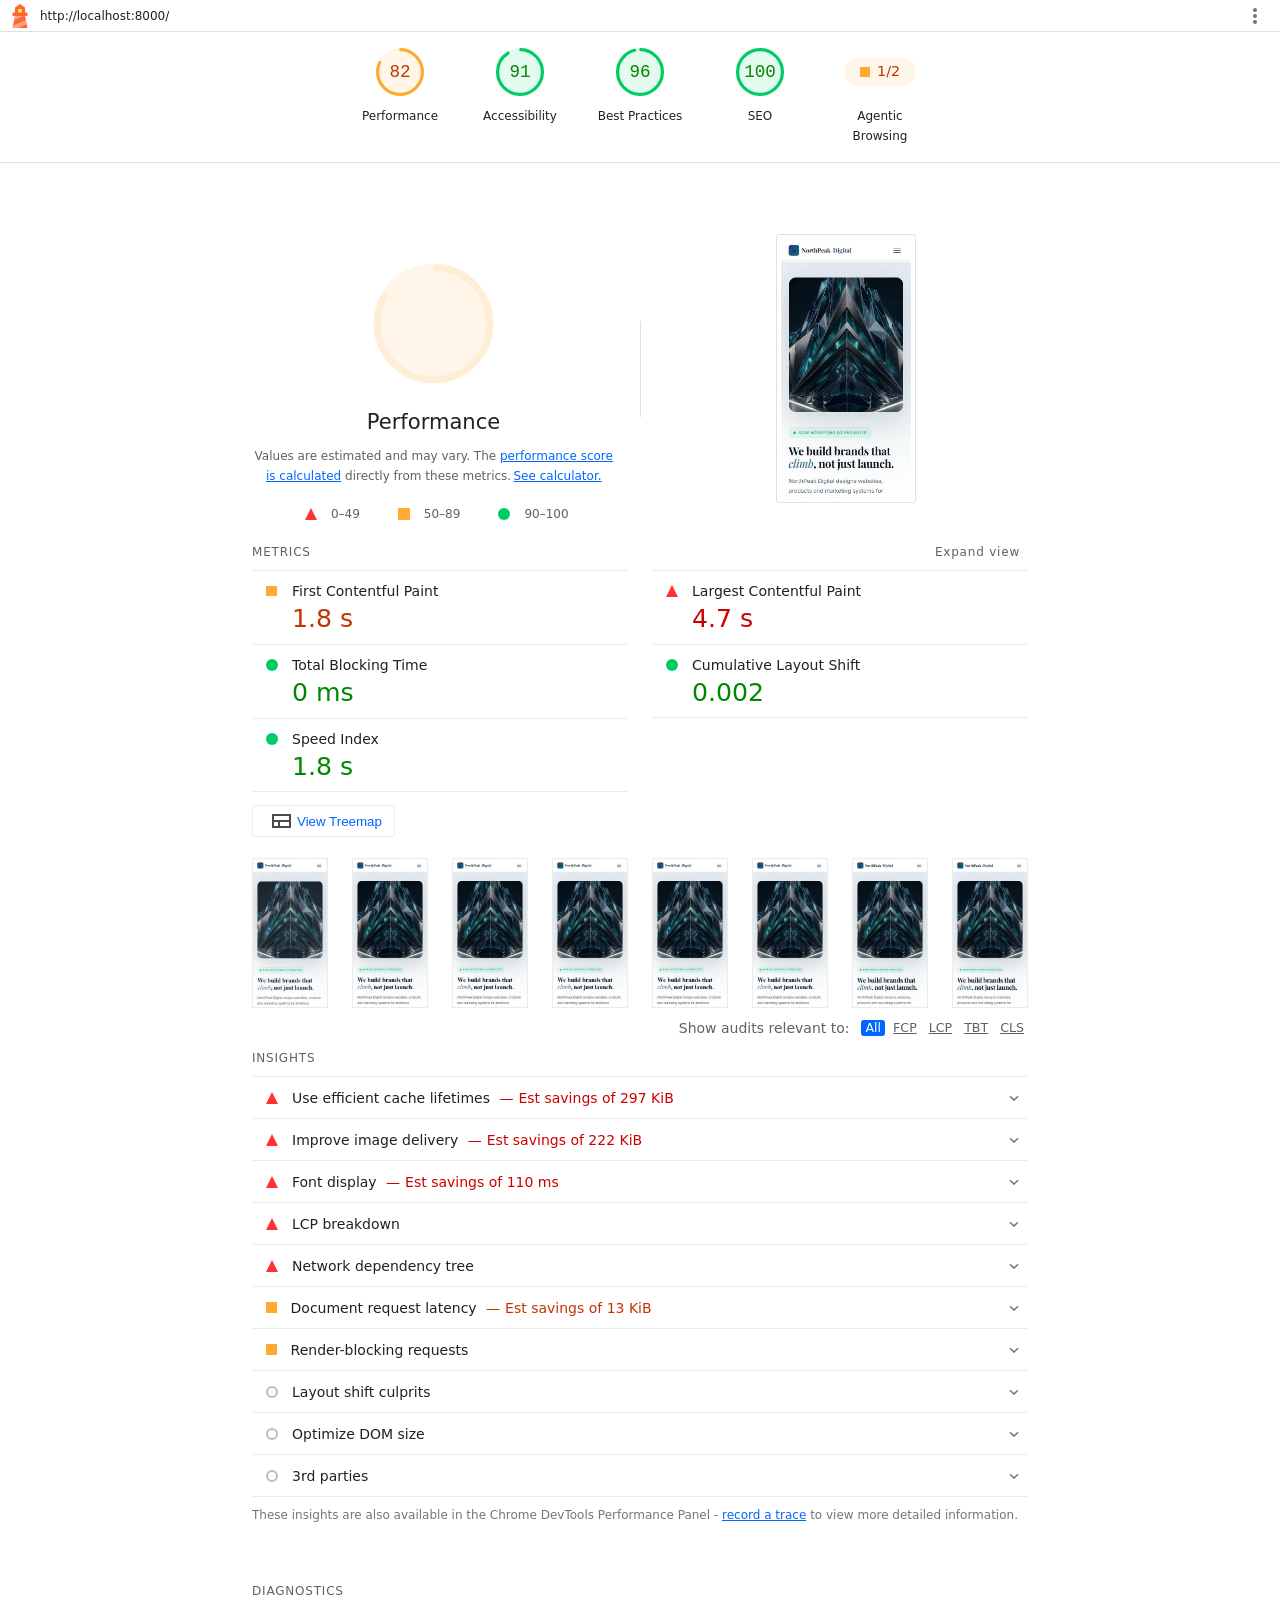
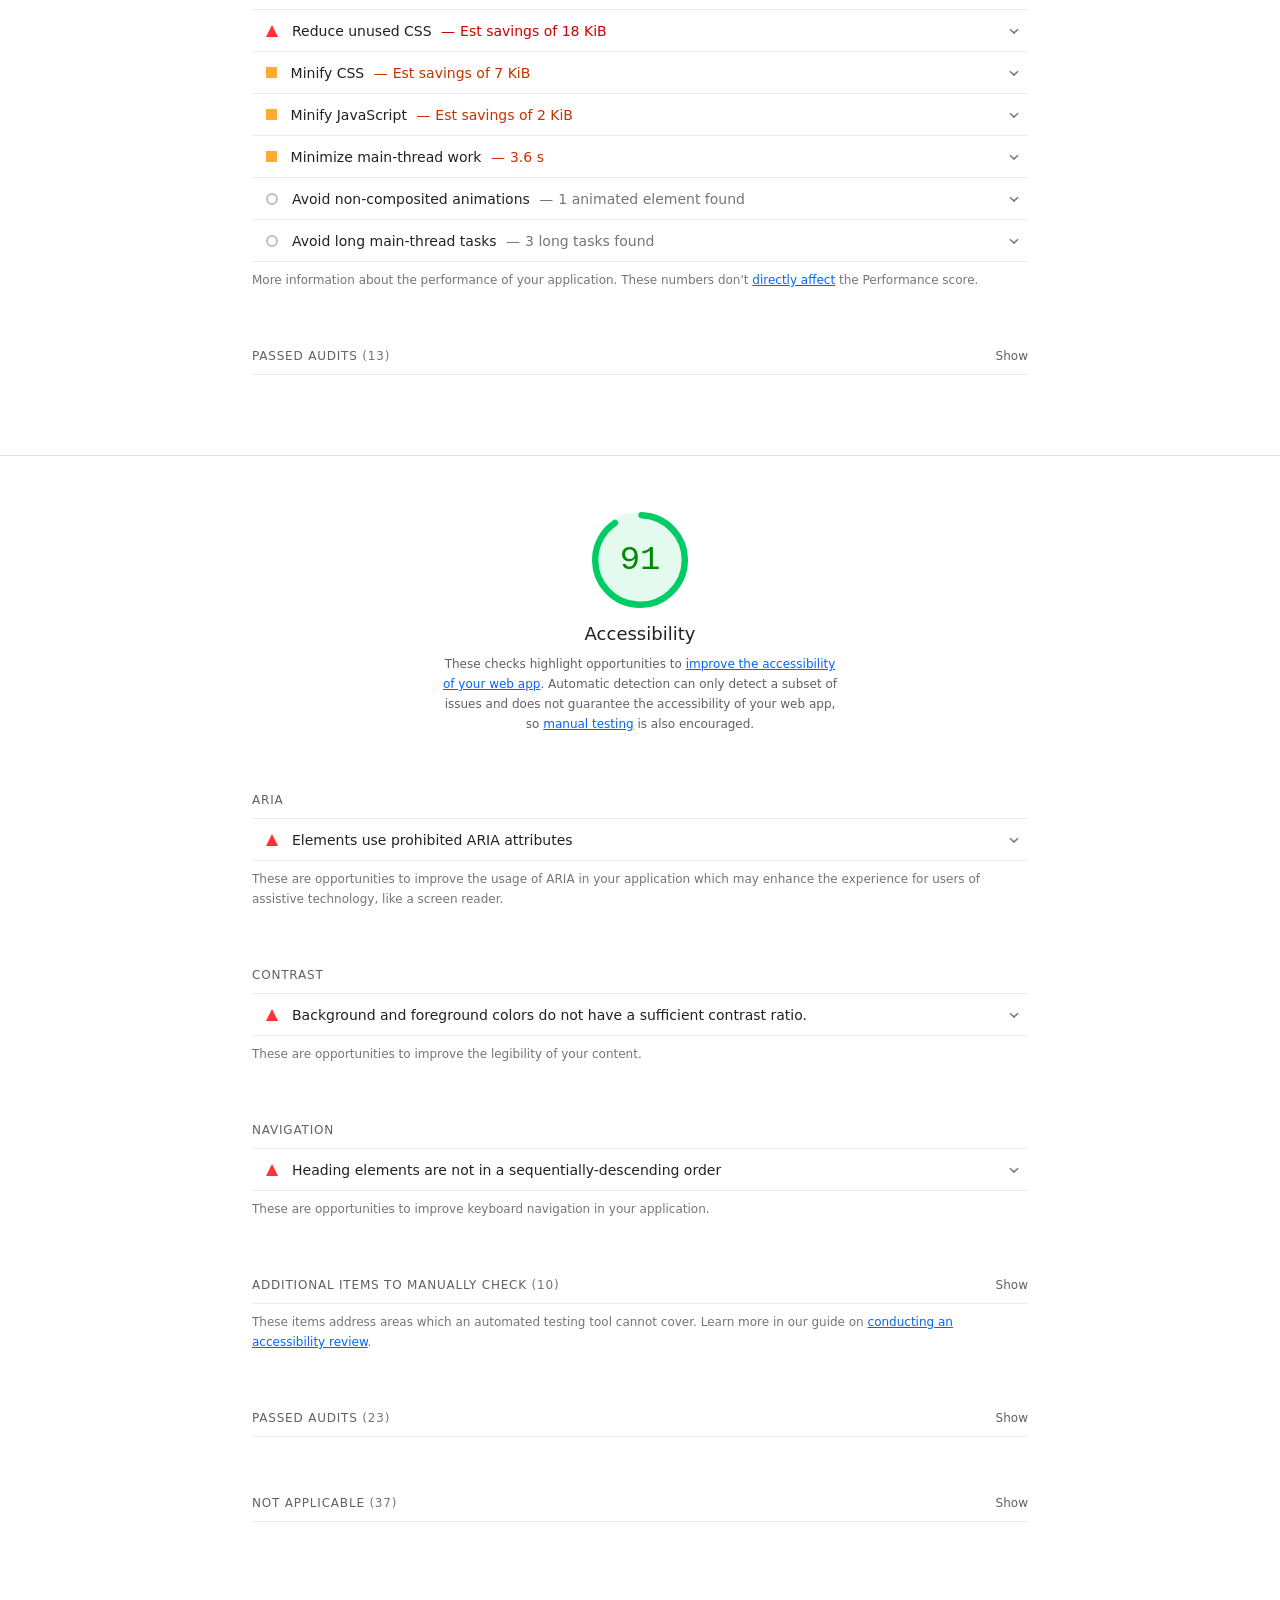
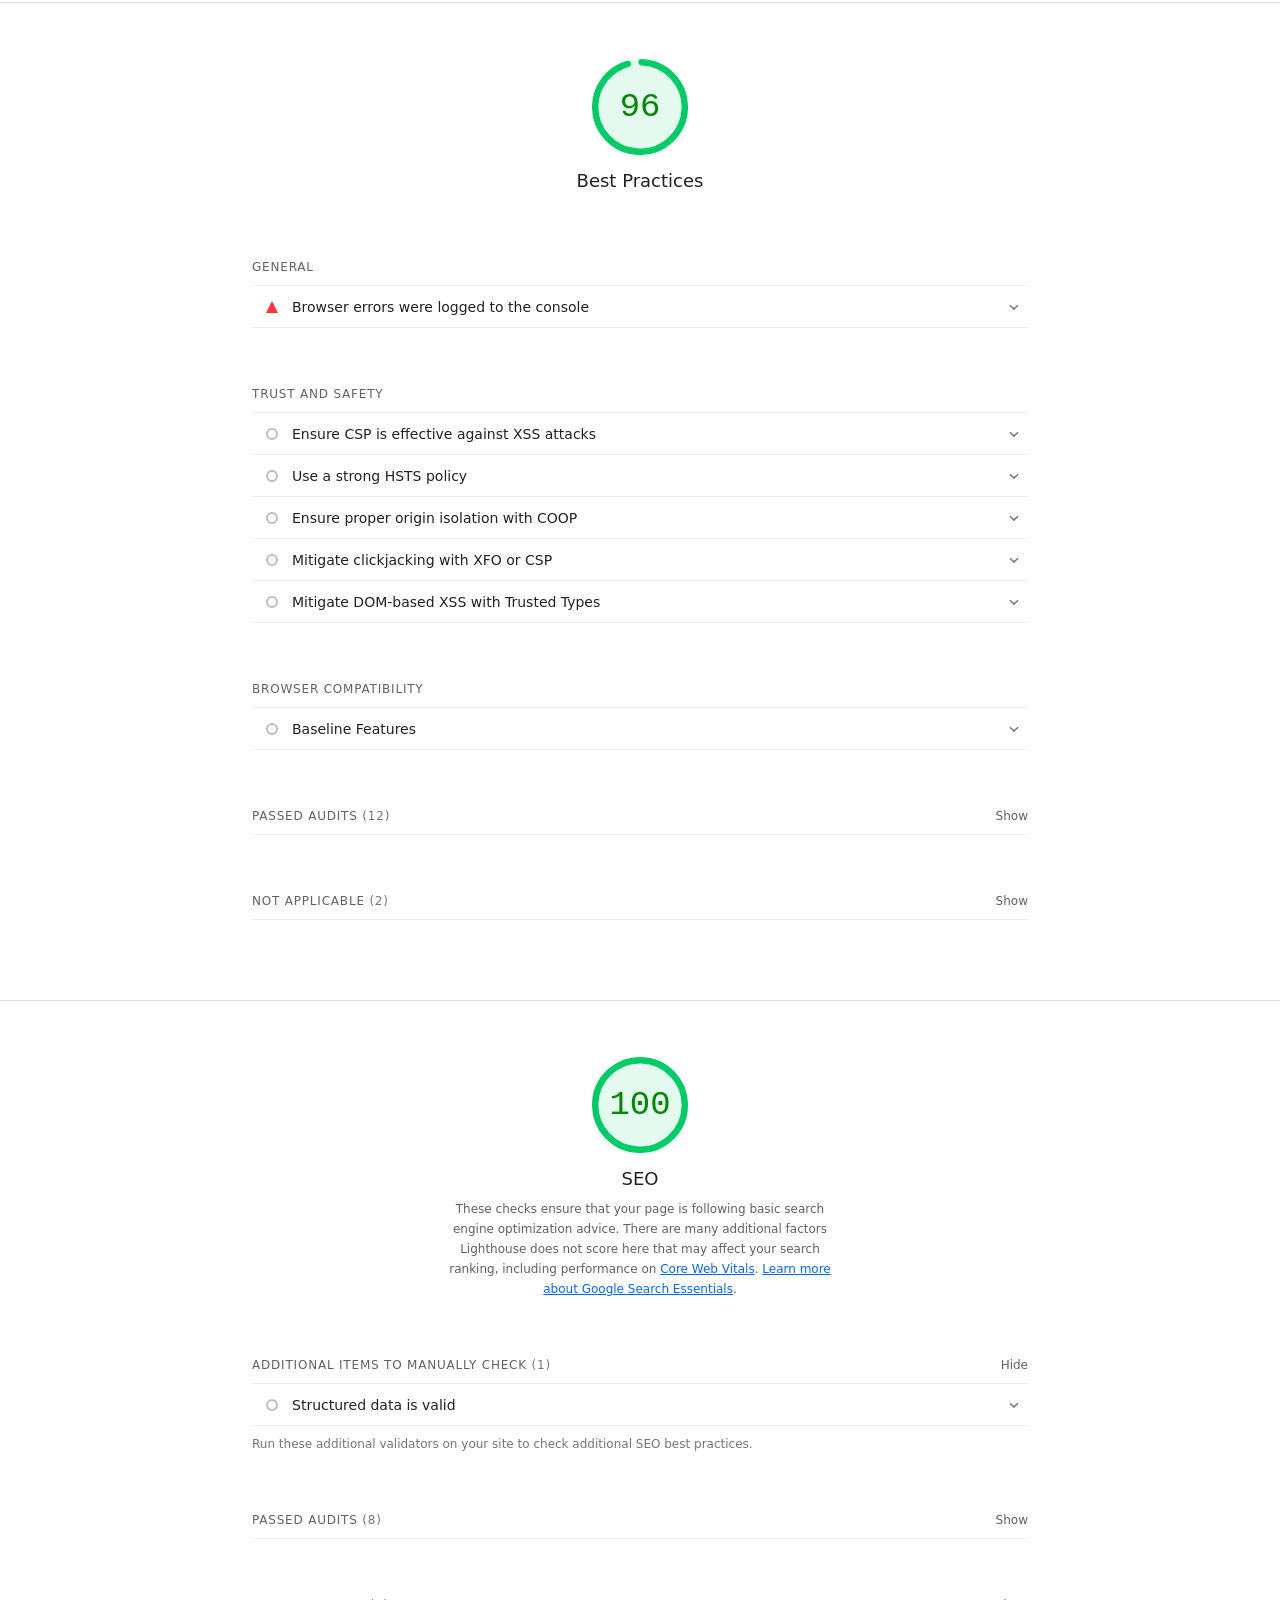
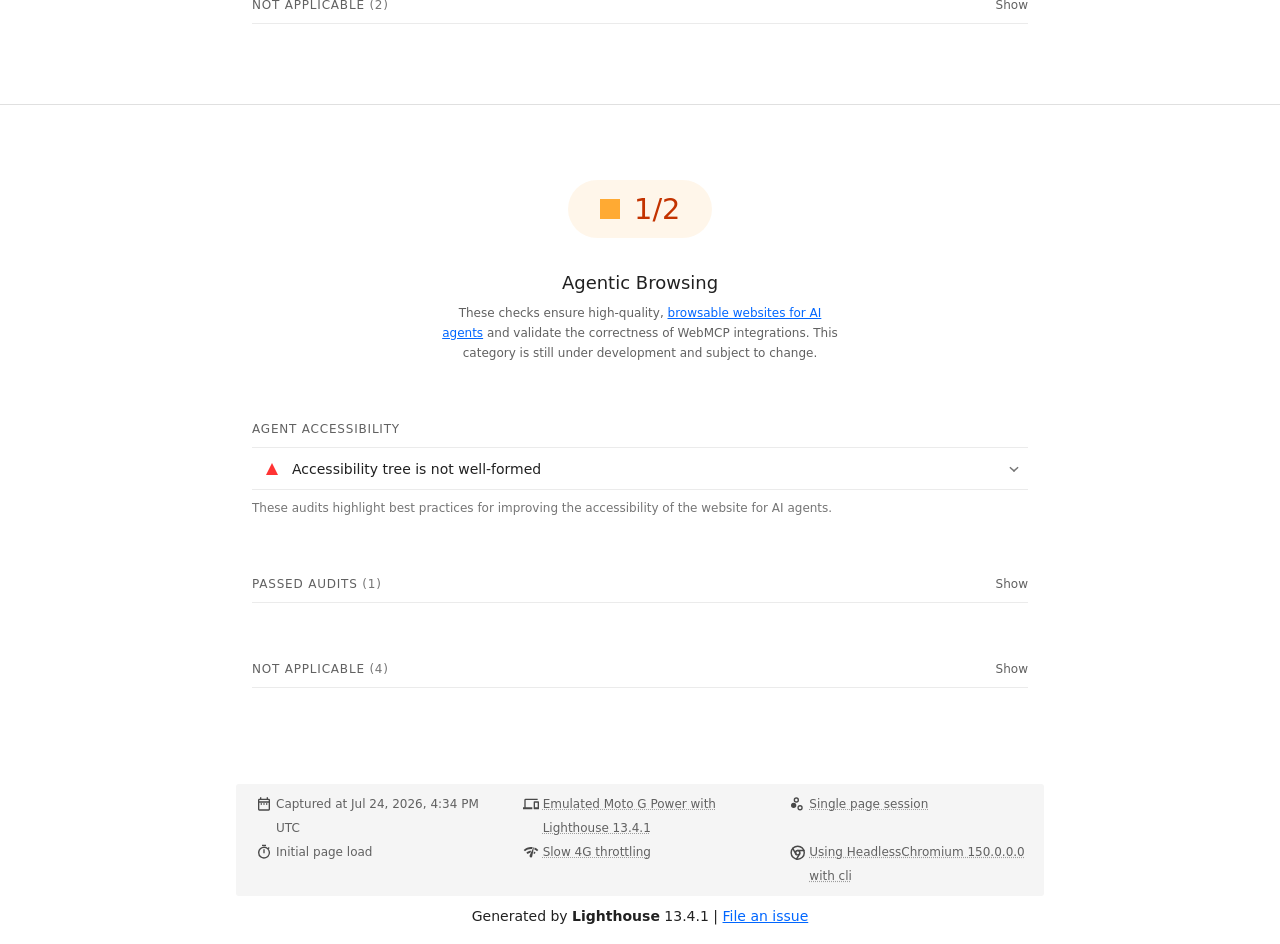
==== commit 311f6503: "optimize: convert hero image to webp format" ====
--- a/lighthouse-report.html
+++ b/lighthouse-report.html
@@ -17,7 +17,7 @@
 
   <div id="lh-log"></div>
 
-  <script>window.__LIGHTHOUSE_JSON__ = {"lighthouseVersion":"13.4.1","requestedUrl":"http://localhost:8000/","mainDocumentUrl":"http://localhost:8000/","finalDisplayedUrl":"http://localhost:8000/","finalUrl":"http://localhost:8000/","fetchTime":"2026-07-24T16:33:24.389Z","gatherMode":"navigation","runWarnings":[],"userAgent":"Mozilla/5.0 (Windows NT 10.0; Win64; x64) AppleWebKit/537.36 (KHTML, like Gecko) HeadlessChrome/150.0.0.0 Safari/537.36","environment":{"networkUserAgent":"Mozilla/5.0 (Linux; Android 11; moto g power (2022)) AppleWebKit/537.36 (KHTML, like Gecko) Chrome/150.0.0.0 Mobile Safari/537.36","hostUserAgent":"Mozilla/5.0 (Windows NT 10.0; Win64; x64) AppleWebKit/537.36 (KHTML, like Gecko) HeadlessChrome/150.0.0.0 Safari/537.36","benchmarkIndex":3179.5,"credits":{"axe-core":"4.12.1"}},"audits":{"is-on-https":{"id":"is-on-https","title":"Uses HTTPS","description":"All sites should be protected with HTTPS, even ones that don't handle sensitive data. This includes avoiding [mixed content](https://developers.google.com/web/fundamentals/security/prevent-mixed-content/what-is-mixed-content), where some resources are loaded over HTTP despite the initial request being served over HTTPS. HTTPS prevents intruders from tampering with or passively listening in on the communications between your app and your users, and is a prerequisite for HTTP/2 and many new web platform APIs. [Learn more about HTTPS](https://developer.chrome.com/docs/lighthouse/pwa/is-on-https/).","score":1,"scoreDisplayMode":"binary","details":{"type":"table","headings":[{"key":"url","valueType":"url","label":"Insecure URL"},{"key":"resolution","valueType":"text","label":"Request Resolution"}],"items":[]}},"redirects-http":{"id":"redirects-http","title":"Redirects HTTP traffic to HTTPS","description":"Make sure that you redirect all HTTP traffic to HTTPS in order to enable secure web features for all your users. [Learn more](https://developer.chrome.com/docs/lighthouse/pwa/redirects-http/).","score":null,"scoreDisplayMode":"notApplicable"},"first-contentful-paint":{"id":"first-contentful-paint","title":"First Contentful Paint","description":"First Contentful Paint marks the time at which the first text or image is painted. [Learn more about the First Contentful Paint metric](https://developer.chrome.com/docs/lighthouse/performance/first-contentful-paint/).","score":0.18,"scoreDisplayMode":"numeric","numericValue":4264.480900000004,"numericUnit":"millisecond","displayValue":"4.3 s","scoringOptions":{"p10":1800,"median":3000}},"largest-contentful-paint":{"id":"largest-contentful-paint","title":"Largest Contentful Paint","description":"Largest Contentful Paint marks the time at which the largest text or image is painted. [Learn more about the Largest Contentful Paint metric](https://developer.chrome.com/docs/lighthouse/performance/lighthouse-largest-contentful-paint/)","score":0.16,"scoreDisplayMode":"numeric","numericValue":5703.4779,"numericUnit":"millisecond","displayValue":"5.7 s","scoringOptions":{"p10":2500,"median":4000}},"speed-index":{"id":"speed-index","title":"Speed Index","description":"Speed Index shows how quickly the contents of a page are visibly populated. [Learn more about the Speed Index metric](https://developer.chrome.com/docs/lighthouse/performance/speed-index/).","score":0.35,"scoreDisplayMode":"numeric","numericValue":6762.09050196241,"numericUnit":"millisecond","displayValue":"6.8 s","scoringOptions":{"p10":3387,"median":5800}},"screenshot-thumbnails":{"id":"screenshot-thumbnails","title":"Screenshot Thumbnails","description":"This is what the load of your site looked like.","score":1,"scoreDisplayMode":"informative","details":{"type":"filmstrip","scale":5794,"items":[{"timing":724,"timestamp":456870031836,"data":"[data-uri]"},{"timing":1449,"timestamp":456870756086,"data":"[data-uri]"},{"timing":2173,"timestamp":456871480336,"data":"[data-uri]"},{"timing":2897,"timestamp":456872204586,"data":"[data-uri]"},{"timing":3621,"timestamp":456872928836,"data":"[data-uri]"},{"timing":4346,"timestamp":456873653086,"data":"[data-uri]"},{"timing":5070,"timestamp":456874377336,"data":"[data-uri]"},{"timing":5794,"timestamp":456875101586,"data":"[data-uri]"}]}},"final-screenshot":{"id":"final-screenshot","title":"Final Screenshot","description":"The last screenshot captured of the pageload.","score":1,"scoreDisplayMode":"informative","details":{"type":"screenshot","timing":5794,"timestamp":456875101700,"data":"[data-uri]"}},"total-blocking-time":{"id":"total-blocking-time","title":"Total Blocking Time","description":"Sum of all time periods between FCP and Time to Interactive, when task length exceeded 50ms, expressed in milliseconds. [Learn more about the Total Blocking Time metric](https://developer.chrome.com/docs/lighthouse/performance/lighthouse-total-blocking-time/).","score":1,"scoreDisplayMode":"numeric","numericValue":0,"numericUnit":"millisecond","displayValue":"0 ms","scoringOptions":{"p10":200,"median":600}},"max-potential-fid":{"id":"max-potential-fid","title":"Max Potential First Input Delay","description":"The maximum potential First Input Delay that your users could experience is the duration of the longest task. [Learn more about the Maximum Potential First Input Delay metric](https://developer.chrome.com/docs/lighthouse/performance/lighthouse-max-potential-fid/).","score":1,"scoreDisplayMode":"numeric","numericValue":16,"numericUnit":"millisecond","displayValue":"20 ms"},"cumulative-layout-shift":{"id":"cumulative-layout-shift","title":"Cumulative Layout Shift","description":"Cumulative Layout Shift measures the movement of visible elements within the viewport. [Learn more about the Cumulative Layout Shift metric](https://web.dev/articles/cls).","score":1,"scoreDisplayMode":"numeric","numericValue":0.00003300370858480714,"numericUnit":"unitless","displayValue":"0","scoringOptions":{"p10":0.1,"median":0.25},"details":{"type":"debugdata","items":[{"cumulativeLayoutShiftMainFrame":0.00003300370858480714,"newEngineResult":{"cumulativeLayoutShift":0.00003300370858480714,"cumulativeLayoutShiftMainFrame":0.00003300370858480714},"newEngineResultDiffered":false}]}},"errors-in-console":{"id":"errors-in-console","title":"Browser errors were logged to the console","description":"Errors logged to the console indicate unresolved problems. They can come from network request failures and other browser concerns. [Learn more about this errors in console diagnostic audit](https://developer.chrome.com/docs/lighthouse/best-practices/errors-in-console/)","score":0,"scoreDisplayMode":"binary","details":{"type":"table","headings":[{"key":"sourceLocation","valueType":"source-location","label":"Source"},{"key":"description","valueType":"code","label":"Description"}],"items":[{"source":"network","description":"Failed to load resource: the server responded with a status of 404 (File not found)","sourceLocation":{"type":"source-location","url":"http://localhost:8000/favicon.ico","urlProvider":"network","line":0,"column":0}}]}},"server-response-time":{"id":"server-response-time","title":"Initial server response time was short","description":"Keep the server response time for the main document short because all other requests depend on it. [Learn more about the Time to First Byte metric](https://developer.chrome.com/docs/lighthouse/performance/time-to-first-byte/).","score":1,"scoreDisplayMode":"metricSavings","numericValue":1,"numericUnit":"millisecond","displayValue":"Root document took 0 ms","metricSavings":{"FCP":0,"LCP":0},"details":{"type":"opportunity","headings":[{"key":"url","valueType":"url","label":"URL"},{"key":"responseTime","valueType":"timespanMs","label":"Time Spent"}],"items":[{"url":"http://localhost:8000/","responseTime":1}],"overallSavingsMs":0},"guidanceLevel":1},"interactive":{"id":"interactive","title":"Time to Interactive","description":"Time to Interactive is the amount of time it takes for the page to become fully interactive. [Learn more about the Time to Interactive metric](https://developer.chrome.com/docs/lighthouse/performance/interactive/).","score":0.68,"scoreDisplayMode":"numeric","numericValue":5703.4779,"numericUnit":"millisecond","displayValue":"5.7 s"},"user-timings":{"id":"user-timings","title":"User Timing marks and measures","description":"Consider instrumenting your app with the User Timing API to measure your app's real-world performance during key user experiences. [Learn more about User Timing marks](https://developer.chrome.com/docs/lighthouse/performance/user-timings/).","score":null,"scoreDisplayMode":"notApplicable","details":{"type":"table","headings":[{"key":"name","valueType":"text","label":"Name"},{"key":"timingType","valueType":"text","label":"Type"},{"key":"startTime","valueType":"ms","granularity":0.01,"label":"Start Time"},{"key":"duration","valueType":"ms","granularity":0.01,"label":"Duration"}],"items":[]},"guidanceLevel":2},"redirects":{"id":"redirects","title":"Avoid multiple page redirects","description":"Redirects introduce additional delays before the page can be loaded. [Learn how to avoid page redirects](https://developer.chrome.com/docs/lighthouse/performance/redirects/).","score":1,"scoreDisplayMode":"metricSavings","numericValue":0,"numericUnit":"millisecond","displayValue":"","metricSavings":{"LCP":0,"FCP":0},"details":{"type":"opportunity","headings":[],"items":[],"overallSavingsMs":0},"guidanceLevel":2},"image-aspect-ratio":{"id":"image-aspect-ratio","title":"Displays images with correct aspect ratio","description":"Image display dimensions should match natural aspect ratio. [Learn more about image aspect ratio](https://developer.chrome.com/docs/lighthouse/best-practices/image-aspect-ratio/).","score":1,"scoreDisplayMode":"binary","details":{"type":"table","headings":[{"key":"node","valueType":"node","label":""},{"key":"url","valueType":"url","label":"URL"},{"key":"displayedAspectRatio","valueType":"text","label":"Aspect Ratio (Displayed)"},{"key":"actualAspectRatio","valueType":"text","label":"Aspect Ratio (Actual)"}],"items":[]}},"image-size-responsive":{"id":"image-size-responsive","title":"Serves images with appropriate resolution","description":"Image natural dimensions should be proportional to the display size and the pixel ratio to maximize image clarity. [Learn how to provide responsive images](https://web.dev/articles/serve-responsive-images).","score":1,"scoreDisplayMode":"binary","details":{"type":"table","headings":[{"key":"node","valueType":"node","label":""},{"key":"url","valueType":"url","label":"URL"},{"key":"displayedSize","valueType":"text","label":"Displayed size"},{"key":"actualSize","valueType":"text","label":"Actual size"},{"key":"expectedSize","valueType":"text","label":"Expected size"}],"items":[]}},"deprecations":{"id":"deprecations","title":"Avoids deprecated APIs","description":"Deprecated APIs will eventually be removed from the browser. [Learn more about deprecated APIs](https://developer.chrome.com/docs/lighthouse/best-practices/deprecations/).","score":1,"scoreDisplayMode":"binary","details":{"type":"table","headings":[{"key":"value","valueType":"text","label":"Deprecation / Warning"},{"key":"source","valueType":"source-location","label":"Source"}],"items":[]}},"third-party-cookies":{"id":"third-party-cookies","title":"Avoids third-party cookies","description":"Third-party cookies may be blocked in some contexts. [Learn more about preparing for third-party cookie restrictions](https://privacysandbox.google.com/cookies/prepare/overview).","score":1,"scoreDisplayMode":"binary","details":{"type":"table","headings":[{"key":"name","valueType":"text","label":"Name"},{"key":"url","valueType":"url","label":"URL"}],"items":[]}},"mainthread-work-breakdown":{"id":"mainthread-work-breakdown","title":"Minimizes main-thread work","description":"Consider reducing the time spent parsing, compiling and executing JS. You may find delivering smaller JS payloads helps with this. [Learn how to minimize main-thread work](https://developer.chrome.com/docs/lighthouse/performance/mainthread-work-breakdown/)","score":1,"scoreDisplayMode":"metricSavings","numericValue":1883.7799999999957,"numericUnit":"millisecond","displayValue":"1.9 s","metricSavings":{"TBT":0},"details":{"type":"table","headings":[{"key":"groupLabel","valueType":"text","label":"Category"},{"key":"duration","valueType":"ms","granularity":1,"label":"Time Spent"}],"items":[{"group":"other","groupLabel":"Other","duration":701.6319999999956},{"group":"styleLayout","groupLabel":"Style & Layout","duration":675.5119999999997},{"group":"paintCompositeRender","groupLabel":"Rendering","duration":311.30800000000056},{"group":"parseHTML","groupLabel":"Parse HTML & CSS","duration":99.588},{"group":"scriptEvaluation","groupLabel":"Script Evaluation","duration":91.07599999999998},{"group":"scriptParseCompile","groupLabel":"Script Parsing & Compilation","duration":4.663999999999999}],"sortedBy":["duration"]},"guidanceLevel":1},"bootup-time":{"id":"bootup-time","title":"JavaScript execution time","description":"Consider reducing the time spent parsing, compiling, and executing JS. You may find delivering smaller JS payloads helps with this. [Learn how to reduce Javascript execution time](https://developer.chrome.com/docs/lighthouse/performance/bootup-time/).","score":1,"scoreDisplayMode":"metricSavings","numericValue":87.16399999999999,"numericUnit":"millisecond","displayValue":"0.1 s","metricSavings":{"TBT":0},"details":{"type":"table","headings":[{"key":"url","valueType":"url","label":"URL"},{"key":"total","granularity":1,"valueType":"ms","label":"Total CPU Time"},{"key":"scripting","granularity":1,"valueType":"ms","label":"Script Evaluation"},{"key":"scriptParseCompile","granularity":1,"valueType":"ms","label":"Script Parse"}],"items":[{"url":"http://localhost:8000/","total":1048.460000000001,"scripting":22.535999999999998,"scriptParseCompile":0.488},{"url":"http://localhost:8000/script.js","total":545.608,"scripting":49.19599999999999,"scriptParseCompile":4.175999999999999},{"url":"Unattributable","total":235.11200000000062,"scripting":10.767999999999997,"scriptParseCompile":0}],"summary":{"wastedMs":87.16399999999999},"sortedBy":["total"]},"guidanceLevel":1},"diagnostics":{"id":"diagnostics","title":"Diagnostics","description":"Collection of useful page vitals.","score":1,"scoreDisplayMode":"informative","details":{"type":"debugdata","items":[{"numRequests":12,"numScripts":1,"numStylesheets":3,"numFonts":5,"numTasks":1101,"numTasksOver10ms":6,"numTasksOver25ms":3,"numTasksOver50ms":1,"numTasksOver100ms":1,"numTasksOver500ms":0,"rtt":0.0496,"throughput":61684103.98364781,"maxRtt":25.546000000000276,"maxServerLatency":71.726,"totalByteWeight":747075,"totalTaskTime":470.9449999999987,"mainDocumentTransferSize":19387}]}},"network-requests":{"id":"network-requests","title":"Network Requests","description":"Lists the network requests that were made during page load.","score":1,"scoreDisplayMode":"informative","details":{"type":"table","headings":[{"key":"url","valueType":"url","label":"URL"},{"key":"protocol","valueType":"text","label":"Protocol"},{"key":"networkRequestTime","valueType":"ms","granularity":1,"label":"Network Request Time"},{"key":"networkEndTime","valueType":"ms","granularity":1,"label":"Network End Time"},{"key":"transferSize","valueType":"bytes","displayUnit":"kb","granularity":1,"label":"Transfer Size"},{"key":"resourceSize","valueType":"bytes","displayUnit":"kb","granularity":1,"label":"Resource Size"},{"key":"statusCode","valueType":"text","label":"Status Code"},{"key":"mimeType","valueType":"text","label":"MIME Type"},{"key":"resourceType","valueType":"text","label":"Resource Type"}],"items":[{"url":"http://localhost:8000/","sessionTargetType":"page","protocol":"http/1.0","cache":"none","rendererStartTime":0,"networkRequestTime":6.3920000195503235,"networkEndTime":9.81000006198883,"finished":true,"transferSize":19387,"resourceSize":19199,"statusCode":200,"mimeType":"text/html","resourceType":"Document","priority":"VeryHigh","experimentalFromMainFrame":true,"entity":"localhost"},{"url":"https://fonts.googleapis.com/css2?family=Playfair+Display:ital,wght@0,400..900;1,400..900&family=Inter:wght@400;500;600;700&display=swap","sessionTargetType":"page","protocol":"h2","cache":"none","rendererStartTime":42.85299998521805,"networkRequestTime":45.08199995756149,"networkEndTime":193.0999999642372,"finished":true,"transferSize":1402,"resourceSize":13393,"statusCode":200,"mimeType":"text/css","resourceType":"Stylesheet","priority":"VeryHigh","experimentalFromMainFrame":true,"entity":"Google Fonts"},{"url":"https://cdnjs.cloudflare.com/ajax/libs/font-awesome/6.5.1/css/all.min.css","sessionTargetType":"page","protocol":"h3","cache":"none","rendererStartTime":44.533999979496,"networkRequestTime":48.60900002717972,"networkEndTime":2199.141000032425,"finished":true,"transferSize":19524,"resourceSize":102641,"statusCode":200,"mimeType":"text/css","resourceType":"Stylesheet","priority":"VeryHigh","experimentalFromMainFrame":true,"entity":"Cloudflare CDN"},{"url":"http://localhost:8000/style.css?v=1.1","sessionTargetType":"page","protocol":"http/1.0","cache":"none","rendererStartTime":44.6259999871254,"networkRequestTime":49.66899996995926,"networkEndTime":52.778999984264374,"finished":true,"transferSize":23384,"resourceSize":23197,"statusCode":200,"mimeType":"text/css","resourceType":"Stylesheet","priority":"VeryHigh","experimentalFromMainFrame":true,"entity":"localhost"},{"url":"http://localhost:8000/hero_artwork.jpg?v=1.2","sessionTargetType":"page","protocol":"http/1.0","cache":"none","rendererStartTime":45.155000030994415,"networkRequestTime":49.76600003242493,"networkEndTime":53.842000007629395,"finished":true,"transferSize":274155,"resourceSize":273965,"statusCode":200,"mimeType":"image/jpeg","resourceType":"Image","priority":"High","experimentalFromMainFrame":true,"entity":"localhost"},{"url":"http://localhost:8000/script.js","sessionTargetType":"page","protocol":"http/1.0","cache":"none","rendererStartTime":45.47099995613098,"networkRequestTime":54.244000017642975,"networkEndTime":57.50100004673004,"finished":true,"transferSize":6850,"resourceSize":6657,"statusCode":200,"mimeType":"text/javascript","resourceType":"Script","priority":"Low","experimentalFromMainFrame":true,"entity":"localhost"},{"url":"https://fonts.gstatic.com/s/inter/v20/UcC73FwrK3iLTeHuS_nVMrMxCp50SjIa1ZL7W0Q5nw.woff2","sessionTargetType":"page","protocol":"h2","cache":"none","rendererStartTime":2236.770000040531,"networkRequestTime":2339.986999988556,"networkEndTime":2388.4599999785423,"finished":true,"transferSize":48983,"resourceSize":48432,"statusCode":200,"mimeType":"font/woff2","resourceType":"Font","priority":"VeryHigh","experimentalFromMainFrame":true,"entity":"Google Fonts"},{"url":"https://fonts.gstatic.com/s/playfairdisplay/v40/nuFiD-vYSZviVYUb_rj3ij__anPXDTzYgEM86xQ.woff2","sessionTargetType":"page","protocol":"h2","cache":"none","rendererStartTime":2243.929000020027,"networkRequestTime":2340.2020000219345,"networkEndTime":2397.9289999604225,"finished":true,"transferSize":38596,"resourceSize":38460,"statusCode":200,"mimeType":"font/woff2","resourceType":"Font","priority":"VeryHigh","experimentalFromMainFrame":true,"entity":"Google Fonts"},{"url":"https://fonts.gstatic.com/s/playfairdisplay/v40/nuFkD-vYSZviVYUb_rj3ij__anPXDTnogkk7yRZrPA.woff2","sessionTargetType":"page","protocol":"h2","cache":"none","rendererStartTime":2245.533999979496,"networkRequestTime":2341.055999994278,"networkEndTime":2414.190999984741,"finished":true,"transferSize":39024,"resourceSize":38888,"statusCode":200,"mimeType":"font/woff2","resourceType":"Font","priority":"VeryHigh","experimentalFromMainFrame":true,"entity":"Google Fonts"},{"url":"https://cdnjs.cloudflare.com/ajax/libs/font-awesome/6.5.1/webfonts/fa-solid-900.woff2","sessionTargetType":"page","protocol":"h3","cache":"none","rendererStartTime":2245.6200000047684,"networkRequestTime":2341.20300000906,"networkEndTime":2445.9129999876022,"finished":true,"transferSize":157183,"resourceSize":156496,"statusCode":200,"mimeType":"application/octet-stream","resourceType":"Font","priority":"VeryHigh","experimentalFromMainFrame":true,"entity":"Cloudflare CDN"},{"url":"https://cdnjs.cloudflare.com/ajax/libs/font-awesome/6.5.1/webfonts/fa-brands-400.woff2","sessionTargetType":"page","protocol":"h3","cache":"none","rendererStartTime":2248.0900000333786,"networkRequestTime":2341.275000035763,"networkEndTime":2426.285000026226,"finished":true,"transferSize":118067,"resourceSize":117372,"statusCode":200,"mimeType":"application/octet-stream","resourceType":"Font","priority":"VeryHigh","experimentalFromMainFrame":true,"entity":"Cloudflare CDN"},{"url":"http://localhost:8000/favicon.ico","sessionTargetType":"page","protocol":"http/1.0","cache":"none","rendererStartTime":2485.7840000391006,"networkRequestTime":2486.054000020027,"networkEndTime":2488.1460000276566,"finished":true,"transferSize":520,"resourceSize":335,"statusCode":404,"mimeType":"text/html","resourceType":"Other","priority":"High","experimentalFromMainFrame":true,"entity":"localhost"}],"debugData":{"type":"debugdata","networkStartTimeTs":456869313755,"initiators":[{"type":"parser","url":"http://localhost:8000/","lineNumber":11,"columnNumber":167},{"type":"parser","url":"http://localhost:8000/","lineNumber":14,"columnNumber":104},{"type":"parser","url":"http://localhost:8000/","lineNumber":16,"columnNumber":46},{"type":"parser","url":"http://localhost:8000/","lineNumber":77,"columnNumber":204},{"type":"parser","url":"http://localhost:8000/","lineNumber":396,"columnNumber":30},{"type":"parser","url":"https://fonts.googleapis.com/css2?family=Playfair+Display:ital,wght@0,400..900;1,400..900&family=Inter:wght@400;500;600;700&display=swap"},{"type":"parser","url":"https://fonts.googleapis.com/css2?family=Playfair+Display:ital,wght@0,400..900;1,400..900&family=Inter:wght@400;500;600;700&display=swap"},{"type":"parser","url":"https://fonts.googleapis.com/css2?family=Playfair+Display:ital,wght@0,400..900;1,400..900&family=Inter:wght@400;500;600;700&display=swap"},{"type":"parser","url":"https://cdnjs.cloudflare.com/ajax/libs/font-awesome/6.5.1/css/all.min.css"},{"type":"parser","url":"https://cdnjs.cloudflare.com/ajax/libs/font-awesome/6.5.1/css/all.min.css"}]}}},"network-rtt":{"id":"network-rtt","title":"Network Round Trip Times","description":"Network round trip times (RTT) have a large impact on performance. If the RTT to an origin is high, it's an indication that servers closer to the user could improve performance. [Learn more about the Round Trip Time](https://hpbn.co/primer-on-latency-and-bandwidth/).","score":1,"scoreDisplayMode":"informative","numericValue":25.546000000000276,"numericUnit":"millisecond","displayValue":"30 ms","details":{"type":"table","headings":[{"key":"origin","valueType":"text","label":"URL"},{"key":"rtt","valueType":"ms","granularity":1,"label":"Time Spent"}],"items":[{"origin":"https://cdnjs.cloudflare.com","rtt":25.546000000000276},{"origin":"https://fonts.googleapis.com","rtt":16.903},{"origin":"http://localhost:8000","rtt":0.09075},{"origin":"https://fonts.gstatic.com","rtt":0.0496}],"sortedBy":["rtt"]}},"network-server-latency":{"id":"network-server-latency","title":"Server Backend Latencies","description":"Server latencies can impact web performance. If the server latency of an origin is high, it's an indication the server is overloaded or has poor backend performance. [Learn more about server response time](https://hpbn.co/primer-on-web-performance/#analyzing-the-resource-waterfall).","score":1,"scoreDisplayMode":"informative","numericValue":71.726,"numericUnit":"millisecond","displayValue":"70 ms","details":{"type":"table","headings":[{"key":"origin","valueType":"text","label":"URL"},{"key":"serverResponseTime","valueType":"ms","granularity":1,"label":"Time Spent"}],"items":[{"origin":"https://fonts.googleapis.com","serverResponseTime":71.726},{"origin":"https://fonts.gstatic.com","serverResponseTime":47.6144},{"origin":"https://cdnjs.cloudflare.com","serverResponseTime":27.211999999999534},{"origin":"http://localhost:8000","serverResponseTime":0.9982499999999997}],"sortedBy":["serverResponseTime"]}},"main-thread-tasks":{"id":"main-thread-tasks","title":"Tasks","description":"Lists the toplevel main thread tasks that executed during page load.","score":1,"scoreDisplayMode":"informative","details":{"type":"table","headings":[{"key":"startTime","valueType":"ms","granularity":1,"label":"Start Time"},{"key":"duration","valueType":"ms","granularity":1,"label":"End Time"}],"items":[{"duration":25.488,"startTime":27.146},{"duration":10.447,"startTime":54.153},{"duration":8.474,"startTime":70.952},{"duration":135.431,"startTime":2210.45},{"duration":22.242,"startTime":2345.982},{"duration":34.37,"startTime":2454.99},{"duration":22.124,"startTime":3263.987}]}},"metrics":{"id":"metrics","title":"Metrics","description":"Collects all available metrics.","score":1,"scoreDisplayMode":"informative","numericValue":5703,"numericUnit":"millisecond","details":{"type":"debugdata","items":[{"firstContentfulPaint":4264,"largestContentfulPaint":5703,"interactive":5703,"speedIndex":6762,"totalBlockingTime":0,"maxPotentialFID":16,"cumulativeLayoutShift":0.00003300370858480714,"cumulativeLayoutShiftMainFrame":0.00003300370858480714,"timeToFirstByte":451,"observedTimeOrigin":0,"observedTimeOriginTs":456869307586,"observedNavigationStart":0,"observedNavigationStartTs":456869307586,"observedFirstPaint":3396,"observedFirstPaintTs":456872703361,"observedFirstContentfulPaint":3396,"observedFirstContentfulPaintTs":456872703361,"observedFirstContentfulPaintAllFrames":3396,"observedFirstContentfulPaintAllFramesTs":456872703361,"observedLargestContentfulPaint":3396,"observedLargestContentfulPaintTs":456872703361,"observedLargestContentfulPaintAllFrames":3396,"observedLargestContentfulPaintAllFramesTs":456872703361,"observedTraceEnd":5804,"observedTraceEndTs":456875111133,"observedLoad":2456,"observedLoadTs":456871763189,"observedDomContentLoaded":2342,"observedDomContentLoadedTs":456871649135,"observedCumulativeLayoutShift":0.00003300370858480714,"observedCumulativeLayoutShiftMainFrame":0.00003300370858480714,"observedFirstVisualChange":169,"observedFirstVisualChangeTs":456869476586,"observedLastVisualChange":5794,"observedLastVisualChangeTs":456875101586,"observedSpeedIndex":3612,"observedSpeedIndexTs":456872919228},{"lcpInvalidated":false}]}},"resource-summary":{"id":"resource-summary","title":"Resources Summary","description":"Aggregates all network requests and groups them by type","score":1,"scoreDisplayMode":"informative","details":{"type":"table","headings":[{"key":"label","valueType":"text","label":"Resource Type"},{"key":"requestCount","valueType":"numeric","label":"Requests"},{"key":"transferSize","valueType":"bytes","label":"Transfer Size"}],"items":[{"resourceType":"total","label":"Total","requestCount":11,"transferSize":746555},{"resourceType":"font","label":"Font","requestCount":5,"transferSize":401853},{"resourceType":"image","label":"Image","requestCount":1,"transferSize":274155},{"resourceType":"stylesheet","label":"Stylesheet","requestCount":3,"transferSize":44310},{"resourceType":"document","label":"Document","requestCount":1,"transferSize":19387},{"resourceType":"script","label":"Script","requestCount":1,"transferSize":6850},{"resourceType":"media","label":"Media","requestCount":0,"transferSize":0},{"resourceType":"other","label":"Other","requestCount":0,"transferSize":0},{"resourceType":"third-party","label":"Third-party","requestCount":7,"transferSize":422779}]}},"layout-shifts":{"id":"layout-shifts","title":"Avoid large layout shifts","description":"These are the largest layout shifts observed on the page. Each table item represents a single layout shift, and shows the element that shifted the most. Below each item are possible root causes that led to the layout shift. Some of these layout shifts may not be included in the CLS metric value due to [windowing](https://web.dev/articles/cls#what_is_cls). [Learn how to improve CLS](https://web.dev/articles/optimize-cls)","score":1,"scoreDisplayMode":"informative","displayValue":"1 layout shift found","metricSavings":{"CLS":0},"details":{"type":"table","headings":[{"key":"node","valueType":"node","subItemsHeading":{"key":"extra"},"label":"Element"},{"key":"score","valueType":"numeric","subItemsHeading":{"key":"cause","valueType":"text"},"granularity":0.001,"label":"Layout shift score"}],"items":[{"node":{"type":"node","lhId":"page-2-SPAN","path":"1,HTML,1,BODY,3,HEADER,0,DIV,0,A,2,SPAN","selector":"header#navbar > div.container > a.navbar__brand > span","boundingRect":{"top":21,"bottom":51,"left":165,"right":222,"width":58,"height":29},"snippet":"\u003cspan>","nodeLabel":"Digital"},"score":0.00003300370858480714}]},"guidanceLevel":2},"long-tasks":{"id":"long-tasks","title":"Avoid long main-thread tasks","description":"Lists the longest tasks on the main thread, useful for identifying worst contributors to input delay. [Learn how to avoid long main-thread tasks](https://web.dev/articles/optimize-long-tasks)","score":1,"scoreDisplayMode":"informative","displayValue":"5 long tasks found","metricSavings":{"TBT":0},"details":{"type":"table","headings":[{"key":"url","valueType":"url","label":"URL"},{"key":"startTime","valueType":"ms","granularity":1,"label":"Start Time"},{"key":"duration","valueType":"ms","granularity":1,"label":"Duration"}],"items":[{"url":"http://localhost:8000/script.js","duration":271,"startTime":1304.2434},{"url":"Unattributable","duration":102,"startTime":751.1217},{"url":"http://localhost:8000/","duration":89,"startTime":895.1217},{"url":"http://localhost:8000/","duration":88,"startTime":1053.1217000000001},{"url":"http://localhost:8000/","duration":69.00000000000011,"startTime":984.1217}],"sortedBy":["duration"],"skipSumming":["startTime"],"debugData":{"type":"debugdata","urls":["http://localhost:8000/script.js","Unattributable","http://localhost:8000/"],"tasks":[{"urlIndex":0,"startTime":1304.2,"duration":271,"other":271,"scriptEvaluation":0},{"urlIndex":1,"startTime":751.1,"duration":102,"other":102,"scriptEvaluation":0},{"urlIndex":2,"startTime":895.1,"duration":89,"other":89,"paintCompositeRender":0,"scriptEvaluation":0},{"urlIndex":2,"startTime":1053.1,"duration":88,"other":88,"paintCompositeRender":0,"styleLayout":0},{"urlIndex":2,"startTime":984.1,"duration":69,"other":69,"scriptEvaluation":0,"styleLayout":0}]}},"guidanceLevel":1},"non-composited-animations":{"id":"non-composited-animations","title":"Avoid non-composited animations","description":"Animations which are not composited can be janky and increase CLS. [Learn how to avoid non-composited animations](https://developer.chrome.com/docs/lighthouse/performance/non-composited-animations/)","score":1,"scoreDisplayMode":"informative","displayValue":"1 animated element found","metricSavings":{"CLS":0},"details":{"type":"table","headings":[{"key":"node","valueType":"node","subItemsHeading":{"key":"failureReason","valueType":"text"},"label":"Element"},{"key":null,"valueType":"text","subItemsHeading":{"key":"animation","valueType":"text"},"label":"Name"}],"items":[{"node":{"type":"node","lhId":"page-3-SPAN","path":"1,HTML,1,BODY,4,MAIN,1,SECTION,1,DIV,0,DIV,0,DIV,0,SPAN","selector":"div.container > div.hero__copy > div.eyebrow > span.status-dot","boundingRect":{"top":611,"bottom":621,"left":38,"right":48,"width":9,"height":9},"snippet":"\u003cspan class=\"status-dot\">","nodeLabel":"div.container > div.hero__copy > div.eyebrow > span.status-dot"},"subItems":{"type":"subitems","items":[{"failureReason":"Unsupported CSS Property: box-shadow","animation":"statusPulse"}]}}]},"guidanceLevel":2},"unsized-images":{"id":"unsized-images","title":"Image elements have explicit `width` and `height`","description":"Set an explicit width and height on image elements to reduce layout shifts and improve CLS. [Learn how to set image dimensions](https://web.dev/articles/optimize-cls#images_without_dimensions)","score":1,"scoreDisplayMode":"metricSavings","metricSavings":{"CLS":0},"details":{"type":"table","headings":[{"key":"node","valueType":"node","label":""},{"key":"url","valueType":"url","label":"URL"}],"items":[]},"guidanceLevel":4},"valid-source-maps":{"id":"valid-source-maps","title":"Page has valid source maps","description":"Source maps translate minified code to the original source code. This helps developers debug in production. In addition, Lighthouse is able to provide further insights. Consider deploying source maps to take advantage of these benefits. [Learn more about source maps](https://developer.chrome.com/docs/devtools/javascript/source-maps/).","score":1,"scoreDisplayMode":"binary","details":{"type":"table","headings":[{"key":"scriptUrl","valueType":"url","subItemsHeading":{"key":"error"},"label":"URL"},{"key":"sourceMapUrl","valueType":"url","label":"Map URL"}],"items":[]}},"csp-xss":{"id":"csp-xss","title":"Ensure CSP is effective against XSS attacks","description":"A strong Content Security Policy (CSP) significantly reduces the risk of cross-site scripting (XSS) attacks. [Learn how to use a CSP to prevent XSS](https://developer.chrome.com/docs/lighthouse/best-practices/csp-xss/)","score":1,"scoreDisplayMode":"informative","details":{"type":"table","headings":[{"key":"description","valueType":"text","subItemsHeading":{"key":"description"},"label":"Description"},{"key":"directive","valueType":"code","subItemsHeading":{"key":"directive"},"label":"Directive"},{"key":"severity","valueType":"text","subItemsHeading":{"key":"severity"},"label":"Severity"}],"items":[{"severity":"High","description":"No CSP found in enforcement mode"}]}},"has-hsts":{"id":"has-hsts","title":"Use a strong HSTS policy","description":"Deployment of the HSTS header significantly reduces the risk of downgrading HTTP connections and eavesdropping attacks. A rollout in stages, starting with a low max-age is recommended. [Learn more about using a strong HSTS policy.](https://developer.chrome.com/docs/lighthouse/best-practices/has-hsts)","score":1,"scoreDisplayMode":"informative","details":{"type":"table","headings":[{"key":"description","valueType":"text","subItemsHeading":{"key":"description"},"label":"Description"},{"key":"directive","valueType":"code","subItemsHeading":{"key":"directive"},"label":"Directive"},{"key":"severity","valueType":"text","subItemsHeading":{"key":"severity"},"label":"Severity"}],"items":[{"severity":"High","description":"No HSTS header found"}]}},"origin-isolation":{"id":"origin-isolation","title":"Ensure proper origin isolation with COOP","description":"The Cross-Origin-Opener-Policy (COOP) can be used to isolate the top-level window from other documents such as pop-ups. [Learn more about deploying the COOP header.](https://web.dev/articles/why-coop-coep#coop)","score":1,"scoreDisplayMode":"informative","details":{"type":"table","headings":[{"key":"description","valueType":"text","subItemsHeading":{"key":"description"},"label":"Description"},{"key":"directive","valueType":"code","subItemsHeading":{"key":"directive"},"label":"Directive"},{"key":"severity","valueType":"text","subItemsHeading":{"key":"severity"},"label":"Severity"}],"items":[{"description":"No COOP header found","severity":"High"}]}},"clickjacking-mitigation":{"id":"clickjacking-mitigation","title":"Mitigate clickjacking with XFO or CSP","description":"The `X-Frame-Options` (XFO) header or the `frame-ancestors` directive in the `Content-Security-Policy` (CSP) header control where a page can be embedded. These can mitigate clickjacking attacks by blocking some or all sites from embedding the page. [Learn more about mitigating clickjacking](https://developer.chrome.com/docs/lighthouse/best-practices/clickjacking-mitigation).","score":1,"scoreDisplayMode":"informative","details":{"type":"table","headings":[{"key":"description","valueType":"text","subItemsHeading":{"key":"description"},"label":"Description"},{"key":"severity","valueType":"text","subItemsHeading":{"key":"severity"},"label":"Severity"}],"items":[{"severity":"High","description":"No frame control policy found"}]}},"trusted-types-xss":{"id":"trusted-types-xss","title":"Mitigate DOM-based XSS with Trusted Types","description":"The `require-trusted-types-for` directive in the `Content-Security-Policy` (CSP) header instructs user agents to control the data passed to DOM XSS sink functions. [Learn more about mitigating DOM-based XSS with Trusted Types](https://developer.chrome.com/docs/lighthouse/best-practices/trusted-types-xss).","score":1,"scoreDisplayMode":"informative","details":{"type":"table","headings":[{"key":"description","valueType":"text","subItemsHeading":{"key":"description"},"label":"Description"},{"key":"severity","valueType":"text","subItemsHeading":{"key":"severity"},"label":"Severity"}],"items":[{"severity":"High","description":"No `Content-Security-Policy` header with Trusted Types directive found"}]}},"script-treemap-data":{"id":"script-treemap-data","title":"Script Treemap Data","description":"Used for treemap app","score":1,"scoreDisplayMode":"informative","details":{"type":"treemap-data","nodes":[{"name":"http://localhost:8000/script.js","resourceBytes":6653,"encodedBytes":6657,"unusedBytes":2699}]}},"accesskeys":{"id":"accesskeys","title":"`[accesskey]` values are unique","description":"Access keys let users quickly focus a part of the page. For proper navigation, each access key must be unique. [Learn more about access keys](https://dequeuniversity.com/rules/axe/4.12/accesskeys).","score":null,"scoreDisplayMode":"notApplicable"},"aria-allowed-attr":{"id":"aria-allowed-attr","title":"`[aria-*]` attributes match their roles","description":"Each ARIA `role` supports a specific subset of `aria-*` attributes. Mismatching these invalidates the `aria-*` attributes. [Learn how to match ARIA attributes to their roles](https://dequeuniversity.com/rules/axe/4.12/aria-allowed-attr).","score":1,"scoreDisplayMode":"binary","details":{"type":"table","headings":[{"key":"node","valueType":"node","subItemsHeading":{"key":"relatedNode","valueType":"node"},"label":"Failing Elements"}],"items":[]}},"aria-allowed-role":{"id":"aria-allowed-role","title":"Uses ARIA roles only on compatible elements","description":"Many HTML elements can only be assigned certain ARIA roles. Using ARIA roles where they are not allowed can interfere with the accessibility of the web page. [Learn more about ARIA roles](https://dequeuniversity.com/rules/axe/4.12/aria-allowed-role).","score":null,"scoreDisplayMode":"notApplicable"},"aria-command-name":{"id":"aria-command-name","title":"`button`, `link`, and `menuitem` elements have accessible names","description":"When an element doesn't have an accessible name, screen readers announce it with a generic name, making it unusable for users who rely on screen readers. [Learn how to make command elements more accessible](https://dequeuniversity.com/rules/axe/4.12/aria-command-name).","score":null,"scoreDisplayMode":"notApplicable"},"aria-conditional-attr":{"id":"aria-conditional-attr","title":"ARIA attributes are used as specified for the element's role","description":"Some ARIA attributes are only allowed on an element under certain conditions. [Learn more about conditional ARIA attributes](https://dequeuniversity.com/rules/axe/4.12/aria-conditional-attr).","score":1,"scoreDisplayMode":"binary","details":{"type":"table","headings":[{"key":"node","valueType":"node","subItemsHeading":{"key":"relatedNode","valueType":"node"},"label":"Failing Elements"}],"items":[]}},"aria-deprecated-role":{"id":"aria-deprecated-role","title":"Deprecated ARIA roles were not used","description":"Deprecated ARIA roles may not be processed correctly by assistive technology. [Learn more about deprecated ARIA roles](https://dequeuniversity.com/rules/axe/4.12/aria-deprecated-role).","score":1,"scoreDisplayMode":"binary","details":{"type":"table","headings":[{"key":"node","valueType":"node","subItemsHeading":{"key":"relatedNode","valueType":"node"},"label":"Failing Elements"}],"items":[]}},"aria-dialog-name":{"id":"aria-dialog-name","title":"Elements with `role=\"dialog\"` or `role=\"alertdialog\"` have accessible names.","description":"ARIA dialog elements without accessible names may prevent screen readers users from discerning the purpose of these elements. [Learn how to make ARIA dialog elements more accessible](https://dequeuniversity.com/rules/axe/4.12/aria-dialog-name).","score":null,"scoreDisplayMode":"notApplicable"},"aria-hidden-body":{"id":"aria-hidden-body","title":"`[aria-hidden=\"true\"]` is not present on the document `\u003cbody>`","description":"Assistive technologies, like screen readers, work inconsistently when `aria-hidden=\"true\"` is set on the document `\u003cbody>`. [Learn how `aria-hidden` affects the document body](https://dequeuniversity.com/rules/axe/4.12/aria-hidden-body).","score":1,"scoreDisplayMode":"binary","details":{"type":"table","headings":[{"key":"node","valueType":"node","subItemsHeading":{"key":"relatedNode","valueType":"node"},"label":"Failing Elements"}],"items":[]}},"aria-hidden-focus":{"id":"aria-hidden-focus","title":"`[aria-hidden=\"true\"]` elements do not contain focusable descendents","description":"Focusable descendents within an `[aria-hidden=\"true\"]` element prevent those interactive elements from being available to users of assistive technologies like screen readers. [Learn how `aria-hidden` affects focusable elements](https://dequeuniversity.com/rules/axe/4.12/aria-hidden-focus).","score":1,"scoreDisplayMode":"binary","details":{"type":"table","headings":[{"key":"node","valueType":"node","subItemsHeading":{"key":"relatedNode","valueType":"node"},"label":"Failing Elements"}],"items":[]}},"aria-input-field-name":{"id":"aria-input-field-name","title":"ARIA input fields have accessible names","description":"When an input field doesn't have an accessible name, screen readers announce it with a generic name, making it unusable for users who rely on screen readers. [Learn more about input field labels](https://dequeuniversity.com/rules/axe/4.12/aria-input-field-name).","score":null,"scoreDisplayMode":"notApplicable"},"aria-meter-name":{"id":"aria-meter-name","title":"ARIA `meter` elements have accessible names","description":"When a meter element doesn't have an accessible name, screen readers announce it with a generic name, making it unusable for users who rely on screen readers. [Learn how to name `meter` elements](https://dequeuniversity.com/rules/axe/4.12/aria-meter-name).","score":null,"scoreDisplayMode":"notApplicable"},"aria-progressbar-name":{"id":"aria-progressbar-name","title":"ARIA `progressbar` elements have accessible names","description":"When a `progressbar` element doesn't have an accessible name, screen readers announce it with a generic name, making it unusable for users who rely on screen readers. [Learn how to label `progressbar` elements](https://dequeuniversity.com/rules/axe/4.12/aria-progressbar-name).","score":null,"scoreDisplayMode":"notApplicable"},"aria-prohibited-attr":{"id":"aria-prohibited-attr","title":"Elements use prohibited ARIA attributes","description":"Using ARIA attributes in roles where they are prohibited can mean that important information is not communicated to users of assistive technologies. [Learn more about prohibited ARIA roles](https://dequeuniversity.com/rules/axe/4.12/aria-prohibited-attr).","score":0,"scoreDisplayMode":"binary","details":{"type":"table","headings":[{"key":"node","valueType":"node","subItemsHeading":{"key":"relatedNode","valueType":"node"},"label":"Failing Elements"}],"items":[{"node":{"type":"node","lhId":"1-0-DIV","path":"1,HTML,1,BODY,4,MAIN,5,SECTION,0,DIV,2,DIV,0,FIGURE,0,DIV","selector":"div.container > div.testimonials__grid > figure.testimonial-card > div.testimonial-card__stars","boundingRect":{"top":3876,"bottom":3889,"left":93,"right":319,"width":226,"height":14},"snippet":"\u003cdiv class=\"testimonial-card__stars\" aria-label=\"Rated 5 out of 5 stars\">","nodeLabel":"Rated 5 out of 5 stars","explanation":"Fix all of the following:\n  aria-label attribute cannot be used on a div with no valid role attribute."}},{"node":{"type":"node","lhId":"1-1-DIV","path":"1,HTML,1,BODY,4,MAIN,5,SECTION,0,DIV,2,DIV,1,FIGURE,0,DIV","selector":"div.container > div.testimonials__grid > figure.testimonial-card > div.testimonial-card__stars","boundingRect":{"top":4237,"bottom":4251,"left":93,"right":319,"width":226,"height":14},"snippet":"\u003cdiv class=\"testimonial-card__stars\" aria-label=\"Rated 5 out of 5 stars\">","nodeLabel":"Rated 5 out of 5 stars","explanation":"Fix all of the following:\n  aria-label attribute cannot be used on a div with no valid role attribute."}},{"node":{"type":"node","lhId":"1-2-DIV","path":"1,HTML,1,BODY,4,MAIN,5,SECTION,0,DIV,2,DIV,2,FIGURE,0,DIV","selector":"div.container > div.testimonials__grid > figure.testimonial-card > div.testimonial-card__stars","boundingRect":{"top":4573,"bottom":4587,"left":93,"right":319,"width":226,"height":14},"snippet":"\u003cdiv class=\"testimonial-card__stars\" aria-label=\"Rated 5 out of 5 stars\">","nodeLabel":"Rated 5 out of 5 stars","explanation":"Fix all of the following:\n  aria-label attribute cannot be used on a div with no valid role attribute."}}],"debugData":{"type":"debugdata","impact":"serious","tags":["cat.aria","wcag2a","wcag412","EN-301-549","EN-9.4.1.2","RGAAv4","RGAA-7.1.1"]}}},"aria-required-attr":{"id":"aria-required-attr","title":"`[role]`s have all required `[aria-*]` attributes","description":"Some ARIA roles have required attributes that describe the state of the element to screen readers. [Learn more about roles and required attributes](https://dequeuniversity.com/rules/axe/4.12/aria-required-attr).","score":1,"scoreDisplayMode":"binary","details":{"type":"table","headings":[{"key":"node","valueType":"node","subItemsHeading":{"key":"relatedNode","valueType":"node"},"label":"Failing Elements"}],"items":[]}},"aria-required-children":{"id":"aria-required-children","title":"Elements with an ARIA `[role]` that require children to contain a specific `[role]` have all required children.","description":"Some ARIA parent roles must contain specific child roles to perform their intended accessibility functions. [Learn more about roles and required children elements](https://dequeuniversity.com/rules/axe/4.12/aria-required-children).","score":null,"scoreDisplayMode":"notApplicable"},"aria-required-parent":{"id":"aria-required-parent","title":"`[role]`s are contained by their required parent element","description":"Some ARIA child roles must be contained by specific parent roles to properly perform their intended accessibility functions. [Learn more about ARIA roles and required parent element](https://dequeuniversity.com/rules/axe/4.12/aria-required-parent).","score":null,"scoreDisplayMode":"notApplicable"},"aria-roles":{"id":"aria-roles","title":"`[role]` values are valid","description":"ARIA roles must have valid values in order to perform their intended accessibility functions. [Learn more about valid ARIA roles](https://dequeuniversity.com/rules/axe/4.12/aria-roles).","score":1,"scoreDisplayMode":"binary","details":{"type":"table","headings":[{"key":"node","valueType":"node","subItemsHeading":{"key":"relatedNode","valueType":"node"},"label":"Failing Elements"}],"items":[]}},"aria-text":{"id":"aria-text","title":"Elements with the `role=text` attribute do not have focusable descendents.","description":"Adding `role=text` around a text node split by markup enables VoiceOver to treat it as one phrase, but the element's focusable descendents will not be announced. [Learn more about the `role=text` attribute](https://dequeuniversity.com/rules/axe/4.12/aria-text).","score":null,"scoreDisplayMode":"notApplicable"},"aria-toggle-field-name":{"id":"aria-toggle-field-name","title":"ARIA toggle fields have accessible names","description":"When a toggle field doesn't have an accessible name, screen readers announce it with a generic name, making it unusable for users who rely on screen readers. [Learn more about toggle fields](https://dequeuniversity.com/rules/axe/4.12/aria-toggle-field-name).","score":null,"scoreDisplayMode":"notApplicable"},"aria-tooltip-name":{"id":"aria-tooltip-name","title":"ARIA `tooltip` elements have accessible names","description":"When a tooltip element doesn't have an accessible name, screen readers announce it with a generic name, making it unusable for users who rely on screen readers. [Learn how to name `tooltip` elements](https://dequeuniversity.com/rules/axe/4.12/aria-tooltip-name).","score":null,"scoreDisplayMode":"notApplicable"},"aria-treeitem-name":{"id":"aria-treeitem-name","title":"ARIA `treeitem` elements have accessible names","description":"When a `treeitem` element doesn't have an accessible name, screen readers announce it with a generic name, making it unusable for users who rely on screen readers. [Learn more about labeling `treeitem` elements](https://dequeuniversity.com/rules/axe/4.12/aria-treeitem-name).","score":null,"scoreDisplayMode":"notApplicable"},"aria-valid-attr-value":{"id":"aria-valid-attr-value","title":"`[aria-*]` attributes have valid values","description":"Assistive technologies, like screen readers, can't interpret ARIA attributes with invalid values. [Learn more about valid values for ARIA attributes](https://dequeuniversity.com/rules/axe/4.12/aria-valid-attr-value).","score":1,"scoreDisplayMode":"binary","details":{"type":"table","headings":[{"key":"node","valueType":"node","subItemsHeading":{"key":"relatedNode","valueType":"node"},"label":"Failing Elements"}],"items":[]}},"aria-valid-attr":{"id":"aria-valid-attr","title":"`[aria-*]` attributes are valid and not misspelled","description":"Assistive technologies, like screen readers, can't interpret ARIA attributes with invalid names. [Learn more about valid ARIA attributes](https://dequeuniversity.com/rules/axe/4.12/aria-valid-attr).","score":1,"scoreDisplayMode":"binary","details":{"type":"table","headings":[{"key":"node","valueType":"node","subItemsHeading":{"key":"relatedNode","valueType":"node"},"label":"Failing Elements"}],"items":[]}},"button-name":{"id":"button-name","title":"Buttons have an accessible name","description":"When a button doesn't have an accessible name, screen readers announce it as \"button\", making it unusable for users who rely on screen readers. [Learn how to make buttons more accessible](https://dequeuniversity.com/rules/axe/4.12/button-name).","score":1,"scoreDisplayMode":"binary","details":{"type":"table","headings":[{"key":"node","valueType":"node","subItemsHeading":{"key":"relatedNode","valueType":"node"},"label":"Failing Elements"}],"items":[]}},"bypass":{"id":"bypass","title":"The page contains a heading, skip link, or landmark region","description":"Adding ways to bypass repetitive content lets keyboard users navigate the page more efficiently. [Learn more about bypass blocks](https://dequeuniversity.com/rules/axe/4.12/bypass).","score":null,"scoreDisplayMode":"notApplicable"},"color-contrast":{"id":"color-contrast","title":"Background and foreground colors do not have a sufficient contrast ratio.","description":"Low-contrast text is difficult or impossible for many users to read. [Learn how to provide sufficient color contrast](https://dequeuniversity.com/rules/axe/4.12/color-contrast).","score":0,"scoreDisplayMode":"binary","details":{"type":"table","headings":[{"key":"node","valueType":"node","subItemsHeading":{"key":"relatedNode","valueType":"node"},"label":"Failing Elements"}],"items":[{"node":{"type":"node","lhId":"1-3-SPAN","path":"1,HTML,1,BODY,6,FOOTER,0,DIV,0,DIV,0,A,2,SPAN","selector":"div.container > div.footer__brand > a.navbar__brand > span","boundingRect":{"top":8433,"bottom":8462,"left":165,"right":222,"width":58,"height":29},"snippet":"\u003cspan>","nodeLabel":"Digital","explanation":"Fix any of the following:\n  Element has insufficient color contrast of 1.91 (foreground color: #1e3a8a, background color: #080a0f, font size: 13.8pt (18.4px), font weight: bold). Expected contrast ratio of 4.5:1"},"subItems":{"type":"subitems","items":[{"relatedNode":{"type":"node","lhId":"1-4-FOOTER","path":"1,HTML,1,BODY,6,FOOTER","selector":"body > footer.footer","boundingRect":{"top":8367,"bottom":8998,"left":0,"right":412,"width":412,"height":632},"snippet":"\u003cfooter class=\"footer\">","nodeLabel":"NorthPeak\nDigital\n\nDesign, development and growth — built to compound.\n\nQuick L…"}}]}}],"debugData":{"type":"debugdata","impact":"serious","tags":["cat.color","wcag2aa","wcag143","TTv5","TT13.c","EN-301-549","EN-9.1.4.3","ACT","RGAAv4","RGAA-3.2.1"]}}},"definition-list":{"id":"definition-list","title":"`\u003cdl>`'s contain only properly-ordered `\u003cdt>` and `\u003cdd>` groups, `\u003cscript>`, `\u003ctemplate>` or `\u003cdiv>` elements.","description":"When definition lists are not properly marked up, screen readers may produce confusing or inaccurate output. [Learn how to structure definition lists correctly](https://dequeuniversity.com/rules/axe/4.12/definition-list).","score":null,"scoreDisplayMode":"notApplicable"},"dlitem":{"id":"dlitem","title":"Definition list items are wrapped in `\u003cdl>` elements","description":"Definition list items (`\u003cdt>` and `\u003cdd>`) must be wrapped in a parent `\u003cdl>` element to ensure that screen readers can properly announce them. [Learn how to structure definition lists correctly](https://dequeuniversity.com/rules/axe/4.12/dlitem).","score":null,"scoreDisplayMode":"notApplicable"},"document-title":{"id":"document-title","title":"Document has a `\u003ctitle>` element","description":"The title gives screen reader users an overview of the page, and search engine users rely on it heavily to determine if a page is relevant to their search. [Learn more about document titles](https://dequeuniversity.com/rules/axe/4.12/document-title).","score":1,"scoreDisplayMode":"binary","details":{"type":"table","headings":[{"key":"node","valueType":"node","subItemsHeading":{"key":"relatedNode","valueType":"node"},"label":"Failing Elements"}],"items":[]}},"duplicate-id-aria":{"id":"duplicate-id-aria","title":"ARIA IDs are unique","description":"The value of an ARIA ID must be unique to prevent other instances from being overlooked by assistive technologies. [Learn how to fix duplicate ARIA IDs](https://dequeuniversity.com/rules/axe/4.12/duplicate-id-aria).","score":null,"scoreDisplayMode":"notApplicable"},"empty-heading":{"id":"empty-heading","title":"All heading elements contain content.","description":"A heading with no content or inaccessible text prevent screen reader users from accessing information on the page's structure. [Learn more about headings](https://dequeuniversity.com/rules/axe/4.12/empty-heading).","score":null,"scoreDisplayMode":"notApplicable"},"form-field-multiple-labels":{"id":"form-field-multiple-labels","title":"No form fields have multiple labels","description":"Form fields with multiple labels can be confusingly announced by assistive technologies like screen readers which use either the first, the last, or all of the labels. [Learn how to use form labels](https://dequeuniversity.com/rules/axe/4.12/form-field-multiple-labels).","score":null,"scoreDisplayMode":"notApplicable"},"frame-title":{"id":"frame-title","title":"`\u003cframe>` or `\u003ciframe>` elements have a title","description":"Screen reader users rely on frame titles to describe the contents of frames. [Learn more about frame titles](https://dequeuniversity.com/rules/axe/4.12/frame-title).","score":null,"scoreDisplayMode":"notApplicable"},"heading-order":{"id":"heading-order","title":"Heading elements are not in a sequentially-descending order","description":"Properly ordered headings that do not skip levels convey the semantic structure of the page, making it easier to navigate and understand when using assistive technologies. [Learn more about heading order](https://dequeuniversity.com/rules/axe/4.12/heading-order).","score":0,"scoreDisplayMode":"binary","details":{"type":"table","headings":[{"key":"node","valueType":"node","subItemsHeading":{"key":"relatedNode","valueType":"node"},"label":"Failing Elements"}],"items":[{"node":{"type":"node","lhId":"1-5-H4","path":"1,HTML,1,BODY,4,MAIN,5,SECTION,0,DIV,2,DIV,3,DIV,0,DIV,0,H4","selector":"div.testimonials__grid > div.testimonial-card > div.metric-widget__header > h4","boundingRect":{"top":4898,"bottom":4916,"left":53,"right":207,"width":154,"height":17},"snippet":"\u003ch4>","nodeLabel":"System Performance","explanation":"Fix any of the following:\n  Heading order invalid"}},{"node":{"type":"node","lhId":"1-6-H4","path":"1,HTML,1,BODY,6,FOOTER,0,DIV,1,NAV,0,H4","selector":"footer.footer > div.container > nav.footer__links > h4","boundingRect":{"top":8642,"bottom":8660,"left":24,"right":388,"width":364,"height":17},"snippet":"\u003ch4>","nodeLabel":"Quick Links","explanation":"Fix any of the following:\n  Heading order invalid"}}],"debugData":{"type":"debugdata","impact":"moderate","tags":["cat.semantics","best-practice"]}}},"html-has-lang":{"id":"html-has-lang","title":"`\u003chtml>` element has a `[lang]` attribute","description":"If a page doesn't specify a `lang` attribute, a screen reader assumes that the page is in the default language that the user chose when setting up the screen reader. If the page isn't actually in the default language, then the screen reader might not announce the page's text correctly. [Learn more about the `lang` attribute](https://dequeuniversity.com/rules/axe/4.12/html-has-lang).","score":1,"scoreDisplayMode":"binary","details":{"type":"table","headings":[{"key":"node","valueType":"node","subItemsHeading":{"key":"relatedNode","valueType":"node"},"label":"Failing Elements"}],"items":[]}},"html-lang-valid":{"id":"html-lang-valid","title":"`\u003chtml>` element has a valid value for its `[lang]` attribute","description":"Specifying a valid [BCP 47 language](https://www.w3.org/International/questions/qa-choosing-language-tags#question) helps screen readers announce text properly. [Learn how to use the `lang` attribute](https://dequeuniversity.com/rules/axe/4.12/html-lang-valid).","score":1,"scoreDisplayMode":"binary","details":{"type":"table","headings":[{"key":"node","valueType":"node","subItemsHeading":{"key":"relatedNode","valueType":"node"},"label":"Failing Elements"}],"items":[]}},"html-xml-lang-mismatch":{"id":"html-xml-lang-mismatch","title":"`\u003chtml>` element has an `[xml:lang]` attribute with the same base language as the `[lang]` attribute.","description":"If the webpage does not specify a consistent language, then the screen reader might not announce the page's text correctly. [Learn more about the `lang` attribute](https://dequeuniversity.com/rules/axe/4.12/html-xml-lang-mismatch).","score":null,"scoreDisplayMode":"notApplicable"},"identical-links-same-purpose":{"id":"identical-links-same-purpose","title":"Identical links have the same purpose.","description":"Links with the same destination should have the same description, to help users understand the link's purpose and decide whether to follow it. [Learn more about identical links](https://dequeuniversity.com/rules/axe/4.12/identical-links-same-purpose).","score":null,"scoreDisplayMode":"notApplicable"},"image-alt":{"id":"image-alt","title":"Image elements have `[alt]` attributes","description":"Informative elements should aim for short, descriptive alternate text. Decorative elements can be ignored with an empty alt attribute. [Learn more about the `alt` attribute](https://dequeuniversity.com/rules/axe/4.12/image-alt).","score":1,"scoreDisplayMode":"binary","details":{"type":"table","headings":[{"key":"node","valueType":"node","subItemsHeading":{"key":"relatedNode","valueType":"node"},"label":"Failing Elements"}],"items":[]}},"image-redundant-alt":{"id":"image-redundant-alt","title":"Image elements do not have `[alt]` attributes that are redundant text.","description":"Informative elements should aim for short, descriptive alternative text. Alternative text that is exactly the same as the text adjacent to the link or image is potentially confusing for screen reader users, because the text will be read twice. [Learn more about the `alt` attribute](https://dequeuniversity.com/rules/axe/4.12/image-redundant-alt).","score":null,"scoreDisplayMode":"notApplicable"},"input-button-name":{"id":"input-button-name","title":"Input buttons have discernible text.","description":"Adding discernable and accessible text to input buttons may help screen reader users understand the purpose of the input button. [Learn more about input buttons](https://dequeuniversity.com/rules/axe/4.12/input-button-name).","score":null,"scoreDisplayMode":"notApplicable"},"input-image-alt":{"id":"input-image-alt","title":"`\u003cinput type=\"image\">` elements have `[alt]` text","description":"When an image is being used as an `\u003cinput>` button, providing alternative text can help screen reader users understand the purpose of the button. [Learn about input image alt text](https://dequeuniversity.com/rules/axe/4.12/input-image-alt).","score":null,"scoreDisplayMode":"notApplicable"},"label-content-name-mismatch":{"id":"label-content-name-mismatch","title":"Elements with visible text labels have matching accessible names.","description":"Visible text labels that do not match the accessible name can result in a confusing experience for screen reader users. [Learn more about accessible names](https://dequeuniversity.com/rules/axe/4.12/label-content-name-mismatch).","score":1,"scoreDisplayMode":"binary","details":{"type":"table","headings":[{"key":"node","valueType":"node","subItemsHeading":{"key":"relatedNode","valueType":"node"},"label":"Failing Elements"}],"items":[]}},"label":{"id":"label","title":"Form elements have associated labels","description":"Labels ensure that form controls are announced properly by assistive technologies, like screen readers. [Learn more about form element labels](https://dequeuniversity.com/rules/axe/4.12/label).","score":1,"scoreDisplayMode":"binary","details":{"type":"table","headings":[{"key":"node","valueType":"node","subItemsHeading":{"key":"relatedNode","valueType":"node"},"label":"Failing Elements"}],"items":[]}},"landmark-one-main":{"id":"landmark-one-main","title":"Document has a main landmark.","description":"One main landmark helps screen reader users navigate a web page. [Learn more about landmarks](https://dequeuniversity.com/rules/axe/4.12/landmark-one-main).","score":1,"scoreDisplayMode":"binary","details":{"type":"table","headings":[{"key":"node","valueType":"node","subItemsHeading":{"key":"relatedNode","valueType":"node"},"label":"Failing Elements"}],"items":[]}},"link-name":{"id":"link-name","title":"Links have a discernible name","description":"Link text (and alternate text for images, when used as links) that is discernible, unique, and focusable improves the navigation experience for screen reader users. [Learn how to make links accessible](https://dequeuniversity.com/rules/axe/4.12/link-name).","score":1,"scoreDisplayMode":"binary","details":{"type":"table","headings":[{"key":"node","valueType":"node","subItemsHeading":{"key":"relatedNode","valueType":"node"},"label":"Failing Elements"}],"items":[]}},"link-in-text-block":{"id":"link-in-text-block","title":"Links are distinguishable without relying on color.","description":"Low-contrast text is difficult or impossible for many users to read. Link text that is discernible improves the experience for users with low vision. [Learn how to make links distinguishable](https://dequeuniversity.com/rules/axe/4.12/link-in-text-block).","score":null,"scoreDisplayMode":"notApplicable"},"list":{"id":"list","title":"Lists contain only `\u003cli>` elements and script supporting elements (`\u003cscript>` and `\u003ctemplate>`).","description":"Screen readers have a specific way of announcing lists. Ensuring proper list structure aids screen reader output. [Learn more about proper list structure](https://dequeuniversity.com/rules/axe/4.12/list).","score":1,"scoreDisplayMode":"binary","details":{"type":"table","headings":[{"key":"node","valueType":"node","subItemsHeading":{"key":"relatedNode","valueType":"node"},"label":"Failing Elements"}],"items":[]}},"listitem":{"id":"listitem","title":"List items (`\u003cli>`) are contained within `\u003cul>`, `\u003col>` or `\u003cmenu>` parent elements","description":"Screen readers require list items (`\u003cli>`) to be contained within a parent `\u003cul>`, `\u003col>` or `\u003cmenu>` to be announced properly. [Learn more about proper list structure](https://dequeuniversity.com/rules/axe/4.12/listitem).","score":1,"scoreDisplayMode":"binary","details":{"type":"table","headings":[{"key":"node","valueType":"node","subItemsHeading":{"key":"relatedNode","valueType":"node"},"label":"Failing Elements"}],"items":[]}},"meta-refresh":{"id":"meta-refresh","title":"The document does not use `\u003cmeta http-equiv=\"refresh\">`","description":"Users do not expect a page to refresh automatically, and doing so will move focus back to the top of the page. This may create a frustrating or confusing experience. [Learn more about the refresh meta tag](https://dequeuniversity.com/rules/axe/4.12/meta-refresh).","score":null,"scoreDisplayMode":"notApplicable"},"meta-viewport":{"id":"meta-viewport","title":"`[user-scalable=\"no\"]` is not used in the `\u003cmeta name=\"viewport\">` element and the `[maximum-scale]` attribute is not less than 5.","description":"Disabling zooming is problematic for users with low vision who rely on screen magnification to properly see the contents of a web page. [Learn more about the viewport meta tag](https://dequeuniversity.com/rules/axe/4.12/meta-viewport).","score":1,"scoreDisplayMode":"binary","details":{"type":"table","headings":[{"key":"node","valueType":"node","subItemsHeading":{"key":"relatedNode","valueType":"node"},"label":"Failing Elements"}],"items":[]}},"object-alt":{"id":"object-alt","title":"`\u003cobject>` elements have alternate text","description":"Screen readers cannot translate non-text content. Adding alternate text to `\u003cobject>` elements helps screen readers convey meaning to users. [Learn more about alt text for `object` elements](https://dequeuniversity.com/rules/axe/4.12/object-alt).","score":null,"scoreDisplayMode":"notApplicable"},"select-name":{"id":"select-name","title":"Select elements have associated label elements.","description":"Form elements without effective labels can create frustrating experiences for screen reader users. [Learn more about the `select` element](https://dequeuniversity.com/rules/axe/4.12/select-name).","score":null,"scoreDisplayMode":"notApplicable"},"skip-link":{"id":"skip-link","title":"Skip links are focusable.","description":"Including a skip link can help users skip to the main content to save time. [Learn more about skip links](https://dequeuniversity.com/rules/axe/4.12/skip-link).","score":1,"scoreDisplayMode":"binary","details":{"type":"table","headings":[{"key":"node","valueType":"node","subItemsHeading":{"key":"relatedNode","valueType":"node"},"label":"Failing Elements"}],"items":[]}},"tabindex":{"id":"tabindex","title":"No element has a `[tabindex]` value greater than 0","description":"A value greater than 0 implies an explicit navigation ordering. Although technically valid, this often creates frustrating experiences for users who rely on assistive technologies. [Learn more about the `tabindex` attribute](https://dequeuniversity.com/rules/axe/4.12/tabindex).","score":null,"scoreDisplayMode":"notApplicable"},"table-duplicate-name":{"id":"table-duplicate-name","title":"Tables have different content in the summary attribute and `\u003ccaption>`.","description":"The summary attribute should describe the table structure, while `\u003ccaption>` should have the onscreen title. Accurate table mark-up helps users of screen readers. [Learn more about summary and caption](https://dequeuniversity.com/rules/axe/4.12/table-duplicate-name).","score":null,"scoreDisplayMode":"notApplicable"},"table-fake-caption":{"id":"table-fake-caption","title":"Tables use `\u003ccaption>` instead of cells with the `[colspan]` attribute to indicate a caption.","description":"Screen readers have features to make navigating tables easier. Ensuring that tables use the actual caption element instead of cells with the `[colspan]` attribute may improve the experience for screen reader users. [Learn more about captions](https://dequeuniversity.com/rules/axe/4.12/table-fake-caption).","score":null,"scoreDisplayMode":"notApplicable"},"target-size":{"id":"target-size","title":"Touch targets have sufficient size and spacing.","description":"Touch targets with sufficient size and spacing help users who may have difficulty targeting small controls to activate the targets. [Learn more about touch targets](https://dequeuniversity.com/rules/axe/4.12/target-size).","score":1,"scoreDisplayMode":"binary","details":{"type":"table","headings":[{"key":"node","valueType":"node","subItemsHeading":{"key":"relatedNode","valueType":"node"},"label":"Failing Elements"}],"items":[]}},"td-has-header":{"id":"td-has-header","title":"`\u003ctd>` elements in a large `\u003ctable>` have one or more table headers.","description":"Screen readers have features to make navigating tables easier. Ensuring that `\u003ctd>` elements in a large table (3 or more cells in width and height) have an associated table header may improve the experience for screen reader users. [Learn more about table headers](https://dequeuniversity.com/rules/axe/4.12/td-has-header).","score":null,"scoreDisplayMode":"notApplicable"},"td-headers-attr":{"id":"td-headers-attr","title":"Cells in a `\u003ctable>` element that use the `[headers]` attribute refer to table cells within the same table.","description":"Screen readers have features to make navigating tables easier. Ensuring `\u003ctd>` cells using the `[headers]` attribute only refer to other cells in the same table may improve the experience for screen reader users. [Learn more about the `headers` attribute](https://dequeuniversity.com/rules/axe/4.12/td-headers-attr).","score":null,"scoreDisplayMode":"notApplicable"},"th-has-data-cells":{"id":"th-has-data-cells","title":"`\u003cth>` elements and elements with `[role=\"columnheader\"/\"rowheader\"]` have data cells they describe.","description":"Screen readers have features to make navigating tables easier. Ensuring table headers always refer to some set of cells may improve the experience for screen reader users. [Learn more about table headers](https://dequeuniversity.com/rules/axe/4.12/th-has-data-cells).","score":null,"scoreDisplayMode":"notApplicable"},"valid-lang":{"id":"valid-lang","title":"`[lang]` attributes have a valid value","description":"Specifying a valid [BCP 47 language](https://www.w3.org/International/questions/qa-choosing-language-tags#question) on elements helps ensure that text is pronounced correctly by a screen reader. [Learn how to use the `lang` attribute](https://dequeuniversity.com/rules/axe/4.12/valid-lang).","score":null,"scoreDisplayMode":"notApplicable"},"video-caption":{"id":"video-caption","title":"`\u003cvideo>` elements contain a `\u003ctrack>` element with `[kind=\"captions\"]`","description":"When a video provides a caption it is easier for deaf and hearing impaired users to access its information. [Learn more about video captions](https://dequeuniversity.com/rules/axe/4.12/video-caption).","score":null,"scoreDisplayMode":"notApplicable"},"custom-controls-labels":{"id":"custom-controls-labels","title":"Custom controls have associated labels","description":"Custom interactive controls have associated labels, provided by aria-label or aria-labelledby. [Learn more about custom controls and labels](https://developer.chrome.com/docs/lighthouse/accessibility/custom-controls-labels/).","score":null,"scoreDisplayMode":"manual"},"custom-controls-roles":{"id":"custom-controls-roles","title":"Custom controls have ARIA roles","description":"Custom interactive controls have appropriate ARIA roles. [Learn how to add roles to custom controls](https://developer.chrome.com/docs/lighthouse/accessibility/custom-control-roles/).","score":null,"scoreDisplayMode":"manual"},"focus-traps":{"id":"focus-traps","title":"User focus is not accidentally trapped in a region","description":"A user can tab into and out of any control or region without accidentally trapping their focus. [Learn how to avoid focus traps](https://developer.chrome.com/docs/lighthouse/accessibility/focus-traps/).","score":null,"scoreDisplayMode":"manual"},"focusable-controls":{"id":"focusable-controls","title":"Interactive controls are keyboard focusable","description":"Custom interactive controls are keyboard focusable and display a focus indicator. [Learn how to make custom controls focusable](https://developer.chrome.com/docs/lighthouse/accessibility/focusable-controls/).","score":null,"scoreDisplayMode":"manual"},"interactive-element-affordance":{"id":"interactive-element-affordance","title":"Interactive elements indicate their purpose and state","description":"Interactive elements, such as links and buttons, should indicate their state and be distinguishable from non-interactive elements. [Learn how to decorate interactive elements with affordance hints](https://developer.chrome.com/docs/lighthouse/accessibility/interactive-element-affordance/).","score":null,"scoreDisplayMode":"manual"},"logical-tab-order":{"id":"logical-tab-order","title":"The page has a logical tab order","description":"Tabbing through the page follows the visual layout. Users cannot focus elements that are offscreen. [Learn more about logical tab ordering](https://developer.chrome.com/docs/lighthouse/accessibility/logical-tab-order/).","score":null,"scoreDisplayMode":"manual"},"managed-focus":{"id":"managed-focus","title":"The user's focus is directed to new content added to the page","description":"If new content, such as a dialog, is added to the page, the user's focus is directed to it. [Learn how to direct focus to new content](https://developer.chrome.com/docs/lighthouse/accessibility/managed-focus/).","score":null,"scoreDisplayMode":"manual"},"offscreen-content-hidden":{"id":"offscreen-content-hidden","title":"Offscreen content is hidden from assistive technology","description":"Offscreen content is hidden with display: none or aria-hidden=true. [Learn how to properly hide offscreen content](https://developer.chrome.com/docs/lighthouse/accessibility/offscreen-content-hidden/).","score":null,"scoreDisplayMode":"manual"},"use-landmarks":{"id":"use-landmarks","title":"HTML5 landmark elements are used to improve navigation","description":"Landmark elements (`\u003cmain>`, `\u003cnav>`, etc.) are used to improve the keyboard navigation of the page for assistive technology. [Learn more about landmark elements](https://developer.chrome.com/docs/lighthouse/accessibility/use-landmarks/).","score":null,"scoreDisplayMode":"manual"},"visual-order-follows-dom":{"id":"visual-order-follows-dom","title":"Visual order on the page follows DOM order","description":"DOM order matches the visual order, improving navigation for assistive technology. [Learn more about DOM and visual ordering](https://developer.chrome.com/docs/lighthouse/accessibility/visual-order-follows-dom/).","score":null,"scoreDisplayMode":"manual"},"autocomplete-valid":{"id":"autocomplete-valid","title":"`autocomplete` attributes are used correctly","description":"The `autocomplete` attribute values must be valid and correctly applied for screen readers to function correctly. [Learn more about valid autocomplete values](https://dequeuniversity.com/rules/axe/4.12/autocomplete-valid).","score":1,"scoreDisplayMode":"binary","details":{"type":"table","headings":[{"key":"node","valueType":"node","subItemsHeading":{"key":"relatedNode","valueType":"node"},"label":"Failing Elements"}],"items":[]}},"presentation-role-conflict":{"id":"presentation-role-conflict","title":"Elements with `role=\"none\"` or `role=\"presentation\"` do not have conflicts","description":"There are certain cases where the semantic role of an element with `role=\"none\"` or `role=\"presentation\"` does not resolve to none or presentation. To ensure the element remains removed from the accessibility tree, you should not add any global ARIA attributes to the element or make it focusable. [Learn more about presentation role conflict](https://dequeuniversity.com/rules/axe/4.12/presentation-role-conflict).","score":null,"scoreDisplayMode":"notApplicable"},"svg-img-alt":{"id":"svg-img-alt","title":"SVG elements with an `img` role have an accessible text alternative","description":"Ensures SVG elements with an `img`, `graphics-document` or `graphics-symbol` role have an accessible text alternative. [Learn more about SVG alt text](https://dequeuniversity.com/rules/axe/4.12/svg-img-alt).","score":null,"scoreDisplayMode":"notApplicable"},"total-byte-weight":{"id":"total-byte-weight","title":"Avoids enormous network payloads","description":"Large network payloads cost users real money and are highly correlated with long load times. [Learn how to reduce payload sizes](https://developer.chrome.com/docs/lighthouse/performance/total-byte-weight/).","score":1,"scoreDisplayMode":"metricSavings","numericValue":747075,"numericUnit":"byte","displayValue":"Total size was 730 KiB","details":{"type":"table","headings":[{"key":"url","valueType":"url","label":"URL"},{"key":"totalBytes","valueType":"bytes","label":"Transfer Size"}],"items":[{"url":"http://localhost:8000/hero_artwork.jpg?v=1.2","totalBytes":274155},{"url":"https://cdnjs.cloudflare.com/ajax/libs/font-awesome/6.5.1/webfonts/fa-solid-900.woff2","totalBytes":157183},{"url":"https://cdnjs.cloudflare.com/ajax/libs/font-awesome/6.5.1/webfonts/fa-brands-400.woff2","totalBytes":118067},{"url":"https://fonts.gstatic.com/s/inter/v20/UcC73FwrK3iLTeHuS_nVMrMxCp50SjIa1ZL7W0Q5nw.woff2","totalBytes":48983},{"url":"https://fonts.gstatic.com/s/playfairdisplay/v40/nuFkD-vYSZviVYUb_rj3ij__anPXDTnogkk7yRZrPA.woff2","totalBytes":39024},{"url":"https://fonts.gstatic.com/s/playfairdisplay/v40/nuFiD-vYSZviVYUb_rj3ij__anPXDTzYgEM86xQ.woff2","totalBytes":38596},{"url":"http://localhost:8000/style.css?v=1.1","totalBytes":23384},{"url":"https://cdnjs.cloudflare.com/ajax/libs/font-awesome/6.5.1/css/all.min.css","totalBytes":19524},{"url":"http://localhost:8000/","totalBytes":19387},{"url":"http://localhost:8000/script.js","totalBytes":6850}],"sortedBy":["totalBytes"]},"guidanceLevel":1},"unminified-css":{"id":"unminified-css","title":"Minify CSS","description":"Minifying CSS files can reduce network payload sizes. [Learn how to minify CSS](https://developer.chrome.com/docs/lighthouse/performance/unminified-css/).","score":0,"scoreDisplayMode":"metricSavings","numericValue":150,"numericUnit":"millisecond","displayValue":"Est savings of 7 KiB","metricSavings":{"FCP":0,"LCP":150},"details":{"type":"opportunity","headings":[{"key":"url","valueType":"url","label":"URL"},{"key":"totalBytes","valueType":"bytes","label":"Transfer Size"},{"key":"wastedBytes","valueType":"bytes","label":"Est Savings"}],"items":[{"url":"http://localhost:8000/style.css?v=1.1","totalBytes":23384,"wastedBytes":6903,"wastedPercent":29.52212542051238}],"overallSavingsMs":150,"overallSavingsBytes":6903,"sortedBy":["wastedBytes"],"debugData":{"type":"debugdata","metricSavings":{"FCP":0,"LCP":150}}},"guidanceLevel":3},"unminified-javascript":{"id":"unminified-javascript","title":"Minify JavaScript","description":"Minifying JavaScript files can reduce payload sizes and script parse time. [Learn how to minify JavaScript](https://developer.chrome.com/docs/lighthouse/performance/unminified-javascript/).","score":0.5,"scoreDisplayMode":"metricSavings","numericValue":0,"numericUnit":"millisecond","displayValue":"Est savings of 2 KiB","warnings":[],"metricSavings":{"FCP":0,"LCP":0},"details":{"type":"opportunity","headings":[{"key":"url","valueType":"url","label":"URL"},{"key":"totalBytes","valueType":"bytes","label":"Transfer Size"},{"key":"wastedBytes","valueType":"bytes","label":"Est Savings"}],"items":[{"url":"http://localhost:8000/script.js","totalBytes":6657,"wastedBytes":2226,"wastedPercent":33.44355929655794}],"overallSavingsMs":0,"overallSavingsBytes":2226,"sortedBy":["wastedBytes"],"debugData":{"type":"debugdata","metricSavings":{"FCP":0,"LCP":0}}},"guidanceLevel":3},"unused-css-rules":{"id":"unused-css-rules","title":"Reduce unused CSS","description":"Reduce unused rules from stylesheets and defer CSS not used for above-the-fold content to decrease bytes consumed by network activity. [Learn how to reduce unused CSS](https://developer.chrome.com/docs/lighthouse/performance/unused-css-rules/).","score":0,"scoreDisplayMode":"metricSavings","numericValue":150,"numericUnit":"millisecond","displayValue":"Est savings of 18 KiB","metricSavings":{"FCP":0,"LCP":150},"details":{"type":"opportunity","headings":[{"key":"url","valueType":"url","label":"URL"},{"key":"totalBytes","valueType":"bytes","label":"Transfer Size"},{"key":"wastedBytes","valueType":"bytes","label":"Est Savings"}],"items":[{"url":"https://cdnjs.cloudflare.com/ajax/libs/font-awesome/6.5.1/css/all.min.css","wastedBytes":18607,"wastedPercent":98.64479106789685,"totalBytes":18863}],"overallSavingsMs":150,"overallSavingsBytes":18607,"sortedBy":["wastedBytes"],"debugData":{"type":"debugdata","metricSavings":{"FCP":0,"LCP":150}}},"guidanceLevel":1},"unused-javascript":{"id":"unused-javascript","title":"Reduce unused JavaScript","description":"Reduce unused JavaScript and defer loading scripts until they are required to decrease bytes consumed by network activity. [Learn how to reduce unused JavaScript](https://developer.chrome.com/docs/lighthouse/performance/unused-javascript/).","score":1,"scoreDisplayMode":"metricSavings","numericValue":0,"numericUnit":"millisecond","displayValue":"","metricSavings":{"FCP":0,"LCP":0},"details":{"type":"opportunity","headings":[],"items":[],"overallSavingsMs":0,"overallSavingsBytes":0,"sortedBy":["wastedBytes"],"debugData":{"type":"debugdata","metricSavings":{"FCP":0,"LCP":0}}},"guidanceLevel":1},"doctype":{"id":"doctype","title":"Page has the HTML doctype","description":"Specifying a doctype prevents the browser from switching to quirks-mode. [Learn more about the doctype declaration](https://developer.chrome.com/docs/lighthouse/best-practices/doctype/).","score":1,"scoreDisplayMode":"binary"},"charset":{"id":"charset","title":"Properly defines charset","description":"A character encoding declaration is required. It can be done with a `\u003cmeta>` tag in the first 1024 bytes of the HTML or in the Content-Type HTTP response header. [Learn more about declaring the character encoding](https://developer.chrome.com/docs/lighthouse/best-practices/charset/).","score":1,"scoreDisplayMode":"binary"},"geolocation-on-start":{"id":"geolocation-on-start","title":"Avoids requesting the geolocation permission on page load","description":"Users are mistrustful of or confused by sites that request their location without context. Consider tying the request to a user action instead. [Learn more about the geolocation permission](https://developer.chrome.com/docs/lighthouse/best-practices/geolocation-on-start/). Also consider using the [`\u003cgeolocation>` element](https://developer.chrome.com/blog/geolocation-html-element).","score":1,"scoreDisplayMode":"binary","details":{"type":"table","headings":[{"key":"source","valueType":"source-location","label":"Source"}],"items":[]}},"inspector-issues":{"id":"inspector-issues","title":"No issues in the `Issues` panel in Chrome Devtools","description":"Issues logged to the `Issues` panel in Chrome Devtools indicate unresolved problems. They can come from network request failures, insufficient security controls, and other browser concerns. Open up the Issues panel in Chrome DevTools for more details on each issue.","score":1,"scoreDisplayMode":"binary","details":{"type":"table","headings":[{"key":"issueType","valueType":"text","subItemsHeading":{"key":"url","valueType":"url"},"label":"Issue type"}],"items":[]}},"js-libraries":{"id":"js-libraries","title":"Detected JavaScript libraries","description":"All front-end JavaScript libraries detected on the page. [Learn more about this JavaScript library detection diagnostic audit](https://developer.chrome.com/docs/lighthouse/best-practices/js-libraries/).","score":null,"scoreDisplayMode":"notApplicable"},"notification-on-start":{"id":"notification-on-start","title":"Avoids requesting the notification permission on page load","description":"Users are mistrustful of or confused by sites that request to send notifications without context. Consider tying the request to user gestures instead. [Learn more about responsibly getting permission for notifications](https://developer.chrome.com/docs/lighthouse/best-practices/notification-on-start/).","score":1,"scoreDisplayMode":"binary","details":{"type":"table","headings":[{"key":"source","valueType":"source-location","label":"Source"}],"items":[]}},"paste-preventing-inputs":{"id":"paste-preventing-inputs","title":"Allows users to paste into input fields","description":"Preventing input pasting is a bad practice for the UX, and weakens security by blocking password managers.[Learn more about user-friendly input fields](https://developer.chrome.com/docs/lighthouse/best-practices/paste-preventing-inputs/).","score":1,"scoreDisplayMode":"binary","details":{"type":"table","headings":[{"key":"node","valueType":"node","label":"Failing Elements"}],"items":[]}},"baseline":{"id":"baseline","title":"Baseline Features","description":"Lists web features used on the page and their Baseline status as of 2026-07-15. [Learn more about Baseline](https://webstatus.dev/).","score":1,"scoreDisplayMode":"informative","details":{"type":"table","headings":[{"key":"featureId","valueType":"link","label":"Web-features"},{"key":"displayStatus","valueType":"baseline-status","label":"Baseline Status"},{"key":"source","valueType":"source-location","label":"Source"}],"items":[{"featureId":{"type":"link","text":"background-clip-text","url":"https://webstatus.dev/features/background-clip-text"},"displayStatus":{"type":"baseline-status","status":"limited","displayString":"Limited Availability"},"source":{"type":"source-location","url":"http://localhost:8000/script.js","urlProvider":"network","line":36,"column":15}},{"featureId":{"type":"link","text":"fetch-priority","url":"https://webstatus.dev/features/fetch-priority"},"displayStatus":{"type":"baseline-status","status":"low","displayString":"Newly Available (2024-10-29)"},"source":{"type":"source-location","url":"http://localhost:8000/","urlProvider":"network","line":-2,"column":-2}},{"featureId":{"type":"link","text":"backdrop-filter","url":"https://webstatus.dev/features/backdrop-filter"},"displayStatus":{"type":"baseline-status","status":"low","displayString":"Newly Available (2024-09-16)"},"source":{"type":"source-location","url":"http://localhost:8000/script.js","urlProvider":"network","line":36,"column":15}},{"featureId":{"type":"link","text":"outline","url":"https://webstatus.dev/features/outline"},"displayStatus":{"type":"baseline-status","status":"high","displayString":"Widely Available (2023-03-27)"},"source":{"type":"source-location","url":"http://localhost:8000/","urlProvider":"network","line":-2,"column":-2}},{"featureId":{"type":"link","text":"focus-visible","url":"https://webstatus.dev/features/focus-visible"},"displayStatus":{"type":"baseline-status","status":"high","displayString":"Widely Available (2022-03-14)"},"source":{"type":"source-location","url":"http://localhost:8000/","urlProvider":"network","line":-2,"column":-2}},{"featureId":{"type":"link","text":"not","url":"https://webstatus.dev/features/not"},"displayStatus":{"type":"baseline-status","status":"high","displayString":"Widely Available (2021-01-21)"},"source":{"type":"source-location","url":"http://localhost:8000/","urlProvider":"network","line":-2,"column":-2}},{"featureId":{"type":"link","text":"intersection-observer","url":"https://webstatus.dev/features/intersection-observer"},"displayStatus":{"type":"baseline-status","status":"high","displayString":"Widely Available (2019-03-25)"},"source":{"type":"source-location","url":"http://localhost:8000/script.js","urlProvider":"network","line":49,"column":27}},{"featureId":{"type":"link","text":"grid","url":"https://webstatus.dev/features/grid"},"displayStatus":{"type":"baseline-status","status":"high","displayString":"Widely Available (2017-10-17)"},"source":{"type":"source-location","url":"http://localhost:8000/script.js","urlProvider":"network","line":36,"column":15}},{"featureId":{"type":"link","text":"flexbox","url":"https://webstatus.dev/features/flexbox"},"displayStatus":{"type":"baseline-status","status":"high","displayString":"Widely Available (2015-09-30)"},"source":{"type":"source-location","url":"http://localhost:8000/script.js","urlProvider":"network","line":36,"column":15}},{"featureId":{"type":"link","text":"ch","url":"https://webstatus.dev/features/ch"},"displayStatus":{"type":"baseline-status","status":"high","displayString":"Widely Available (2015-07-29)"},"source":{"type":"source-location","url":"http://localhost:8000/script.js","urlProvider":"network","line":36,"column":15}}]}},"meta-description":{"id":"meta-description","title":"Document has a meta description","description":"Meta descriptions may be included in search results to concisely summarize page content. [Learn more about the meta description](https://developer.chrome.com/docs/lighthouse/seo/meta-description/).","score":1,"scoreDisplayMode":"binary"},"http-status-code":{"id":"http-status-code","title":"Page has successful HTTP status code","description":"Pages with unsuccessful HTTP status codes may not be indexed properly. [Learn more about HTTP status codes](https://developer.chrome.com/docs/lighthouse/seo/http-status-code/).","score":1,"scoreDisplayMode":"binary"},"link-text":{"id":"link-text","title":"Links have descriptive text","description":"Descriptive link text helps search engines understand your content. [Learn how to make links more accessible](https://developer.chrome.com/docs/lighthouse/seo/link-text/).","score":1,"scoreDisplayMode":"binary","details":{"type":"table","headings":[{"key":"href","valueType":"url","label":"Link destination"},{"key":"text","valueType":"text","label":"Link Text"}],"items":[]}},"crawlable-anchors":{"id":"crawlable-anchors","title":"Links are crawlable","description":"Search engines may use `href` attributes on links to crawl websites. Ensure that the `href` attribute of anchor elements links to an appropriate destination, so more pages of the site can be discovered. [Learn how to make links crawlable](https://support.google.com/webmasters/answer/9112205)","score":1,"scoreDisplayMode":"binary","details":{"type":"table","headings":[{"key":"node","valueType":"node","label":"Uncrawlable Link"}],"items":[]}},"is-crawlable":{"id":"is-crawlable","title":"Page isn’t blocked from indexing","description":"Search engines are unable to include your pages in search results if they don't have permission to crawl them. [Learn more about crawler directives](https://developer.chrome.com/docs/lighthouse/seo/is-crawlable/).","score":1,"scoreDisplayMode":"binary","warnings":[],"details":{"type":"table","headings":[{"key":"source","valueType":"code","label":"Blocking Directive Source"}],"items":[]}},"robots-txt":{"id":"robots-txt","title":"robots.txt is valid","description":"If your robots.txt file is malformed, crawlers may not be able to understand how you want your website to be crawled or indexed. [Learn more about robots.txt](https://developer.chrome.com/docs/lighthouse/seo/invalid-robots-txt/).","score":null,"scoreDisplayMode":"notApplicable"},"hreflang":{"id":"hreflang","title":"Document has a valid `hreflang`","description":"hreflang links tell search engines what version of a page they should list in search results for a given language or region. [Learn more about `hreflang`](https://developer.chrome.com/docs/lighthouse/seo/hreflang/).","score":1,"scoreDisplayMode":"binary","details":{"type":"table","headings":[{"key":"source","valueType":"code","subItemsHeading":{"key":"reason","valueType":"text"},"label":""}],"items":[]}},"canonical":{"id":"canonical","title":"Document has a valid `rel=canonical`","description":"Canonical links suggest which URL to show in search results. [Learn more about canonical links](https://developer.chrome.com/docs/lighthouse/seo/canonical/).","score":null,"scoreDisplayMode":"notApplicable"},"structured-data":{"id":"structured-data","title":"Structured data is valid","description":"Run the [Structured Data Testing Tool](https://developers.google.com/search/docs/appearance/structured-data/) to validate structured data. [Learn more about Structured Data](https://developer.chrome.com/docs/lighthouse/seo/structured-data/).","score":null,"scoreDisplayMode":"manual"},"agent-accessibility-tree":{"id":"agent-accessibility-tree","title":"Accessibility tree is not well-formed","description":"A well-formed [accessibility tree](https://developer.chrome.com/docs/lighthouse/agentic-browsing/accessibility-for-agents) helps AI agents to navigate and interact with the page.","score":0,"scoreDisplayMode":"binary","details":{"type":"list","items":[{"type":"list-section","title":"Failed Audits","value":{"type":"table","headings":[{"key":"description","valueType":"text","label":"Description"},{"key":"node","valueType":"node","label":"Failing Element"}],"items":[{"description":"Elements must only use permitted ARIA attributes","node":{"type":"node","lhId":"1-0-DIV","path":"1,HTML,1,BODY,4,MAIN,5,SECTION,0,DIV,2,DIV,0,FIGURE,0,DIV","selector":"div.container > div.testimonials__grid > figure.testimonial-card > div.testimonial-card__stars","boundingRect":{"top":3876,"bottom":3889,"left":93,"right":319,"width":226,"height":14},"snippet":"\u003cdiv class=\"testimonial-card__stars\" aria-label=\"Rated 5 out of 5 stars\">","nodeLabel":"Rated 5 out of 5 stars"}}]}}]}},"webmcp-registered-tools":{"id":"webmcp-registered-tools","title":"WebMCP tools registered","description":"Lists the [WebMCP tools](https://developer.chrome.com/docs/ai/webmcp) registered at the time of analysis.","score":null,"scoreDisplayMode":"notApplicable"},"webmcp-form-coverage":{"id":"webmcp-form-coverage","title":"WebMCP form coverage","description":"Consider adding [WebMCP](https://developer.chrome.com/docs/ai/webmcp) annotations to the forms listed below. This helps AI agents identify and interact with these forms more reliably.","score":null,"scoreDisplayMode":"notApplicable"},"webmcp-schema-validity":{"id":"webmcp-schema-validity","title":"WebMCP schemas are valid","description":"Valid [WebMCP schemas](https://developer.chrome.com/docs/ai/webmcp) are required for AI agents to understand and interact with tools correctly. Please fix any errors or warnings reported by the browser.","score":null,"scoreDisplayMode":"notApplicable"},"llms-txt":{"id":"llms-txt","title":"llms.txt follows recommendations","description":"If your llms.txt file does not follow recommendations, large language models may not be able to understand how you want your website to be crawled or used for training. The [llms.txt](https://llmstxt.org/) file should be a Markdown file containing at least one H1 header. [Learn more about the llms.txt audit](https://developer.chrome.com/docs/lighthouse/agentic-browsing/llms-txt).","score":null,"scoreDisplayMode":"notApplicable"},"bf-cache":{"id":"bf-cache","title":"Page didn't prevent back/forward cache restoration","description":"Many navigations are performed by going back to a previous page, or forwards again. The back/forward cache (bfcache) can speed up these return navigations. [Learn more about the bfcache](https://developer.chrome.com/docs/lighthouse/performance/bf-cache/)","score":1,"scoreDisplayMode":"binary","guidanceLevel":4},"cache-insight":{"id":"cache-insight","title":"Use efficient cache lifetimes","description":"A long cache lifetime can speed up repeat visits to your page. [Learn more about caching](https://developer.chrome.com/docs/performance/insights/cache).","score":0,"scoreDisplayMode":"metricSavings","displayValue":"Est savings of 297 KiB","metricSavings":{"FCP":0,"LCP":1450},"details":{"type":"table","headings":[{"key":"url","valueType":"url","label":"Request"},{"key":"cacheLifetimeMs","valueType":"ms","label":"Cache TTL","displayUnit":"duration"},{"key":"totalBytes","valueType":"bytes","label":"Transfer Size","displayUnit":"kb","granularity":1}],"items":[{"url":"http://localhost:8000/hero_artwork.jpg?v=1.2","cacheLifetimeMs":0,"totalBytes":274155,"wastedBytes":274155},{"url":"http://localhost:8000/style.css?v=1.1","cacheLifetimeMs":0,"totalBytes":23384,"wastedBytes":23384},{"url":"http://localhost:8000/script.js","cacheLifetimeMs":0,"totalBytes":6850,"wastedBytes":6850}],"sortedBy":["wastedBytes"],"skipSumming":["cacheLifetimeMs"],"debugData":{"type":"debugdata","wastedBytes":304389}},"guidanceLevel":3},"cls-culprits-insight":{"id":"cls-culprits-insight","title":"Layout shift culprits","description":"Layout shifts occur when elements move absent any user interaction. [Investigate the causes of layout shifts](https://developer.chrome.com/docs/performance/insights/cls-culprit), such as elements being added, removed, or their fonts changing as the page loads.","score":1,"scoreDisplayMode":"informative","metricSavings":{"CLS":0},"details":{"type":"list","items":[{"type":"table","headings":[{"key":"node","valueType":"node","subItemsHeading":{"key":"extra"},"label":"Element"},{"key":"score","valueType":"numeric","subItemsHeading":{"key":"cause","valueType":"text"},"granularity":0.001,"label":"Layout shift score"}],"items":[{"node":{"type":"text","value":"Total"},"score":0.00003300370858480714},{"node":{"type":"node","lhId":"page-2-SPAN","path":"1,HTML,1,BODY,3,HEADER,0,DIV,0,A,2,SPAN","selector":"header#navbar > div.container > a.navbar__brand > span","boundingRect":{"top":21,"bottom":51,"left":165,"right":222,"width":58,"height":29},"snippet":"\u003cspan>","nodeLabel":"Digital"},"score":0.00003300370858480714}]}]},"guidanceLevel":3},"document-latency-insight":{"id":"document-latency-insight","title":"Document request latency","description":"Your first network request is the most important. [Reduce its latency](https://developer.chrome.com/docs/performance/insights/document-latency) by avoiding redirects, ensuring a fast server response, and enabling text compression.","score":0.5,"scoreDisplayMode":"metricSavings","displayValue":"Est savings of 13 KiB","metricSavings":{"FCP":0,"LCP":0},"details":{"type":"checklist","items":{"noRedirects":{"label":"Avoids redirects","value":true},"serverResponseIsFast":{"label":"Server responds quickly (observed 1 ms)","value":true},"usesCompression":{"label":"No compression applied","value":false}},"debugData":{"type":"debugdata","redirectDuration":0,"serverResponseTime":1,"uncompressedResponseBytes":12863,"wastedBytes":12863}},"guidanceLevel":3},"dom-size-insight":{"id":"dom-size-insight","title":"Optimize DOM size","description":"A large DOM can increase the duration of style calculations and layout reflows, impacting page responsiveness. A large DOM will also increase memory usage. [Learn how to avoid an excessive DOM size](https://developer.chrome.com/docs/performance/insights/dom-size).","score":1,"scoreDisplayMode":"informative","numericValue":308,"numericUnit":"element","metricSavings":{"INP":0},"details":{"type":"table","headings":[{"key":"statistic","valueType":"text","label":"Statistic"},{"key":"node","valueType":"node","label":"Element"},{"key":"value","valueType":"numeric","label":"Value"}],"items":[{"statistic":"Total elements","value":{"type":"numeric","granularity":1,"value":308}},{"statistic":"DOM depth","node":{"type":"node","lhId":"page-8-stop","path":"1,HTML,1,BODY,4,MAIN,5,SECTION,0,DIV,2,DIV,3,DIV,1,DIV,1,DIV,0,svg,0,defs,0,linearGradient,0,stop","selector":"svg.mini-chart > defs > lineargradient#chartGrad > stop","boundingRect":{"top":0,"bottom":0,"left":0,"right":0,"width":0,"height":0},"snippet":"\u003cstop offset=\"0%\" stop-color=\"#0F766E\" stop-opacity=\"0.3\">","nodeLabel":"svg.mini-chart > defs > lineargradient#chartGrad > stop"},"value":{"type":"numeric","granularity":1,"value":12}},{"statistic":"Most children","node":{"type":"node","lhId":"page-7-FORM","path":"1,HTML,1,BODY,4,MAIN,9,SECTION,0,DIV,1,FORM","selector":"main#main > section#contact > div.container > form#contactForm","boundingRect":{"top":7650,"bottom":8327,"left":24,"right":388,"width":364,"height":677},"snippet":"\u003cform class=\"contact-form reveal\" id=\"contactForm\" action=\"https://api.web3forms.com/submit\" method=\"POST\" novalidate=\"\">","nodeLabel":"Name\nEmail\nPhone\nMessage\nSend Message"},"value":{"type":"numeric","granularity":1,"value":7}}],"debugData":{"type":"debugdata","totalElements":308,"maxChildren":7,"maxDepth":12}},"guidanceLevel":3},"duplicated-javascript-insight":{"id":"duplicated-javascript-insight","title":"Duplicated JavaScript","description":"Remove large, [duplicate JavaScript modules](https://developer.chrome.com/docs/performance/insights/duplicated-javascript) from bundles to reduce unnecessary bytes consumed by network activity.","score":1,"scoreDisplayMode":"metricSavings","metricSavings":{"FCP":0,"LCP":0},"details":{"type":"table","headings":[{"key":"source","valueType":"code","subItemsHeading":{"key":"url","valueType":"url"},"label":"Source"},{"key":"wastedBytes","valueType":"bytes","subItemsHeading":{"key":"sourceTransferBytes"},"granularity":10,"label":"Duplicated bytes"}],"items":[],"debugData":{"type":"debugdata","wastedBytes":0}},"guidanceLevel":2},"font-display-insight":{"id":"font-display-insight","title":"Font display","description":"Consider setting [font-display](https://developer.chrome.com/docs/performance/insights/font-display) to swap or optional to ensure text is consistently visible. swap can be further optimized to mitigate layout shifts with [font metric overrides](https://developer.chrome.com/blog/font-fallbacks).","score":0,"scoreDisplayMode":"metricSavings","displayValue":"Est savings of 100 ms","metricSavings":{"FCP":100,"INP":0},"details":{"type":"table","headings":[{"key":"url","valueType":"url","label":"URL"},{"key":"wastedMs","valueType":"ms","label":"Est Savings"}],"items":[{"url":"https://cdnjs.cloudflare.com/ajax/libs/font-awesome/6.5.1/webfonts/fa-solid-900.woff2","wastedMs":100},{"url":"https://cdnjs.cloudflare.com/ajax/libs/font-awesome/6.5.1/webfonts/fa-brands-400.woff2","wastedMs":80}],"skipSumming":["wastedMs"]},"guidanceLevel":3},"forced-reflow-insight":{"id":"forced-reflow-insight","title":"Forced reflow","description":"A forced reflow occurs when JavaScript queries geometric properties (such as offsetWidth) after styles have been invalidated by a change to the DOM state. This can result in poor performance. Learn more about [forced reflows](https://developer.chrome.com/docs/performance/insights/forced-reflow) and possible mitigations.","score":0,"scoreDisplayMode":"numeric","details":{"type":"list","items":[{"type":"table","headings":[{"key":"source","valueType":"source-location","label":"Top function call"},{"key":"reflowTime","valueType":"ms","granularity":1,"label":"Total reflow time"}],"items":[{"source":{"type":"source-location","url":"http://localhost:8000/script.js","urlProvider":"network","line":7,"column":47},"reflowTime":117.193}]},{"type":"table","headings":[{"key":"source","valueType":"source-location","label":"Source"},{"key":"reflowTime","valueType":"ms","granularity":1,"label":"Total reflow time"}],"items":[{"source":{"type":"source-location","url":"http://localhost:8000/script.js","urlProvider":"network","line":36,"column":15},"reflowTime":117.193}]}]},"guidanceLevel":3},"image-delivery-insight":{"id":"image-delivery-insight","title":"Improve image delivery","description":"Reducing the download time of images can improve the perceived load time of the page and LCP. [Learn more about optimizing image size](https://developer.chrome.com/docs/performance/insights/image-delivery)","score":0,"scoreDisplayMode":"metricSavings","displayValue":"Est savings of 222 KiB","metricSavings":{"FCP":0,"LCP":1100},"details":{"type":"table","headings":[{"key":"node","valueType":"node","label":""},{"key":"url","valueType":"url","label":"URL","subItemsHeading":{"key":"reason","valueType":"text"}},{"key":"totalBytes","valueType":"bytes","label":"Resource Size"},{"key":"wastedBytes","valueType":"bytes","label":"Est Savings","subItemsHeading":{"key":"wastedBytes","valueType":"bytes"}}],"items":[{"node":{"type":"node","lhId":"page-0-IMG","path":"1,HTML,1,BODY,4,MAIN,1,SECTION,1,DIV,1,DIV,0,IMG","selector":"section#home > div.container > div.hero__art > img.hero__image","boundingRect":{"top":121,"bottom":551,"left":24,"right":388,"width":364,"height":430},"snippet":"\u003cimg src=\"hero_artwork.jpg?v=1.2\" alt=\"Abstract glowing glass mountain peaks with warm golden light reflections\" class=\"hero__image\" width=\"600\" height=\"430\" fetchpriority=\"high\" decoding=\"async\">","nodeLabel":"Abstract glowing glass mountain peaks with warm golden light reflections"},"url":"http://localhost:8000/hero_artwork.jpg?v=1.2","totalBytes":273965,"wastedBytes":227831,"subItems":{"type":"subitems","items":[{"reason":"Using a modern image format (WebP, AVIF) or increasing the image compression could improve this image's download size.","wastedBytes":227831}]}}],"debugData":{"type":"debugdata","wastedBytes":227831}},"guidanceLevel":3},"inp-breakdown-insight":{"id":"inp-breakdown-insight","title":"INP breakdown","description":"Start investigating [how to improve INP](https://developer.chrome.com/docs/performance/insights/inp-breakdown) by looking at the longest subpart.","score":null,"scoreDisplayMode":"notApplicable","guidanceLevel":3},"lcp-breakdown-insight":{"id":"lcp-breakdown-insight","title":"LCP breakdown","description":"Each [subpart has specific improvement strategies](https://developer.chrome.com/docs/performance/insights/lcp-breakdown). Ideally, most of the LCP time should be spent on loading the resources, not within delays.","score":0,"scoreDisplayMode":"numeric","metricSavings":{"LCP":0},"details":{"type":"list","items":[{"type":"table","headings":[{"key":"label","valueType":"text","label":"Subpart"},{"key":"duration","valueType":"ms","label":"Duration"}],"items":[{"subpart":"timeToFirstByte","label":"Time to first byte","duration":13.889},{"subpart":"elementRenderDelay","label":"Element render delay","duration":3381.886}]},{"type":"node","lhId":"page-1-A","path":"1,HTML,1,BODY,3,HEADER,0,DIV,0,A","selector":"body > header#navbar > div.container > a.navbar__brand","boundingRect":{"top":19,"bottom":53,"left":24,"right":222,"width":198,"height":34},"snippet":"\u003ca href=\"#home\" class=\"navbar__brand\" aria-label=\"NorthPeak Digital home\">","nodeLabel":"NorthPeak\nDigital"}]},"guidanceLevel":3},"lcp-discovery-insight":{"id":"lcp-discovery-insight","title":"LCP request discovery","description":"[Optimize LCP](https://developer.chrome.com/docs/performance/insights/lcp-discovery) by making the LCP image discoverable from the HTML immediately, and avoiding lazy-loading","score":null,"scoreDisplayMode":"notApplicable","guidanceLevel":3},"legacy-javascript-insight":{"id":"legacy-javascript-insight","title":"Legacy JavaScript","description":"Polyfills and transforms enable older browsers to use new JavaScript features. However, many aren't necessary for modern browsers. Consider modifying your JavaScript build process to not transpile [Baseline](https://web.dev/articles/baseline-and-polyfills) features, unless you know you must support older browsers. [Learn why most sites can deploy ES6+ code without transpiling](https://developer.chrome.com/docs/performance/insights/legacy-javascript)","score":1,"scoreDisplayMode":"metricSavings","metricSavings":{"FCP":0,"LCP":0},"details":{"type":"table","headings":[{"key":"url","valueType":"url","subItemsHeading":{"key":"location","valueType":"source-location"},"label":"URL"},{"key":null,"valueType":"code","subItemsHeading":{"key":"signal"},"label":""},{"key":"wastedBytes","valueType":"bytes","label":"Wasted bytes"}],"items":[],"debugData":{"type":"debugdata","wastedBytes":0}},"guidanceLevel":2},"modern-http-insight":{"id":"modern-http-insight","title":"Modern HTTP","description":"HTTP/2 and HTTP/3 offer many benefits over HTTP/1.1, such as multiplexing. [Learn more about using modern HTTP](https://developer.chrome.com/docs/performance/insights/modern-http).","score":1,"scoreDisplayMode":"metricSavings","metricSavings":{"FCP":0,"LCP":0},"details":{"type":"table","headings":[{"key":"url","valueType":"url","label":"URL"},{"key":"protocol","valueType":"text","label":"Protocol"}],"items":[]},"guidanceLevel":3},"network-dependency-tree-insight":{"id":"network-dependency-tree-insight","title":"Network dependency tree","description":"[Avoid chaining critical requests](https://developer.chrome.com/docs/performance/insights/network-dependency-tree) by reducing the length of chains, reducing the download size of resources, or deferring the download of unnecessary resources to improve page load.","score":0,"scoreDisplayMode":"numeric","metricSavings":{"LCP":0},"details":{"type":"list","items":[{"type":"list-section","value":{"type":"network-tree","chains":{"091B131BAC0FCB99192E5D17A0F25929":{"url":"http://localhost:8000/","navStartToEndTime":64,"transferSize":19387,"isLongest":true,"children":{"5992.3":{"url":"https://cdnjs.cloudflare.com/ajax/libs/font-awesome/6.5.1/css/all.min.css","navStartToEndTime":2204,"transferSize":19524,"isLongest":true,"children":{"5992.52":{"url":"https://cdnjs.cloudflare.com/ajax/libs/font-awesome/6.5.1/webfonts/fa-solid-900.woff2","navStartToEndTime":2449,"transferSize":157183,"isLongest":true,"children":{}},"5992.48":{"url":"https://cdnjs.cloudflare.com/ajax/libs/font-awesome/6.5.1/webfonts/fa-brands-400.woff2","navStartToEndTime":2429,"transferSize":118067,"children":{}}}},"5992.2":{"url":"https://fonts.googleapis.com/css2?family=Playfair+Display:ital,wght@0,400..900;1,400..900&family=Inter:wght@400;500;600;700&display=swap","navStartToEndTime":198,"transferSize":1402,"children":{"5992.43":{"url":"https://fonts.gstatic.com/s/playfairdisplay/v40/nuFkD-vYSZviVYUb_rj3ij__anPXDTnogkk7yRZrPA.woff2","navStartToEndTime":2417,"transferSize":39024,"children":{}},"5992.47":{"url":"https://fonts.gstatic.com/s/playfairdisplay/v40/nuFiD-vYSZviVYUb_rj3ij__anPXDTzYgEM86xQ.woff2","navStartToEndTime":2404,"transferSize":38596,"children":{}},"5992.18":{"url":"https://fonts.gstatic.com/s/inter/v20/UcC73FwrK3iLTeHuS_nVMrMxCp50SjIa1ZL7W0Q5nw.woff2","navStartToEndTime":2402,"transferSize":48983,"children":{}}}},"5992.4":{"url":"http://localhost:8000/style.css?v=1.1","navStartToEndTime":64,"transferSize":23384,"children":{}}}}},"longestChain":{"duration":2449}}},{"type":"list-section","title":"Preconnected origins","description":"[preconnect](https://developer.chrome.com/docs/lighthouse/performance/uses-rel-preconnect/) hints help the browser establish a connection earlier in the page load, saving time when the first request for that origin is made. The following are the origins that the page preconnected to.","value":{"type":"table","headings":[{"key":"origin","valueType":"text","subItemsHeading":{"key":"warning"},"label":"Origin"},{"key":"source","valueType":"node","label":"Source"}],"items":[{"origin":"https://fonts.googleapis.com/","source":{"type":"node","lhId":"page-4-LINK","path":"1,HTML,0,HEAD,5,LINK","selector":"head > link","boundingRect":{"top":0,"bottom":0,"left":0,"right":0,"width":0,"height":0},"snippet":"\u003clink rel=\"preconnect\" href=\"https://fonts.googleapis.com\">","nodeLabel":"head > link"},"subItems":{"type":"subitems","items":[]}},{"origin":"https://fonts.gstatic.com/","source":{"type":"node","lhId":"page-5-LINK","path":"1,HTML,0,HEAD,6,LINK","selector":"head > link","boundingRect":{"top":0,"bottom":0,"left":0,"right":0,"width":0,"height":0},"snippet":"\u003clink rel=\"preconnect\" href=\"https://fonts.gstatic.com\" crossorigin=\"\">","nodeLabel":"head > link"},"subItems":{"type":"subitems","items":[]}}]}},{"type":"list-section","title":"Preconnect candidates","description":"Add [preconnect](https://developer.chrome.com/docs/lighthouse/performance/uses-rel-preconnect/) hints to your most important origins, but try to use no more than 4.","value":{"type":"table","headings":[{"key":"origin","valueType":"text","label":"Origin"},{"key":"wastedMs","valueType":"ms","label":"Est LCP savings"}],"items":[{"origin":"https://cdnjs.cloudflare.com","wastedMs":350.99280000000056}]}}]},"guidanceLevel":1},"render-blocking-insight":{"id":"render-blocking-insight","title":"Render-blocking requests","description":"Requests are blocking the page's initial render, which may delay LCP. [Deferring or inlining](https://developer.chrome.com/docs/performance/insights/render-blocking) can move these network requests out of the critical path.","score":0,"scoreDisplayMode":"metricSavings","displayValue":"Est savings of 2,990 ms","metricSavings":{"FCP":3000,"LCP":3000},"details":{"type":"table","headings":[{"key":"url","valueType":"url","label":"URL"},{"key":"totalBytes","valueType":"bytes","label":"Transfer Size"},{"key":"wastedMs","valueType":"timespanMs","label":"Duration"}],"items":[{"url":"https://cdnjs.cloudflare.com/ajax/libs/font-awesome/6.5.1/css/all.min.css","totalBytes":19524,"wastedMs":1029},{"url":"https://fonts.googleapis.com/css2?family=Playfair+Display:ital,wght@0,400..900;1,400..900&family=Inter:wght@400;500;600;700&display=swap","totalBytes":1402,"wastedMs":872},{"url":"http://localhost:8000/style.css?v=1.1","totalBytes":23384,"wastedMs":451}]},"guidanceLevel":3},"third-parties-insight":{"id":"third-parties-insight","title":"3rd parties","description":"3rd party code can significantly impact load performance. [Reduce and defer loading of 3rd party code](https://developer.chrome.com/docs/performance/insights/third-parties) to prioritize your page's content.","score":1,"scoreDisplayMode":"informative","details":{"type":"table","headings":[{"key":"entity","valueType":"text","label":"3rd party","subItemsHeading":{"key":"url","valueType":"url"}},{"key":"transferSize","granularity":1,"valueType":"bytes","label":"Transfer size","subItemsHeading":{"key":"transferSize"}},{"key":"mainThreadTime","granularity":1,"valueType":"ms","label":"Main thread time","subItemsHeading":{"key":"mainThreadTime"}}],"items":[{"entity":"Google Fonts","mainThreadTime":0,"transferSize":128005,"subItems":{"type":"subitems","items":[{"url":"https://fonts.gstatic.com/s/inter/v20/UcC73FwrK3iLTeHuS_nVMrMxCp50SjIa1ZL7W0Q5nw.woff2","mainThreadTime":0,"transferSize":48983},{"url":"https://fonts.gstatic.com/s/playfairdisplay/v40/nuFkD-vYSZviVYUb_rj3ij__anPXDTnogkk7yRZrPA.woff2","mainThreadTime":0,"transferSize":39024},{"url":"https://fonts.gstatic.com/s/playfairdisplay/v40/nuFiD-vYSZviVYUb_rj3ij__anPXDTzYgEM86xQ.woff2","mainThreadTime":0,"transferSize":38596},{"url":"https://fonts.googleapis.com/css2?family=Playfair+Display:ital,wght@0,400..900;1,400..900&family=Inter:wght@400;500;600;700&display=swap","mainThreadTime":0,"transferSize":1402}]}},{"entity":"Cloudflare CDN","mainThreadTime":0,"transferSize":294774,"subItems":{"type":"subitems","items":[{"url":"https://cdnjs.cloudflare.com/ajax/libs/font-awesome/6.5.1/webfonts/fa-solid-900.woff2","mainThreadTime":0,"transferSize":157183},{"url":"https://cdnjs.cloudflare.com/ajax/libs/font-awesome/6.5.1/webfonts/fa-brands-400.woff2","mainThreadTime":0,"transferSize":118067},{"url":"https://cdnjs.cloudflare.com/ajax/libs/font-awesome/6.5.1/css/all.min.css","mainThreadTime":0,"transferSize":19524}]}}],"isEntityGrouped":true},"guidanceLevel":3},"viewport-insight":{"id":"viewport-insight","title":"Optimize viewport for mobile","description":"Tap interactions may be [delayed by up to 300 ms](https://developer.chrome.com/docs/performance/insights/viewport) if the viewport is not optimized for mobile.","score":1,"scoreDisplayMode":"numeric","metricSavings":{"INP":0},"details":{"type":"table","headings":[{"key":"node","valueType":"node","label":""}],"items":[{"node":{"type":"node","lhId":"page-6-META","path":"1,HTML,0,HEAD,1,META","selector":"head > meta","boundingRect":{"top":0,"bottom":0,"left":0,"right":0,"width":0,"height":0},"snippet":"\u003cmeta name=\"viewport\" content=\"width=device-width, initial-scale=1.0\">","nodeLabel":"head > meta"}}]},"guidanceLevel":3}},"configSettings":{"output":["html"],"maxWaitForFcp":30000,"maxWaitForLoad":45000,"pauseAfterFcpMs":1000,"pauseAfterLoadMs":1000,"networkQuietThresholdMs":1000,"cpuQuietThresholdMs":1000,"formFactor":"mobile","throttling":{"rttMs":150,"throughputKbps":1638.4,"requestLatencyMs":562.5,"downloadThroughputKbps":1474.5600000000002,"uploadThroughputKbps":675,"cpuSlowdownMultiplier":4},"throttlingMethod":"simulate","screenEmulation":{"mobile":true,"width":412,"height":823,"deviceScaleFactor":1.75,"disabled":false},"emulatedUserAgent":"Mozilla/5.0 (Linux; Android 11; moto g power (2022)) AppleWebKit/537.36 (KHTML, like Gecko) Chrome/136.0.0.0 Mobile Safari/537.36","auditMode":false,"gatherMode":false,"clearStorageTypes":["file_systems","shader_cache","service_workers","cache_storage"],"disableStorageReset":false,"debugNavigation":false,"channel":"cli","usePassiveGathering":false,"disableFullPageScreenshot":false,"skipAboutBlank":false,"blankPage":"about:blank","ignoreStatusCode":false,"locale":"en-US","blockedUrlPatterns":null,"additionalTraceCategories":null,"extraHeaders":null,"precomputedLanternData":null,"onlyAudits":null,"onlyCategories":null,"skipAudits":null},"categories":{"performance":{"title":"Performance","supportedModes":["navigation","timespan","snapshot"],"auditRefs":[{"id":"first-contentful-paint","weight":10,"group":"metrics","acronym":"FCP"},{"id":"largest-contentful-paint","weight":25,"group":"metrics","acronym":"LCP"},{"id":"total-blocking-time","weight":30,"group":"metrics","acronym":"TBT"},{"id":"cumulative-layout-shift","weight":25,"group":"metrics","acronym":"CLS"},{"id":"speed-index","weight":10,"group":"metrics","acronym":"SI"},{"id":"cache-insight","weight":0,"group":"insights"},{"id":"cls-culprits-insight","weight":0,"group":"insights"},{"id":"document-latency-insight","weight":0,"group":"insights"},{"id":"dom-size-insight","weight":0,"group":"insights"},{"id":"duplicated-javascript-insight","weight":0,"group":"insights"},{"id":"font-display-insight","weight":0,"group":"insights"},{"id":"forced-reflow-insight","weight":0,"group":"insights"},{"id":"image-delivery-insight","weight":0,"group":"insights"},{"id":"inp-breakdown-insight","weight":0,"group":"insights"},{"id":"lcp-breakdown-insight","weight":0,"group":"insights"},{"id":"lcp-discovery-insight","weight":0,"group":"insights"},{"id":"legacy-javascript-insight","weight":0,"group":"insights"},{"id":"modern-http-insight","weight":0,"group":"insights"},{"id":"network-dependency-tree-insight","weight":0,"group":"insights"},{"id":"render-blocking-insight","weight":0,"group":"insights"},{"id":"third-parties-insight","weight":0,"group":"insights"},{"id":"viewport-insight","weight":0,"group":"insights"},{"id":"interactive","weight":0,"group":"hidden","acronym":"TTI"},{"id":"max-potential-fid","weight":0,"group":"hidden"},{"id":"unminified-css","weight":0,"group":"diagnostics"},{"id":"unminified-javascript","weight":0,"group":"diagnostics"},{"id":"unused-css-rules","weight":0,"group":"diagnostics"},{"id":"unused-javascript","weight":0,"group":"diagnostics"},{"id":"total-byte-weight","weight":0,"group":"diagnostics"},{"id":"user-timings","weight":0,"group":"diagnostics"},{"id":"bootup-time","weight":0,"group":"diagnostics"},{"id":"mainthread-work-breakdown","weight":0,"group":"diagnostics"},{"id":"long-tasks","weight":0,"group":"diagnostics"},{"id":"non-composited-animations","weight":0,"group":"diagnostics"},{"id":"unsized-images","weight":0,"group":"diagnostics"},{"id":"bf-cache","weight":0,"group":"diagnostics"},{"id":"network-requests","weight":0,"group":"hidden"},{"id":"network-rtt","weight":0,"group":"hidden"},{"id":"network-server-latency","weight":0,"group":"hidden"},{"id":"main-thread-tasks","weight":0,"group":"hidden"},{"id":"diagnostics","weight":0,"group":"hidden"},{"id":"metrics","weight":0,"group":"hidden"},{"id":"screenshot-thumbnails","weight":0,"group":"hidden"},{"id":"final-screenshot","weight":0,"group":"hidden"},{"id":"script-treemap-data","weight":0,"group":"hidden"},{"id":"resource-summary","weight":0,"group":"hidden"},{"id":"redirects","weight":0,"group":"hidden"},{"id":"server-response-time","weight":0,"group":"hidden"},{"id":"layout-shifts","weight":0,"group":"hidden"}],"id":"performance","score":0.64},"accessibility":{"title":"Accessibility","description":"These checks highlight opportunities to [improve the accessibility of your web app](https://developer.chrome.com/docs/lighthouse/accessibility/). Automatic detection can only detect a subset of issues and does not guarantee the accessibility of your web app, so [manual testing](https://web.dev/articles/how-to-review) is also encouraged.","manualDescription":"These items address areas which an automated testing tool cannot cover. Learn more in our guide on [conducting an accessibility review](https://web.dev/articles/how-to-review).","supportedModes":["navigation","snapshot"],"auditRefs":[{"id":"accesskeys","weight":0,"group":"a11y-navigation"},{"id":"aria-allowed-attr","weight":10,"group":"a11y-aria"},{"id":"aria-command-name","weight":0,"group":"a11y-aria"},{"id":"aria-conditional-attr","weight":7,"group":"a11y-aria"},{"id":"aria-deprecated-role","weight":1,"group":"a11y-aria"},{"id":"aria-dialog-name","weight":0,"group":"a11y-aria"},{"id":"aria-hidden-body","weight":10,"group":"a11y-aria"},{"id":"aria-hidden-focus","weight":7,"group":"a11y-aria"},{"id":"aria-input-field-name","weight":0,"group":"a11y-aria"},{"id":"aria-meter-name","weight":0,"group":"a11y-aria"},{"id":"aria-progressbar-name","weight":0,"group":"a11y-aria"},{"id":"aria-prohibited-attr","weight":7,"group":"a11y-aria"},{"id":"aria-required-attr","weight":10,"group":"a11y-aria"},{"id":"aria-required-children","weight":0,"group":"a11y-aria"},{"id":"aria-required-parent","weight":0,"group":"a11y-aria"},{"id":"aria-roles","weight":10,"group":"a11y-aria"},{"id":"aria-text","weight":0,"group":"a11y-aria"},{"id":"aria-toggle-field-name","weight":0,"group":"a11y-aria"},{"id":"aria-tooltip-name","weight":0,"group":"a11y-aria"},{"id":"aria-treeitem-name","weight":0,"group":"a11y-aria"},{"id":"aria-valid-attr-value","weight":10,"group":"a11y-aria"},{"id":"aria-valid-attr","weight":10,"group":"a11y-aria"},{"id":"button-name","weight":10,"group":"a11y-names-labels"},{"id":"bypass","weight":0,"group":"a11y-navigation"},{"id":"color-contrast","weight":7,"group":"a11y-color-contrast"},{"id":"definition-list","weight":0,"group":"a11y-tables-lists"},{"id":"dlitem","weight":0,"group":"a11y-tables-lists"},{"id":"document-title","weight":7,"group":"a11y-names-labels"},{"id":"duplicate-id-aria","weight":0,"group":"a11y-aria"},{"id":"form-field-multiple-labels","weight":0,"group":"a11y-names-labels"},{"id":"frame-title","weight":0,"group":"a11y-names-labels"},{"id":"heading-order","weight":3,"group":"a11y-navigation"},{"id":"html-has-lang","weight":7,"group":"a11y-language"},{"id":"html-lang-valid","weight":7,"group":"a11y-language"},{"id":"html-xml-lang-mismatch","weight":0,"group":"a11y-language"},{"id":"image-alt","weight":10,"group":"a11y-names-labels"},{"id":"input-button-name","weight":0,"group":"a11y-names-labels"},{"id":"input-image-alt","weight":0,"group":"a11y-names-labels"},{"id":"label","weight":10,"group":"a11y-names-labels"},{"id":"link-in-text-block","weight":0,"group":"a11y-color-contrast"},{"id":"link-name","weight":7,"group":"a11y-names-labels"},{"id":"list","weight":7,"group":"a11y-tables-lists"},{"id":"listitem","weight":7,"group":"a11y-tables-lists"},{"id":"meta-refresh","weight":0,"group":"a11y-best-practices"},{"id":"meta-viewport","weight":10,"group":"a11y-best-practices"},{"id":"object-alt","weight":0,"group":"a11y-names-labels"},{"id":"select-name","weight":0,"group":"a11y-names-labels"},{"id":"skip-link","weight":3,"group":"a11y-names-labels"},{"id":"tabindex","weight":0,"group":"a11y-navigation"},{"id":"target-size","weight":7,"group":"a11y-best-practices"},{"id":"td-headers-attr","weight":0,"group":"a11y-tables-lists"},{"id":"th-has-data-cells","weight":0,"group":"a11y-tables-lists"},{"id":"valid-lang","weight":0,"group":"a11y-language"},{"id":"video-caption","weight":0,"group":"a11y-audio-video"},{"id":"landmark-one-main","weight":3,"group":"a11y-best-practices"},{"id":"autocomplete-valid","weight":1,"group":"a11y-best-practices"},{"id":"presentation-role-conflict","weight":0,"group":"a11y-best-practices"},{"id":"svg-img-alt","weight":0,"group":"a11y-best-practices"},{"id":"focusable-controls","weight":0},{"id":"interactive-element-affordance","weight":0},{"id":"logical-tab-order","weight":0},{"id":"visual-order-follows-dom","weight":0},{"id":"focus-traps","weight":0},{"id":"managed-focus","weight":0},{"id":"use-landmarks","weight":0},{"id":"offscreen-content-hidden","weight":0},{"id":"custom-controls-labels","weight":0},{"id":"custom-controls-roles","weight":0},{"id":"table-duplicate-name","weight":0,"group":"a11y-best-practices"},{"id":"empty-heading","weight":0,"group":"a11y-best-practices"},{"id":"aria-allowed-role","weight":0,"group":"a11y-best-practices"},{"id":"image-redundant-alt","weight":0,"group":"a11y-names-labels"},{"id":"identical-links-same-purpose","weight":0,"group":"a11y-best-practices"},{"id":"label-content-name-mismatch","weight":0,"group":"hidden"},{"id":"table-fake-caption","weight":0,"group":"hidden"},{"id":"td-ha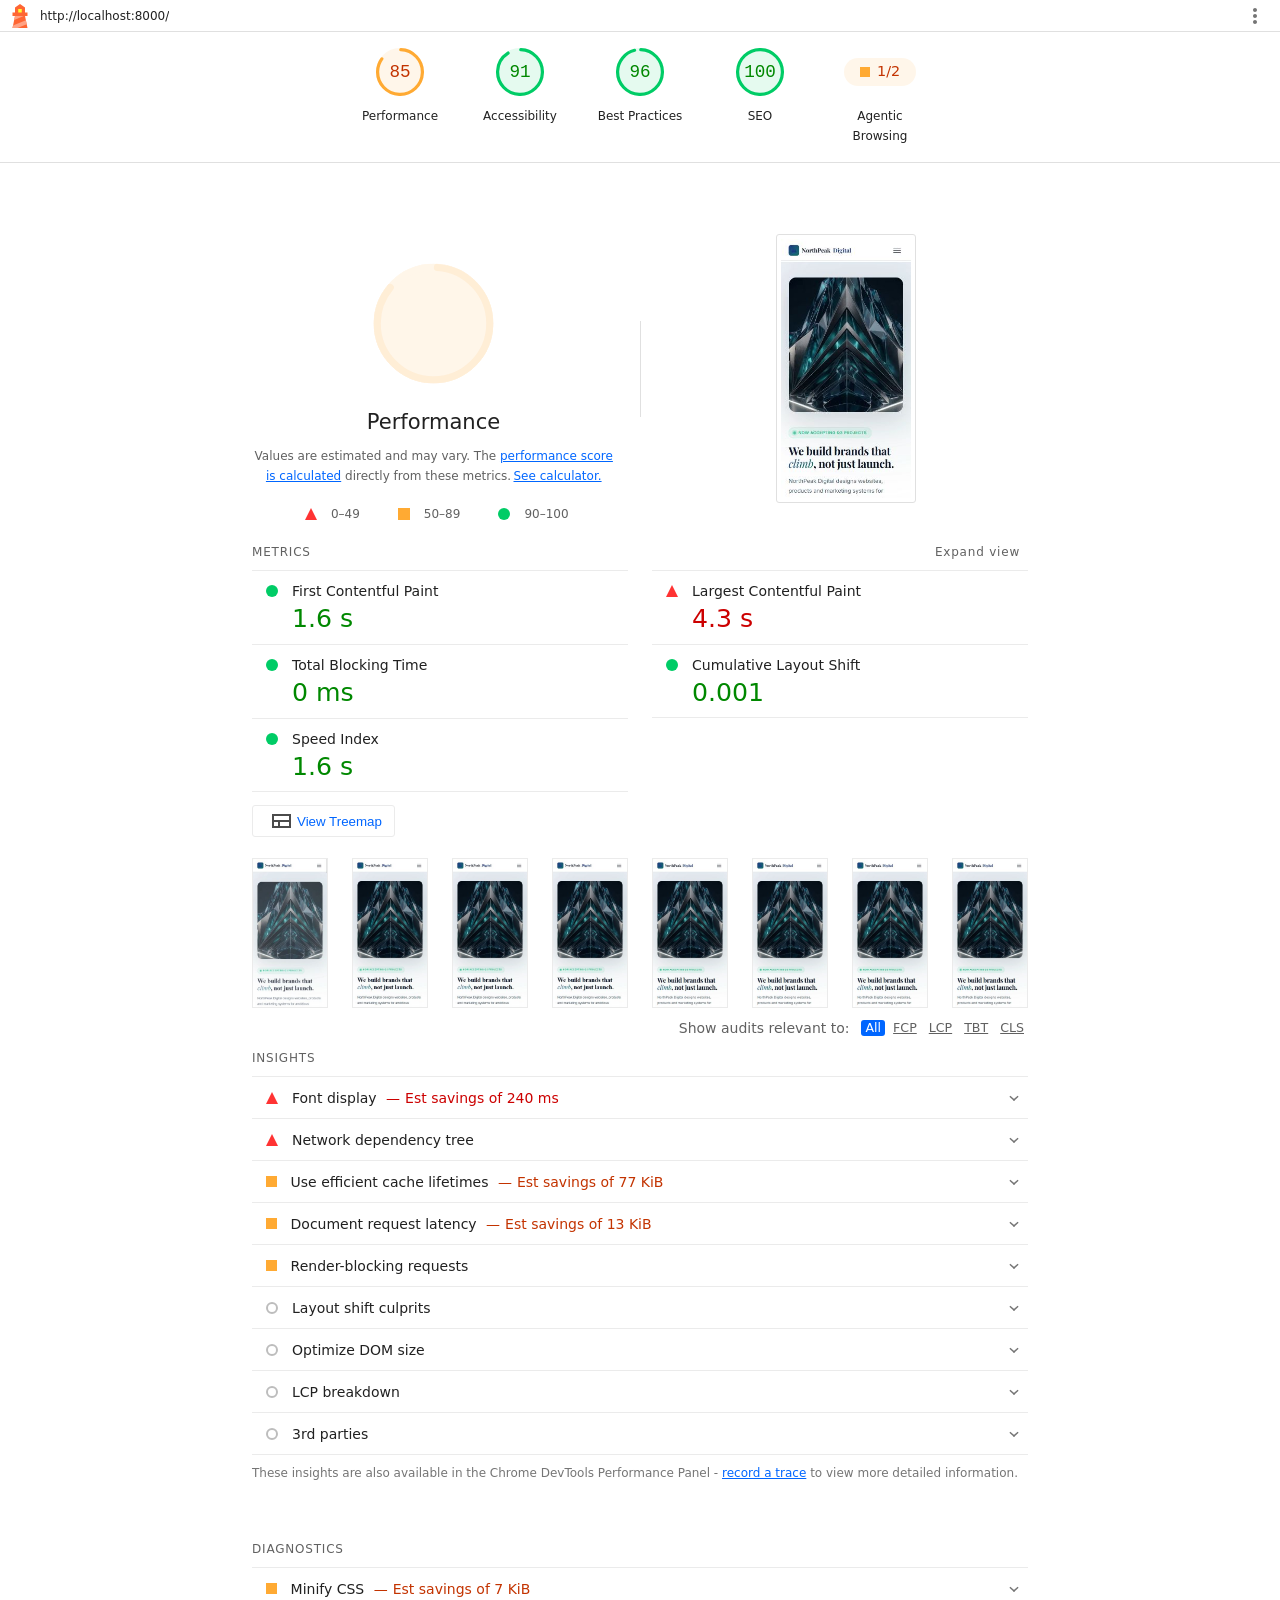
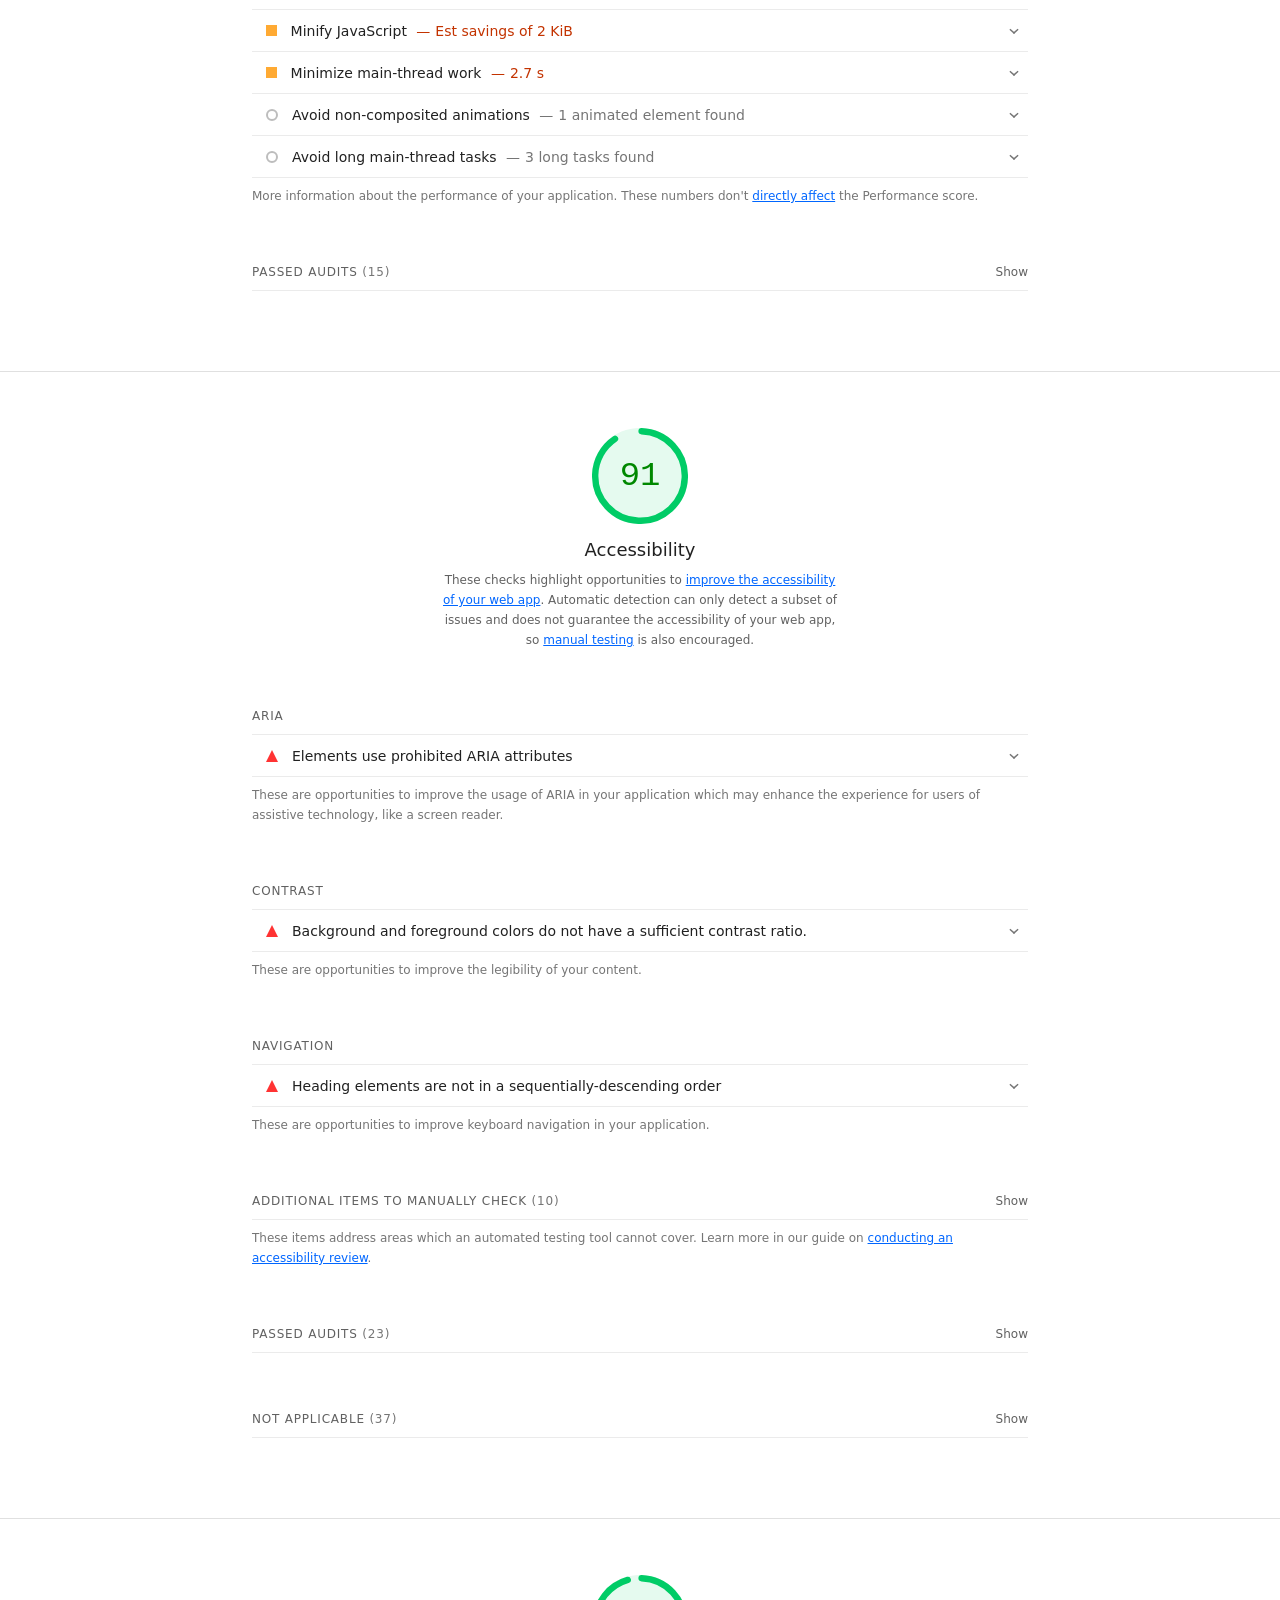
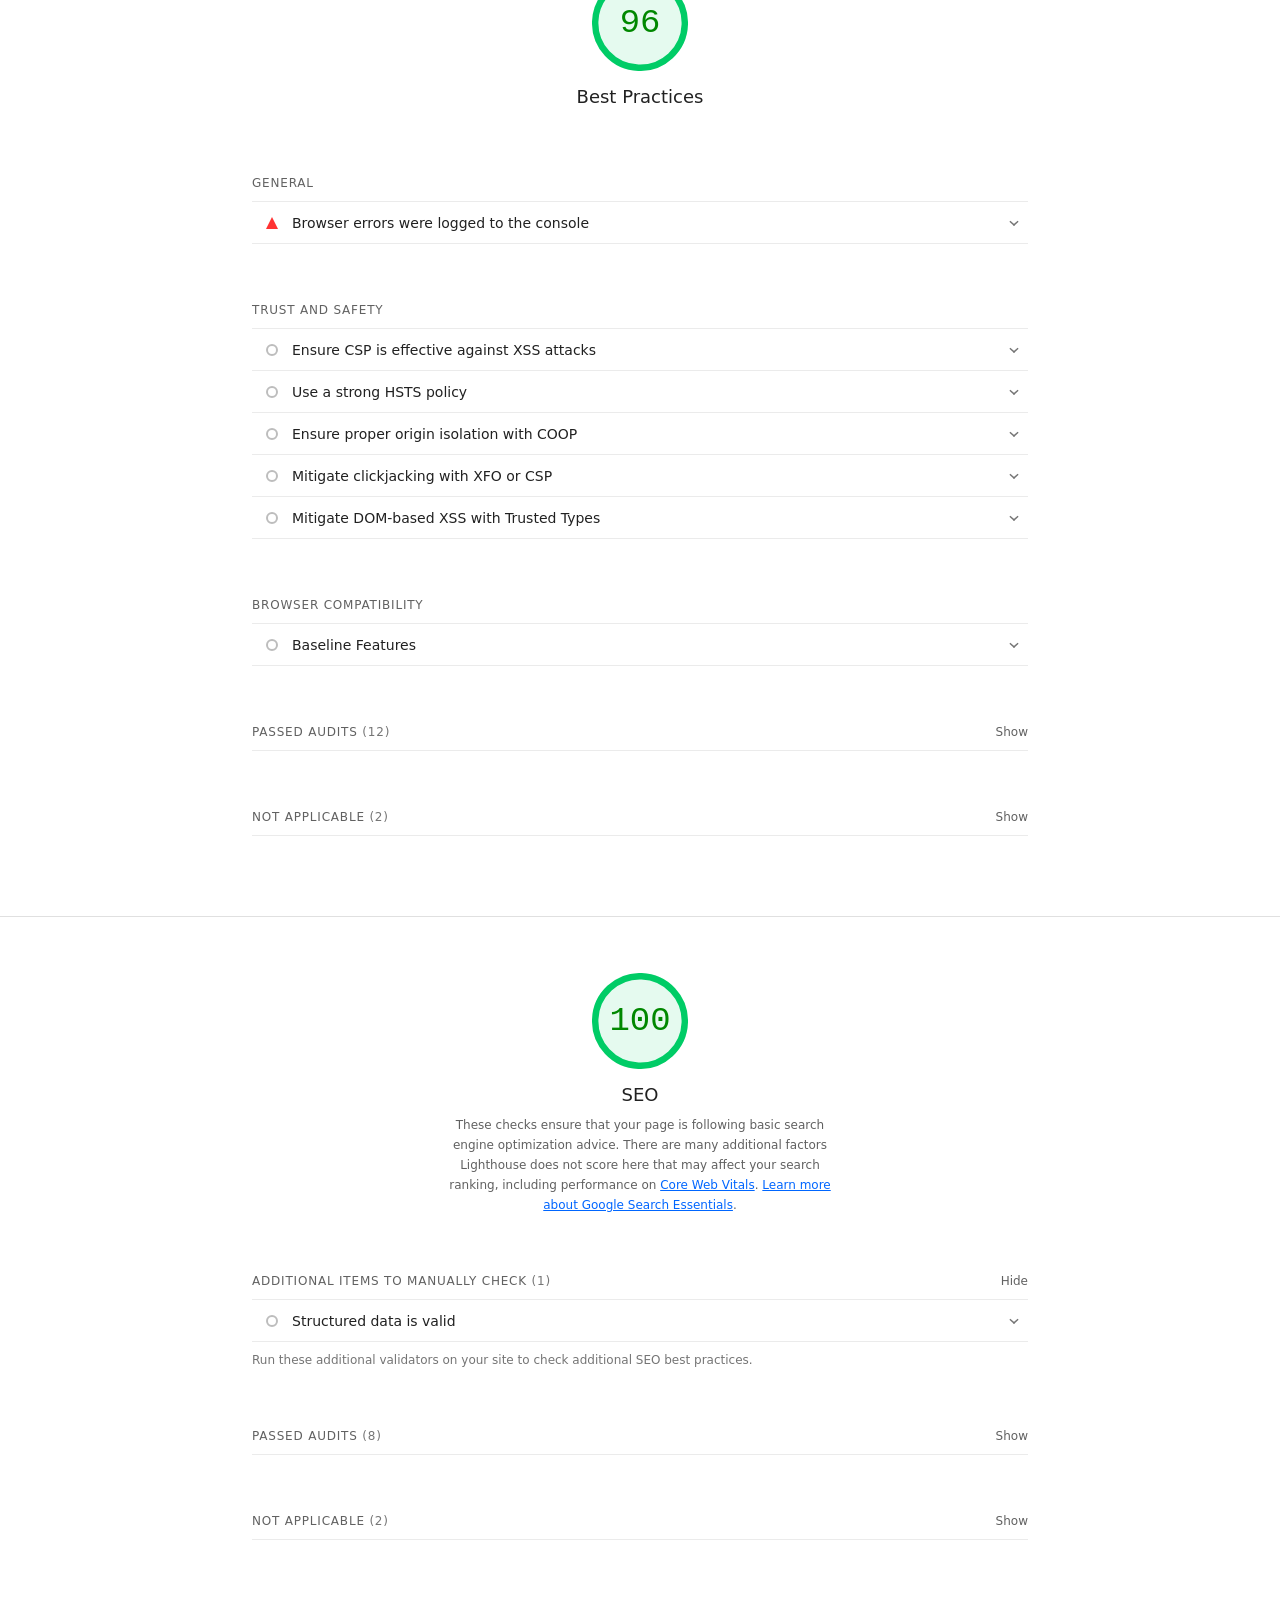
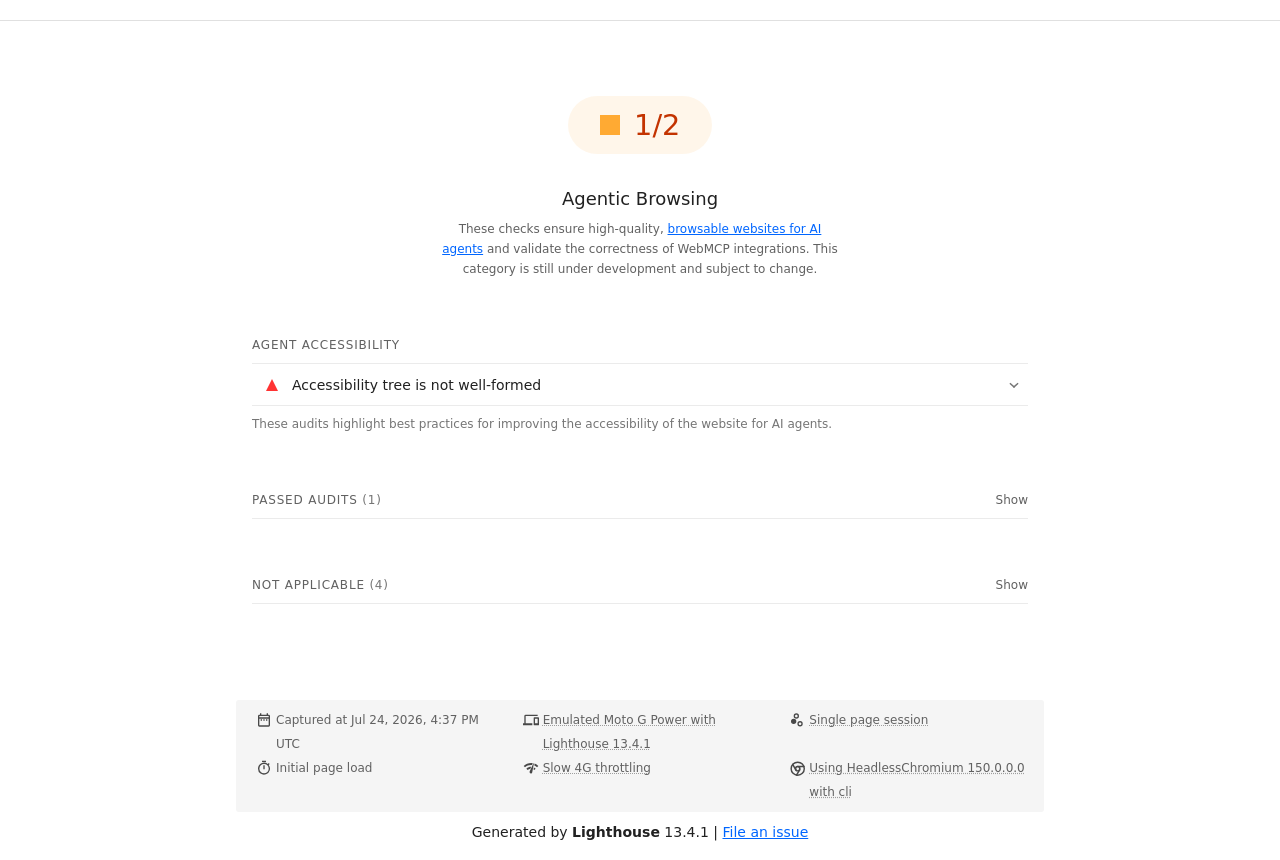
==== commit 92f37b00: "optimize: add cdn preconnect and optimize status dot animation composite properties" ====
--- a/lighthouse-report.html
+++ b/lighthouse-report.html
@@ -17,7 +17,7 @@
 
   <div id="lh-log"></div>
 
-  <script>window.__LIGHTHOUSE_JSON__ = {"lighthouseVersion":"13.4.1","requestedUrl":"http://localhost:8000/","mainDocumentUrl":"http://localhost:8000/","finalDisplayedUrl":"http://localhost:8000/","finalUrl":"http://localhost:8000/","fetchTime":"2026-07-24T16:34:51.674Z","gatherMode":"navigation","runWarnings":[],"userAgent":"Mozilla/5.0 (Windows NT 10.0; Win64; x64) AppleWebKit/537.36 (KHTML, like Gecko) HeadlessChrome/150.0.0.0 Safari/537.36","environment":{"networkUserAgent":"Mozilla/5.0 (Linux; Android 11; moto g power (2022)) AppleWebKit/537.36 (KHTML, like Gecko) Chrome/150.0.0.0 Mobile Safari/537.36","hostUserAgent":"Mozilla/5.0 (Windows NT 10.0; Win64; x64) AppleWebKit/537.36 (KHTML, like Gecko) HeadlessChrome/150.0.0.0 Safari/537.36","benchmarkIndex":3126.5,"credits":{"axe-core":"4.12.1"}},"audits":{"is-on-https":{"id":"is-on-https","title":"Uses HTTPS","description":"All sites should be protected with HTTPS, even ones that don't handle sensitive data. This includes avoiding [mixed content](https://developers.google.com/web/fundamentals/security/prevent-mixed-content/what-is-mixed-content), where some resources are loaded over HTTP despite the initial request being served over HTTPS. HTTPS prevents intruders from tampering with or passively listening in on the communications between your app and your users, and is a prerequisite for HTTP/2 and many new web platform APIs. [Learn more about HTTPS](https://developer.chrome.com/docs/lighthouse/pwa/is-on-https/).","score":1,"scoreDisplayMode":"binary","details":{"type":"table","headings":[{"key":"url","valueType":"url","label":"Insecure URL"},{"key":"resolution","valueType":"text","label":"Request Resolution"}],"items":[]}},"redirects-http":{"id":"redirects-http","title":"Redirects HTTP traffic to HTTPS","description":"Make sure that you redirect all HTTP traffic to HTTPS in order to enable secure web features for all your users. [Learn more](https://developer.chrome.com/docs/lighthouse/pwa/redirects-http/).","score":null,"scoreDisplayMode":"notApplicable"},"first-contentful-paint":{"id":"first-contentful-paint","title":"First Contentful Paint","description":"First Contentful Paint marks the time at which the first text or image is painted. [Learn more about the First Contentful Paint metric](https://developer.chrome.com/docs/lighthouse/performance/first-contentful-paint/).","score":0.89,"scoreDisplayMode":"numeric","numericValue":1824.2399000000003,"numericUnit":"millisecond","displayValue":"1.8 s","scoringOptions":{"p10":1800,"median":3000}},"largest-contentful-paint":{"id":"largest-contentful-paint","title":"Largest Contentful Paint","description":"Largest Contentful Paint marks the time at which the largest text or image is painted. [Learn more about the Largest Contentful Paint metric](https://developer.chrome.com/docs/lighthouse/performance/lighthouse-largest-contentful-paint/)","score":0.33,"scoreDisplayMode":"numeric","numericValue":4655.87515,"numericUnit":"millisecond","displayValue":"4.7 s","scoringOptions":{"p10":2500,"median":4000}},"speed-index":{"id":"speed-index","title":"Speed Index","description":"Speed Index shows how quickly the contents of a page are visibly populated. [Learn more about the Speed Index metric](https://developer.chrome.com/docs/lighthouse/performance/speed-index/).","score":1,"scoreDisplayMode":"numeric","numericValue":1824.2399000000003,"numericUnit":"millisecond","displayValue":"1.8 s","scoringOptions":{"p10":3387,"median":5800}},"screenshot-thumbnails":{"id":"screenshot-thumbnails","title":"Screenshot Thumbnails","description":"This is what the load of your site looked like.","score":1,"scoreDisplayMode":"informative","details":{"type":"filmstrip","scale":5894,"items":[{"timing":737,"timestamp":456957330099,"data":"[data-uri]"},{"timing":1474,"timestamp":456958066849,"data":"[data-uri]"},{"timing":2210,"timestamp":456958803599,"data":"[data-uri]"},{"timing":2947,"timestamp":456959540349,"data":"[data-uri]"},{"timing":3684,"timestamp":456960277099,"data":"[data-uri]"},{"timing":4421,"timestamp":456961013849,"data":"[data-uri]"},{"timing":5157,"timestamp":456961750599,"data":"[data-uri]"},{"timing":5894,"timestamp":456962487349,"data":"[data-uri]"}]}},"final-screenshot":{"id":"final-screenshot","title":"Final Screenshot","description":"The last screenshot captured of the pageload.","score":1,"scoreDisplayMode":"informative","details":{"type":"screenshot","timing":5895,"timestamp":456962488282,"data":"[data-uri]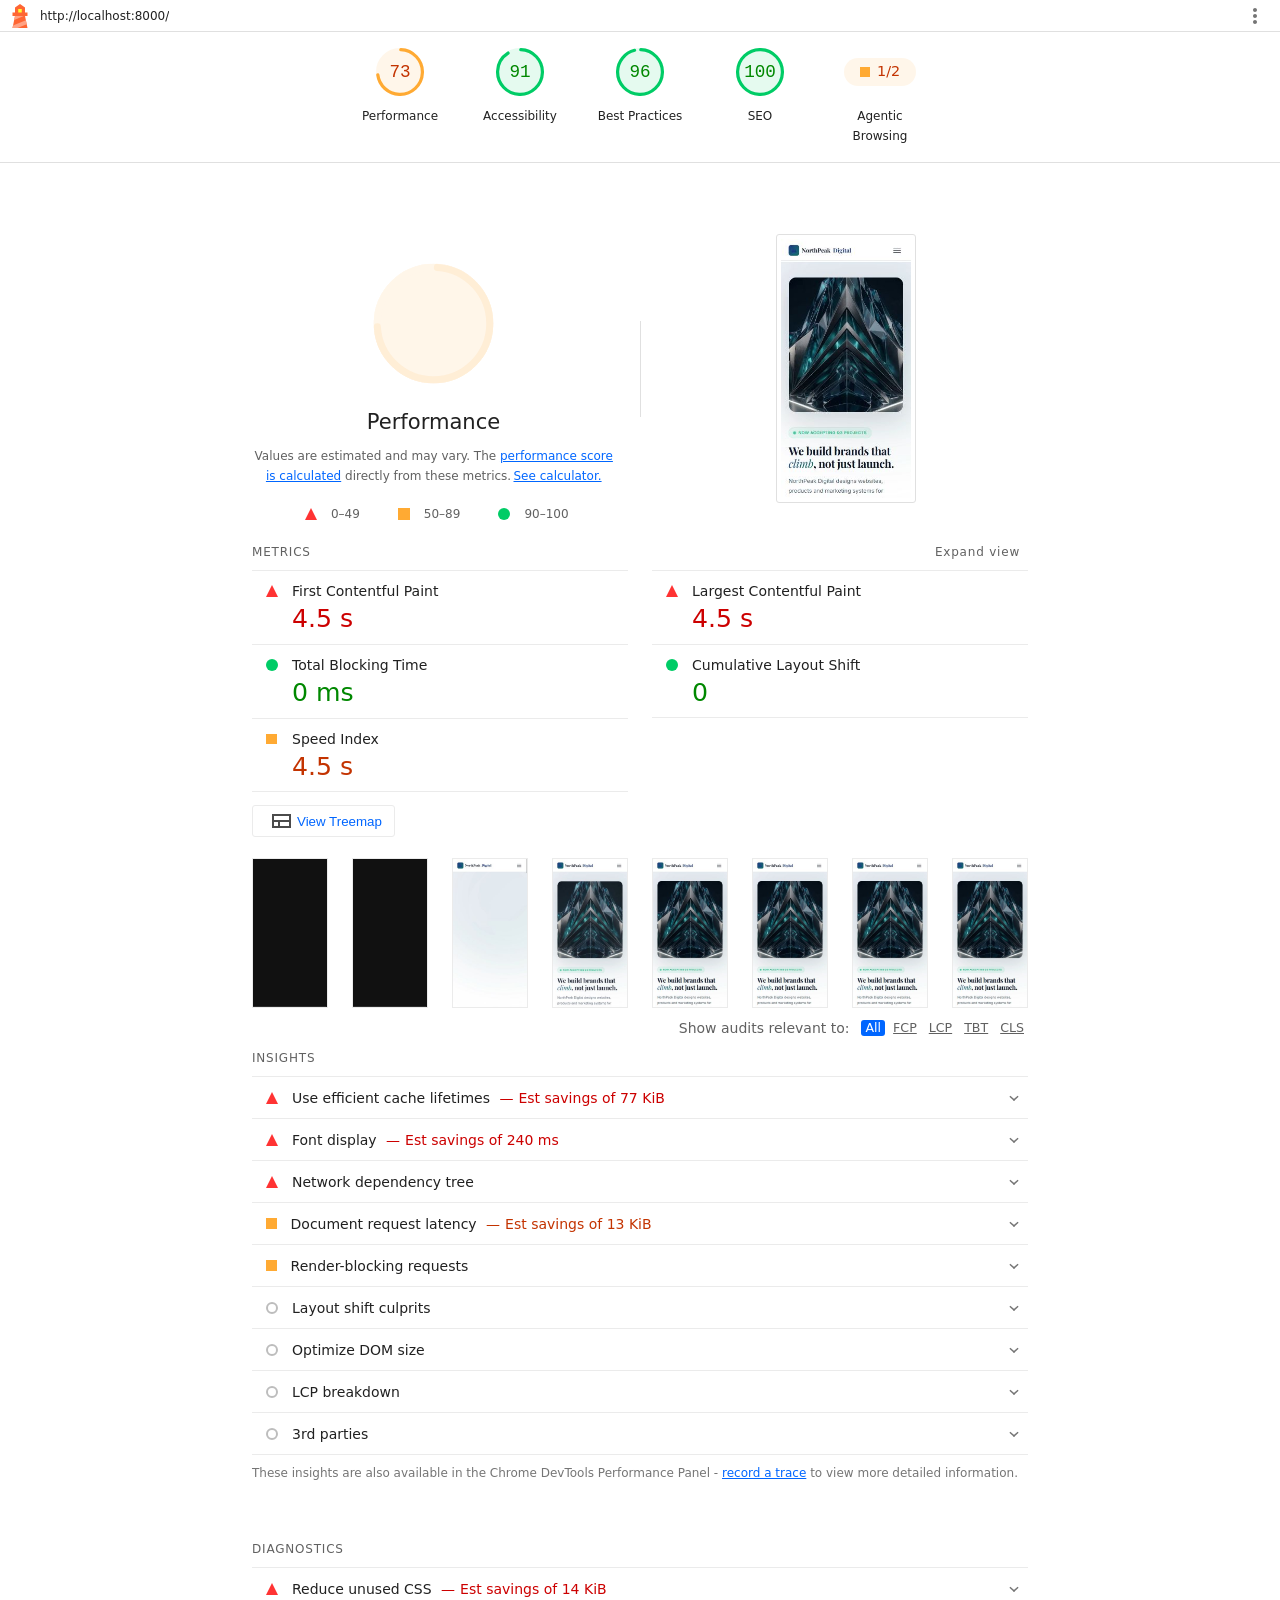
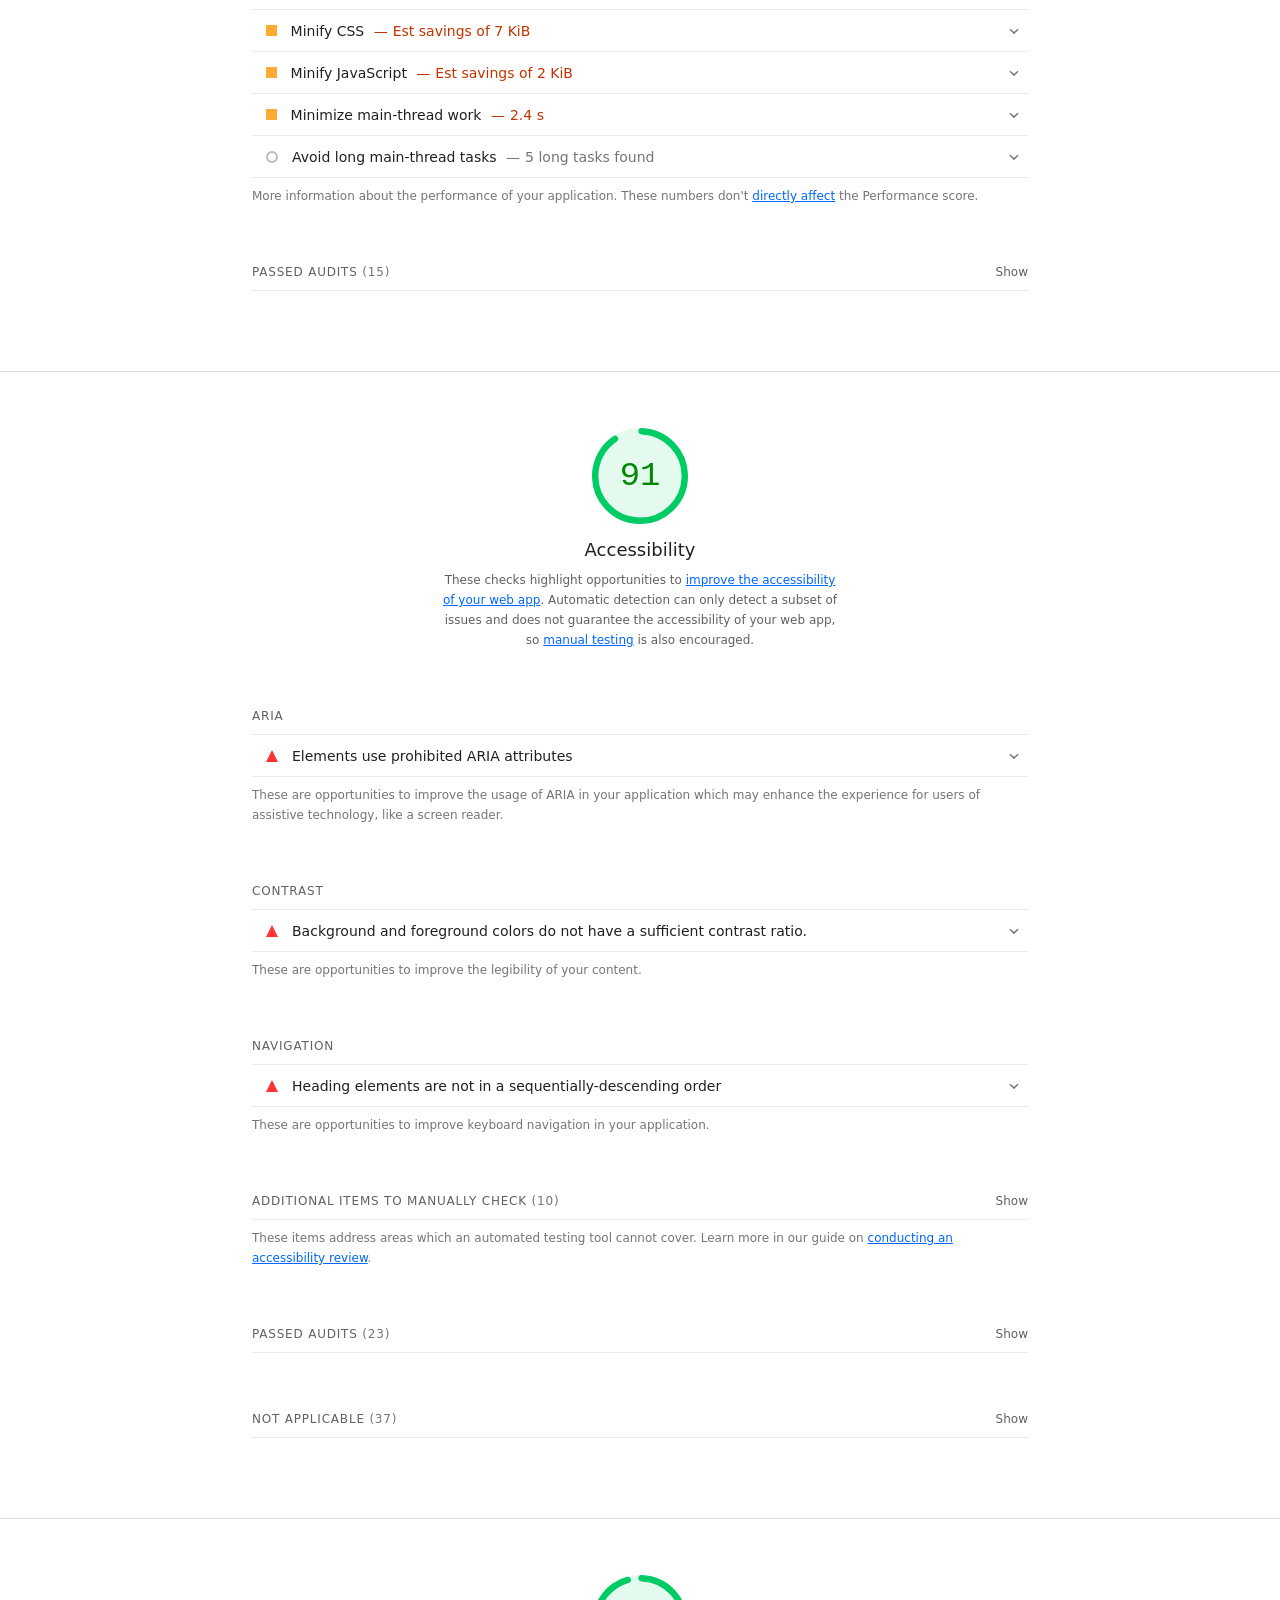
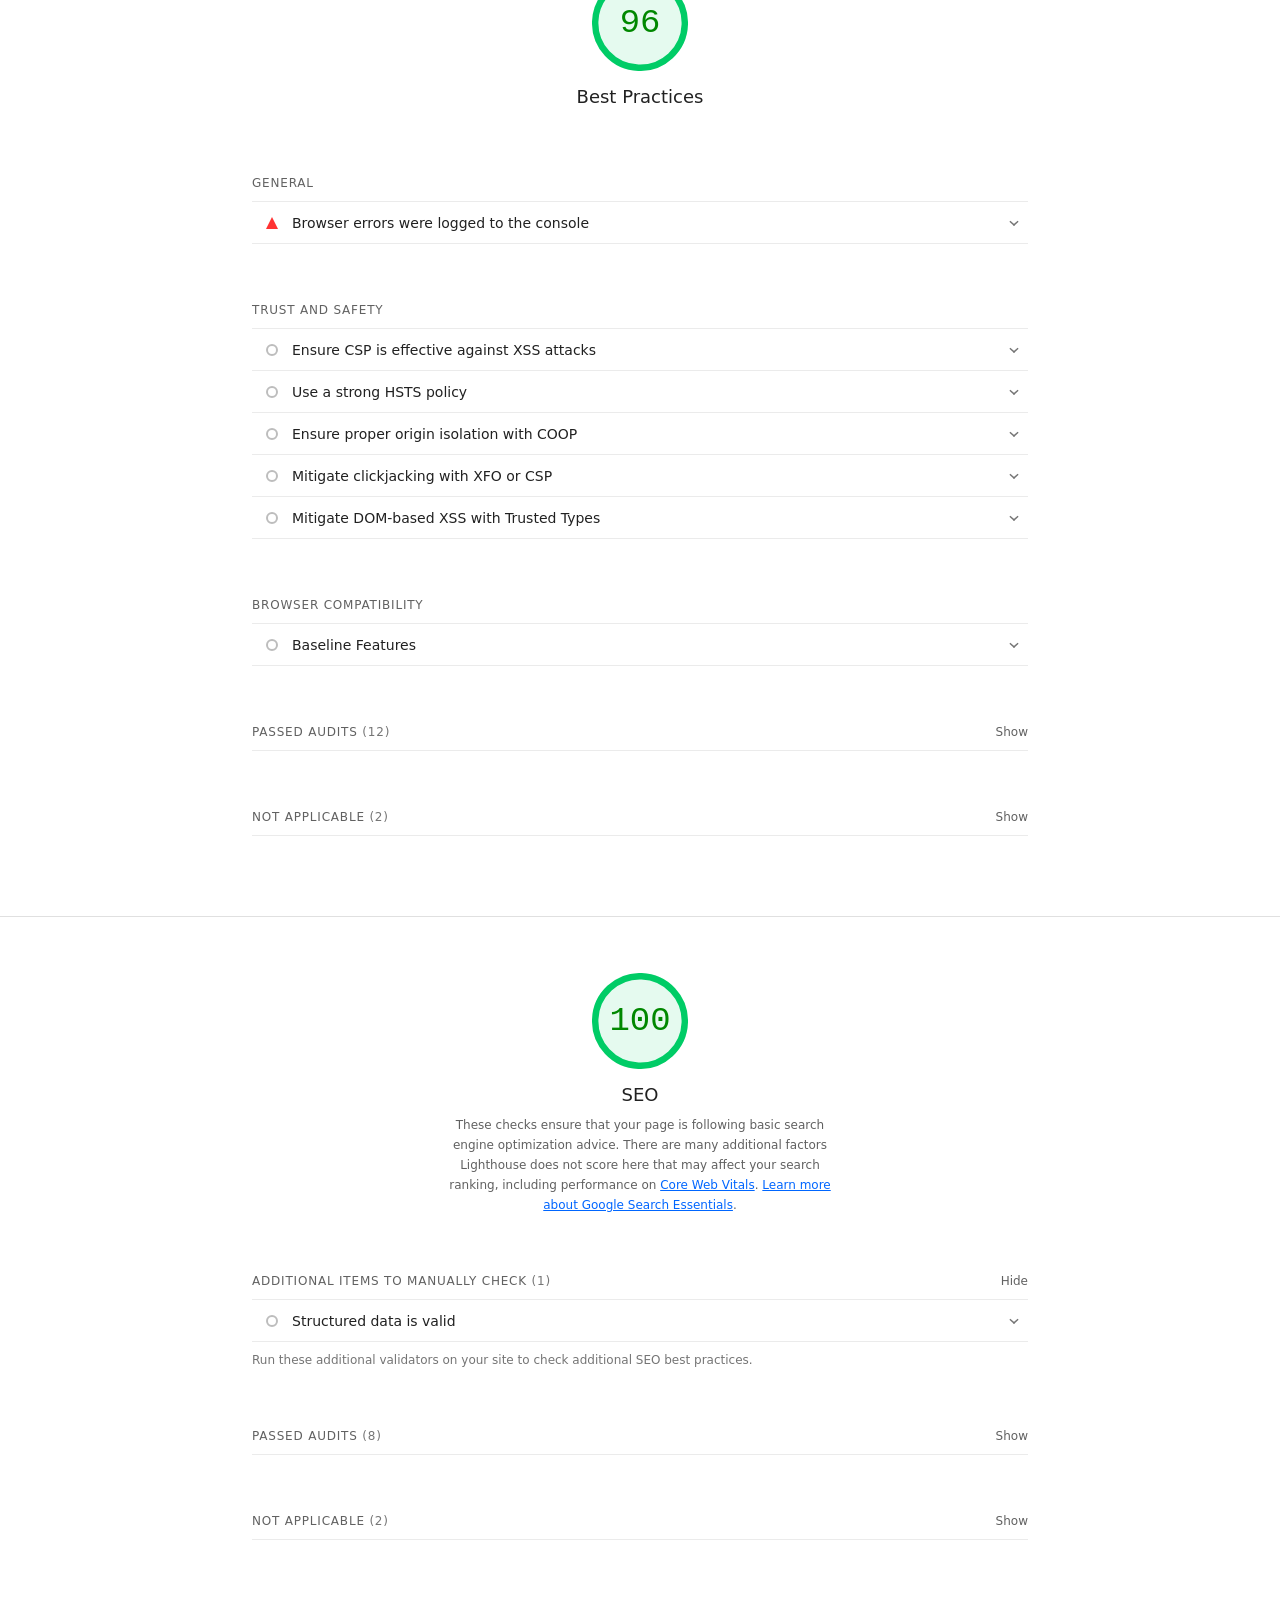
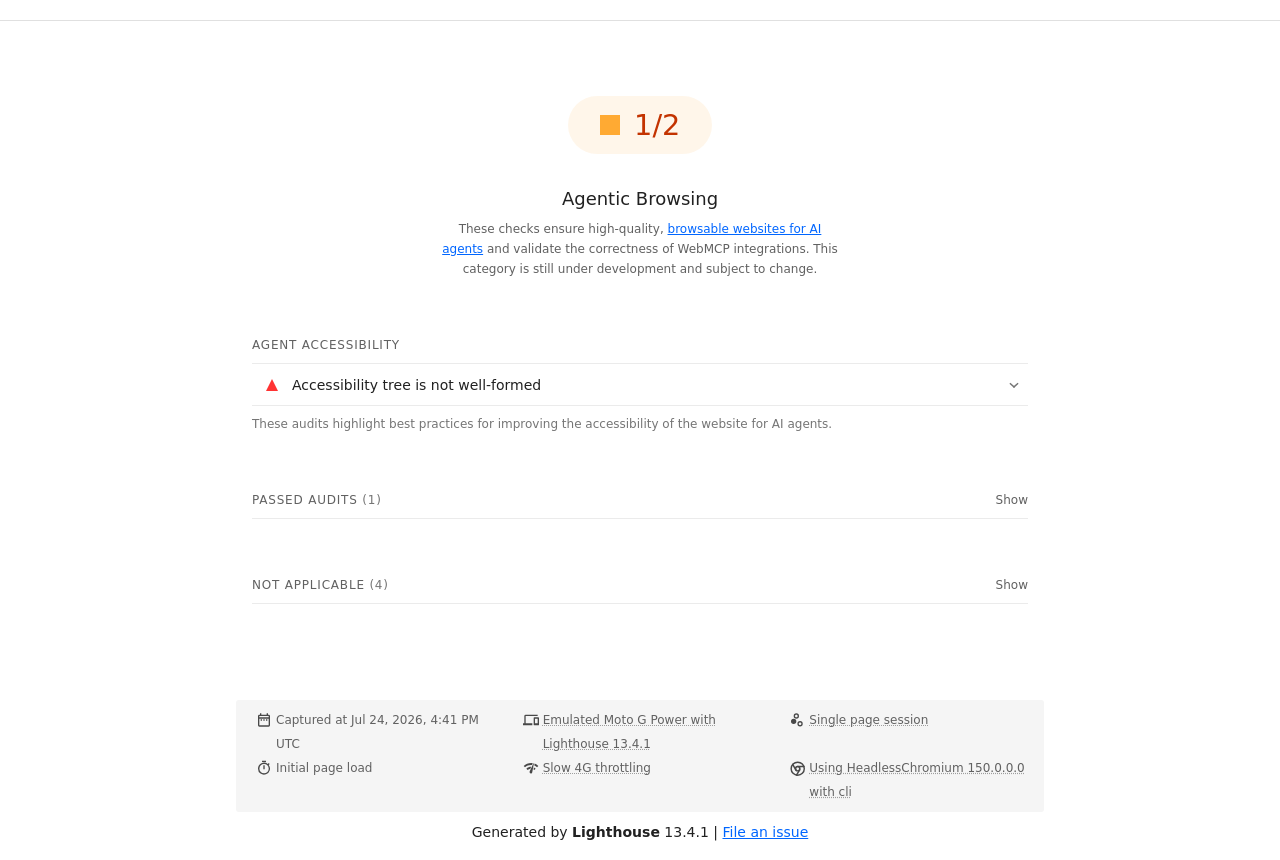
==== commit d2f5be70: "optimize: add minified stylesheet and script assets" ====
--- a/lighthouse-report.html
+++ b/lighthouse-report.html
@@ -17,7 +17,7 @@
 
   <div id="lh-log"></div>
 
-  <script>window.__LIGHTHOUSE_JSON__ = {"lighthouseVersion":"13.4.1","requestedUrl":"http://localhost:8000/","mainDocumentUrl":"http://localhost:8000/","finalDisplayedUrl":"http://localhost:8000/","finalUrl":"http://localhost:8000/","fetchTime":"2026-07-24T16:37:32.605Z","gatherMode":"navigation","runWarnings":[],"userAgent":"Mozilla/5.0 (Windows NT 10.0; Win64; x64) AppleWebKit/537.36 (KHTML, like Gecko) HeadlessChrome/150.0.0.0 Safari/537.36","environment":{"networkUserAgent":"Mozilla/5.0 (Linux; Android 11; moto g power (2022)) AppleWebKit/537.36 (KHTML, like Gecko) Chrome/150.0.0.0 Mobile Safari/537.36","hostUserAgent":"Mozilla/5.0 (Windows NT 10.0; Win64; x64) AppleWebKit/537.36 (KHTML, like Gecko) HeadlessChrome/150.0.0.0 Safari/537.36","benchmarkIndex":3102,"credits":{"axe-core":"4.12.1"}},"audits":{"is-on-https":{"id":"is-on-https","title":"Uses HTTPS","description":"All sites should be protected with HTTPS, even ones that don't handle sensitive data. This includes avoiding [mixed content](https://developers.google.com/web/fundamentals/security/prevent-mixed-content/what-is-mixed-content), where some resources are loaded over HTTP despite the initial request being served over HTTPS. HTTPS prevents intruders from tampering with or passively listening in on the communications between your app and your users, and is a prerequisite for HTTP/2 and many new web platform APIs. [Learn more about HTTPS](https://developer.chrome.com/docs/lighthouse/pwa/is-on-https/).","score":1,"scoreDisplayMode":"binary","details":{"type":"table","headings":[{"key":"url","valueType":"url","label":"Insecure URL"},{"key":"resolution","valueType":"text","label":"Request Resolution"}],"items":[]}},"redirects-http":{"id":"redirects-http","title":"Redirects HTTP traffic to HTTPS","description":"Make sure that you redirect all HTTP traffic to HTTPS in order to enable secure web features for all your users. [Learn more](https://developer.chrome.com/docs/lighthouse/pwa/redirects-http/).","score":null,"scoreDisplayMode":"notApplicable"},"first-contentful-paint":{"id":"first-contentful-paint","title":"First Contentful Paint","description":"First Contentful Paint marks the time at which the first text or image is painted. [Learn more about the First Contentful Paint metric](https://developer.chrome.com/docs/lighthouse/performance/first-contentful-paint/).","score":0.93,"scoreDisplayMode":"numeric","numericValue":1635.433,"numericUnit":"millisecond","displayValue":"1.6 s","scoringOptions":{"p10":1800,"median":3000}},"largest-contentful-paint":{"id":"largest-contentful-paint","title":"Largest Contentful Paint","description":"Largest Contentful Paint marks the time at which the largest text or image is painted. [Learn more about the Largest Contentful Paint metric](https://developer.chrome.com/docs/lighthouse/performance/lighthouse-largest-contentful-paint/)","score":0.43,"scoreDisplayMode":"numeric","numericValue":4254.2880000000005,"numericUnit":"millisecond","displayValue":"4.3 s","scoringOptions":{"p10":2500,"median":4000}},"speed-index":{"id":"speed-index","title":"Speed Index","description":"Speed Index shows how quickly the contents of a page are visibly populated. [Learn more about the Speed Index metric](https://developer.chrome.com/docs/lighthouse/performance/speed-index/).","score":1,"scoreDisplayMode":"numeric","numericValue":1635.433,"numericUnit":"millisecond","displayValue":"1.6 s","scoringOptions":{"p10":3387,"median":5800}},"screenshot-thumbnails":{"id":"screenshot-thumbnails","title":"Screenshot Thumbnails","description":"This is what the load of your site looked like.","score":1,"scoreDisplayMode":"informative","details":{"type":"filmstrip","scale":5006,"items":[{"timing":626,"timestamp":457118075391,"data":"[data-uri]"},{"timing":1252,"timestamp":457118701141,"data":"[data-uri]"},{"timing":1877,"timestamp":457119326891,"data":"[data-uri]"},{"timing":2503,"timestamp":457119952641,"data":"[data-uri]"},{"timing":3129,"timestamp":457120578391,"data":"[data-uri]